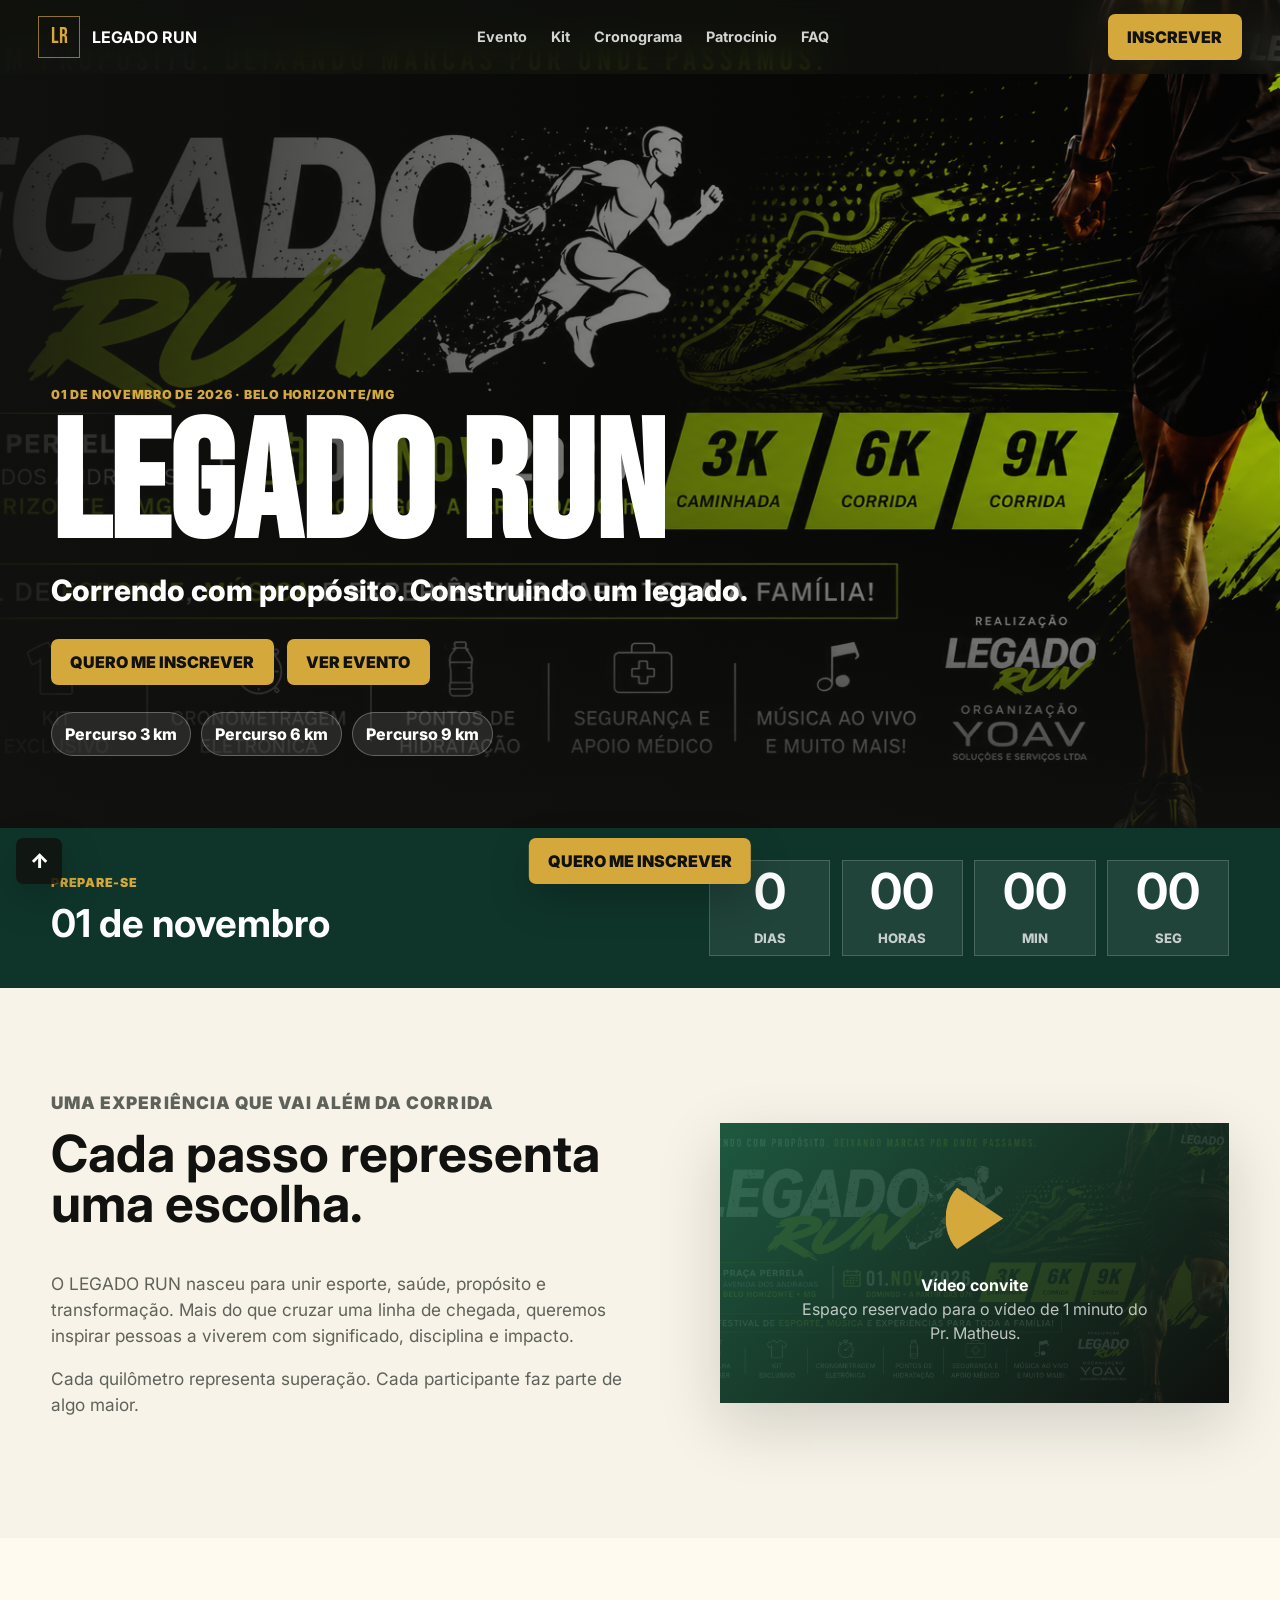
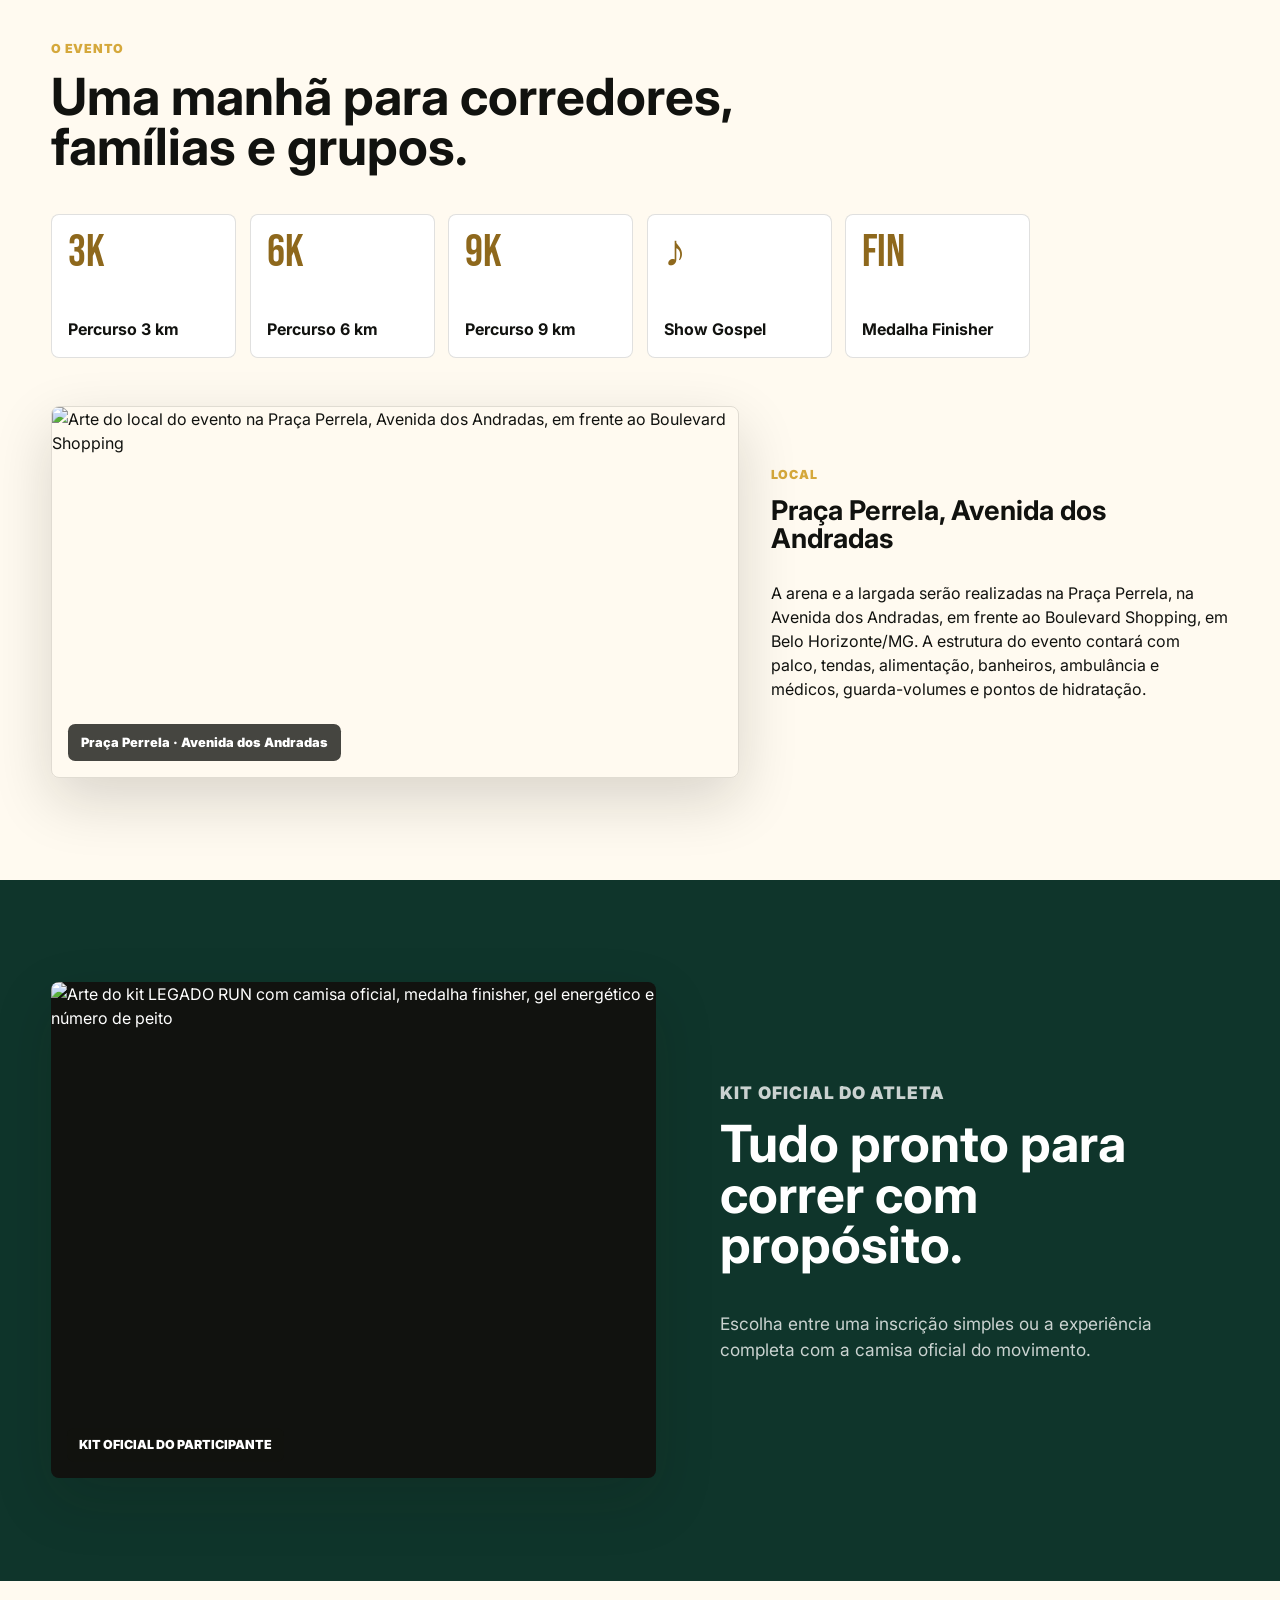
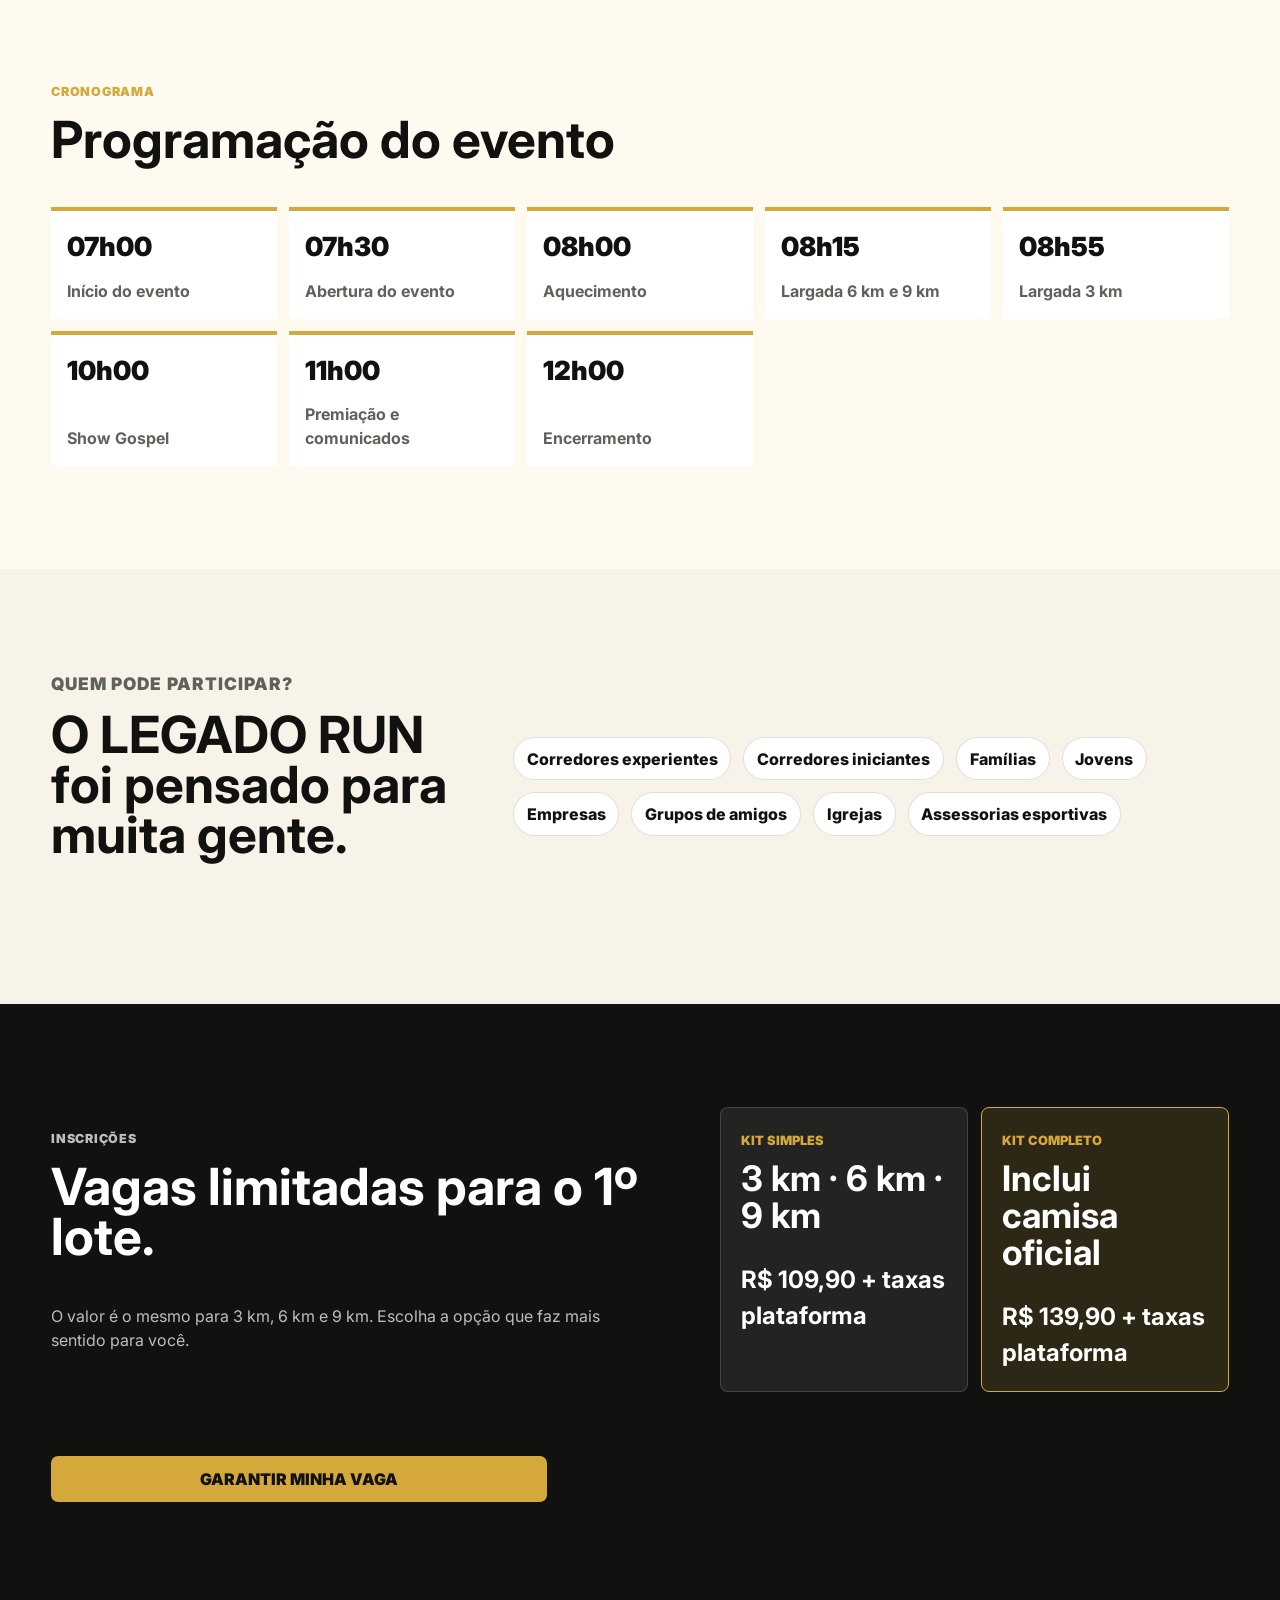
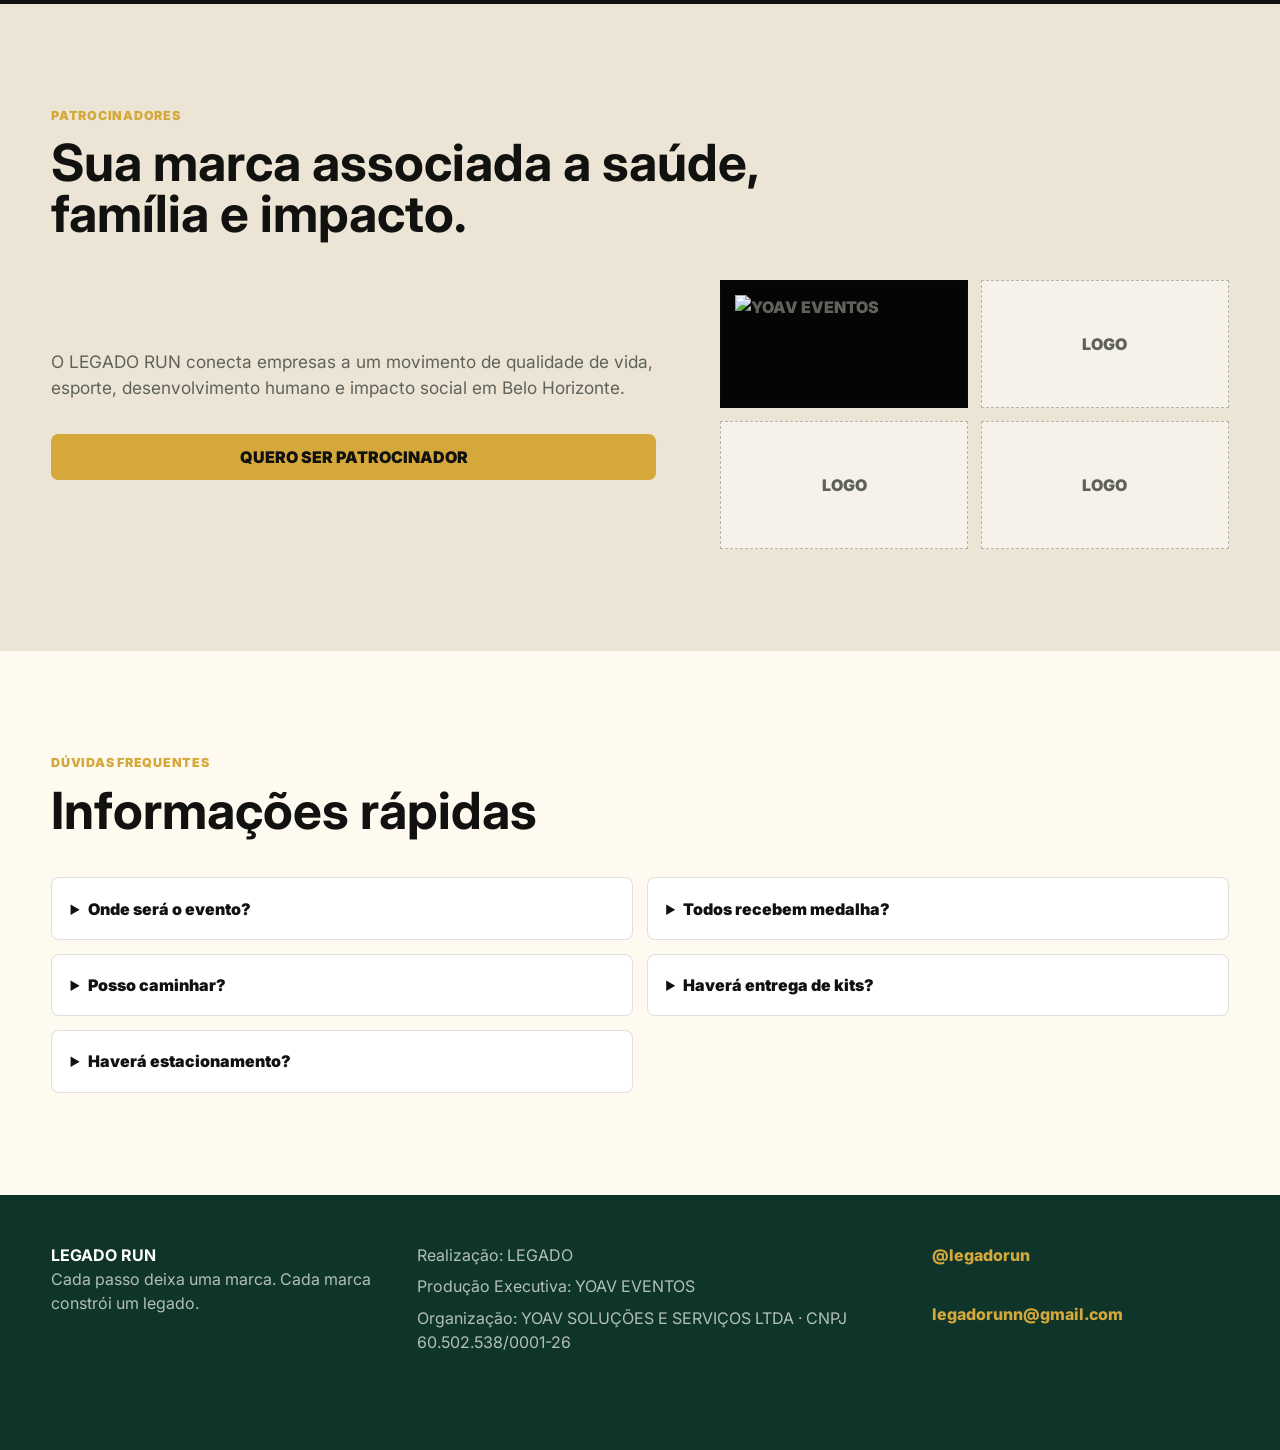
==== index.html @ e54d16b2 "Add files via upload" ====
<!doctype html>
<html lang="pt-BR">
  <head>
    <meta charset="utf-8" />
    <meta name="viewport" content="width=device-width, initial-scale=1" />
    <title>LEGADO RUN</title>
    <meta
      name="description"
      content="LEGADO RUN: percursos de 3 km, 6 km e 9 km, show gospel e uma manhã de propósito na Praça Perrela, Avenida dos Andradas, Belo Horizonte/MG."
    />
    <link rel="icon" href="favicon.svg" type="image/svg+xml" />
    <link rel="preconnect" href="https://fonts.googleapis.com" />
    <link rel="preconnect" href="https://fonts.gstatic.com" crossorigin />
    <link
      href="https://fonts.googleapis.com/css2?family=Bebas+Neue&family=Inter:wght@400;500;600;700;800;900&display=swap"
      rel="stylesheet"
    />
    <link rel="stylesheet" href="styles.css" />
  </head>
  <body>
    <a class="skip-link" href="#inscricoes">Ir para inscrições</a>

    <header class="site-header">
      <a class="brand" href="#topo" aria-label="LEGADO RUN">
        <span class="brand-mark">LR</span>
        <span>
          <strong>LEGADO RUN</strong>
        </span>
      </a>

      <nav class="main-nav" aria-label="Navegação principal">
        <a href="#evento">Evento</a>
        <a href="#kit">Kit</a>
        <a href="#cronograma">Cronograma</a>
        <a href="#patrocinadores">Patrocínio</a>
        <a href="#faq">FAQ</a>
      </nav>

      <a class="header-cta" href="https://site.ticketsports.com.br/Inscricao/Categoria.aspx?__idEvento=87806&lang=pt-BR" target="_blank" rel="noreferrer">Inscrever</a>
    </header>

    <main id="topo">
      <section class="hero" aria-labelledby="hero-title">
        <img class="hero-image hero-image-official" src="assets/legado-run-hero-oficial.png" alt="Arte LEGADO RUN com corredor usando a camisa oficial na Avenida dos Andradas" />
        <div class="hero-scrim"></div>
        <div class="hero-content">
          <p class="eyebrow">01 de novembro de 2026 · Belo Horizonte/MG</p>
          <h1 id="hero-title">LEGADO RUN</h1>
          <p class="hero-subtitle">Correndo com propósito. Construindo um legado.</p>

          <div class="hero-actions" aria-label="Ações principais">
            <a class="button button-primary" href="https://site.ticketsports.com.br/Inscricao/Categoria.aspx?__idEvento=87806&lang=pt-BR" target="_blank" rel="noreferrer">Quero me inscrever</a>
            <a class="button button-primary" href="https://www.ticketsports.com.br/e/LEGADO%20RUN-87806" target="_blank" rel="noreferrer">Ver evento</a>
          </div>

          <div class="hero-facts" aria-label="Modalidades e atrações">
            <span>Percurso 3 km</span>
            <span>Percurso 6 km</span>
            <span>Percurso 9 km</span>
          </div>
        </div>
      </section>

      <section class="countdown-band" aria-labelledby="countdown-title">
        <div>
          <p class="section-kicker">Prepare-se</p>
          <h2 id="countdown-title">01 de novembro</h2>
        </div>
        <div class="countdown" data-event-date="2026-11-01T06:00:00-03:00" aria-live="polite">
          <div><strong data-days>0</strong><span>dias</span></div>
          <div><strong data-hours>0</strong><span>horas</span></div>
          <div><strong data-minutes>0</strong><span>min</span></div>
          <div><strong data-seconds>0</strong><span>seg</span></div>
        </div>
      </section>

      <section class="section intro-section" aria-labelledby="experiencia-title">
        <div class="section-copy">
          <p class="section-kicker">Uma experiência que vai além da corrida</p>
          <h2 id="experiencia-title">Cada passo representa uma escolha.</h2>
          <p>
            O LEGADO RUN nasceu para unir esporte, saúde, propósito e transformação. Mais do que cruzar uma linha de chegada,
            queremos inspirar pessoas a viverem com significado, disciplina e impacto.
          </p>
          <p>
            Cada quilômetro representa superação. Cada participante faz parte de algo maior.
          </p>
        </div>

        <div class="video-card" aria-label="Vídeo convite">
          <div class="play-button" aria-hidden="true"></div>
          <div>
            <strong>Vídeo convite</strong>
            <span>Espaço reservado para o vídeo de 1 minuto do Pr. Matheus.</span>
          </div>
        </div>
      </section>

      <section class="section event-section" id="evento" aria-labelledby="evento-title">
        <div class="section-heading">
          <p class="section-kicker">O evento</p>
          <h2 id="evento-title">Uma manhã para corredores, famílias e grupos.</h2>
        </div>

        <div class="feature-grid">
          <article class="feature-card"><span>3K</span><strong>Percurso 3 km</strong></article>
          <article class="feature-card"><span>6K</span><strong>Percurso 6 km</strong></article>
          <article class="feature-card"><span>9K</span><strong>Percurso 9 km</strong></article>
          <article class="feature-card"><span>♪</span><strong>Show Gospel</strong></article>
          <article class="feature-card"><span>FIN</span><strong>Medalha Finisher</strong></article>
        </div>

        <div class="route-layout">
          <figure class="location-photo">
            <img
              src="assets/local-praca-perrela-andradas.jpeg"
              alt="Arte do local do evento na Praça Perrela, Avenida dos Andradas, em frente ao Boulevard Shopping"
            />
            <figcaption>Praça Perrela · Avenida dos Andradas</figcaption>
          </figure>
          <div>
            <p class="section-kicker">Local</p>
            <h3>Praça Perrela, Avenida dos Andradas</h3>
            <p>
              A arena e a largada serão realizadas na Praça Perrela, na Avenida dos Andradas, em frente ao
              Boulevard Shopping, em Belo Horizonte/MG. A estrutura do evento contará com palco, tendas,
              alimentação, banheiros, ambulância e médicos, guarda-volumes e pontos de hidratação.
            </p>
          </div>
        </div>
      </section>

      <section class="section kit-section" id="kit" aria-labelledby="kit-title">
        <figure class="kit-artwork">
          <img src="assets/kit-oficial-legado-run-completo.png" alt="Arte do kit LEGADO RUN com camisa oficial, medalha finisher, gel energético e número de peito" />
          <figcaption>Kit oficial do participante</figcaption>
        </figure>
        <div class="section-copy">
          <p class="section-kicker">Kit oficial do atleta</p>
          <h2 id="kit-title">Tudo pronto para correr com propósito.</h2>
          <p>
            Escolha entre uma inscrição simples ou a experiência completa com a camisa oficial do movimento.
          </p>
        </div>
      </section>

      <section class="section timeline-section" id="cronograma" aria-labelledby="cronograma-title">
        <div class="section-heading">
          <p class="section-kicker">Cronograma</p>
          <h2 id="cronograma-title">Programação do evento</h2>
        </div>
        <ol class="timeline">
          <li><time>07h00</time><span>Início do evento</span></li>
          <li><time>07h30</time><span>Abertura do evento</span></li>
          <li><time>08h00</time><span>Aquecimento</span></li>
          <li><time>08h15</time><span>Largada 6 km e 9 km</span></li>
          <li><time>08h55</time><span>Largada 3 km</span></li>
          <li><time>10h00</time><span>Show Gospel</span></li>
          <li><time>11h00</time><span>Premiação e comunicados</span></li>
          <li><time>12h00</time><span>Encerramento</span></li>
        </ol>
      </section>

      <section class="section audience-section" aria-labelledby="publico-title">
        <div class="section-copy">
          <p class="section-kicker">Quem pode participar?</p>
          <h2 id="publico-title">O LEGADO RUN foi pensado para muita gente.</h2>
        </div>
        <div class="pill-grid">
          <span>Corredores experientes</span>
          <span>Corredores iniciantes</span>
          <span>Famílias</span>
          <span>Jovens</span>
          <span>Empresas</span>
          <span>Grupos de amigos</span>
          <span>Igrejas</span>
          <span>Assessorias esportivas</span>
        </div>
      </section>

      <section class="section registration-section" id="inscricoes" aria-labelledby="inscricoes-title">
        <div>
          <p class="section-kicker">Inscrições</p>
          <h2 id="inscricoes-title">Vagas limitadas para o 1º lote.</h2>
          <p>O valor é o mesmo para 3 km, 6 km e 9 km. Escolha a opção que faz mais sentido para você.</p>
        </div>
        <div class="pricing-grid">
          <article class="price-card">
            <span>Kit simples</span>
            <h3>3 km · 6 km · 9 km</h3>
            <strong>R$ 109,90 + taxas plataforma</strong>
          </article>
          <article class="price-card featured">
            <span>Kit completo</span>
            <h3>Inclui camisa oficial</h3>
            <strong>R$ 139,90 + taxas plataforma</strong>
          </article>
        </div>
        <a class="button button-primary button-wide" href="https://site.ticketsports.com.br/Inscricao/Categoria.aspx?__idEvento=87806&lang=pt-BR" target="_blank" rel="noreferrer">
          Garantir minha vaga
        </a>
      </section>

      <section class="section sponsor-section" id="patrocinadores" aria-labelledby="patrocinadores-title">
        <div class="section-heading">
          <p class="section-kicker">Patrocinadores</p>
          <h2 id="patrocinadores-title">Sua marca associada a saúde, família e impacto.</h2>
        </div>
        <div class="sponsor-layout">
          <div class="sponsor-copy">
            <p>
              O LEGADO RUN conecta empresas a um movimento de qualidade de vida, esporte, desenvolvimento humano
              e impacto social em Belo Horizonte.
            </p>
            <a class="button button-primary" href="https://legadorun.github.io/patrocinadores/" target="_blank" rel="noreferrer">
              Quero ser patrocinador
            </a>
          </div>
          <div class="logo-wall" aria-label="Logos dos patrocinadores">
            <span class="sponsor-logo"><img src="assets/logo-yoav-eventos.jpeg" alt="YOAV Eventos" /></span>
            <span>Logo</span>
            <span>Logo</span>
            <span>Logo</span>
          </div>
        </div>
      </section>

      <section class="section faq-section" id="faq" aria-labelledby="faq-title">
        <div class="section-heading">
          <p class="section-kicker">Dúvidas frequentes</p>
          <h2 id="faq-title">Informações rápidas</h2>
        </div>
        <div class="faq-list">
          <details>
            <summary>Onde será o evento?</summary>
            <p>Praça Perrela, Avenida dos Andradas, em frente ao Boulevard Shopping – Belo Horizonte/MG.</p>
          </details>
          <details>
            <summary>Todos recebem medalha?</summary>
            <p>Sim. Todos os participantes recebem medalha finisher.</p>
          </details>
          <details>
            <summary>Posso caminhar?</summary>
            <p>Sim. O percurso de 3 km é ideal para quem deseja caminhar ou começar com uma distância menor.</p>
          </details>
          <details>
            <summary>Haverá entrega de kits?</summary>
            <p>Sim. As informações serão divulgadas próximo ao evento.</p>
          </details>
          <details>
            <summary>Haverá estacionamento?</summary>
            <p>As orientações serão divulgadas aos participantes.</p>
          </details>
        </div>
      </section>
    </main>

    <footer class="site-footer">
      <div>
        <strong>LEGADO RUN</strong>
        <p>Cada passo deixa uma marca. Cada marca constrói um legado.</p>
      </div>
      <div class="footer-meta">
        <span>Realização: LEGADO</span>
        <span>Produção Executiva: YOAV EVENTOS</span>
        <span>Organização: YOAV SOLUÇÕES E SERVIÇOS LTDA · CNPJ 60.502.538/0001-26</span>
      </div>
      <div class="footer-contact">
        <a href="https://instagram.com/legadorun" target="_blank" rel="noreferrer">@legadorun</a>
        <a href="mailto:legadorunn@gmail.com">legadorunn@gmail.com</a>
      </div>
    </footer>

    <a class="sticky-register" href="https://site.ticketsports.com.br/Inscricao/Categoria.aspx?__idEvento=87806&lang=pt-BR" target="_blank" rel="noreferrer">Quero me inscrever</a>
    <a class="back-to-top" href="#topo" aria-label="Voltar ao início">↑</a>

    <script src="script.js"></script>
  </body>
</html>
---- styles.css ----
:root {
  --ink: #11120f;
  --muted: #5f625a;
  --paper: #f7f3e9;
  --surface: #fffaf0;
  --gold: #d5a83b;
  --gold-dark: #8e681c;
  --green: #216045;
  --green-dark: #0f352b;
  --clay: #b64f37;
  --line: rgba(17, 18, 15, 0.13);
  --shadow: 0 22px 60px rgba(17, 18, 15, 0.16);
}

* {
  box-sizing: border-box;
}

html {
  scroll-behavior: smooth;
}

body {
  margin: 0;
  background: var(--paper);
  color: var(--ink);
  font-family: Inter, system-ui, -apple-system, BlinkMacSystemFont, "Segoe UI", sans-serif;
  line-height: 1.5;
}

img {
  display: block;
  max-width: 100%;
}

a {
  color: inherit;
  text-decoration: none;
}

.skip-link {
  position: fixed;
  left: 1rem;
  top: -6rem;
  z-index: 100;
  background: var(--ink);
  color: white;
  padding: 0.75rem 1rem;
}

.skip-link:focus {
  top: 1rem;
}

.site-header {
  position: fixed;
  left: 0;
  right: 0;
  top: 0;
  z-index: 20;
  display: flex;
  align-items: center;
  justify-content: space-between;
  gap: 1.5rem;
  padding: 0.85rem clamp(1rem, 3vw, 2.5rem);
  background: rgba(17, 18, 15, 0.72);
  color: white;
  backdrop-filter: blur(16px);
}

.brand {
  display: inline-flex;
  align-items: center;
  gap: 0.75rem;
  min-width: max-content;
}

.brand-mark {
  display: grid;
  place-items: center;
  width: 2.6rem;
  height: 2.6rem;
  border: 1px solid rgba(213, 168, 59, 0.65);
  color: var(--gold);
  font-family: "Bebas Neue", sans-serif;
  font-size: 1.35rem;
}

.brand strong,
.brand small {
  display: block;
  line-height: 1;
}

.brand small {
  margin-top: 0.25rem;
  color: rgba(255, 255, 255, 0.72);
}

.main-nav {
  display: flex;
  align-items: center;
  justify-content: center;
  gap: clamp(0.75rem, 2vw, 1.5rem);
  color: rgba(255, 255, 255, 0.82);
  font-size: 0.9rem;
  font-weight: 700;
}

.main-nav a:hover {
  color: white;
}

.header-cta,
.button,
.sticky-register,
.back-to-top {
  display: inline-flex;
  align-items: center;
  justify-content: center;
  min-height: 2.9rem;
  padding: 0 1.2rem;
  border-radius: 0.45rem;
  font-weight: 900;
  text-transform: uppercase;
  letter-spacing: 0;
}

.header-cta,
.button-primary,
.sticky-register {
  background: var(--gold);
  color: var(--ink);
}

.button-secondary {
  border: 1px solid rgba(255, 255, 255, 0.45);
  color: white;
  background: rgba(255, 255, 255, 0.08);
}

.hero {
  position: relative;
  min-height: 92vh;
  display: grid;
  align-items: end;
  overflow: hidden;
}

.hero-image,
.hero-scrim {
  position: absolute;
  inset: 0;
  width: 100%;
  height: 100%;
}

.hero-image {
  object-fit: cover;
}

.hero-image-official {
  object-position: center top;
}

.hero-scrim {
  background:
    linear-gradient(90deg, rgba(17, 18, 15, 0.92), rgba(17, 18, 15, 0.56) 45%, rgba(17, 18, 15, 0.18)),
    linear-gradient(0deg, rgba(17, 18, 15, 0.8), transparent 42%);
}

.hero-content {
  position: relative;
  z-index: 1;
  width: min(980px, 100%);
  padding: 9rem clamp(1.1rem, 4vw, 4rem) 4.5rem;
  color: white;
}

.eyebrow,
.section-kicker {
  margin: 0 0 0.75rem;
  color: var(--gold);
  font-weight: 900;
  text-transform: uppercase;
  letter-spacing: 0.06em;
  font-size: 0.78rem;
}

h1,
h2,
h3,
p {
  margin-top: 0;
}

h1 {
  max-width: 760px;
  margin-bottom: 0.5rem;
  font-family: "Bebas Neue", sans-serif;
  font-size: clamp(4.8rem, 13vw, 11rem);
  line-height: 0.86;
  letter-spacing: 0;
}

h2 {
  font-size: clamp(2rem, 4vw, 4.4rem);
  line-height: 0.98;
  letter-spacing: 0;
}

h3 {
  font-size: 1.7rem;
  line-height: 1.05;
}

.hero-subtitle {
  max-width: 720px;
  margin-bottom: 1.65rem;
  font-size: clamp(1.2rem, 2.3vw, 2rem);
  font-weight: 800;
}

.hero-actions {
  display: flex;
  flex-wrap: wrap;
  gap: 0.85rem;
  margin-bottom: 1.7rem;
}

.hero-facts {
  display: flex;
  flex-wrap: wrap;
  gap: 0.65rem;
}

.hero-facts span,
.pill-grid span {
  border: 1px solid rgba(255, 255, 255, 0.28);
  background: rgba(255, 255, 255, 0.1);
  padding: 0.55rem 0.8rem;
  border-radius: 999px;
  color: white;
  font-weight: 800;
}

.countdown-band {
  display: flex;
  align-items: center;
  justify-content: space-between;
  gap: 2rem;
  padding: 2rem clamp(1.1rem, 4vw, 4rem);
  background: var(--green-dark);
  color: white;
}

.countdown-band h2 {
  margin-bottom: 0;
  font-size: clamp(1.55rem, 3vw, 2.7rem);
}

.countdown {
  display: grid;
  grid-template-columns: repeat(4, minmax(5rem, 1fr));
  gap: 0.7rem;
  min-width: min(520px, 100%);
}

.countdown div {
  display: grid;
  place-items: center;
  min-height: 6rem;
  border: 1px solid rgba(255, 255, 255, 0.18);
  background: rgba(255, 255, 255, 0.07);
}

.countdown strong {
  font-size: clamp(1.9rem, 4vw, 3.1rem);
  line-height: 1;
}

.countdown span {
  color: rgba(255, 255, 255, 0.74);
  font-size: 0.82rem;
  font-weight: 800;
  text-transform: uppercase;
}

.section {
  padding: clamp(4.5rem, 8vw, 8rem) clamp(1.1rem, 4vw, 4rem);
}

.intro-section,
.kit-section,
.sponsor-layout,
.registration-section {
  display: grid;
  grid-template-columns: minmax(0, 1fr) minmax(280px, 0.84fr);
  gap: clamp(2rem, 5vw, 5rem);
  align-items: center;
}

.section-copy p {
  max-width: 760px;
  color: var(--muted);
  font-size: 1.08rem;
}

.video-card {
  min-height: 280px;
  display: grid;
  place-items: center;
  align-content: center;
  gap: 1rem;
  padding: 2rem;
  background:
    linear-gradient(135deg, rgba(33, 96, 69, 0.92), rgba(17, 18, 15, 0.88)),
    url("assets/legado-run-hero-oficial.png") center/cover;
  color: white;
  box-shadow: var(--shadow);
  text-align: center;
}

.video-card span {
  display: block;
  max-width: 22rem;
  color: rgba(255, 255, 255, 0.72);
}

.play-button {
  width: 4.8rem;
  height: 4.8rem;
  border-radius: 50%;
  background: var(--gold);
  clip-path: polygon(0 0, 100% 50%, 0 100%);
  transform: scaleX(0.75);
}

.event-section,
.timeline-section,
.faq-section {
  background: var(--surface);
}

.section-heading {
  max-width: 820px;
  margin-bottom: 2.2rem;
}

.feature-grid {
  display: grid;
  grid-template-columns: repeat(6, minmax(0, 1fr));
  gap: 0.85rem;
  margin-bottom: 3rem;
}

.feature-card,
.price-card,
.faq-list details {
  border: 1px solid var(--line);
  background: white;
  border-radius: 0.5rem;
}

.feature-card {
  min-height: 9rem;
  padding: 1rem;
  display: flex;
  flex-direction: column;
  justify-content: space-between;
}

.feature-card span {
  color: var(--gold-dark);
  font-family: "Bebas Neue", sans-serif;
  font-size: 2.8rem;
  line-height: 1;
}

.route-layout {
  display: grid;
  grid-template-columns: minmax(0, 1.2fr) minmax(280px, 0.8fr);
  gap: 2rem;
  align-items: center;
}

.location-photo {
  position: relative;
  min-height: 370px;
  margin: 0;
  overflow: hidden;
  border-radius: 0.5rem;
  border: 1px solid var(--line);
  box-shadow: var(--shadow);
}

.location-photo img {
  width: 100%;
  height: 100%;
  min-height: 370px;
  object-fit: cover;
}

.location-photo figcaption {
  position: absolute;
  left: 1rem;
  bottom: 1rem;
  padding: 0.55rem 0.8rem;
  border-radius: 0.45rem;
  background: rgba(17, 18, 15, 0.78);
  color: white;
  font-size: 0.8rem;
  font-weight: 900;
}

.kit-section {
  background: var(--green-dark);
  color: white;
}

.kit-section .section-copy p {
  color: rgba(255, 255, 255, 0.78);
}

.kit-artwork {
  position: relative;
  margin: 0;
  overflow: hidden;
  border-radius: 0.5rem;
  background: #11120f;
  box-shadow: var(--shadow);
}

.kit-artwork img {
  width: 100%;
  aspect-ratio: 1.22;
  object-fit: cover;
}

.kit-artwork figcaption {
  position: absolute;
  left: 1rem;
  bottom: 1rem;
  padding: 0.5rem 0.75rem;
  border-radius: 0.45rem;
  background: rgba(17, 18, 15, 0.78);
  color: white;
  font-size: 0.78rem;
  font-weight: 900;
  text-transform: uppercase;
}

.timeline {
  display: grid;
  grid-template-columns: repeat(5, minmax(0, 1fr));
  gap: 0.75rem;
  margin: 0;
  padding: 0;
  list-style: none;
}

.timeline li {
  min-height: 7rem;
  display: grid;
  align-content: space-between;
  gap: 0.75rem;
  padding: 1rem;
  border-top: 4px solid var(--gold);
  background: white;
}

.timeline time {
  font-size: 1.65rem;
  font-weight: 900;
}

.timeline span {
  color: var(--muted);
  font-weight: 700;
}

.audience-section {
  display: grid;
  grid-template-columns: minmax(280px, 0.75fr) minmax(0, 1.25fr);
  gap: 2rem;
  align-items: center;
}

.pill-grid {
  display: flex;
  flex-wrap: wrap;
  gap: 0.75rem;
}

.pill-grid span {
  border-color: var(--line);
  background: white;
  color: var(--ink);
}

.sponsor-section {
  background: #ece5d6;
}

.sponsor-layout {
  align-items: stretch;
}

.sponsor-copy {
  display: grid;
  align-content: center;
  gap: 1rem;
}

.sponsor-copy p {
  color: var(--muted);
  font-size: 1.08rem;
}

.logo-wall {
  display: grid;
  grid-template-columns: repeat(2, minmax(0, 1fr));
  gap: 0.8rem;
}

.logo-wall span {
  min-height: 8rem;
  display: grid;
  place-items: center;
  border: 1px dashed rgba(17, 18, 15, 0.28);
  background: rgba(255, 255, 255, 0.48);
  color: var(--muted);
  font-weight: 900;
  text-transform: uppercase;
}

.logo-wall .sponsor-logo {
  padding: 0.85rem;
  border-style: solid;
  background: #050505;
}

.sponsor-logo img {
  width: 100%;
  height: 100%;
  max-height: 7rem;
  object-fit: contain;
}

.registration-section {
  background: var(--ink);
  color: white;
}

.registration-section p {
  color: rgba(255, 255, 255, 0.72);
}

.pricing-grid {
  display: grid;
  grid-template-columns: repeat(2, minmax(0, 1fr));
  gap: 0.85rem;
}

.price-card {
  padding: 1.2rem;
  background: rgba(255, 255, 255, 0.08);
  border-color: rgba(255, 255, 255, 0.15);
  color: white;
}

.price-card.featured {
  border-color: var(--gold);
  background: rgba(213, 168, 59, 0.14);
}

.price-card span {
  color: var(--gold);
  font-weight: 900;
  text-transform: uppercase;
  font-size: 0.8rem;
}

.price-card h3 {
  margin: 0.55rem 0 1.8rem;
  font-size: 2.2rem;
}

.price-card strong {
  font-size: 1.5rem;
}

.button-wide {
  grid-column: 1 / -1;
  width: min(100%, 31rem);
}

.faq-list {
  display: grid;
  grid-template-columns: repeat(2, minmax(0, 1fr));
  gap: 0.85rem;
}

.faq-list details {
  padding: 1.15rem;
}

.faq-list summary {
  cursor: pointer;
  font-weight: 900;
}

.faq-list p {
  margin: 0.75rem 0 0;
  color: var(--muted);
}

.site-footer {
  display: grid;
  grid-template-columns: minmax(240px, 0.9fr) minmax(260px, 1.3fr) minmax(210px, 0.8fr);
  gap: 2rem;
  padding: 3rem clamp(1.1rem, 4vw, 4rem) 6rem;
  background: var(--green-dark);
  color: white;
}

.site-footer p,
.footer-meta {
  color: rgba(255, 255, 255, 0.68);
}

.footer-meta,
.footer-contact {
  display: grid;
  gap: 0.45rem;
}

.footer-contact a {
  color: var(--gold);
  font-weight: 800;
}

.sticky-register {
  position: fixed;
  left: 50%;
  bottom: 1rem;
  z-index: 30;
  transform: translateX(-50%);
  box-shadow: 0 14px 40px rgba(0, 0, 0, 0.24);
  white-space: nowrap;
}

.back-to-top {
  position: fixed;
  left: 1rem;
  bottom: 1rem;
  z-index: 31;
  width: 2.9rem;
  padding: 0;
  background: rgba(17, 18, 15, 0.86);
  color: white;
  font-size: 1.25rem;
  box-shadow: 0 14px 40px rgba(0, 0, 0, 0.24);
}

@media (max-width: 1000px) {
  .main-nav {
    display: none;
  }

  .feature-grid,
  .timeline {
    grid-template-columns: repeat(3, minmax(0, 1fr));
  }

  .intro-section,
  .kit-section,
  .route-layout,
  .audience-section,
  .sponsor-layout,
  .registration-section,
  .site-footer {
    grid-template-columns: 1fr;
  }

  .countdown-band {
    align-items: stretch;
    flex-direction: column;
  }

}

@media (max-width: 680px) {
  .site-header {
    padding: 0.7rem 0.85rem;
  }

  .brand-mark {
    width: 2.25rem;
    height: 2.25rem;
  }

  .header-cta {
    min-height: 2.5rem;
    padding: 0 0.8rem;
    font-size: 0.78rem;
  }

  .hero {
    min-height: 88vh;
  }

  .hero-content {
    padding: 7rem 1rem 3rem;
  }

  h1 {
    font-size: clamp(4rem, 22vw, 6rem);
  }

  .countdown {
    grid-template-columns: repeat(2, minmax(0, 1fr));
  }

  .feature-grid,
  .timeline,
  .pricing-grid,
  .faq-list,
  .logo-wall {
    grid-template-columns: 1fr;
  }

  .kit-artwork img {
    aspect-ratio: 0.92;
  }

  .button {
    width: 100%;
  }

  .back-to-top {
    left: 0.8rem;
    bottom: 4.55rem;
    width: 2.65rem;
    min-height: 2.65rem;
  }

  .sticky-register {
    width: calc(100% - 1.6rem);
  }
}
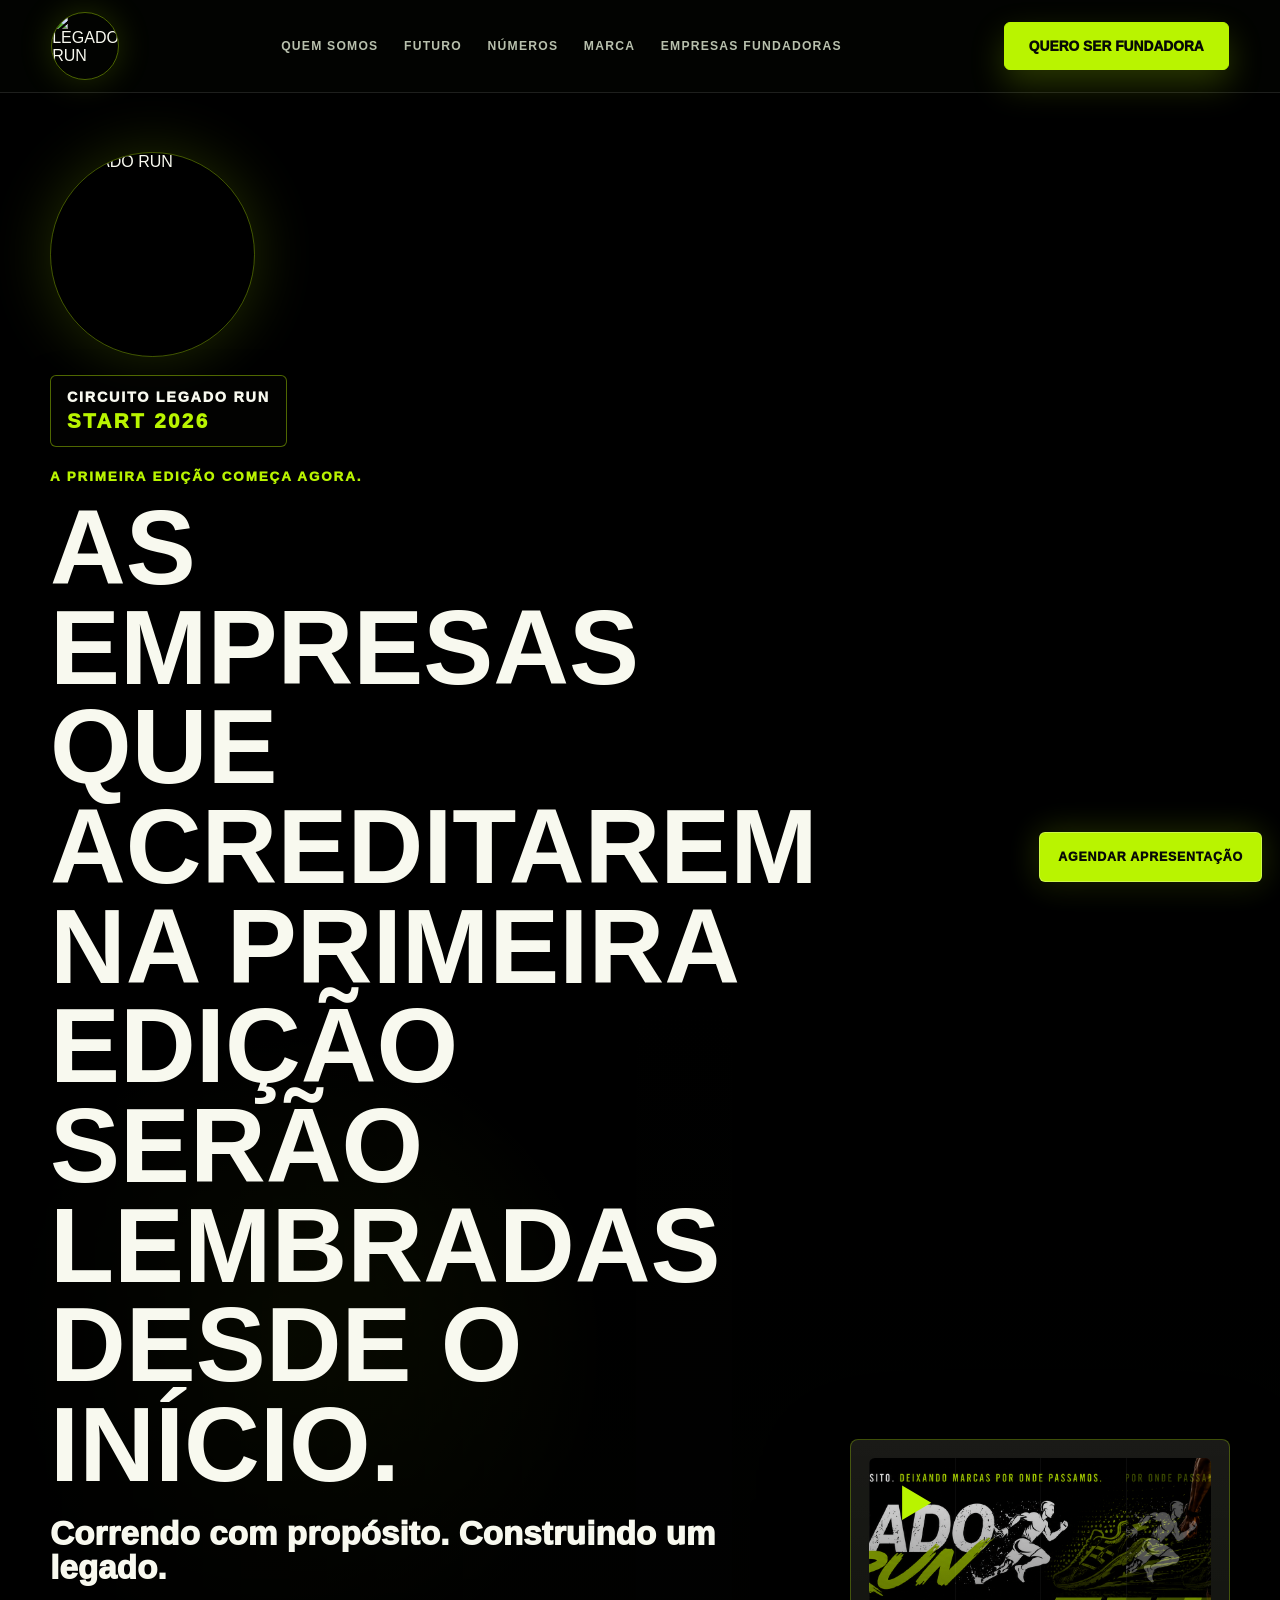
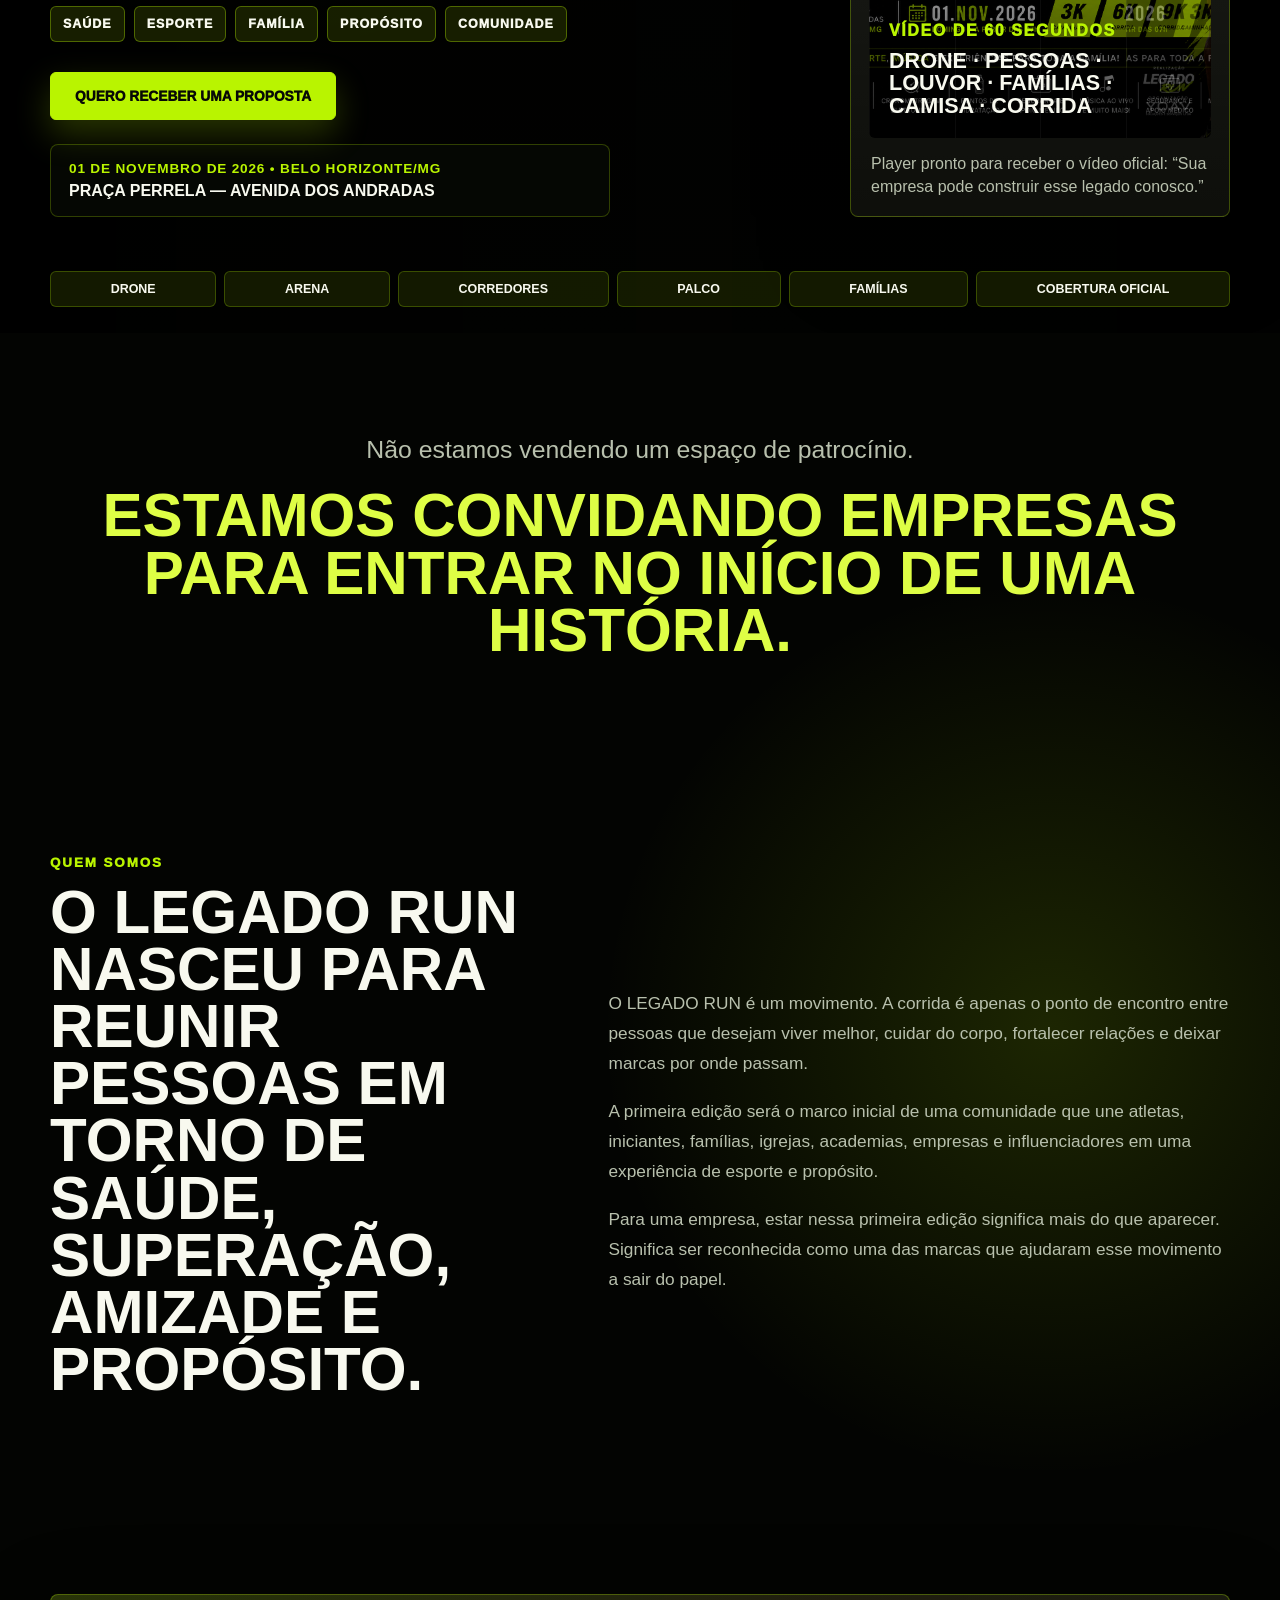
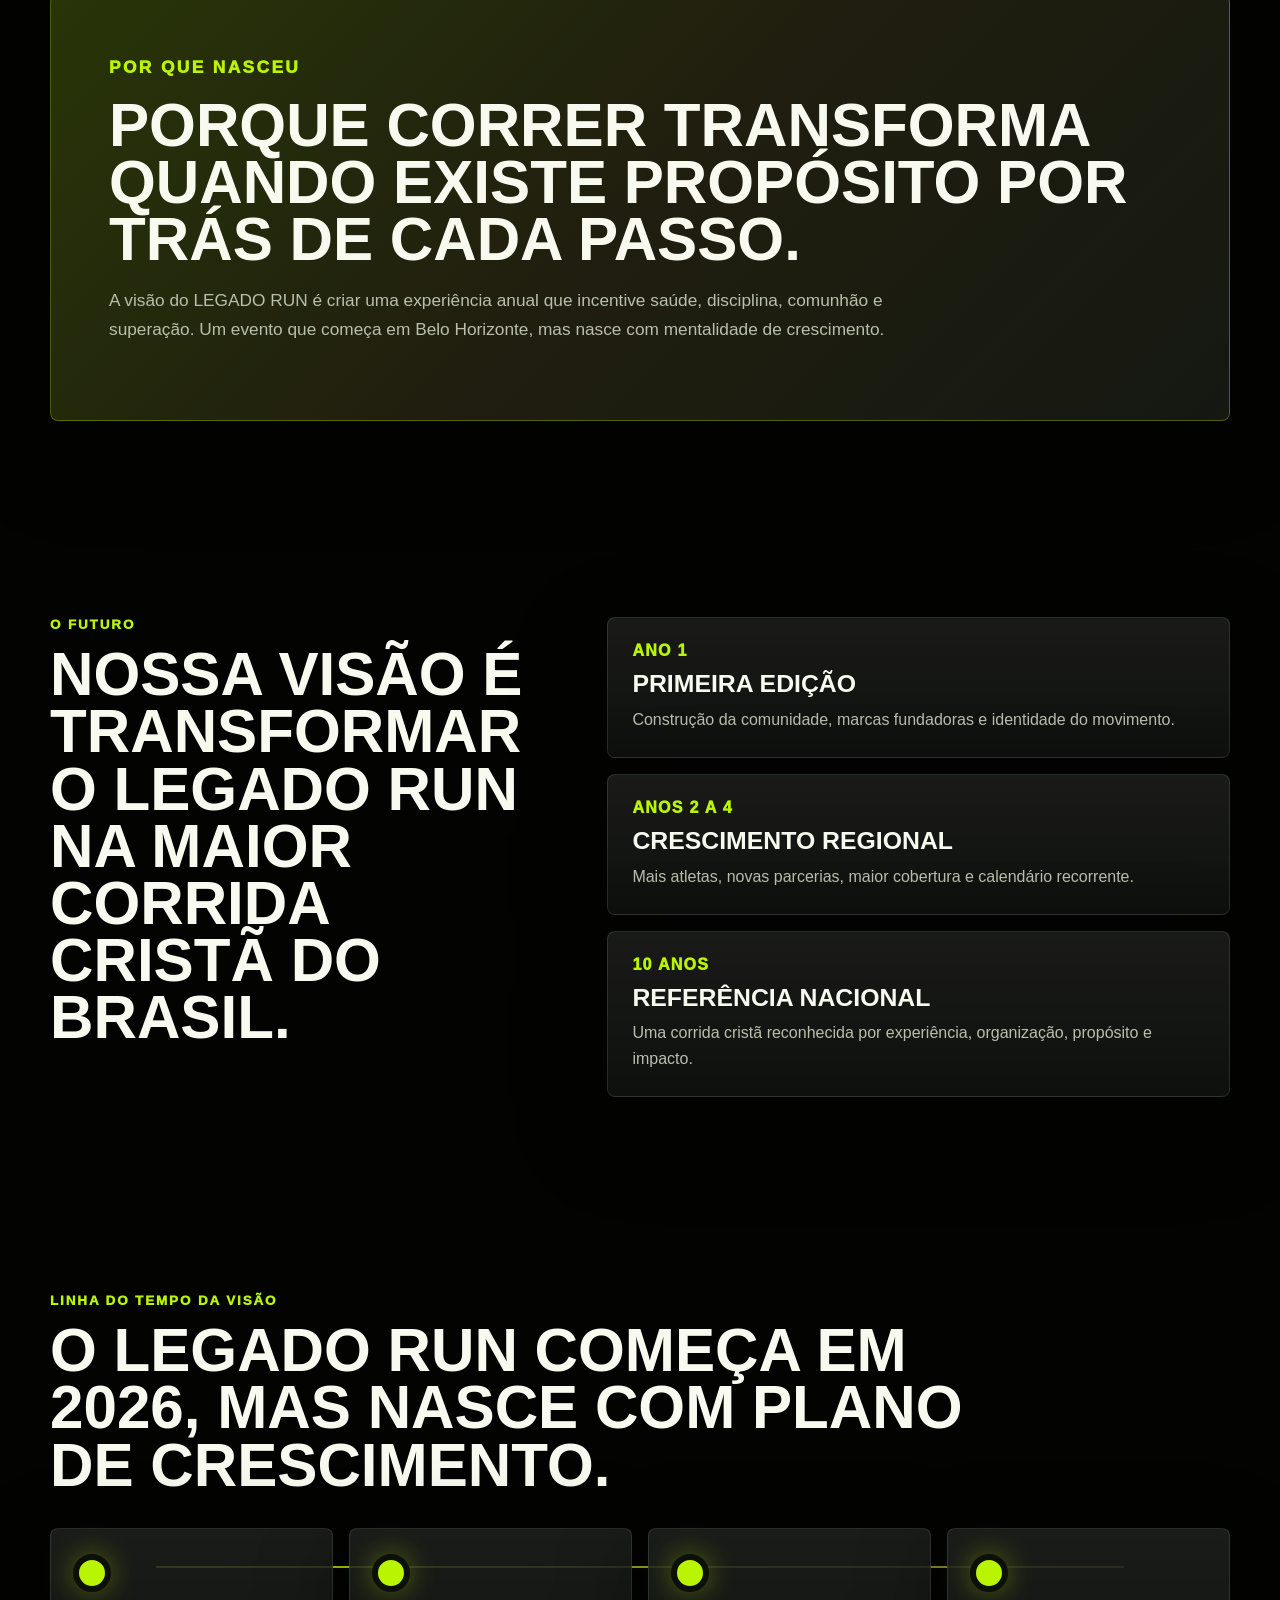
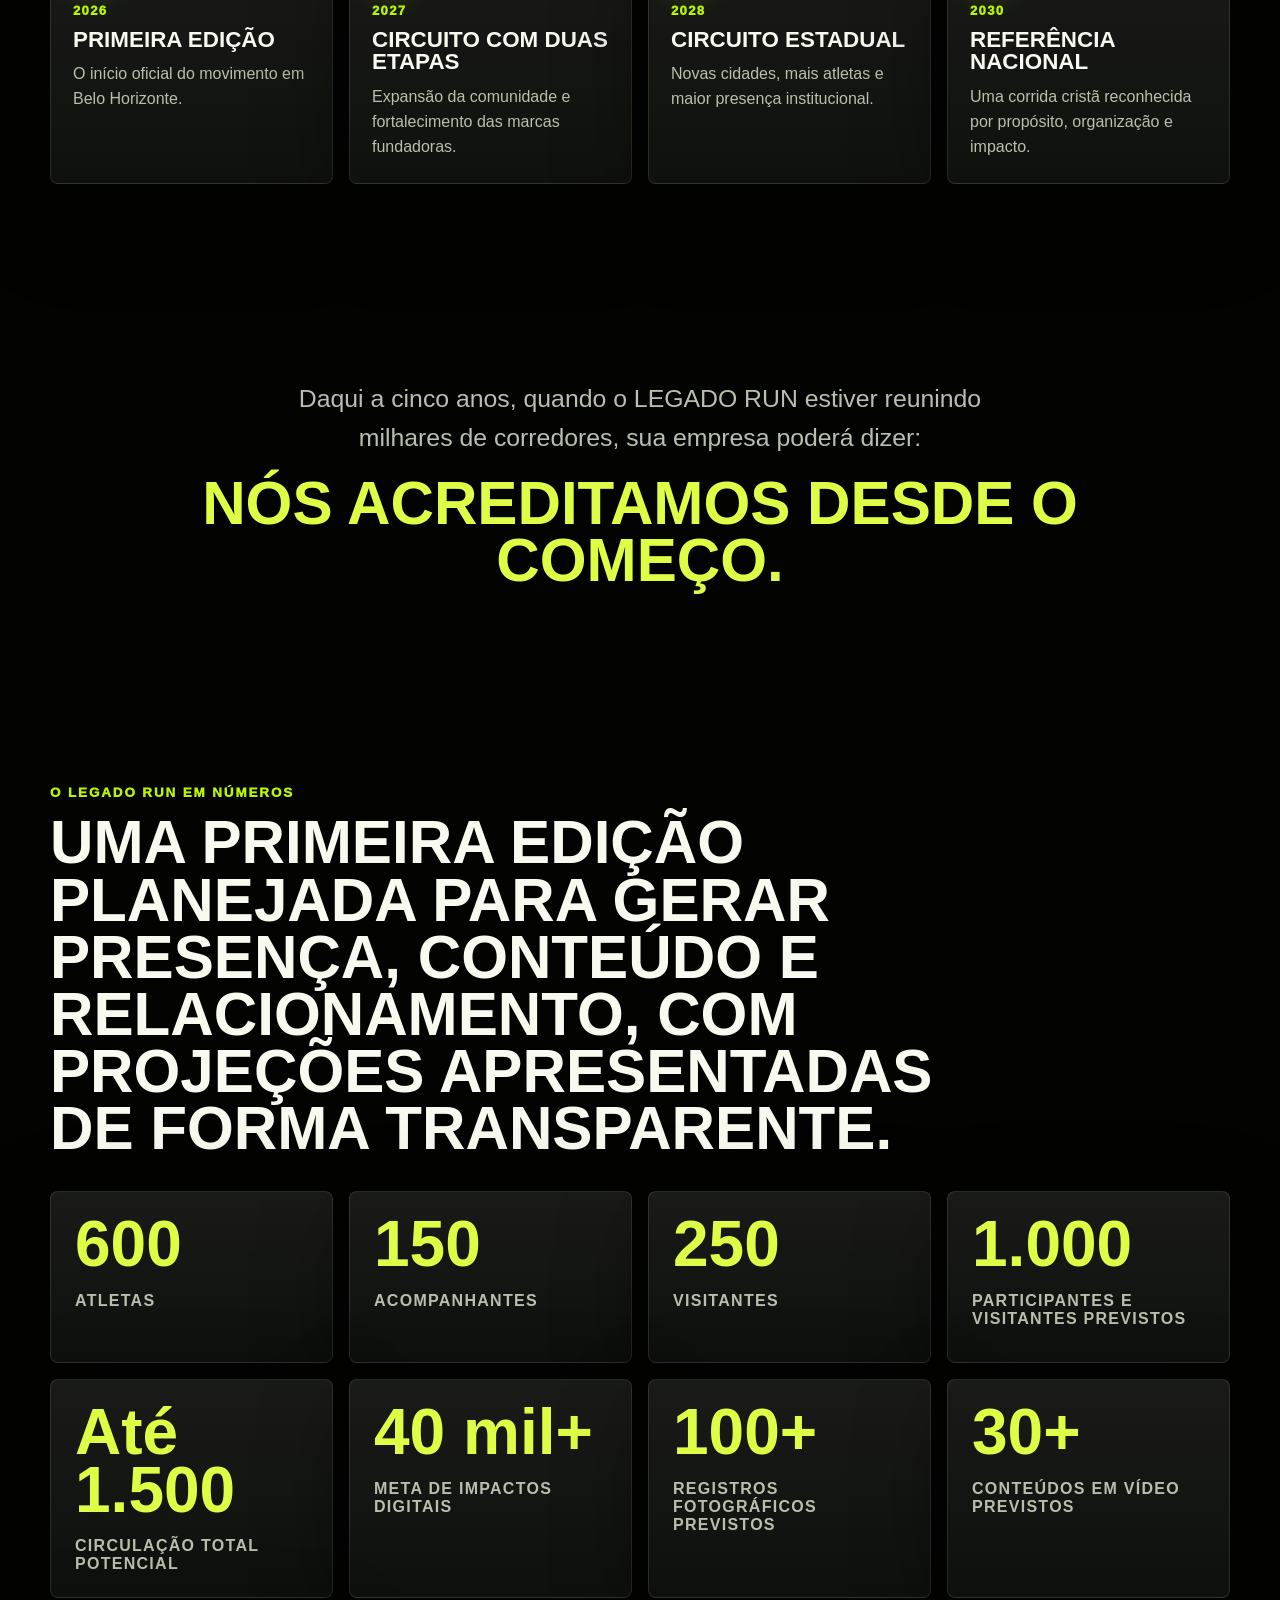
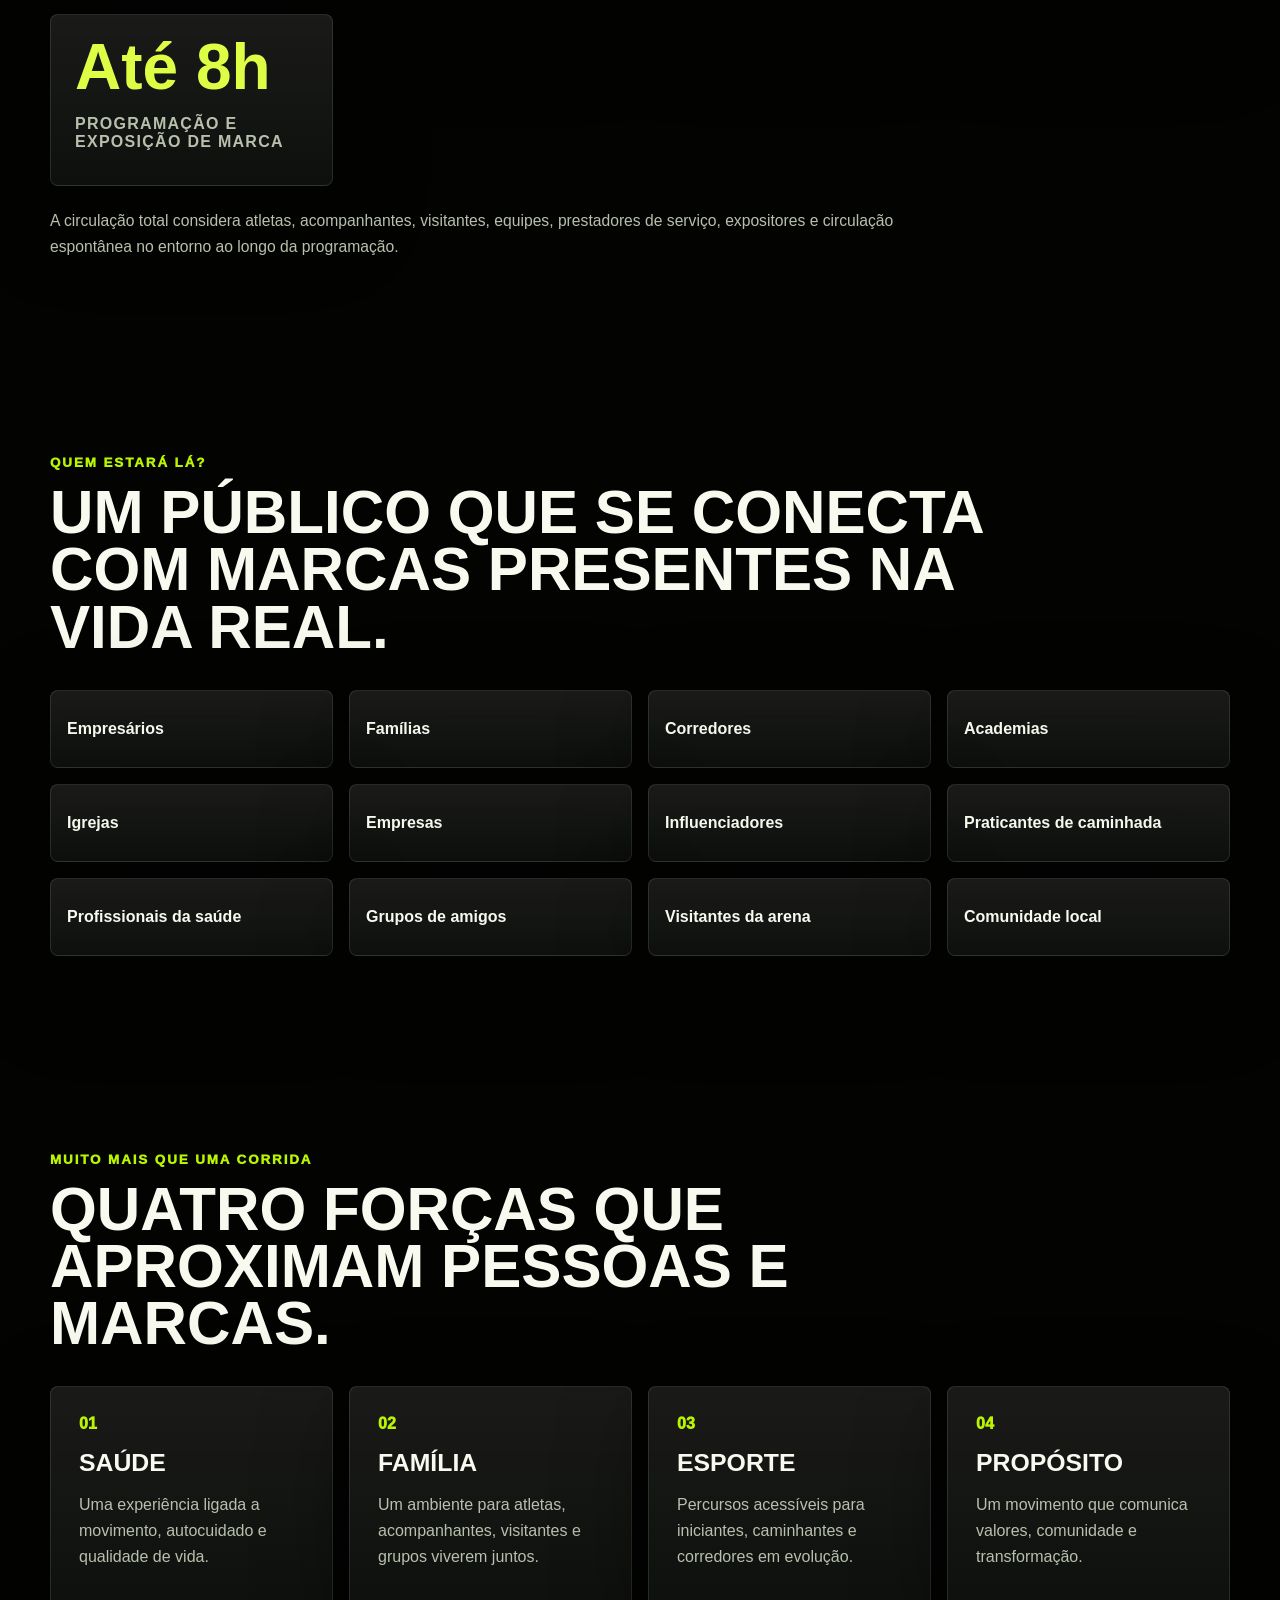
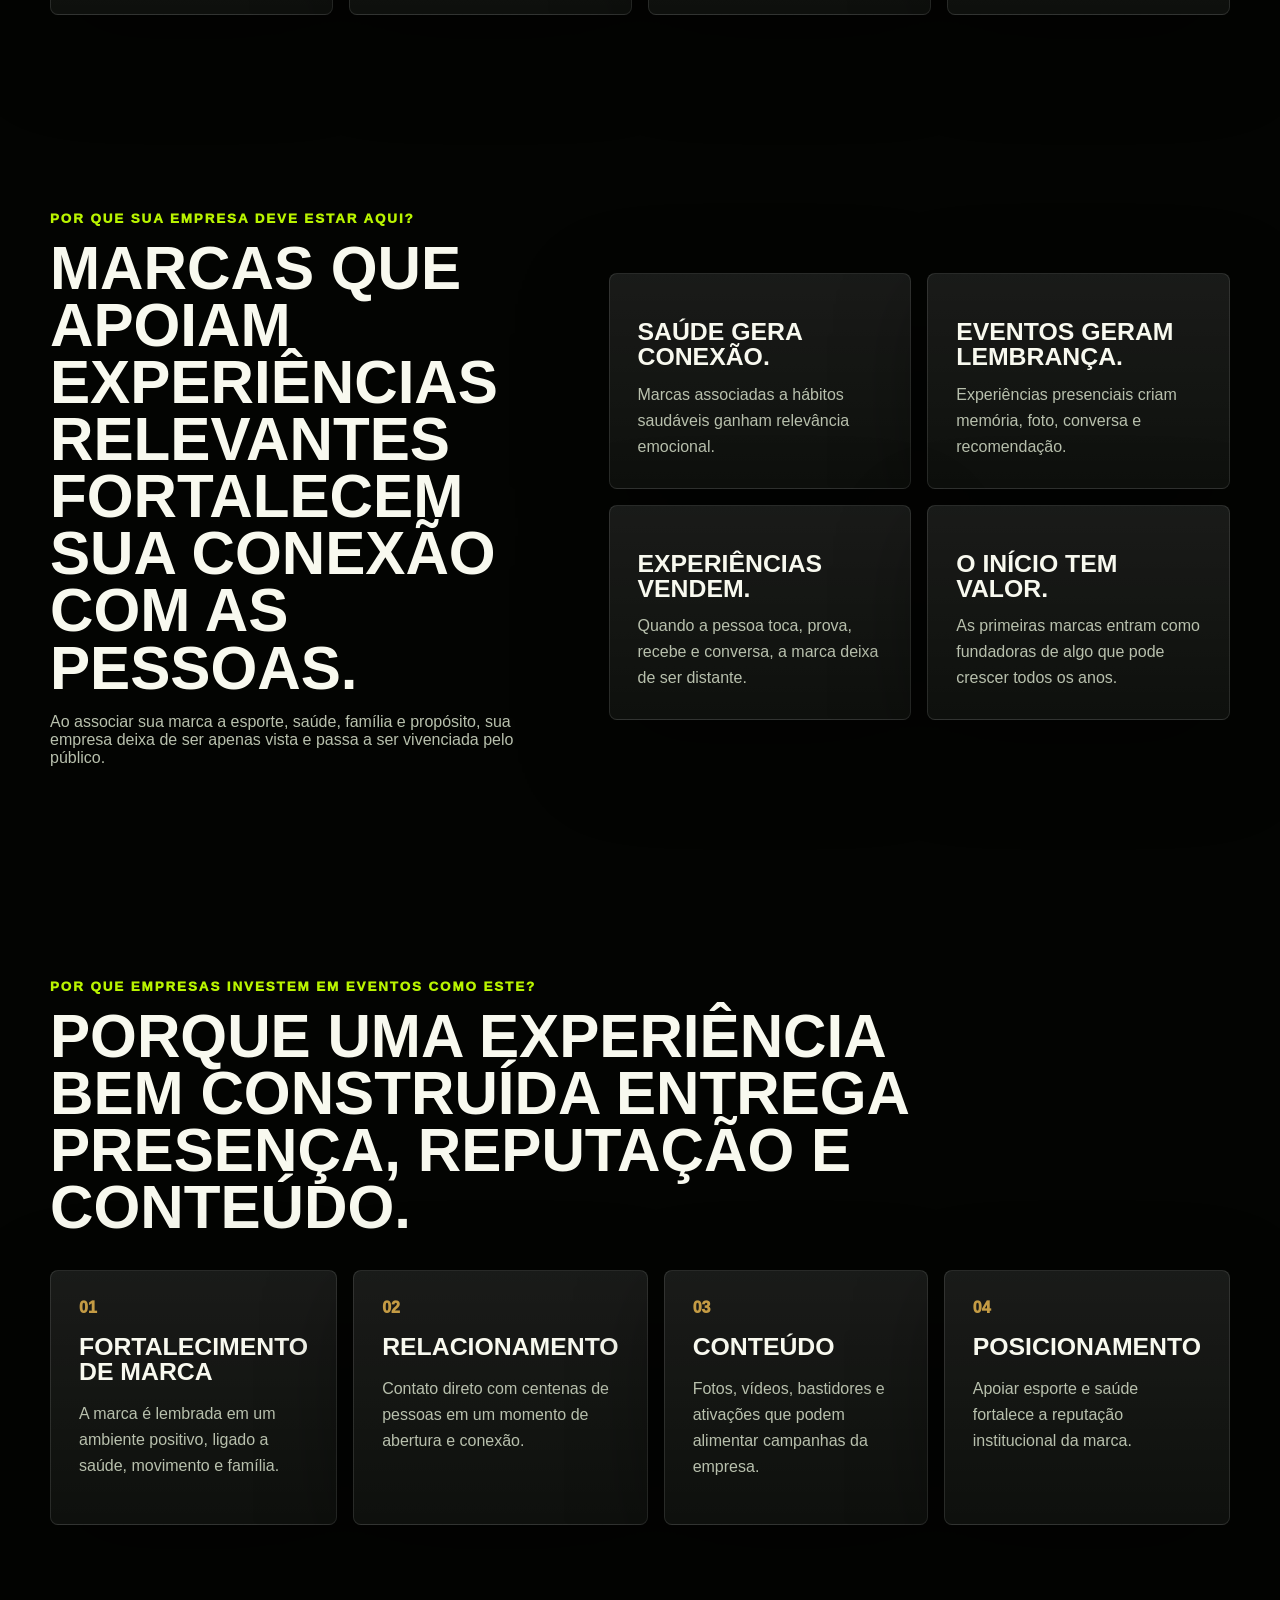
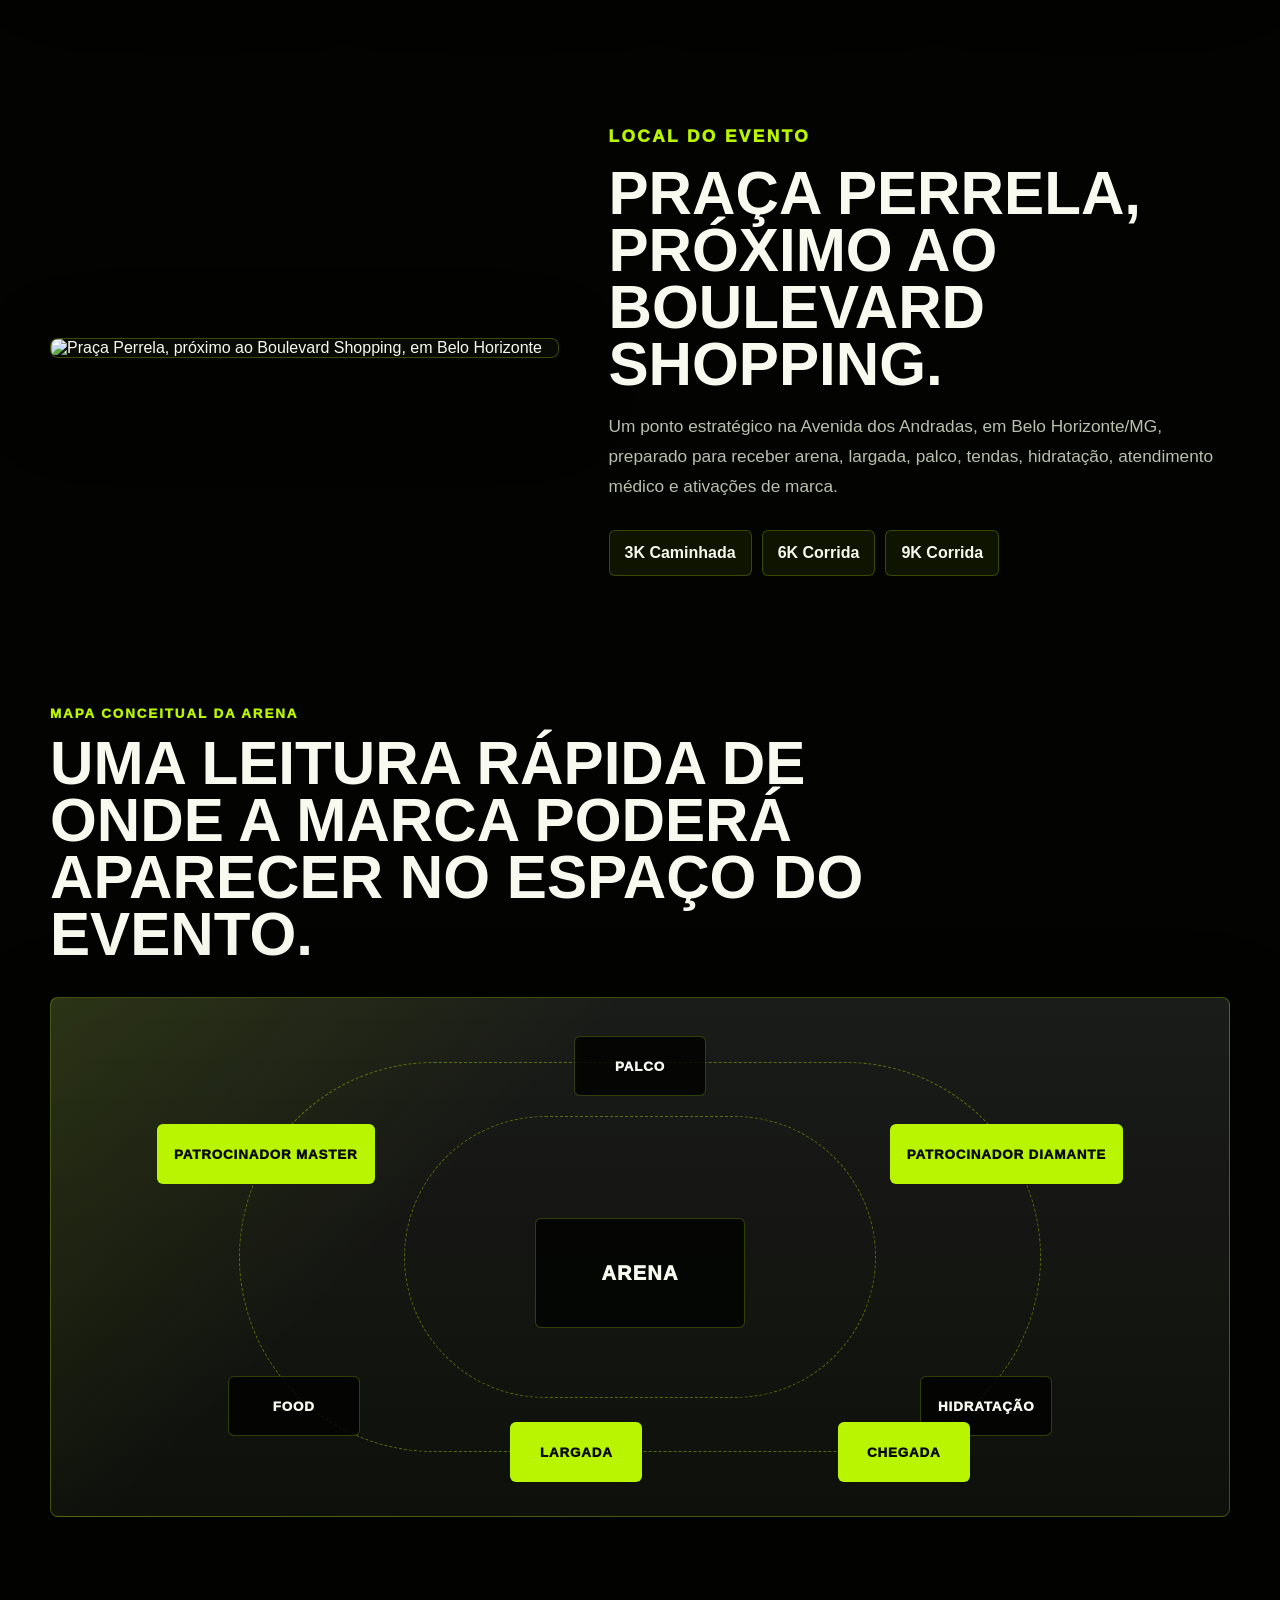
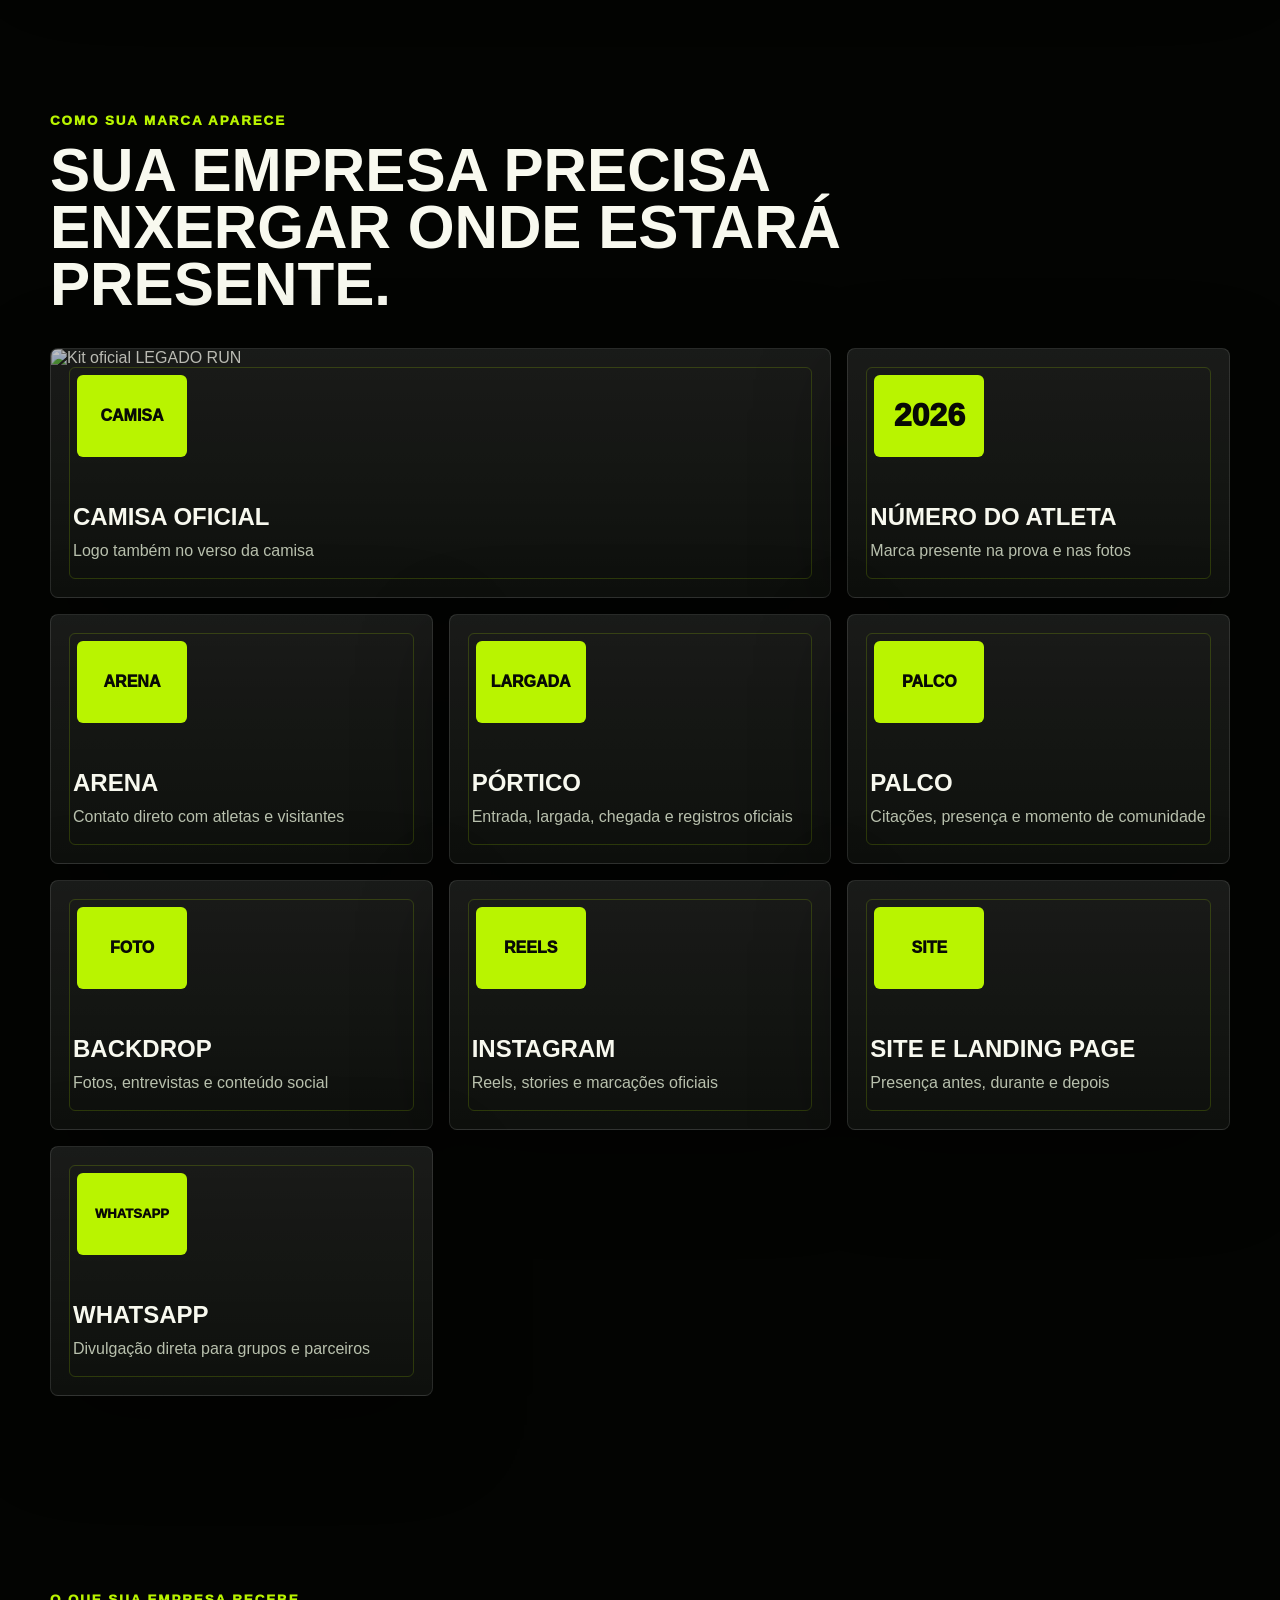
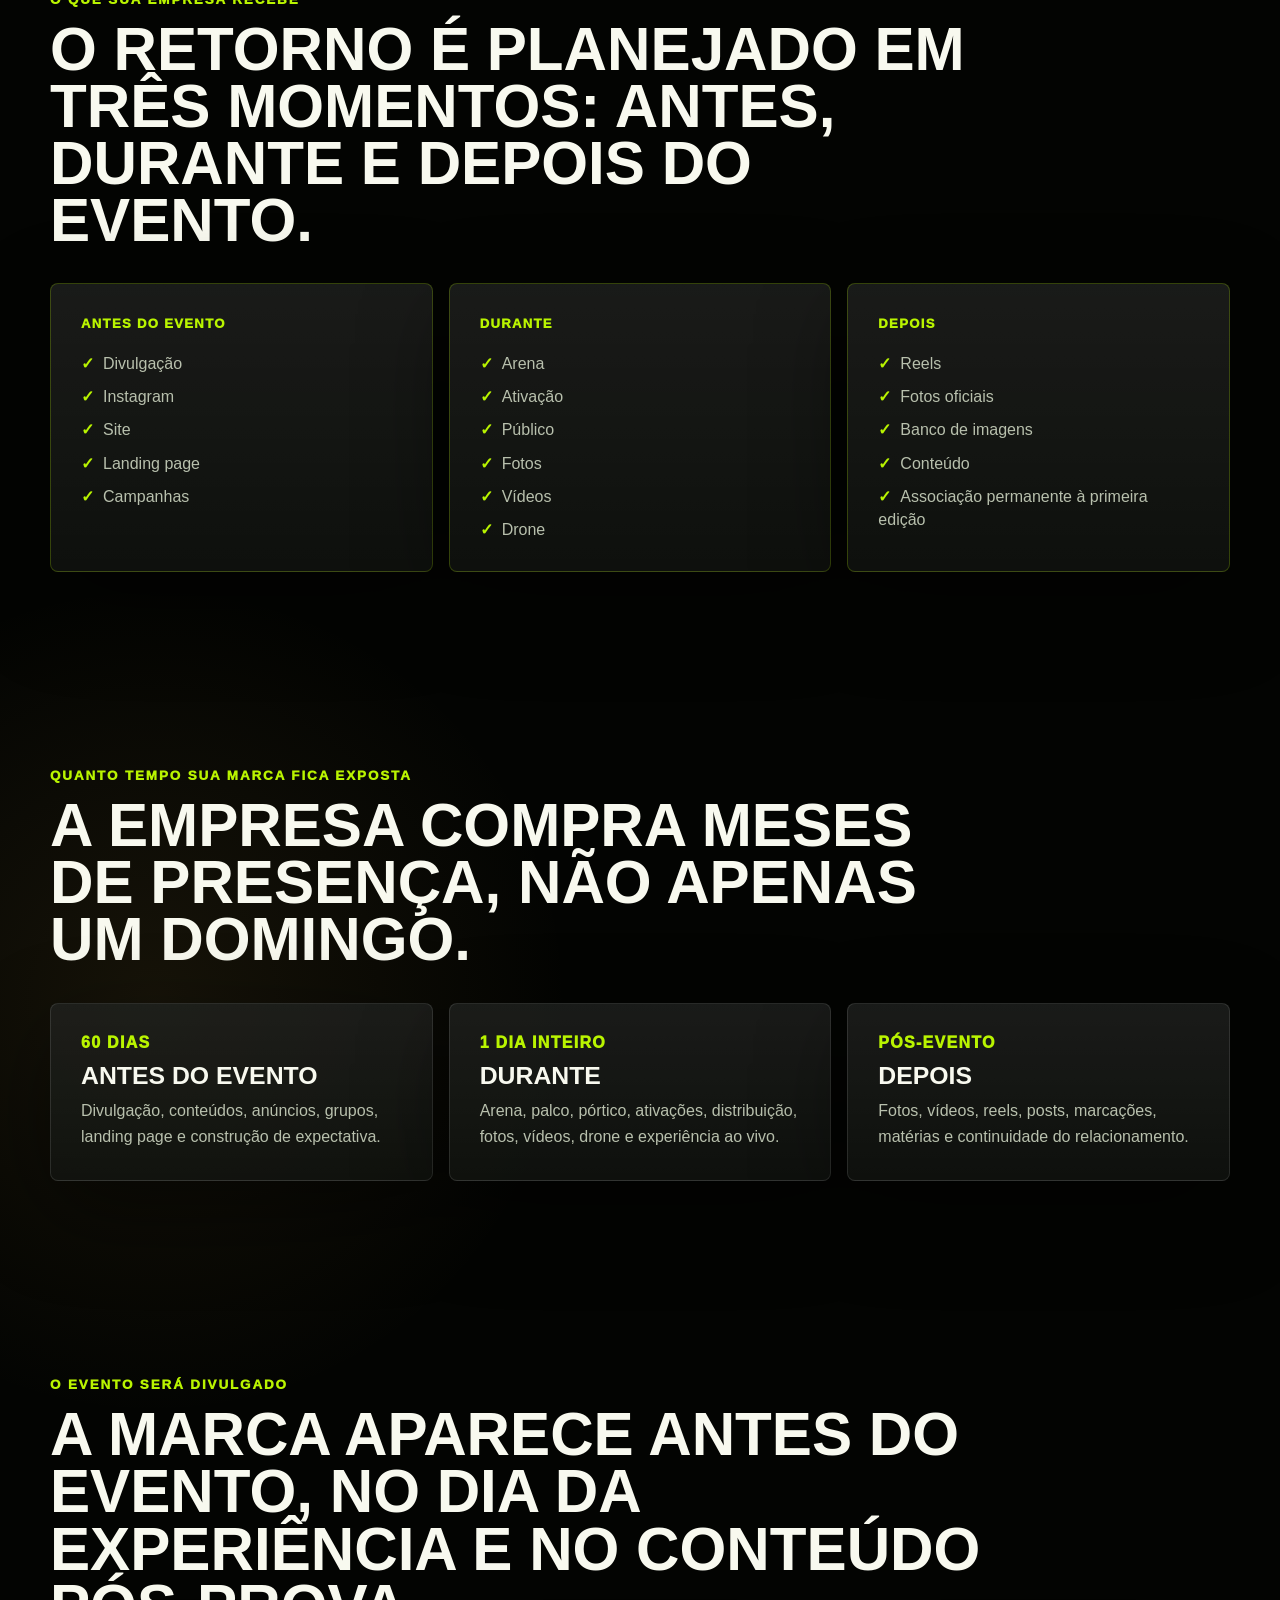
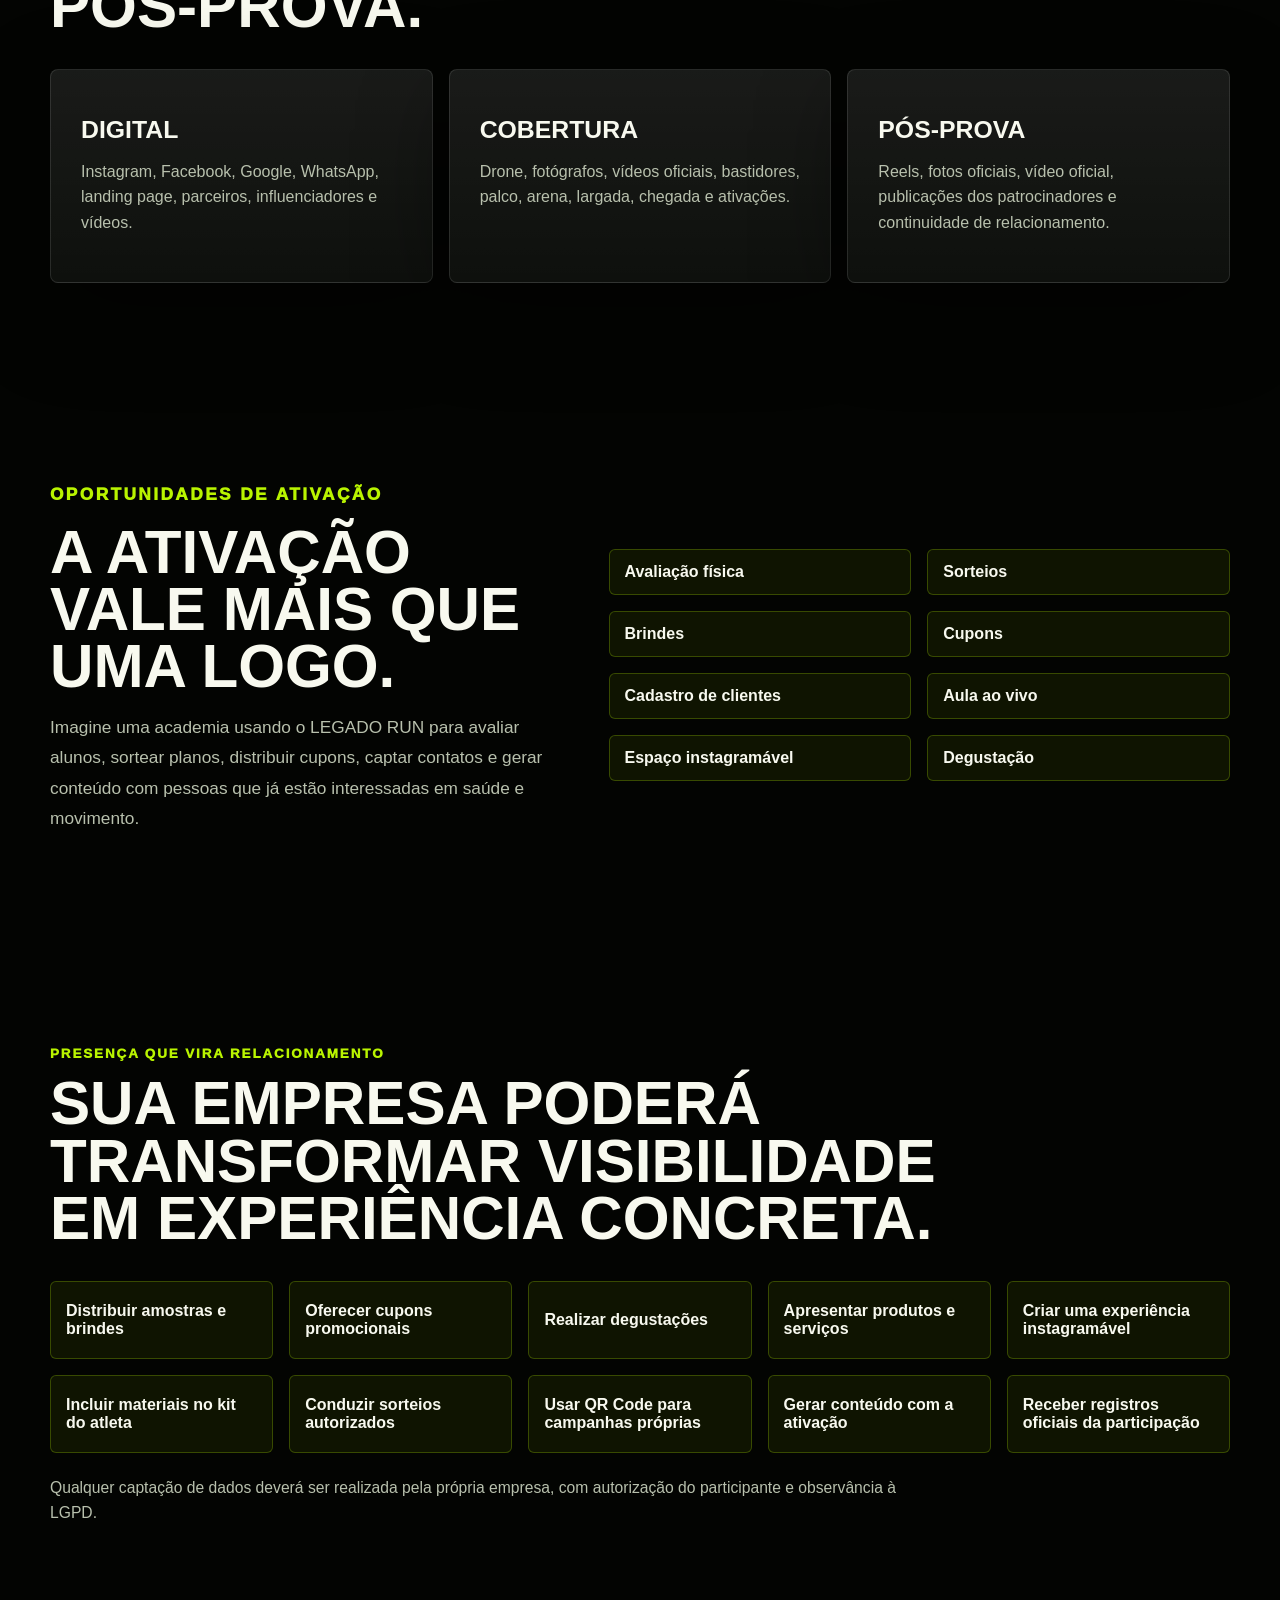
==== commit b89e6e68: "Add files via upload" ====
--- a/index.html
+++ b/index.html
@@ -3,277 +3,836 @@
   <head>
     <meta charset="utf-8" />
     <meta name="viewport" content="width=device-width, initial-scale=1" />
-    <title>LEGADO RUN</title>
+    <title>LEGADO RUN | Empresas Fundadoras</title>
     <meta
       name="description"
-      content="LEGADO RUN: percursos de 3 km, 6 km e 9 km, show gospel e uma manhã de propósito na Praça Perrela, Avenida dos Andradas, Belo Horizonte/MG."
-    />
-    <link rel="icon" href="favicon.svg" type="image/svg+xml" />
-    <link rel="preconnect" href="https://fonts.googleapis.com" />
-    <link rel="preconnect" href="https://fonts.gstatic.com" crossorigin />
-    <link
-      href="https://fonts.googleapis.com/css2?family=Bebas+Neue&family=Inter:wght@400;500;600;700;800;900&display=swap"
-      rel="stylesheet"
+      content="LEGADO RUN: a primeira edição de um movimento de esporte, saúde, família e propósito para empresas fundadoras."
     />
     <link rel="stylesheet" href="styles.css" />
   </head>
   <body>
-    <a class="skip-link" href="#inscricoes">Ir para inscrições</a>
-
-    <header class="site-header">
-      <a class="brand" href="#topo" aria-label="LEGADO RUN">
-        <span class="brand-mark">LR</span>
-        <span>
-          <strong>LEGADO RUN</strong>
-        </span>
+    <header class="topbar">
+      <a class="brand" href="#inicio" aria-label="LEGADO RUN">
+        <img src="assets/logo-legado-run.jpeg" alt="LEGADO RUN" />
       </a>
-
-      <nav class="main-nav" aria-label="Navegação principal">
-        <a href="#evento">Evento</a>
-        <a href="#kit">Kit</a>
-        <a href="#cronograma">Cronograma</a>
-        <a href="#patrocinadores">Patrocínio</a>
-        <a href="#faq">FAQ</a>
+      <nav aria-label="Navegação principal">
+        <a href="#quem-somos">Quem somos</a>
+        <a href="#futuro">Futuro</a>
+        <a href="#numeros">Números</a>
+        <a href="#marca">Marca</a>
+        <a href="#cotas">Empresas fundadoras</a>
       </nav>
-
-      <a class="header-cta" href="https://site.ticketsports.com.br/Inscricao/Categoria.aspx?__idEvento=87806&lang=pt-BR" target="_blank" rel="noreferrer">Inscrever</a>
+      <a class="nav-cta" href="#contato">Quero ser fundadora</a>
     </header>
 
-    <main id="topo">
-      <section class="hero" aria-labelledby="hero-title">
-        <img class="hero-image hero-image-official" src="assets/legado-run-hero-oficial.png" alt="Arte LEGADO RUN com corredor usando a camisa oficial na Avenida dos Andradas" />
-        <div class="hero-scrim"></div>
-        <div class="hero-content">
-          <p class="eyebrow">01 de novembro de 2026 · Belo Horizonte/MG</p>
-          <h1 id="hero-title">LEGADO RUN</h1>
-          <p class="hero-subtitle">Correndo com propósito. Construindo um legado.</p>
-
-          <div class="hero-actions" aria-label="Ações principais">
-            <a class="button button-primary" href="https://site.ticketsports.com.br/Inscricao/Categoria.aspx?__idEvento=87806&lang=pt-BR" target="_blank" rel="noreferrer">Quero me inscrever</a>
-            <a class="button button-primary" href="https://www.ticketsports.com.br/e/LEGADO%20RUN-87806" target="_blank" rel="noreferrer">Ver evento</a>
+    <main id="inicio">
+      <section class="hero hero-investor">
+        <img class="hero-media" src="assets/local-praca-perrela-andradas.jpeg" alt="Vista aérea da Praça Perrela, local do LEGADO RUN" />
+        <div class="hero-overlay"></div>
+        <div class="hero-content investor-hero-content">
+          <div>
+            <img class="hero-logo" src="assets/logo-legado-run.jpeg" alt="LEGADO RUN" />
+            <div class="circuit-badge">
+              <span>Circuito LEGADO RUN</span>
+              <strong>START 2026</strong>
+            </div>
+            <p class="eyebrow">A primeira edição começa agora.</p>
+            <h1>As empresas que acreditarem na primeira edição serão lembradas desde o início.</h1>
+            <p class="hero-subtitle">Correndo com propósito. Construindo um legado.</p>
+            <div class="hero-tags" aria-label="Pilares do LEGADO RUN">
+              <span>Saúde</span>
+              <span>Esporte</span>
+              <span>Família</span>
+              <span>Propósito</span>
+              <span>Comunidade</span>
+            </div>
+            <div class="hero-actions">
+              <a class="button primary" href="#contato">Quero receber uma proposta</a>
+            </div>
+            <div class="hero-meta">
+              <span>01 de novembro de 2026 • Belo Horizonte/MG</span>
+              <strong>Praça Perrela — Avenida dos Andradas</strong>
+            </div>
           </div>
-
-          <div class="hero-facts" aria-label="Modalidades e atrações">
-            <span>Percurso 3 km</span>
-            <span>Percurso 6 km</span>
-            <span>Percurso 9 km</span>
+          <aside class="video-card" aria-label="Prévia audiovisual do evento">
+            <div class="video-screen video-reel">
+              <span>Vídeo de 60 segundos</span>
+              <strong>Drone · pessoas · louvor · famílias · camisa · corrida</strong>
+              <div class="reel-scenes" aria-hidden="true">
+                <i></i><i></i><i></i><i></i>
+              </div>
+            </div>
+            <p>Player pronto para receber o vídeo oficial: “Sua empresa pode construir esse legado conosco.”</p>
+          </aside>
+        </div>
+        <div class="hero-strip" aria-label="Experiência prevista">
+          <span>Drone</span>
+          <span>Arena</span>
+          <span>Corredores</span>
+          <span>Palco</span>
+          <span>Famílias</span>
+          <span>Cobertura oficial</span>
+        </div>
+      </section>
+
+      <section class="manifest section">
+        <p>Não estamos vendendo um espaço de patrocínio.</p>
+        <h2>Estamos convidando empresas para entrar no início de uma história.</h2>
+      </section>
+
+      <section class="story section" id="quem-somos">
+        <div class="section-label">Quem somos</div>
+        <div class="belief-grid">
+          <h2>O LEGADO RUN nasceu para reunir pessoas em torno de saúde, superação, amizade e propósito.</h2>
+          <div class="prose">
+            <p>
+              O LEGADO RUN é um movimento. A corrida é apenas o ponto de encontro entre pessoas que desejam viver melhor,
+              cuidar do corpo, fortalecer relações e deixar marcas por onde passam.
+            </p>
+            <p>
+              A primeira edição será o marco inicial de uma comunidade que une atletas, iniciantes, famílias, igrejas,
+              academias, empresas e influenciadores em uma experiência de esporte e propósito.
+            </p>
+            <p>
+              Para uma empresa, estar nessa primeira edição significa mais do que aparecer. Significa ser reconhecida como
+              uma das marcas que ajudaram esse movimento a sair do papel.
+            </p>
           </div>
         </div>
       </section>
 
-      <section class="countdown-band" aria-labelledby="countdown-title">
+      <section class="origin section">
+        <div class="origin-card">
+          <p class="kicker">Por que nasceu</p>
+          <h2>Porque correr transforma quando existe propósito por trás de cada passo.</h2>
+          <p>
+            A visão do LEGADO RUN é criar uma experiência anual que incentive saúde, disciplina, comunhão e superação.
+            Um evento que começa em Belo Horizonte, mas nasce com mentalidade de crescimento.
+          </p>
+        </div>
+      </section>
+
+      <section class="future section" id="futuro">
         <div>
-          <p class="section-kicker">Prepare-se</p>
-          <h2 id="countdown-title">01 de novembro</h2>
-        </div>
-        <div class="countdown" data-event-date="2026-11-01T06:00:00-03:00" aria-live="polite">
-          <div><strong data-days>0</strong><span>dias</span></div>
-          <div><strong data-hours>0</strong><span>horas</span></div>
-          <div><strong data-minutes>0</strong><span>min</span></div>
-          <div><strong data-seconds>0</strong><span>seg</span></div>
-        </div>
-      </section>
-
-      <section class="section intro-section" aria-labelledby="experiencia-title">
-        <div class="section-copy">
-          <p class="section-kicker">Uma experiência que vai além da corrida</p>
-          <h2 id="experiencia-title">Cada passo representa uma escolha.</h2>
+          <p class="kicker">O futuro</p>
+          <h2>Nossa visão é transformar o LEGADO RUN na maior corrida cristã do Brasil.</h2>
+        </div>
+        <div class="future-grid">
+          <article><span>Ano 1</span><strong>Primeira edição</strong><p>Construção da comunidade, marcas fundadoras e identidade do movimento.</p></article>
+          <article><span>Anos 2 a 4</span><strong>Crescimento regional</strong><p>Mais atletas, novas parcerias, maior cobertura e calendário recorrente.</p></article>
+          <article><span>10 anos</span><strong>Referência nacional</strong><p>Uma corrida cristã reconhecida por experiência, organização, propósito e impacto.</p></article>
+        </div>
+      </section>
+
+      <section class="roadmap section">
+        <div class="section-heading">
+          <p class="kicker">Linha do tempo da visão</p>
+          <h2>O LEGADO RUN começa em 2026, mas nasce com plano de crescimento.</h2>
+        </div>
+        <div class="roadmap-track">
+          <article><span>2026</span><strong>Primeira edição</strong><p>O início oficial do movimento em Belo Horizonte.</p></article>
+          <article><span>2027</span><strong>Circuito com duas etapas</strong><p>Expansão da comunidade e fortalecimento das marcas fundadoras.</p></article>
+          <article><span>2028</span><strong>Circuito estadual</strong><p>Novas cidades, mais atletas e maior presença institucional.</p></article>
+          <article><span>2030</span><strong>Referência nacional</strong><p>Uma corrida cristã reconhecida por propósito, organização e impacto.</p></article>
+        </div>
+      </section>
+
+      <section class="statement section">
+        <p>Daqui a cinco anos, quando o LEGADO RUN estiver reunindo milhares de corredores, sua empresa poderá dizer:</p>
+        <h2>Nós acreditamos desde o começo.</h2>
+      </section>
+
+      <section class="numbers section" id="numeros">
+        <div class="section-heading">
+          <p class="kicker">O LEGADO RUN em números</p>
+          <h2>Uma primeira edição planejada para gerar presença, conteúdo e relacionamento, com projeções apresentadas de forma transparente.</h2>
+        </div>
+        <div class="number-grid">
+          <article><strong>600</strong><span>Atletas</span></article>
+          <article><strong>150</strong><span>Acompanhantes</span></article>
+          <article><strong>250</strong><span>Visitantes</span></article>
+          <article><strong>1.000</strong><span>Participantes e visitantes previstos</span></article>
+          <article><strong>Até 1.500</strong><span>Circulação total potencial</span></article>
+          <article><strong>40 mil+</strong><span>Meta de impactos digitais</span></article>
+          <article><strong>100+</strong><span>Registros fotográficos previstos</span></article>
+          <article><strong>30+</strong><span>Conteúdos em vídeo previstos</span></article>
+          <article><strong>Até 8h</strong><span>Programação e exposição de marca</span></article>
+        </div>
+        <p class="numbers-note">
+          A circulação total considera atletas, acompanhantes, visitantes, equipes, prestadores de serviço,
+          expositores e circulação espontânea no entorno ao longo da programação.
+        </p>
+      </section>
+
+      <section class="audience section">
+        <div class="section-heading">
+          <p class="kicker">Quem estará lá?</p>
+          <h2>Um público que se conecta com marcas presentes na vida real.</h2>
+        </div>
+        <div class="audience-grid">
+          <span>Empresários</span>
+          <span>Famílias</span>
+          <span>Corredores</span>
+          <span>Academias</span>
+          <span>Igrejas</span>
+          <span>Empresas</span>
+          <span>Influenciadores</span>
+          <span>Praticantes de caminhada</span>
+          <span>Profissionais da saúde</span>
+          <span>Grupos de amigos</span>
+          <span>Visitantes da arena</span>
+          <span>Comunidade local</span>
+        </div>
+      </section>
+
+      <section class="pillars section">
+        <div class="section-heading">
+          <p class="kicker">Muito mais que uma corrida</p>
+          <h2>Quatro forças que aproximam pessoas e marcas.</h2>
+        </div>
+        <div class="pillar-grid">
+          <article><span>01</span><h3>Saúde</h3><p>Uma experiência ligada a movimento, autocuidado e qualidade de vida.</p></article>
+          <article><span>02</span><h3>Família</h3><p>Um ambiente para atletas, acompanhantes, visitantes e grupos viverem juntos.</p></article>
+          <article><span>03</span><h3>Esporte</h3><p>Percursos acessíveis para iniciantes, caminhantes e corredores em evolução.</p></article>
+          <article><span>04</span><h3>Propósito</h3><p>Um movimento que comunica valores, comunidade e transformação.</p></article>
+        </div>
+      </section>
+
+      <section class="why section">
+        <div>
+          <p class="kicker">Por que sua empresa deve estar aqui?</p>
+          <h2>Marcas que apoiam experiências relevantes fortalecem sua conexão com as pessoas.</h2>
           <p>
-            O LEGADO RUN nasceu para unir esporte, saúde, propósito e transformação. Mais do que cruzar uma linha de chegada,
-            queremos inspirar pessoas a viverem com significado, disciplina e impacto.
+            Ao associar sua marca a esporte, saúde, família e propósito, sua empresa deixa de ser apenas vista
+            e passa a ser vivenciada pelo público.
+          </p>
+        </div>
+        <div class="reason-list">
+          <article><strong>Saúde gera conexão.</strong><span>Marcas associadas a hábitos saudáveis ganham relevância emocional.</span></article>
+          <article><strong>Eventos geram lembrança.</strong><span>Experiências presenciais criam memória, foto, conversa e recomendação.</span></article>
+          <article><strong>Experiências vendem.</strong><span>Quando a pessoa toca, prova, recebe e conversa, a marca deixa de ser distante.</span></article>
+          <article><strong>O início tem valor.</strong><span>As primeiras marcas entram como fundadoras de algo que pode crescer todos os anos.</span></article>
+        </div>
+      </section>
+
+      <section class="event-investment section">
+        <div class="section-heading">
+          <p class="kicker">Por que empresas investem em eventos como este?</p>
+          <h2>Porque uma experiência bem construída entrega presença, reputação e conteúdo.</h2>
+        </div>
+        <div class="investment-grid">
+          <article><span>01</span><h3>Fortalecimento de marca</h3><p>A marca é lembrada em um ambiente positivo, ligado a saúde, movimento e família.</p></article>
+          <article><span>02</span><h3>Relacionamento</h3><p>Contato direto com centenas de pessoas em um momento de abertura e conexão.</p></article>
+          <article><span>03</span><h3>Conteúdo</h3><p>Fotos, vídeos, bastidores e ativações que podem alimentar campanhas da empresa.</p></article>
+          <article><span>04</span><h3>Posicionamento</h3><p>Apoiar esporte e saúde fortalece a reputação institucional da marca.</p></article>
+        </div>
+      </section>
+
+      <section class="location section">
+        <figure>
+          <img src="assets/local-praca-perrela-andradas.jpeg" alt="Praça Perrela, próximo ao Boulevard Shopping, em Belo Horizonte" />
+        </figure>
+        <div>
+          <p class="kicker">Local do evento</p>
+          <h2>Praça Perrela, próximo ao Boulevard Shopping.</h2>
+          <p>
+            Um ponto estratégico na Avenida dos Andradas, em Belo Horizonte/MG, preparado para receber arena,
+            largada, palco, tendas, hidratação, atendimento médico e ativações de marca.
+          </p>
+          <div class="route-pills">
+            <span>3K Caminhada</span>
+            <span>6K Corrida</span>
+            <span>9K Corrida</span>
+          </div>
+        </div>
+      </section>
+
+      <section class="arena-map section">
+        <div class="section-heading">
+          <p class="kicker">Mapa conceitual da arena</p>
+          <h2>Uma leitura rápida de onde a marca poderá aparecer no espaço do evento.</h2>
+        </div>
+        <div class="map-board" aria-label="Mapa conceitual da arena LEGADO RUN">
+          <div class="map-item map-stage">Palco</div>
+          <div class="map-item map-master">Patrocinador Master</div>
+          <div class="map-item map-arena">Arena</div>
+          <div class="map-item map-diamond">Patrocinador Diamante</div>
+          <div class="map-item map-food">Food</div>
+          <div class="map-item map-water">Hidratação</div>
+          <div class="map-item map-start">Largada</div>
+          <div class="map-item map-finish">Chegada</div>
+        </div>
+      </section>
+
+      <section class="visibility section" id="marca">
+        <div class="section-heading">
+          <p class="kicker">Como sua marca aparece</p>
+          <h2>Sua empresa precisa enxergar onde estará presente.</h2>
+        </div>
+        <div class="mockup-grid">
+          <article class="mockup shirt">
+            <img src="assets/kit-oficial-legado-run-completo.png" alt="Kit oficial LEGADO RUN" />
+            <strong>Camisa oficial</strong>
+            <span>Logo também no verso da camisa</span>
+          </article>
+          <article class="mockup bib"><strong>Número do atleta</strong><span>Marca presente na prova e nas fotos</span></article>
+          <article class="mockup arena"><strong>Arena</strong><span>Contato direto com atletas e visitantes</span></article>
+          <article class="mockup arch"><strong>Pórtico</strong><span>Entrada, largada, chegada e registros oficiais</span></article>
+          <article class="mockup stage"><strong>Palco</strong><span>Citações, presença e momento de comunidade</span></article>
+          <article class="mockup backdrop"><strong>Backdrop</strong><span>Fotos, entrevistas e conteúdo social</span></article>
+          <article class="mockup phone"><strong>Instagram</strong><span>Reels, stories e marcações oficiais</span></article>
+          <article class="mockup site"><strong>Site e landing page</strong><span>Presença antes, durante e depois</span></article>
+          <article class="mockup whatsapp"><strong>WhatsApp</strong><span>Divulgação direta para grupos e parceiros</span></article>
+        </div>
+      </section>
+
+      <section class="receives section">
+        <div class="section-heading">
+          <p class="kicker">O que sua empresa recebe</p>
+          <h2>O retorno é planejado em três momentos: antes, durante e depois do evento.</h2>
+        </div>
+        <div class="receives-grid">
+          <article>
+            <span>Antes do evento</span>
+            <ul>
+              <li>Divulgação</li>
+              <li>Instagram</li>
+              <li>Site</li>
+              <li>Landing page</li>
+              <li>Campanhas</li>
+            </ul>
+          </article>
+          <article>
+            <span>Durante</span>
+            <ul>
+              <li>Arena</li>
+              <li>Ativação</li>
+              <li>Público</li>
+              <li>Fotos</li>
+              <li>Vídeos</li>
+              <li>Drone</li>
+            </ul>
+          </article>
+          <article>
+            <span>Depois</span>
+            <ul>
+              <li>Reels</li>
+              <li>Fotos oficiais</li>
+              <li>Banco de imagens</li>
+              <li>Conteúdo</li>
+              <li>Associação permanente à primeira edição</li>
+            </ul>
+          </article>
+        </div>
+      </section>
+
+      <section class="exposure section">
+        <div class="section-heading">
+          <p class="kicker">Quanto tempo sua marca fica exposta</p>
+          <h2>A empresa compra meses de presença, não apenas um domingo.</h2>
+        </div>
+        <div class="exposure-grid">
+          <article><span>60 dias</span><strong>Antes do evento</strong><p>Divulgação, conteúdos, anúncios, grupos, landing page e construção de expectativa.</p></article>
+          <article><span>1 dia inteiro</span><strong>Durante</strong><p>Arena, palco, pórtico, ativações, distribuição, fotos, vídeos, drone e experiência ao vivo.</p></article>
+          <article><span>Pós-evento</span><strong>Depois</strong><p>Fotos, vídeos, reels, posts, marcações, matérias e continuidade do relacionamento.</p></article>
+        </div>
+      </section>
+
+      <section class="media-plan section">
+        <div class="section-heading">
+          <p class="kicker">O evento será divulgado</p>
+          <h2>A marca aparece antes do evento, no dia da experiência e no conteúdo pós-prova.</h2>
+        </div>
+        <div class="media-columns">
+          <article><h3>Digital</h3><p>Instagram, Facebook, Google, WhatsApp, landing page, parceiros, influenciadores e vídeos.</p></article>
+          <article><h3>Cobertura</h3><p>Drone, fotógrafos, vídeos oficiais, bastidores, palco, arena, largada, chegada e ativações.</p></article>
+          <article><h3>Pós-prova</h3><p>Reels, fotos oficiais, vídeo oficial, publicações dos patrocinadores e continuidade de relacionamento.</p></article>
+        </div>
+      </section>
+
+      <section class="experience section" id="experiencia">
+        <div>
+          <p class="kicker">Oportunidades de ativação</p>
+          <h2>A ativação vale mais que uma logo.</h2>
+          <p>
+            Imagine uma academia usando o LEGADO RUN para avaliar alunos, sortear planos, distribuir cupons,
+            captar contatos e gerar conteúdo com pessoas que já estão interessadas em saúde e movimento.
+          </p>
+        </div>
+        <div class="activation-list">
+          <span>Avaliação física</span>
+          <span>Sorteios</span>
+          <span>Brindes</span>
+          <span>Cupons</span>
+          <span>Cadastro de clientes</span>
+          <span>Aula ao vivo</span>
+          <span>Espaço instagramável</span>
+          <span>Degustação</span>
+        </div>
+      </section>
+
+      <section class="relationship section">
+        <div class="section-heading">
+          <p class="kicker">Presença que vira relacionamento</p>
+          <h2>Sua empresa poderá transformar visibilidade em experiência concreta.</h2>
+        </div>
+        <div class="relationship-grid">
+          <span>Distribuir amostras e brindes</span>
+          <span>Oferecer cupons promocionais</span>
+          <span>Realizar degustações</span>
+          <span>Apresentar produtos e serviços</span>
+          <span>Criar uma experiência instagramável</span>
+          <span>Incluir materiais no kit do atleta</span>
+          <span>Conduzir sorteios autorizados</span>
+          <span>Usar QR Code para campanhas próprias</span>
+          <span>Gerar conteúdo com a ativação</span>
+          <span>Receber registros oficiais da participação</span>
+        </div>
+        <p class="legal-note">
+          Qualquer captação de dados deverá ser realizada pela própria empresa, com autorização do participante
+          e observância à LGPD.
+        </p>
+      </section>
+
+      <section class="segments section">
+        <div class="section-heading">
+          <p class="kicker">Empresas que queremos ao nosso lado</p>
+          <h2>Há espaço para marcas que fazem sentido na rotina das pessoas.</h2>
+        </div>
+        <div class="segment-grid">
+          <span>Academias</span>
+          <span>Farmácias</span>
+          <span>Laboratórios</span>
+          <span>Construtoras</span>
+          <span>Cooperativas</span>
+          <span>Concessionárias</span>
+          <span>Bancos</span>
+          <span>Planos de saúde</span>
+          <span>Padarias</span>
+          <span>Cafeterias</span>
+          <span>Lojas esportivas</span>
+          <span>Tecnologia</span>
+        </div>
+      </section>
+
+      <section class="credibility section">
+        <div class="section-heading">
+          <p class="kicker">Credibilidade</p>
+          <h2>Mesmo na primeira edição, o projeto precisa transmitir segurança para quem investe.</h2>
+        </div>
+        <div class="credibility-grid">
+          <article><strong>Equipe organizadora</strong><p>Direção, produção, operação e relacionamento com parceiros em uma estrutura clara de execução.</p></article>
+          <article><strong>Identidade consistente</strong><p>Marca, kit, comunicação, local e proposta comercial com linguagem visual profissional.</p></article>
+          <article><strong>Cronograma do projeto</strong><p>Construção de divulgação antes, entrega no dia do evento e conteúdo posterior para patrocinadores.</p></article>
+          <article><strong>Experiência planejada</strong><p>Arena, palco, hidratação, apoio médico, guarda-volumes, fotos, vídeos e ativações de marca.</p></article>
+        </div>
+      </section>
+
+      <section class="proof section">
+        <div class="section-heading">
+          <p class="kicker">Pessoas reais, movimento real</p>
+          <h2>Antes da primeira largada oficial, pessoas já estão se reunindo para correr, caminhar, vestir a camisa e construir essa comunidade.</h2>
+        </div>
+        <div class="real-gallery" aria-label="Registros visuais do LEGADO RUN">
+          <figure><img src="assets/grupo-corrida-legado-run.png" alt="Pessoas reunidas no movimento LEGADO RUN" /><figcaption>Treinos e encontros</figcaption></figure>
+          <figure><img src="assets/kit-oficial-legado-run-completo.png" alt="Kit oficial do LEGADO RUN" /><figcaption>Camisa e kit oficial</figcaption></figure>
+          <figure><img src="assets/local-praca-perrela-andradas.jpeg" alt="Local previsto para a arena LEGADO RUN" /><figcaption>Local e estrutura</figcaption></figure>
+        </div>
+        <div class="proof-layout">
+          <figure>
+            <img src="assets/grupo-corrida-legado-run.png" alt="Grupo do LEGADO RUN reunido para corrida e caminhada" />
+          </figure>
+          <div class="proof-quotes">
+            <blockquote>“Um movimento que conecta pessoas antes mesmo da primeira edição oficial.”</blockquote>
+            <blockquote>“Corrida, caminhada, amizade e propósito no mesmo ambiente.”</blockquote>
+            <blockquote>“A comunidade já começou. Agora as marcas fundadoras entram na história.”</blockquote>
+          </div>
+        </div>
+      </section>
+
+      <section class="behind section">
+        <div class="section-heading">
+          <p class="kicker">Quem está construindo este projeto</p>
+          <h2>Um projeto com identidade, responsáveis definidos, organização e visão de crescimento.</h2>
+        </div>
+        <div class="behind-grid">
+          <article>
+            <img src="assets/logo-legado-run.jpeg" alt="LEGADO RUN" />
+            <h3>LEGADO RUN</h3>
+            <p>Movimento esportivo que conecta corrida, saúde, comunidade e propósito.</p>
+          </article>
+          <article>
+            <img class="identity-image event-art" src="assets/arte-evento-01-11.png" alt="Arte oficial do evento LEGADO RUN em 01 de novembro de 2026" />
+            <h3>LEGADO RUN START</h3>
+            <p>Primeira edição oficial do circuito, com caminhada de 3 km e corridas de 6 km e 9 km.</p>
+          </article>
+          <article>
+            <img class="identity-image yoav-logo" src="assets/logo-yoav-eventos.jpeg" alt="YOAV Eventos - Planejamento, Produção e Estrutura" />
+            <h3>YOAV EVENTOS</h3>
+            <p>Empresa responsável pelo planejamento, produção, relacionamento comercial e operação do evento.</p>
+          </article>
+        </div>
+        <div class="org-details">
+          <span>Idealizador: Matheus Oliveira</span>
+          <span>Razão social: YOAV Soluções e Serviços LTDA</span>
+          <span>CNPJ: 60.502.538/0001-26</span>
+          <span>Contato comercial: LEGADO RUN - START</span>
+          <span>Cidade: Belo Horizonte/MG</span>
+          <span>Canal principal: WhatsApp oficial</span>
+          <span>Experiência: planejamento, produção e estrutura de eventos</span>
+        </div>
+      </section>
+
+      <section class="next-steps section">
+        <div class="section-heading">
+          <p class="kicker">Próximos passos do projeto</p>
+          <h2>Uma operação organizada reduz risco e aumenta confiança para a empresa parceira.</h2>
+        </div>
+        <div class="next-steps-grid">
+          <article><span>01</span><strong>Alinhamento comercial</strong><p>Entendimento do segmento, objetivos da marca e melhor formato de parceria.</p></article>
+          <article><span>02</span><strong>Formalização</strong><p>Proposta, contrato, entregas, prazos, materiais necessários e responsáveis.</p></article>
+          <article><span>03</span><strong>Pré-evento</strong><p>Inserção da marca na comunicação, campanhas digitais e preparação da ativação.</p></article>
+          <article><span>04</span><strong>Entrega e relatório</strong><p>Execução no evento, registros oficiais e organização de conteúdos pós-prova.</p></article>
+        </div>
+      </section>
+
+      <section class="timeline section">
+        <div class="section-heading">
+          <p class="kicker">Cronograma de exposição</p>
+          <h2>A marca acompanha toda a construção do projeto.</h2>
+        </div>
+        <div class="timeline-grid">
+          <article><span>Antes</span><p>Conteúdos, anúncios, vídeos, parceiros, conversas comerciais e preparação da arena.</p></article>
+          <article><span>Durante</span><p>Evento ao vivo, ativações, palco, fotos, vídeos, arena, largada, chegada e interação com o público.</p></article>
+          <article><span>Depois</span><p>Conteúdo pós-prova, reels, banco de imagens, vídeos oficiais e relacionamento com patrocinadores.</p></article>
+        </div>
+      </section>
+
+      <section class="kit section">
+        <div>
+          <p class="kicker">Produto visível durante e depois da prova</p>
+          <h2>O kit oficial continua divulgando a marca depois que o evento termina.</h2>
+          <p>
+            Camisa, número, medalha, fotos e vídeos tornam a participação memorável. No verso da camisa também será
+            colocada a logo da empresa patrocinadora, ampliando a visibilidade durante a prova e nas fotos oficiais.
+          </p>
+        </div>
+        <figure>
+          <img src="assets/kit-oficial-legado-run-completo.png" alt="Kit oficial LEGADO RUN com camisa, medalha, gel energético e número de peito" />
+        </figure>
+      </section>
+
+      <section class="founder-seal section">
+        <div class="seal-card">
+          <div class="seal-mark">
+            <span>Empresa</span>
+            <strong>Fundadora</strong>
+            <em>LEGADO RUN 2026</em>
+          </div>
+          <div>
+            <p class="kicker">Selo de posicionamento</p>
+            <h2>Master, Diamante e Ouro poderão usar o selo Empresa Fundadora LEGADO RUN 2026.</h2>
+            <p>
+              Um ativo simples e forte para site, Instagram, assinatura de e-mail e materiais institucionais,
+              mostrando que a empresa acreditou no movimento desde a primeira edição.
+            </p>
+          </div>
+        </div>
+      </section>
+
+      <section class="scarcity section">
+        <p>Algumas empresas estarão presentes no LEGADO RUN. Poucas poderão dizer que acreditaram antes de todos.</p>
+        <h2>Você não está patrocinando apenas uma corrida. Está ajudando a construir um movimento que pode transformar vidas através do esporte, da saúde e da comunidade.</h2>
+      </section>
+
+      <section class="vision-promise section">
+        <div class="vision-card">
+          <p class="kicker">A visão</p>
+          <h2>O LEGADO RUN não nasceu para ser apenas mais uma corrida.</h2>
+          <p>
+            Nossa visão é construir um dos maiores movimentos de corrida com propósito do Brasil. Queremos reunir
+            milhares de pessoas todos os anos para incentivar saúde, família, comunidade e transformação.
           </p>
           <p>
-            Cada quilômetro representa superação. Cada participante faz parte de algo maior.
+            As empresas que acreditarem na primeira edição serão lembradas como as marcas que fizeram parte do início
+            dessa história.
           </p>
         </div>
-
-        <div class="video-card" aria-label="Vídeo convite">
-          <div class="play-button" aria-hidden="true"></div>
-          <div>
-            <strong>Vídeo convite</strong>
-            <span>Espaço reservado para o vídeo de 1 minuto do Pr. Matheus.</span>
-          </div>
-        </div>
-      </section>
-
-      <section class="section event-section" id="evento" aria-labelledby="evento-title">
-        <div class="section-heading">
-          <p class="section-kicker">O evento</p>
-          <h2 id="evento-title">Uma manhã para corredores, famílias e grupos.</h2>
-        </div>
-
-        <div class="feature-grid">
-          <article class="feature-card"><span>3K</span><strong>Percurso 3 km</strong></article>
-          <article class="feature-card"><span>6K</span><strong>Percurso 6 km</strong></article>
-          <article class="feature-card"><span>9K</span><strong>Percurso 9 km</strong></article>
-          <article class="feature-card"><span>♪</span><strong>Show Gospel</strong></article>
-          <article class="feature-card"><span>FIN</span><strong>Medalha Finisher</strong></article>
-        </div>
-
-        <div class="route-layout">
-          <figure class="location-photo">
-            <img
-              src="assets/local-praca-perrela-andradas.jpeg"
-              alt="Arte do local do evento na Praça Perrela, Avenida dos Andradas, em frente ao Boulevard Shopping"
-            />
-            <figcaption>Praça Perrela · Avenida dos Andradas</figcaption>
-          </figure>
-          <div>
-            <p class="section-kicker">Local</p>
-            <h3>Praça Perrela, Avenida dos Andradas</h3>
-            <p>
-              A arena e a largada serão realizadas na Praça Perrela, na Avenida dos Andradas, em frente ao
-              Boulevard Shopping, em Belo Horizonte/MG. A estrutura do evento contará com palco, tendas,
-              alimentação, banheiros, ambulância e médicos, guarda-volumes e pontos de hidratação.
-            </p>
-          </div>
-        </div>
-      </section>
-
-      <section class="section kit-section" id="kit" aria-labelledby="kit-title">
-        <figure class="kit-artwork">
-          <img src="assets/kit-oficial-legado-run-completo.png" alt="Arte do kit LEGADO RUN com camisa oficial, medalha finisher, gel energético e número de peito" />
-          <figcaption>Kit oficial do participante</figcaption>
-        </figure>
-        <div class="section-copy">
-          <p class="section-kicker">Kit oficial do atleta</p>
-          <h2 id="kit-title">Tudo pronto para correr com propósito.</h2>
-          <p>
-            Escolha entre uma inscrição simples ou a experiência completa com a camisa oficial do movimento.
-          </p>
-        </div>
-      </section>
-
-      <section class="section timeline-section" id="cronograma" aria-labelledby="cronograma-title">
-        <div class="section-heading">
-          <p class="section-kicker">Cronograma</p>
-          <h2 id="cronograma-title">Programação do evento</h2>
-        </div>
-        <ol class="timeline">
-          <li><time>07h00</time><span>Início do evento</span></li>
-          <li><time>07h30</time><span>Abertura do evento</span></li>
-          <li><time>08h00</time><span>Aquecimento</span></li>
-          <li><time>08h15</time><span>Largada 6 km e 9 km</span></li>
-          <li><time>08h55</time><span>Largada 3 km</span></li>
-          <li><time>10h00</time><span>Show Gospel</span></li>
-          <li><time>11h00</time><span>Premiação e comunicados</span></li>
-          <li><time>12h00</time><span>Encerramento</span></li>
-        </ol>
-      </section>
-
-      <section class="section audience-section" aria-labelledby="publico-title">
-        <div class="section-copy">
-          <p class="section-kicker">Quem pode participar?</p>
-          <h2 id="publico-title">O LEGADO RUN foi pensado para muita gente.</h2>
-        </div>
-        <div class="pill-grid">
-          <span>Corredores experientes</span>
-          <span>Corredores iniciantes</span>
-          <span>Famílias</span>
-          <span>Jovens</span>
-          <span>Empresas</span>
-          <span>Grupos de amigos</span>
-          <span>Igrejas</span>
-          <span>Assessorias esportivas</span>
-        </div>
-      </section>
-
-      <section class="section registration-section" id="inscricoes" aria-labelledby="inscricoes-title">
+      </section>
+
+      <section class="custom-partnership section">
+        <h2>Não encontrou uma cota ideal?</h2>
+        <p>Vamos construir uma parceria personalizada para sua empresa.</p>
+        <a class="button primary" href="https://wa.me/message/5JKQOATHVNQGC1?text=Ol%C3%A1%2C%20conheci%20o%20LEGADO%20RUN%20e%20gostaria%20de%20construir%20uma%20parceria%20personalizada%20para%20minha%20empresa." target="_blank" rel="noreferrer">Montar parceria personalizada</a>
+      </section>
+
+      <section class="founder-counter section">
+        <div class="section-heading">
+          <p class="kicker">Empresas fundadoras</p>
+          <h2>As vagas mais estratégicas são limitadas por categoria.</h2>
+        </div>
+        <div class="availability-grid">
+          <article><strong>Master</strong><div class="slots"><span></span></div><small>1 vaga</small><em class="slot-status">Disponível</em></article>
+          <article><strong>Diamante</strong><div class="slots"><span></span><span></span></div><small>2 vagas</small><em class="slot-status">Disponível</em></article>
+          <article><strong>Ouro</strong><div class="slots"><span></span><span></span><span></span><span></span></div><small>4 vagas</small><em class="slot-status">Disponível</em></article>
+          <article><strong>Prata</strong><div class="slots"><span></span><span></span><span></span><span></span><span></span><span></span></div><small>6 vagas</small><em class="slot-status">Disponível</em></article>
+          <article><strong>Bronze</strong><div class="slots bronze-slots"><span></span><span></span><span></span><span></span><span></span><span></span><span></span><span></span></div><small>8 vagas</small><em class="slot-status">Disponível</em></article>
+        </div>
+      </section>
+
+      <section class="believers section">
+        <div class="section-heading">
+          <p class="kicker">Empresas que já acreditam neste movimento</p>
+          <h2>As primeiras marcas confirmadas serão apresentadas aqui.</h2>
+        </div>
+        <div class="believers-board">
+          <strong>Em breve</strong>
+          <p>Quando o primeiro patrocinador for confirmado, sua marca entrará nesta área de destaque.</p>
+        </div>
+      </section>
+
+      <section class="tiers section" id="cotas">
+        <div class="section-heading">
+          <p class="kicker">Possibilidades de parceria</p>
+          <h2>Cotas para empresas fundadoras que querem estar presentes desde a primeira edição.</h2>
+        </div>
+
+        <div class="tier-grid">
+          <article class="tier-card master">
+            <div class="tier-top">
+              <span>Empresa Fundadora Master</span>
+              <strong>R$ 15.000</strong>
+              <small>1 vaga</small>
+            </div>
+            <ul>
+              <li>Apresentada como Empresa Fundadora Master LEGADO RUN</li>
+              <li>Destaque máximo em toda comunicação</li>
+              <li>Logo na camisa, número do atleta e pórtico</li>
+              <li>Banner principal, backdrop oficial, site e landing page</li>
+              <li>Espaço premium na arena e direito de ativação</li>
+              <li>Exposição de produtos, brindes, vídeos oficiais e locução</li>
+              <li>Participação no palco, banco de fotos e vídeos oficiais</li>
+            </ul>
+            <a class="tier-cta" href="https://wa.me/message/5JKQOATHVNQGC1?text=Ol%C3%A1%2C%20conheci%20as%20oportunidades%20de%20parceria%20do%20LEGADO%20RUN%20e%20gostaria%20de%20consultar%20a%20disponibilidade%20da%20cota%20Master%20para%20minha%20empresa." target="_blank" rel="noreferrer">Consultar disponibilidade da cota Master</a>
+          </article>
+
+          <article class="tier-card">
+            <div class="tier-top">
+              <span>Empresa Fundadora Diamante</span>
+              <strong>R$ 10.000</strong>
+              <small>2 vagas</small>
+            </div>
+            <ul>
+              <li>Logo grande em camisa, número e banner</li>
+              <li>Instagram, site e landing page</li>
+              <li>Stand 3x3, ativação e distribuição de brindes</li>
+              <li>Vídeo oficial, fotos oficiais e citações pelo locutor</li>
+            </ul>
+            <a class="tier-cta" href="https://wa.me/message/5JKQOATHVNQGC1?text=Ol%C3%A1%2C%20conheci%20as%20oportunidades%20de%20parceria%20do%20LEGADO%20RUN%20e%20gostaria%20de%20consultar%20a%20disponibilidade%20da%20cota%20Diamante%20para%20minha%20empresa." target="_blank" rel="noreferrer">Consultar disponibilidade da cota Diamante</a>
+          </article>
+
+          <article class="tier-card">
+            <div class="tier-top">
+              <span>Empresa Fundadora Ouro</span>
+              <strong>R$ 6.000</strong>
+              <small>4 vagas</small>
+            </div>
+            <ul>
+              <li>Logo média na camisa</li>
+              <li>Banner, Instagram e landing page</li>
+              <li>Stand e distribuição de brindes</li>
+              <li>Fotos oficiais</li>
+            </ul>
+            <a class="tier-cta" href="https://wa.me/message/5JKQOATHVNQGC1?text=Ol%C3%A1%2C%20conheci%20as%20oportunidades%20de%20parceria%20do%20LEGADO%20RUN%20e%20gostaria%20de%20consultar%20a%20disponibilidade%20da%20cota%20Ouro%20para%20minha%20empresa." target="_blank" rel="noreferrer">Consultar disponibilidade da cota Ouro</a>
+          </article>
+
+          <article class="tier-card">
+            <div class="tier-top">
+              <span>Empresa Fundadora Prata</span>
+              <strong>R$ 3.500</strong>
+              <small>6 vagas</small>
+            </div>
+            <ul>
+              <li>Logo em materiais selecionados</li>
+              <li>Banner, Instagram e landing page</li>
+              <li>Stand compartilhado</li>
+            </ul>
+            <a class="tier-cta" href="https://wa.me/message/5JKQOATHVNQGC1?text=Ol%C3%A1%2C%20conheci%20as%20oportunidades%20de%20parceria%20do%20LEGADO%20RUN%20e%20gostaria%20de%20consultar%20a%20disponibilidade%20da%20cota%20Prata%20para%20minha%20empresa." target="_blank" rel="noreferrer">Consultar disponibilidade da cota Prata</a>
+          </article>
+
+          <article class="tier-card">
+            <div class="tier-top">
+              <span>Empresa Fundadora Bronze</span>
+              <strong>R$ 2.000</strong>
+              <small>8 vagas</small>
+            </div>
+            <ul>
+              <li>Logo institucional</li>
+              <li>Instagram e landing page</li>
+              <li>Banner coletivo</li>
+            </ul>
+            <a class="tier-cta" href="https://wa.me/message/5JKQOATHVNQGC1?text=Ol%C3%A1%2C%20conheci%20as%20oportunidades%20de%20parceria%20do%20LEGADO%20RUN%20e%20gostaria%20de%20consultar%20a%20disponibilidade%20da%20cota%20Bronze%20para%20minha%20empresa." target="_blank" rel="noreferrer">Consultar disponibilidade da cota Bronze</a>
+          </article>
+        </div>
+      </section>
+
+      <section class="comparison section">
+        <div class="section-heading">
+          <p class="kicker">Comparativo das cotas</p>
+          <h2>Veja rapidamente o que muda em cada nível de parceria.</h2>
+        </div>
+        <div class="comparison-wrap">
+          <table>
+            <thead>
+              <tr><th>Contrapartida</th><th>Master</th><th>Diamante</th><th>Ouro</th><th>Prata</th><th>Bronze</th></tr>
+            </thead>
+            <tbody>
+              <tr><td>Camisa oficial</td><td>Destaque máximo</td><td>Grande</td><td>Média</td><td>—</td><td>—</td></tr>
+              <tr><td>Número do atleta</td><td>Destaque</td><td>Sim</td><td>—</td><td>—</td><td>—</td></tr>
+              <tr><td>Pórtico</td><td>Destaque</td><td>Sim</td><td>—</td><td>—</td><td>—</td></tr>
+              <tr><td>Backdrop</td><td>Destaque</td><td>Grande</td><td>Média</td><td>Coletiva</td><td>Coletiva</td></tr>
+              <tr><td>Espaço na arena</td><td>Premium</td><td>3x3 m</td><td>3x3 m</td><td>Compartilhado</td><td>—</td></tr>
+              <tr><td>Ativação de marca</td><td>Exclusiva</td><td>Sim</td><td>Sim</td><td>Limitada</td><td>—</td></tr>
+              <tr><td>Redes sociais</td><td>Conteúdo exclusivo</td><td>Destaque</td><td>Inserções</td><td>Inserções</td><td>Institucional</td></tr>
+              <tr><td>Locução</td><td>Alta frequência</td><td>Frequência média</td><td>Menções</td><td>—</td><td>—</td></tr>
+              <tr><td>Fotos e vídeos</td><td>Banco completo</td><td>Seleção</td><td>Seleção</td><td>—</td><td>—</td></tr>
+              <tr><td>Exclusividade de segmento</td><td>Sim</td><td>Conforme negociação</td><td>—</td><td>—</td><td>—</td></tr>
+            </tbody>
+          </table>
+        </div>
+      </section>
+
+      <section class="exclusive section">
+        <div class="section-heading">
+          <p class="kicker">Propriedades especiais de marca</p>
+          <h2>Experiências especiais poderão receber uma marca parceira com exclusividade e ativação personalizada.</h2>
+        </div>
+        <div class="exclusive-grid">
+          <article><span>Arena Oficial</span><strong>Sob consulta</strong></article>
+          <article><span>Hidratação Oficial</span><strong>Sob consulta</strong></article>
+          <article><span>Kit do Atleta</span><strong>Sob consulta</strong></article>
+          <article><span>Largada</span><strong>Sob consulta</strong></article>
+          <article><span>Chegada</span><strong>Sob consulta</strong></article>
+          <article><span>Espaço Saúde</span><strong>Sob consulta</strong></article>
+          <article><span>Recuperação Pós-Prova</span><strong>Sob consulta</strong></article>
+          <article><span>Fotografia</span><strong>Sob consulta</strong></article>
+          <article><span>Cronometragem</span><strong>Sob consulta</strong></article>
+        </div>
+        <p class="exclusive-note">
+          As propriedades especiais serão negociadas individualmente, de acordo com a categoria da empresa,
+          a estratégia de ativação e a disponibilidade.
+        </p>
+      </section>
+
+      <section class="support section">
         <div>
-          <p class="section-kicker">Inscrições</p>
-          <h2 id="inscricoes-title">Vagas limitadas para o 1º lote.</h2>
-          <p>O valor é o mesmo para 3 km, 6 km e 9 km. Escolha a opção que faz mais sentido para você.</p>
-        </div>
-        <div class="pricing-grid">
-          <article class="price-card">
-            <span>Kit simples</span>
-            <h3>3 km · 6 km · 9 km</h3>
-            <strong>R$ 109,90 + taxas plataforma</strong>
-          </article>
-          <article class="price-card featured">
-            <span>Kit completo</span>
-            <h3>Inclui camisa oficial</h3>
-            <strong>R$ 139,90 + taxas plataforma</strong>
-          </article>
-        </div>
-        <a class="button button-primary button-wide" href="https://site.ticketsports.com.br/Inscricao/Categoria.aspx?__idEvento=87806&lang=pt-BR" target="_blank" rel="noreferrer">
-          Garantir minha vaga
-        </a>
-      </section>
-
-      <section class="section sponsor-section" id="patrocinadores" aria-labelledby="patrocinadores-title">
-        <div class="section-heading">
-          <p class="section-kicker">Patrocinadores</p>
-          <h2 id="patrocinadores-title">Sua marca associada a saúde, família e impacto.</h2>
-        </div>
-        <div class="sponsor-layout">
-          <div class="sponsor-copy">
-            <p>
-              O LEGADO RUN conecta empresas a um movimento de qualidade de vida, esporte, desenvolvimento humano
-              e impacto social em Belo Horizonte.
-            </p>
-            <a class="button button-primary" href="https://legadorun.github.io/patrocinadores/" target="_blank" rel="noreferrer">
-              Quero ser patrocinador
-            </a>
-          </div>
-          <div class="logo-wall" aria-label="Logos dos patrocinadores">
-            <span class="sponsor-logo"><img src="assets/logo-yoav-eventos.jpeg" alt="YOAV Eventos" /></span>
-            <span>Logo</span>
-            <span>Logo</span>
-            <span>Logo</span>
-          </div>
-        </div>
-      </section>
-
-      <section class="section faq-section" id="faq" aria-labelledby="faq-title">
-        <div class="section-heading">
-          <p class="section-kicker">Dúvidas frequentes</p>
-          <h2 id="faq-title">Informações rápidas</h2>
-        </div>
-        <div class="faq-list">
-          <details>
-            <summary>Onde será o evento?</summary>
-            <p>Praça Perrela, Avenida dos Andradas, em frente ao Boulevard Shopping – Belo Horizonte/MG.</p>
-          </details>
-          <details>
-            <summary>Todos recebem medalha?</summary>
-            <p>Sim. Todos os participantes recebem medalha finisher.</p>
-          </details>
-          <details>
-            <summary>Posso caminhar?</summary>
-            <p>Sim. O percurso de 3 km é ideal para quem deseja caminhar ou começar com uma distância menor.</p>
-          </details>
-          <details>
-            <summary>Haverá entrega de kits?</summary>
-            <p>Sim. As informações serão divulgadas próximo ao evento.</p>
-          </details>
-          <details>
-            <summary>Haverá estacionamento?</summary>
-            <p>As orientações serão divulgadas aos participantes.</p>
-          </details>
+          <p class="kicker">Apoiador oficial</p>
+          <h2>Para empresas que desejam contribuir com produtos, serviços ou estrutura.</h2>
+        </div>
+        <div class="support-grid">
+          <span>Água</span>
+          <span>Isotônico</span>
+          <span>Gel</span>
+          <span>Frutas</span>
+          <span>Suplementos</span>
+          <span>Brindes</span>
+          <span>Pão de queijo</span>
+          <span>Massagem</span>
+          <span>Fisioterapia</span>
+          <span>Som</span>
+          <span>Equipamentos</span>
+          <span>Ambulância</span>
+          <span>Segurança</span>
+        </div>
+      </section>
+
+      <section class="final-belief section">
+        <h2>Algumas marcas estarão presentes. Poucas poderão dizer que acreditaram desde o começo.</h2>
+        <p>
+          O LEGADO RUN está construindo sua primeira edição e selecionando empresas que compartilhem dos mesmos valores:
+          saúde, movimento, família, comunidade e propósito.
+        </p>
+        <p>
+          Sua empresa não precisa apenas aparecer neste evento. Ela pode fazer parte da história que ele começará a escrever.
+        </p>
+        <div class="final-actions">
+          <a class="button primary" href="#lead-form">Quero receber uma proposta</a>
+          <a class="button ghost" href="https://wa.me/message/5JKQOATHVNQGC1?text=Ol%C3%A1%2C%20conheci%20as%20oportunidades%20de%20parceria%20do%20LEGADO%20RUN%20e%20gostaria%20de%20receber%20mais%20informa%C3%A7%C3%B5es%20sobre%20as%20cotas%20dispon%C3%ADveis%20para%20minha%20empresa." target="_blank" rel="noreferrer">Falar pelo WhatsApp</a>
+        </div>
+      </section>
+
+      <section class="lead-form section" id="lead-form">
+        <div class="section-heading">
+          <p class="kicker">Formulário comercial</p>
+          <h2>Conte para nós qual parceria faz sentido para sua empresa.</h2>
+        </div>
+        <form class="commercial-form" id="commercial-form">
+          <label>Nome <input name="nome" type="text" required /></label>
+          <label>Empresa <input name="empresa" type="text" required /></label>
+          <label>Cargo <input name="cargo" type="text" /></label>
+          <label>Telefone <input name="telefone" type="tel" required /></label>
+          <label>E-mail <input name="email" type="email" /></label>
+          <label>Segmento da empresa <input name="segmento" type="text" /></label>
+          <label>Cota de interesse
+            <select name="cota">
+              <option>Empresa Fundadora Master</option>
+              <option>Empresa Fundadora Diamante</option>
+              <option>Empresa Fundadora Ouro</option>
+              <option>Empresa Fundadora Prata</option>
+              <option>Empresa Fundadora Bronze</option>
+              <option>Propriedade especial</option>
+              <option>Parceria personalizada</option>
+            </select>
+          </label>
+          <label>Faixa de investimento
+            <select name="investimento">
+              <option>A definir</option>
+              <option>Até R$ 3.500</option>
+              <option>R$ 3.500 a R$ 6.000</option>
+              <option>R$ 6.000 a R$ 10.000</option>
+              <option>Acima de R$ 10.000</option>
+            </select>
+          </label>
+          <label class="full">Mensagem <textarea name="mensagem" rows="5"></textarea></label>
+          <button class="button primary" type="submit">Quero construir esta parceria</button>
+          <p class="form-success" id="form-success">Recebemos seu interesse. Nossa equipe comercial entrará em contato para entender os objetivos da sua marca e apresentar a melhor possibilidade de parceria.</p>
+        </form>
+      </section>
+
+      <section class="faq section">
+        <div class="section-heading">
+          <p class="kicker">Perguntas frequentes</p>
+          <h2>Dúvidas comuns antes de construir uma parceria.</h2>
+        </div>
+        <div class="faq-grid">
+          <article><h3>É possível personalizar uma proposta?</h3><p>Sim. As contrapartidas podem ser ajustadas conforme o segmento, os objetivos e o investimento da empresa.</p></article>
+          <article><h3>Podemos contribuir com produtos ou serviços?</h3><p>Sim. Avaliamos apoios em produtos, serviços e estruturas que façam sentido para a experiência do evento.</p></article>
+          <article><h3>Existe exclusividade por segmento?</h3><p>A exclusividade pode ser negociada nas cotas superiores e nas propriedades especiais.</p></article>
+          <article><h3>Como será formalizada a parceria?</h3><p>A parceria será formalizada por proposta comercial e contrato, com definição de investimento, entregas, prazos e responsabilidades.</p></article>
+          <article><h3>A empresa poderá realizar ativação na arena?</h3><p>Sim, conforme a cota escolhida, o espaço disponível e a aprovação prévia da organização.</p></article>
+          <article><h3>Os valores podem ser parcelados?</h3><p>As condições comerciais podem ser avaliadas pela organização conforme a cota, prazo e disponibilidade.</p></article>
+        </div>
+      </section>
+
+      <section class="contact section" id="contato">
+        <div>
+          <p class="kicker">Convite final</p>
+          <h2>Como sua empresa pode garantir presença nessa primeira edição?</h2>
+          <p>LEGADO RUN - START</p>
+        </div>
+        <div class="contact-card">
+          <a class="button primary" href="https://wa.me/message/5JKQOATHVNQGC1?text=Ol%C3%A1%2C%20conheci%20as%20oportunidades%20de%20parceria%20do%20LEGADO%20RUN%20e%20gostaria%20de%20receber%20mais%20informa%C3%A7%C3%B5es%20sobre%20as%20cotas%20dispon%C3%ADveis%20para%20minha%20empresa." target="_blank" rel="noreferrer">Quero receber uma proposta</a>
+          <a class="button ghost" href="https://wa.me/message/5JKQOATHVNQGC1?text=Ol%C3%A1%2C%20conheci%20as%20oportunidades%20de%20parceria%20do%20LEGADO%20RUN%20e%20gostaria%20de%20montar%20uma%20parceria%20personalizada." target="_blank" rel="noreferrer">Montar parceria personalizada</a>
+          <span>Instagram: @LEGADORUN</span>
+          <span>Site: legadorun.github.io/start</span>
+          <span>Escaneie o QR Code para falar direto pelo WhatsApp</span>
+          <a class="qr-link" href="https://wa.me/message/5JKQOATHVNQGC1" target="_blank" rel="noreferrer" aria-label="Abrir WhatsApp do LEGADO RUN">
+            <img src="assets/qr-whatsapp-legado-run.jpeg" alt="QR Code para falar com o LEGADO RUN pelo WhatsApp" />
+          </a>
         </div>
       </section>
     </main>
-
-    <footer class="site-footer">
-      <div>
-        <strong>LEGADO RUN</strong>
-        <p>Cada passo deixa uma marca. Cada marca constrói um legado.</p>
-      </div>
-      <div class="footer-meta">
-        <span>Realização: LEGADO</span>
-        <span>Produção Executiva: YOAV EVENTOS</span>
-        <span>Organização: YOAV SOLUÇÕES E SERVIÇOS LTDA · CNPJ 60.502.538/0001-26</span>
-      </div>
-      <div class="footer-contact">
-        <a href="https://instagram.com/legadorun" target="_blank" rel="noreferrer">@legadorun</a>
-        <a href="mailto:legadorunn@gmail.com">legadorunn@gmail.com</a>
-      </div>
-    </footer>
-
-    <a class="sticky-register" href="https://site.ticketsports.com.br/Inscricao/Categoria.aspx?__idEvento=87806&lang=pt-BR" target="_blank" rel="noreferrer">Quero me inscrever</a>
-    <a class="back-to-top" href="#topo" aria-label="Voltar ao início">↑</a>
-
+    <a class="floating-meeting" href="https://wa.me/message/5JKQOATHVNQGC1?text=Ol%C3%A1%2C%20gostaria%20de%20agendar%20uma%20apresenta%C3%A7%C3%A3o%20de%2020%20minutos%20sobre%20as%20oportunidades%20do%20LEGADO%20RUN%20para%20minha%20empresa." target="_blank" rel="noreferrer">Agendar apresentação</a>
     <script src="script.js"></script>
   </body>
 </html>
--- a/styles.css
+++ b/styles.css
@@ -1,15 +1,17 @@
 :root {
-  --ink: #11120f;
-  --muted: #5f625a;
-  --paper: #f7f3e9;
-  --surface: #fffaf0;
-  --gold: #d5a83b;
-  --gold-dark: #8e681c;
-  --green: #216045;
-  --green-dark: #0f352b;
-  --clay: #b64f37;
-  --line: rgba(17, 18, 15, 0.13);
-  --shadow: 0 22px 60px rgba(17, 18, 15, 0.16);
+  --bg: #030402;
+  --ink: #080a05;
+  --panel: #0d1009;
+  --panel-2: #13180d;
+  --text: #f8f9ef;
+  --muted: #b8c0ad;
+  --soft: #7e8876;
+  --acid: #b9f400;
+  --acid-2: #defe45;
+  --gold: #c49b44;
+  --line: rgba(185, 244, 0, 0.24);
+  --white-line: rgba(255, 255, 255, 0.11);
+  --shadow: 0 30px 90px rgba(0, 0, 0, 0.46);
 }
 
 * {
@@ -22,10 +24,30 @@
 
 body {
   margin: 0;
-  background: var(--paper);
-  color: var(--ink);
-  font-family: Inter, system-ui, -apple-system, BlinkMacSystemFont, "Segoe UI", sans-serif;
-  line-height: 1.5;
+  background:
+    radial-gradient(circle at 82% 8%, rgba(185, 244, 0, 0.14), transparent 28rem),
+    radial-gradient(circle at 12% 42%, rgba(196, 155, 68, 0.1), transparent 26rem),
+    linear-gradient(180deg, #050704, var(--bg) 38rem);
+  color: var(--text);
+  font-family: Inter, Arial, Helvetica, sans-serif;
+}
+
+body::before {
+  content: "";
+  position: fixed;
+  inset: 0;
+  z-index: -1;
+  pointer-events: none;
+  background:
+    linear-gradient(90deg, rgba(185, 244, 0, 0.035) 1px, transparent 1px),
+    linear-gradient(180deg, rgba(185, 244, 0, 0.028) 1px, transparent 1px);
+  background-size: 84px 84px;
+  mask-image: linear-gradient(to bottom, black, transparent 82%);
+}
+
+a {
+  color: inherit;
+  text-decoration: none;
 }
 
 img {
@@ -33,719 +55,1895 @@
   max-width: 100%;
 }
 
-a {
-  color: inherit;
-  text-decoration: none;
-}
-
-.skip-link {
+.topbar {
   position: fixed;
-  left: 1rem;
-  top: -6rem;
-  z-index: 100;
-  background: var(--ink);
-  color: white;
-  padding: 0.75rem 1rem;
-}
-
-.skip-link:focus {
-  top: 1rem;
-}
-
-.site-header {
-  position: fixed;
+  z-index: 20;
+  top: 0;
   left: 0;
   right: 0;
-  top: 0;
-  z-index: 20;
   display: flex;
   align-items: center;
   justify-content: space-between;
-  gap: 1.5rem;
-  padding: 0.85rem clamp(1rem, 3vw, 2.5rem);
-  background: rgba(17, 18, 15, 0.72);
-  color: white;
-  backdrop-filter: blur(16px);
-}
-
-.brand {
-  display: inline-flex;
-  align-items: center;
-  gap: 0.75rem;
-  min-width: max-content;
-}
-
-.brand-mark {
-  display: grid;
-  place-items: center;
-  width: 2.6rem;
-  height: 2.6rem;
-  border: 1px solid rgba(213, 168, 59, 0.65);
-  color: var(--gold);
-  font-family: "Bebas Neue", sans-serif;
-  font-size: 1.35rem;
-}
-
-.brand strong,
-.brand small {
-  display: block;
-  line-height: 1;
-}
-
-.brand small {
-  margin-top: 0.25rem;
-  color: rgba(255, 255, 255, 0.72);
-}
-
-.main-nav {
+  gap: 24px;
+  min-height: 82px;
+  padding: 12px clamp(18px, 4vw, 64px);
+  background: rgba(3, 4, 2, 0.78);
+  border-bottom: 1px solid var(--white-line);
+  backdrop-filter: blur(20px);
+}
+
+.brand img {
+  width: 68px;
+  height: 68px;
+  object-fit: cover;
+  border: 1px solid rgba(185, 244, 0, 0.4);
+  border-radius: 50%;
+  box-shadow: 0 0 34px rgba(185, 244, 0, 0.18);
+}
+
+.topbar nav {
   display: flex;
   align-items: center;
-  justify-content: center;
-  gap: clamp(0.75rem, 2vw, 1.5rem);
-  color: rgba(255, 255, 255, 0.82);
-  font-size: 0.9rem;
-  font-weight: 700;
-}
-
-.main-nav a:hover {
-  color: white;
-}
-
-.header-cta,
+  gap: clamp(12px, 2vw, 26px);
+  color: var(--muted);
+  font-size: 0.76rem;
+  font-weight: 900;
+  letter-spacing: 0.1em;
+  text-transform: uppercase;
+}
+
+.topbar nav a:hover {
+  color: var(--acid);
+}
+
 .button,
-.sticky-register,
-.back-to-top {
+.nav-cta {
   display: inline-flex;
   align-items: center;
   justify-content: center;
-  min-height: 2.9rem;
-  padding: 0 1.2rem;
-  border-radius: 0.45rem;
-  font-weight: 900;
-  text-transform: uppercase;
-  letter-spacing: 0;
-}
-
-.header-cta,
-.button-primary,
-.sticky-register {
-  background: var(--gold);
+  min-height: 48px;
+  padding: 0 24px;
+  border: 1px solid var(--acid);
+  border-radius: 6px;
+  font-size: 0.86rem;
+  font-weight: 950;
+  text-align: center;
+  text-transform: uppercase;
+  transition: transform 160ms ease, box-shadow 160ms ease;
+}
+
+.button:hover,
+.nav-cta:hover {
+  transform: translateY(-2px);
+}
+
+.primary,
+.nav-cta {
+  background: var(--acid);
   color: var(--ink);
-}
-
-.button-secondary {
-  border: 1px solid rgba(255, 255, 255, 0.45);
-  color: white;
-  background: rgba(255, 255, 255, 0.08);
+  box-shadow: 0 14px 34px rgba(185, 244, 0, 0.22);
+}
+
+.section {
+  width: min(1180px, calc(100% - 36px));
+  margin: 0 auto;
+  padding: 98px 0;
 }
 
 .hero {
   position: relative;
-  min-height: 92vh;
+  min-height: 100svh;
   display: grid;
   align-items: end;
   overflow: hidden;
-}
-
-.hero-image,
-.hero-scrim {
+  background: #000;
+}
+
+.hero-media {
   position: absolute;
   inset: 0;
   width: 100%;
   height: 100%;
-}
-
-.hero-image {
   object-fit: cover;
-}
-
-.hero-image-official {
-  object-position: center top;
-}
-
-.hero-scrim {
+  object-position: center;
+  opacity: 0.46;
+  transform: scale(1.04);
+}
+
+.hero-overlay {
+  position: absolute;
+  inset: 0;
   background:
-    linear-gradient(90deg, rgba(17, 18, 15, 0.92), rgba(17, 18, 15, 0.56) 45%, rgba(17, 18, 15, 0.18)),
-    linear-gradient(0deg, rgba(17, 18, 15, 0.8), transparent 42%);
+    linear-gradient(90deg, rgba(0, 0, 0, 0.96), rgba(0, 0, 0, 0.48) 52%, rgba(0, 0, 0, 0.68)),
+    linear-gradient(0deg, var(--bg), rgba(0, 0, 0, 0.02) 48%),
+    radial-gradient(circle at 22% 70%, rgba(185, 244, 0, 0.22), transparent 20rem);
 }
 
 .hero-content {
   position: relative;
   z-index: 1;
-  width: min(980px, 100%);
-  padding: 9rem clamp(1.1rem, 4vw, 4rem) 4.5rem;
-  color: white;
+  width: min(1180px, calc(100% - 36px));
+  margin: 0 auto;
+  padding: 152px 0 116px;
+}
+
+.investor-hero-content {
+  display: grid;
+  grid-template-columns: minmax(0, 1fr) 380px;
+  gap: 42px;
+  align-items: end;
+}
+
+.hero-logo {
+  width: clamp(132px, 16vw, 220px);
+  height: clamp(132px, 16vw, 220px);
+  object-fit: cover;
+  margin-bottom: 18px;
+  border: 1px solid rgba(185, 244, 0, 0.36);
+  border-radius: 50%;
+  box-shadow: 0 0 60px rgba(185, 244, 0, 0.18);
+}
+
+.circuit-badge {
+  display: inline-grid;
+  gap: 4px;
+  margin-bottom: 22px;
+  padding: 13px 16px;
+  background: rgba(3, 4, 2, 0.74);
+  border: 1px solid rgba(185, 244, 0, 0.42);
+  border-radius: 6px;
+  box-shadow: 0 12px 34px rgba(0, 0, 0, 0.36);
+}
+
+.circuit-badge span,
+.circuit-badge strong {
+  font-weight: 950;
+  letter-spacing: 0.12em;
+  text-transform: uppercase;
+}
+
+.circuit-badge span {
+  color: var(--text);
+  font-size: 0.9rem;
+}
+
+.circuit-badge strong {
+  color: var(--acid);
+  font-size: 1.28rem;
 }
 
 .eyebrow,
-.section-kicker {
-  margin: 0 0 0.75rem;
-  color: var(--gold);
-  font-weight: 900;
-  text-transform: uppercase;
-  letter-spacing: 0.06em;
-  font-size: 0.78rem;
+.kicker,
+.section-label {
+  margin: 0 0 14px;
+  color: var(--acid);
+  font-size: 0.84rem;
+  font-weight: 950;
+  letter-spacing: 0.14em;
+  text-transform: uppercase;
 }
 
 h1,
 h2,
-h3,
-p {
-  margin-top: 0;
-}
-
-h1 {
-  max-width: 760px;
-  margin-bottom: 0.5rem;
-  font-family: "Bebas Neue", sans-serif;
-  font-size: clamp(4.8rem, 13vw, 11rem);
-  line-height: 0.86;
+h3 {
+  margin: 0;
+  line-height: 0.95;
   letter-spacing: 0;
-}
-
-h2 {
-  font-size: clamp(2rem, 4vw, 4.4rem);
-  line-height: 0.98;
-  letter-spacing: 0;
-}
-
-h3 {
-  font-size: 1.7rem;
-  line-height: 1.05;
+  text-transform: uppercase;
+}
+
+.hero h1 {
+  max-width: 930px;
+  font-size: clamp(4.1rem, 9.6vw, 10.6rem);
+}
+
+.hero-investor h1 {
+  max-width: 920px;
+  font-size: clamp(3.5rem, 8.2vw, 9rem);
 }
 
 .hero-subtitle {
   max-width: 720px;
-  margin-bottom: 1.65rem;
-  font-size: clamp(1.2rem, 2.3vw, 2rem);
-  font-weight: 800;
-}
-
-.hero-actions {
+  margin: 22px 0 34px;
+  color: var(--text);
+  font-size: clamp(1.35rem, 2.6vw, 2.7rem);
+  font-weight: 950;
+  line-height: 1.04;
+}
+
+.hero-tags {
   display: flex;
   flex-wrap: wrap;
-  gap: 0.85rem;
-  margin-bottom: 1.7rem;
-}
-
-.hero-facts {
+  gap: 9px;
+  margin: -14px 0 30px;
+}
+
+.hero-tags span {
+  padding: 10px 12px;
+  background: rgba(185, 244, 0, 0.12);
+  border: 1px solid rgba(185, 244, 0, 0.34);
+  border-radius: 6px;
+  color: var(--text);
+  font-size: 0.78rem;
+  font-weight: 950;
+  letter-spacing: 0.08em;
+  text-transform: uppercase;
+}
+
+.hero-strip {
+  position: absolute;
+  z-index: 2;
+  left: 50%;
+  bottom: 26px;
+  display: grid;
+  grid-template-columns: repeat(6, auto);
+  gap: 8px;
+  width: min(1180px, calc(100% - 36px));
+  transform: translateX(-50%);
+}
+
+.hero-strip span {
+  padding: 10px 12px;
+  background: rgba(185, 244, 0, 0.1);
+  border: 1px solid var(--line);
+  border-radius: 6px;
+  color: var(--text);
+  font-size: 0.78rem;
+  font-weight: 850;
+  text-align: center;
+  text-transform: uppercase;
+}
+
+.video-card {
+  padding: 18px;
+  background:
+    linear-gradient(180deg, rgba(255, 255, 255, 0.08), rgba(255, 255, 255, 0.03)),
+    rgba(8, 10, 5, 0.78);
+  border: 1px solid rgba(185, 244, 0, 0.28);
+  border-radius: 8px;
+  box-shadow: var(--shadow);
+  backdrop-filter: blur(16px);
+}
+
+.video-screen {
+  position: relative;
+  min-height: 220px;
+  display: grid;
+  align-content: end;
+  gap: 10px;
+  padding: 20px;
+  overflow: hidden;
+  background:
+    linear-gradient(180deg, rgba(0, 0, 0, 0.08), rgba(0, 0, 0, 0.76)),
+    url("assets/arte-evento-01-11.png") center / cover;
+  border-radius: 6px;
+}
+
+.video-reel {
+  min-height: 280px;
+}
+
+.reel-scenes {
+  position: absolute;
+  inset: 0;
+  display: grid;
+  grid-template-columns: repeat(4, 1fr);
+  opacity: 0.32;
+}
+
+.reel-scenes i {
+  background-size: cover;
+  background-position: center;
+  border-left: 1px solid rgba(255, 255, 255, 0.14);
+  animation: reelPulse 8s ease-in-out infinite;
+}
+
+.reel-scenes i:nth-child(1) { background-image: url("assets/grupo-corrida-legado-run.png"); animation-delay: 0s; }
+.reel-scenes i:nth-child(2) { background-image: url("assets/local-praca-perrela-andradas.jpeg"); animation-delay: 1s; }
+.reel-scenes i:nth-child(3) { background-image: url("assets/kit-oficial-legado-run-completo.png"); animation-delay: 2s; }
+.reel-scenes i:nth-child(4) { background-image: url("assets/arte-evento-01-11.png"); animation-delay: 3s; }
+
+@keyframes reelPulse {
+  0%, 100% { transform: scale(1); opacity: 0.42; }
+  50% { transform: scale(1.08); opacity: 0.78; }
+}
+
+.video-screen::before {
+  content: "";
+  position: absolute;
+  top: 18px;
+  left: 18px;
+  width: 54px;
+  height: 54px;
+  background: var(--acid);
+  clip-path: polygon(28% 18%, 28% 82%, 82% 50%);
+}
+
+.video-screen span,
+.video-screen strong {
+  position: relative;
+  z-index: 1;
+}
+
+.video-screen span {
+  color: var(--acid);
+  font-weight: 950;
+  letter-spacing: 0.1em;
+  text-transform: uppercase;
+}
+
+.video-screen strong {
+  color: var(--text);
+  font-size: 1.35rem;
+  line-height: 1.05;
+  text-transform: uppercase;
+}
+
+.video-card p {
+  margin: 14px 2px 0;
+  color: var(--muted);
+  line-height: 1.45;
+}
+
+h2 {
+  font-size: clamp(2.25rem, 4.7vw, 5rem);
+}
+
+p {
+  color: var(--muted);
+}
+
+.belief-grid,
+.why,
+.experience,
+.location,
+.kit,
+.support,
+.contact {
+  display: grid;
+  grid-template-columns: minmax(0, 0.9fr) minmax(360px, 1.1fr);
+  gap: 50px;
+  align-items: center;
+}
+
+.prose p,
+.location p,
+.experience p,
+.kit p,
+.contact p {
+  font-size: 1.08rem;
+  line-height: 1.75;
+}
+
+.statement,
+.scarcity,
+.manifest,
+.final-belief {
+  width: min(1080px, calc(100% - 36px));
+  text-align: center;
+}
+
+.statement p,
+.scarcity p,
+.manifest p,
+.final-belief p {
+  max-width: 760px;
+  margin: 0 auto 18px;
+  font-size: clamp(1.1rem, 2vw, 1.55rem);
+  line-height: 1.55;
+}
+
+.statement h2,
+.scarcity h2,
+.manifest h2,
+.final-belief h2 {
+  color: var(--acid-2);
+}
+
+.origin-card {
+  padding: clamp(30px, 5vw, 58px);
+  background:
+    linear-gradient(135deg, rgba(185, 244, 0, 0.16), rgba(196, 155, 68, 0.1), rgba(255, 255, 255, 0.035)),
+    var(--panel);
+  border: 1px solid rgba(185, 244, 0, 0.3);
+  border-radius: 8px;
+  box-shadow: var(--shadow);
+}
+
+.origin-card p {
+  max-width: 820px;
+  font-size: 1.08rem;
+  line-height: 1.72;
+}
+
+.future {
+  display: grid;
+  grid-template-columns: 0.9fr 1.1fr;
+  gap: 48px;
+  align-items: start;
+}
+
+.future-grid,
+.audience-grid,
+.exposure-grid,
+.credibility-grid,
+.availability-grid {
+  display: grid;
+  gap: 16px;
+}
+
+.future-grid {
+  grid-template-columns: 1fr;
+}
+
+.future-grid article,
+.audience-grid span,
+.exposure-grid article,
+.credibility-grid article,
+.availability-grid article {
+  background:
+    linear-gradient(180deg, rgba(255, 255, 255, 0.075), rgba(255, 255, 255, 0.028)),
+    rgba(10, 12, 8, 0.76);
+  border: 1px solid var(--white-line);
+  border-radius: 8px;
+  box-shadow: var(--shadow);
+}
+
+.future-grid article {
+  padding: 24px;
+}
+
+.future-grid article span,
+.exposure-grid article span {
+  color: var(--acid);
+  font-weight: 950;
+  letter-spacing: 0.08em;
+  text-transform: uppercase;
+}
+
+.future-grid article strong,
+.exposure-grid article strong,
+.credibility-grid article strong,
+.availability-grid article strong {
+  display: block;
+  margin: 12px 0 10px;
+  color: var(--text);
+  font-size: 1.55rem;
+  line-height: 1;
+  text-transform: uppercase;
+}
+
+.future-grid article p,
+.exposure-grid article p,
+.credibility-grid article p {
+  margin: 0;
+  line-height: 1.62;
+}
+
+.roadmap-track {
+  position: relative;
+  display: grid;
+  grid-template-columns: repeat(4, 1fr);
+  gap: 16px;
+}
+
+.roadmap-track::before {
+  content: "";
+  position: absolute;
+  top: 38px;
+  left: 9%;
+  right: 9%;
+  height: 2px;
+  background: linear-gradient(90deg, var(--acid), rgba(196, 155, 68, 0.8));
+}
+
+.roadmap-track article {
+  position: relative;
+  z-index: 1;
+  min-height: 220px;
+  padding: 72px 22px 24px;
+  background:
+    linear-gradient(180deg, rgba(255, 255, 255, 0.075), rgba(255, 255, 255, 0.028)),
+    rgba(10, 12, 8, 0.86);
+  border: 1px solid var(--white-line);
+  border-radius: 8px;
+  box-shadow: var(--shadow);
+}
+
+.roadmap-track article::before {
+  content: "";
+  position: absolute;
+  top: 25px;
+  left: 22px;
+  width: 26px;
+  height: 26px;
+  background: var(--acid);
+  border: 6px solid var(--panel);
+  border-radius: 50%;
+  box-shadow: 0 0 28px rgba(185, 244, 0, 0.36);
+}
+
+.roadmap-track span,
+.receives-grid article > span,
+.next-steps-grid span {
+  color: var(--acid);
+  font-size: 0.82rem;
+  font-weight: 950;
+  letter-spacing: 0.1em;
+  text-transform: uppercase;
+}
+
+.roadmap-track strong,
+.next-steps-grid strong {
+  display: block;
+  margin: 10px 0;
+  color: var(--text);
+  font-size: 1.4rem;
+  line-height: 1;
+  text-transform: uppercase;
+}
+
+.roadmap-track p,
+.next-steps-grid p {
+  margin: 0;
+  line-height: 1.58;
+}
+
+.section-heading {
+  max-width: 940px;
+  margin-bottom: 34px;
+}
+
+.number-grid,
+.pillar-grid,
+.reason-list,
+.investment-grid,
+.mockup-grid,
+.media-columns,
+.segment-grid,
+.audience-grid,
+.receives-grid,
+.exposure-grid,
+.credibility-grid,
+.availability-grid,
+.behind-grid,
+.next-steps-grid,
+.timeline-grid,
+.tier-grid,
+.exclusive-grid,
+.support-grid,
+.activation-list {
+  display: grid;
+  gap: 16px;
+}
+
+.number-grid {
+  grid-template-columns: repeat(4, 1fr);
+}
+
+.number-grid article,
+.pillar-grid article,
+.reason-list article,
+.investment-grid article,
+.mockup,
+.media-columns article,
+.behind-grid article,
+.receives-grid article,
+.next-steps-grid article,
+.timeline-grid article,
+.tier-card,
+.exclusive-grid article,
+.contact-card {
+  background:
+    linear-gradient(180deg, rgba(255, 255, 255, 0.075), rgba(255, 255, 255, 0.028)),
+    rgba(10, 12, 8, 0.76);
+  border: 1px solid var(--white-line);
+  border-radius: 8px;
+  box-shadow: var(--shadow);
+}
+
+.number-grid article {
+  min-height: 172px;
+  padding: 24px;
+}
+
+.number-grid strong {
+  display: block;
+  color: var(--acid-2);
+  font-size: clamp(2.6rem, 5vw, 5.2rem);
+  line-height: 0.9;
+}
+
+.number-grid span {
+  display: block;
+  margin-top: 18px;
+  color: var(--muted);
+  font-weight: 900;
+  letter-spacing: 0.08em;
+  text-transform: uppercase;
+}
+
+.pillar-grid {
+  grid-template-columns: repeat(4, 1fr);
+}
+
+.pillar-grid article,
+.reason-list article,
+.investment-grid article {
+  padding: 28px;
+}
+
+.pillar-grid article span {
+  color: var(--acid);
+  font-weight: 950;
+}
+
+.pillar-grid h3,
+.investment-grid h3,
+.reason-list strong,
+.media-columns h3,
+.behind-grid h3,
+.timeline-grid span {
+  display: block;
+  margin: 18px 0 12px;
+  color: var(--text);
+  font-size: 1.55rem;
+  line-height: 1;
+  text-transform: uppercase;
+}
+
+.pillar-grid p,
+.investment-grid p,
+.reason-list span,
+.media-columns p,
+.behind-grid p,
+.timeline-grid p {
+  color: var(--muted);
+  line-height: 1.62;
+}
+
+.reason-list {
+  grid-template-columns: repeat(2, 1fr);
+}
+
+.investment-grid {
+  grid-template-columns: repeat(4, 1fr);
+}
+
+.investment-grid article span {
+  color: var(--gold);
+  font-weight: 950;
+}
+
+.audience-grid {
+  grid-template-columns: repeat(4, 1fr);
+}
+
+.audience-grid span {
+  min-height: 78px;
+  display: flex;
+  align-items: center;
+  padding: 16px;
+  color: var(--text);
+  font-weight: 850;
+}
+
+.location figure,
+.kit figure {
+  position: relative;
+  margin: 0;
+  overflow: hidden;
+  background: #080a05;
+  border: 1px solid rgba(185, 244, 0, 0.28);
+  border-radius: 8px;
+  box-shadow: var(--shadow);
+}
+
+.location figure::after {
+  content: "Próximo ao Boulevard Shopping";
+  position: absolute;
+  top: 20px;
+  right: 20px;
+  max-width: 290px;
+  padding: 16px 18px;
+  background: rgba(3, 4, 2, 0.93);
+  border: 1px solid rgba(185, 244, 0, 0.55);
+  border-radius: 8px;
+  color: var(--acid);
+  font-size: 0.92rem;
+  font-weight: 950;
+  letter-spacing: 0.05em;
+  line-height: 1.2;
+  text-transform: uppercase;
+}
+
+.location img,
+.kit img {
+  width: 100%;
+  height: 100%;
+  max-height: 590px;
+  object-fit: cover;
+}
+
+.route-pills {
   display: flex;
   flex-wrap: wrap;
-  gap: 0.65rem;
-}
-
-.hero-facts span,
-.pill-grid span {
-  border: 1px solid rgba(255, 255, 255, 0.28);
-  background: rgba(255, 255, 255, 0.1);
-  padding: 0.55rem 0.8rem;
+  gap: 10px;
+  margin-top: 28px;
+}
+
+.route-pills span,
+.activation-list span,
+.support-grid span,
+.segment-grid span {
+  border: 1px solid var(--line);
+  border-radius: 6px;
+  padding: 13px 15px;
+  background: rgba(185, 244, 0, 0.065);
+  color: var(--text);
+  font-weight: 850;
+}
+
+.arena-map {
+  padding-top: 32px;
+}
+
+.map-board {
+  position: relative;
+  min-height: 520px;
+  overflow: hidden;
+  background:
+    linear-gradient(135deg, rgba(185, 244, 0, 0.11), transparent 34%),
+    linear-gradient(180deg, rgba(255, 255, 255, 0.075), rgba(255, 255, 255, 0.025)),
+    rgba(10, 12, 8, 0.84);
+  border: 1px solid rgba(185, 244, 0, 0.28);
+  border-radius: 8px;
+  box-shadow: var(--shadow);
+}
+
+.map-board::before,
+.map-board::after {
+  content: "";
+  position: absolute;
+  border: 1px dashed rgba(185, 244, 0, 0.4);
   border-radius: 999px;
-  color: white;
-  font-weight: 800;
-}
-
-.countdown-band {
+}
+
+.map-board::before {
+  inset: 64px 16%;
+}
+
+.map-board::after {
+  inset: 118px 30%;
+}
+
+.map-item {
+  position: absolute;
+  z-index: 1;
+  display: grid;
+  place-items: center;
+  min-width: 132px;
+  min-height: 60px;
+  padding: 12px 16px;
+  background: rgba(3, 4, 2, 0.86);
+  border: 1px solid var(--line);
+  border-radius: 6px;
+  color: var(--text);
+  font-size: 0.84rem;
+  font-weight: 950;
+  letter-spacing: 0.06em;
+  text-align: center;
+  text-transform: uppercase;
+}
+
+.map-master,
+.map-diamond,
+.map-start,
+.map-finish {
+  background: var(--acid);
+  color: var(--ink);
+}
+
+.map-stage { top: 38px; left: 50%; transform: translateX(-50%); }
+.map-master { top: 126px; left: 9%; }
+.map-diamond { top: 126px; right: 9%; }
+.map-arena { top: 220px; left: 50%; min-width: 210px; min-height: 110px; transform: translateX(-50%); font-size: 1.25rem; }
+.map-food { bottom: 80px; left: 15%; }
+.map-water { bottom: 80px; right: 15%; }
+.map-start { bottom: 34px; left: 39%; }
+.map-finish { bottom: 34px; right: 22%; }
+
+.mockup-grid {
+  grid-template-columns: repeat(3, 1fr);
+}
+
+.mockup {
+  position: relative;
+  min-height: 250px;
+  padding: 22px;
+  overflow: hidden;
+}
+
+.mockup::before {
+  content: "";
+  position: absolute;
+  inset: 18px;
+  border: 1px solid rgba(185, 244, 0, 0.18);
+  border-radius: 6px;
+  pointer-events: none;
+}
+
+.mockup strong,
+.mockup span {
+  position: relative;
+  z-index: 1;
+  display: block;
+}
+
+.mockup strong {
+  margin-top: 132px;
+  color: var(--text);
+  font-size: 1.5rem;
+  text-transform: uppercase;
+}
+
+.mockup span {
+  margin-top: 8px;
+  color: var(--muted);
+  line-height: 1.45;
+}
+
+.mockup.shirt {
+  grid-column: span 2;
+}
+
+.mockup.shirt img {
+  position: absolute;
+  inset: 0;
+  width: 100%;
+  height: 100%;
+  object-fit: cover;
+  opacity: 0.72;
+}
+
+.mockup.shirt::after,
+.mockup.bib::after,
+.mockup.arena::after,
+.mockup.arch::after,
+.mockup.stage::after,
+.mockup.backdrop::after,
+.mockup.phone::after,
+.mockup.site::after,
+.mockup.whatsapp::after {
+  position: absolute;
+  top: 26px;
+  left: 26px;
+  display: grid;
+  place-items: center;
+  width: 110px;
+  height: 82px;
+  background: var(--acid);
+  border-radius: 6px;
+  color: var(--ink);
+  font-weight: 950;
+  text-align: center;
+  text-transform: uppercase;
+}
+
+.mockup.shirt::after { content: "Camisa"; }
+.mockup.bib::after { content: "2026"; font-size: 2rem; }
+.mockup.arena::after { content: "Arena"; }
+.mockup.arch::after { content: "Largada"; }
+.mockup.stage::after { content: "Palco"; }
+.mockup.backdrop::after { content: "Foto"; }
+.mockup.phone::after { content: "Reels"; }
+.mockup.site::after { content: "Site"; }
+.mockup.whatsapp::after { content: "WhatsApp"; font-size: 0.82rem; }
+
+.media-columns,
+.timeline-grid,
+.exposure-grid,
+.receives-grid {
+  grid-template-columns: repeat(3, 1fr);
+}
+
+.media-columns article,
+.timeline-grid article,
+.exposure-grid article,
+.receives-grid article {
+  padding: 30px;
+}
+
+.receives-grid article {
+  border-color: rgba(185, 244, 0, 0.22);
+}
+
+.receives-grid ul {
+  margin-top: 20px;
+}
+
+.credibility-grid {
+  grid-template-columns: repeat(4, 1fr);
+}
+
+.credibility-grid article {
+  padding: 26px;
+}
+
+.activation-list {
+  grid-template-columns: repeat(2, 1fr);
+}
+
+.segment-grid {
+  grid-template-columns: repeat(4, 1fr);
+}
+
+.segment-grid span {
+  min-height: 68px;
   display: flex;
   align-items: center;
+}
+
+.behind-grid {
+  grid-template-columns: repeat(3, 1fr);
+}
+
+.behind-grid article {
+  min-height: 360px;
+  padding: 30px;
+  display: flex;
+  flex-direction: column;
+  align-items: flex-start;
   justify-content: space-between;
-  gap: 2rem;
-  padding: 2rem clamp(1.1rem, 4vw, 4rem);
-  background: var(--green-dark);
-  color: white;
-}
-
-.countdown-band h2 {
-  margin-bottom: 0;
-  font-size: clamp(1.55rem, 3vw, 2.7rem);
-}
-
-.countdown {
-  display: grid;
-  grid-template-columns: repeat(4, minmax(5rem, 1fr));
-  gap: 0.7rem;
-  min-width: min(520px, 100%);
-}
-
-.countdown div {
+}
+
+.behind-grid img,
+.identity-mark {
+  width: 138px;
+  height: 138px;
+  object-fit: cover;
+  border: 1px solid var(--line);
+  border-radius: 50%;
+  box-shadow: 0 18px 50px rgba(0, 0, 0, 0.36);
+}
+
+.identity-mark {
   display: grid;
   place-items: center;
-  min-height: 6rem;
-  border: 1px solid rgba(255, 255, 255, 0.18);
-  background: rgba(255, 255, 255, 0.07);
-}
-
-.countdown strong {
-  font-size: clamp(1.9rem, 4vw, 3.1rem);
-  line-height: 1;
-}
-
-.countdown span {
-  color: rgba(255, 255, 255, 0.74);
-  font-size: 0.82rem;
-  font-weight: 800;
-  text-transform: uppercase;
-}
-
-.section {
-  padding: clamp(4.5rem, 8vw, 8rem) clamp(1.1rem, 4vw, 4rem);
-}
-
-.intro-section,
-.kit-section,
-.sponsor-layout,
-.registration-section {
-  display: grid;
-  grid-template-columns: minmax(0, 1fr) minmax(280px, 0.84fr);
-  gap: clamp(2rem, 5vw, 5rem);
+  color: var(--acid);
+  font-weight: 950;
+}
+
+.behind-grid .identity-image {
+  background: #080a05;
+}
+
+.behind-grid .event-art {
+  object-fit: cover;
+  object-position: center;
+}
+
+.behind-grid .yoav-logo {
+  object-fit: contain;
+  padding: 12px;
+  background:
+    radial-gradient(circle at 34% 18%, rgba(255, 255, 255, 0.14), transparent 34%),
+    #000;
+}
+
+.behind-grid article h3 {
+  margin-top: 30px;
+}
+
+.kit {
+  grid-template-columns: 0.8fr 1.2fr;
+}
+
+.kit figure {
+  aspect-ratio: 1.4 / 1;
+}
+
+.scarcity {
+  padding-top: 40px;
+  padding-bottom: 40px;
+}
+
+.availability-grid {
+  grid-template-columns: repeat(5, 1fr);
+}
+
+.availability-grid article {
+  padding: 22px;
+}
+
+.slots {
+  display: flex;
+  flex-wrap: wrap;
+  gap: 6px;
+  margin: 16px 0;
+}
+
+.slots span {
+  width: 22px;
+  height: 22px;
+  border: 1px solid rgba(185, 244, 0, 0.65);
+  border-radius: 4px;
+  background: rgba(185, 244, 0, 0.08);
+}
+
+.bronze-slots span {
+  width: 18px;
+  height: 18px;
+}
+
+.availability-grid small {
+  color: var(--muted);
+  font-weight: 850;
+}
+
+.slot-status {
+  display: inline-flex;
   align-items: center;
-}
-
-.section-copy p {
-  max-width: 760px;
-  color: var(--muted);
-  font-size: 1.08rem;
-}
-
-.video-card {
-  min-height: 280px;
+  gap: 8px;
+  margin-top: 14px;
+  padding: 8px 10px;
+  background: rgba(185, 244, 0, 0.12);
+  border: 1px solid rgba(185, 244, 0, 0.42);
+  border-radius: 6px;
+  color: var(--acid);
+  font-size: 0.76rem;
+  font-style: normal;
+  font-weight: 950;
+  letter-spacing: 0.08em;
+  text-transform: uppercase;
+}
+
+.slot-status::before {
+  content: "";
+  width: 10px;
+  height: 10px;
+  background: var(--acid);
+  border-radius: 2px;
+  box-shadow: 0 0 18px rgba(185, 244, 0, 0.6);
+}
+
+.believers-board {
+  min-height: 220px;
   display: grid;
   place-items: center;
   align-content: center;
-  gap: 1rem;
-  padding: 2rem;
+  gap: 12px;
+  padding: clamp(28px, 5vw, 54px);
   background:
-    linear-gradient(135deg, rgba(33, 96, 69, 0.92), rgba(17, 18, 15, 0.88)),
-    url("assets/legado-run-hero-oficial.png") center/cover;
-  color: white;
+    linear-gradient(135deg, rgba(185, 244, 0, 0.15), rgba(255, 255, 255, 0.035)),
+    rgba(10, 12, 8, 0.78);
+  border: 1px dashed rgba(185, 244, 0, 0.42);
+  border-radius: 8px;
+  text-align: center;
   box-shadow: var(--shadow);
-  text-align: center;
-}
-
-.video-card span {
+}
+
+.believers-board strong {
+  color: var(--acid-2);
+  font-size: clamp(2.5rem, 6vw, 5.4rem);
+  line-height: 0.95;
+  text-transform: uppercase;
+}
+
+.believers-board p {
+  max-width: 620px;
+  margin: 0;
+  font-size: 1.08rem;
+  line-height: 1.55;
+}
+
+.tier-grid {
+  grid-template-columns: repeat(4, 1fr);
+}
+
+.tier-card {
+  position: relative;
+  overflow: hidden;
+  padding: 24px;
+}
+
+.tier-card::before {
+  content: "";
+  position: absolute;
+  inset: 0 0 auto;
+  height: 4px;
+  background: linear-gradient(90deg, var(--acid), var(--gold));
+}
+
+.tier-card.master {
+  grid-column: span 2;
+  border-color: rgba(185, 244, 0, 0.62);
+  background:
+    linear-gradient(135deg, rgba(185, 244, 0, 0.22), rgba(196, 155, 68, 0.1), rgba(255, 255, 255, 0.035)),
+    var(--panel);
+}
+
+.tier-top {
+  padding-bottom: 18px;
+  margin-bottom: 18px;
+  border-bottom: 1px solid var(--white-line);
+}
+
+.tier-top span,
+.exclusive-grid span {
+  color: var(--muted);
+  font-size: 0.76rem;
+  font-weight: 950;
+  letter-spacing: 0.1em;
+  text-transform: uppercase;
+}
+
+.tier-top strong {
   display: block;
-  max-width: 22rem;
-  color: rgba(255, 255, 255, 0.72);
-}
-
-.play-button {
-  width: 4.8rem;
-  height: 4.8rem;
-  border-radius: 50%;
-  background: var(--gold);
-  clip-path: polygon(0 0, 100% 50%, 0 100%);
-  transform: scaleX(0.75);
-}
-
-.event-section,
-.timeline-section,
-.faq-section {
-  background: var(--surface);
-}
-
-.section-heading {
-  max-width: 820px;
-  margin-bottom: 2.2rem;
-}
-
-.feature-grid {
-  display: grid;
-  grid-template-columns: repeat(6, minmax(0, 1fr));
-  gap: 0.85rem;
-  margin-bottom: 3rem;
-}
-
-.feature-card,
-.price-card,
-.faq-list details {
-  border: 1px solid var(--line);
-  background: white;
-  border-radius: 0.5rem;
-}
-
-.feature-card {
-  min-height: 9rem;
-  padding: 1rem;
+  margin: 10px 0 8px;
+  color: var(--acid-2);
+  font-size: clamp(2rem, 3.8vw, 4rem);
+  line-height: 0.98;
+}
+
+.tier-top small {
+  color: var(--muted);
+}
+
+ul {
+  display: grid;
+  gap: 10px;
+  padding: 0;
+  margin: 0;
+  list-style: none;
+  color: var(--muted);
+  line-height: 1.45;
+}
+
+li::before {
+  content: "✓";
+  margin-right: 9px;
+  color: var(--acid);
+  font-weight: 950;
+}
+
+.exclusive-grid {
+  grid-template-columns: repeat(5, 1fr);
+}
+
+.exclusive-grid article {
+  min-height: 154px;
+  padding: 20px;
   display: flex;
   flex-direction: column;
   justify-content: space-between;
 }
 
-.feature-card span {
-  color: var(--gold-dark);
-  font-family: "Bebas Neue", sans-serif;
-  font-size: 2.8rem;
+.exclusive-grid strong {
+  color: var(--acid-2);
+  font-size: 1.72rem;
   line-height: 1;
 }
 
-.route-layout {
-  display: grid;
-  grid-template-columns: minmax(0, 1.2fr) minmax(280px, 0.8fr);
-  gap: 2rem;
+.support {
+  grid-template-columns: 0.8fr 1.2fr;
+}
+
+.support-grid {
+  grid-template-columns: repeat(4, 1fr);
+}
+
+.final-belief {
+  padding-top: 60px;
+}
+
+.contact {
+  align-items: stretch;
+  padding-top: 100px;
+  padding-bottom: 100px;
+  border-top: 1px solid var(--white-line);
+}
+
+.contact-card {
+  display: grid;
+  gap: 16px;
+  padding: 30px;
+  align-content: center;
+  border-color: rgba(185, 244, 0, 0.32);
+}
+
+.contact-card span {
+  color: var(--muted);
+  font-weight: 850;
+}
+
+.qr-link {
+  display: block;
+  width: min(190px, 100%);
+}
+
+.qr-link img {
+  width: 100%;
+  background: #fff;
+  border: 8px solid #fff;
+  border-radius: 8px;
+}
+
+.ghost {
+  background: rgba(255, 255, 255, 0.04);
+  color: var(--text);
+  box-shadow: none;
+}
+
+.floating-meeting {
+  position: fixed;
+  z-index: 30;
+  right: 18px;
+  bottom: 18px;
+  display: inline-flex;
   align-items: center;
-}
-
-.location-photo {
+  justify-content: center;
+  min-height: 50px;
+  padding: 0 18px;
+  background: var(--acid);
+  border: 1px solid rgba(255, 255, 255, 0.28);
+  border-radius: 6px;
+  color: var(--ink);
+  font-size: 0.78rem;
+  font-weight: 950;
+  letter-spacing: 0.06em;
+  text-transform: uppercase;
+  box-shadow: 0 18px 48px rgba(0, 0, 0, 0.42), 0 0 34px rgba(185, 244, 0, 0.22);
+}
+
+.hero-meta {
+  display: grid;
+  gap: 6px;
+  max-width: 560px;
+  margin-top: 24px;
+  padding: 16px 18px;
+  background: rgba(8, 10, 5, 0.72);
+  border: 1px solid var(--line);
+  border-radius: 8px;
+}
+
+.hero-meta span,
+.hero-meta strong {
+  color: var(--text);
+  font-weight: 900;
+  text-transform: uppercase;
+}
+
+.hero-meta span {
+  color: var(--acid);
+  font-size: 0.85rem;
+  letter-spacing: 0.06em;
+}
+
+.numbers-note,
+.legal-note,
+.exclusive-note {
+  max-width: 860px;
+  margin: 22px 0 0;
+  color: var(--muted);
+  font-size: 0.98rem;
+  line-height: 1.62;
+}
+
+.relationship-grid,
+.faq-grid {
+  display: grid;
+  gap: 16px;
+}
+
+.relationship-grid {
+  grid-template-columns: repeat(5, 1fr);
+}
+
+.relationship-grid span {
+  min-height: 78px;
+  display: flex;
+  align-items: center;
+  border: 1px solid var(--line);
+  border-radius: 6px;
+  padding: 13px 15px;
+  background: rgba(185, 244, 0, 0.065);
+  color: var(--text);
+  font-weight: 850;
+}
+
+.proof-layout {
+  display: grid;
+  grid-template-columns: 1.1fr 0.9fr;
+  gap: 28px;
+  align-items: stretch;
+}
+
+.real-gallery {
+  display: grid;
+  grid-template-columns: 1.2fr 0.9fr 0.9fr;
+  gap: 16px;
+  margin-bottom: 20px;
+}
+
+.real-gallery figure {
   position: relative;
-  min-height: 370px;
+  min-height: 260px;
   margin: 0;
   overflow: hidden;
-  border-radius: 0.5rem;
   border: 1px solid var(--line);
+  border-radius: 8px;
   box-shadow: var(--shadow);
 }
 
-.location-photo img {
+.real-gallery img {
   width: 100%;
   height: 100%;
-  min-height: 370px;
   object-fit: cover;
 }
 
-.location-photo figcaption {
+.real-gallery figcaption {
   position: absolute;
-  left: 1rem;
-  bottom: 1rem;
-  padding: 0.55rem 0.8rem;
-  border-radius: 0.45rem;
-  background: rgba(17, 18, 15, 0.78);
-  color: white;
-  font-size: 0.8rem;
-  font-weight: 900;
-}
-
-.kit-section {
-  background: var(--green-dark);
-  color: white;
-}
-
-.kit-section .section-copy p {
-  color: rgba(255, 255, 255, 0.78);
-}
-
-.kit-artwork {
-  position: relative;
+  left: 14px;
+  bottom: 14px;
+  padding: 9px 11px;
+  background: rgba(3, 4, 2, 0.82);
+  border: 1px solid var(--line);
+  border-radius: 6px;
+  color: var(--text);
+  font-size: 0.76rem;
+  font-weight: 950;
+  letter-spacing: 0.08em;
+  text-transform: uppercase;
+}
+
+.proof-layout figure {
   margin: 0;
   overflow: hidden;
-  border-radius: 0.5rem;
-  background: #11120f;
+  border: 1px solid var(--line);
+  border-radius: 8px;
   box-shadow: var(--shadow);
 }
 
-.kit-artwork img {
+.proof-layout img {
   width: 100%;
-  aspect-ratio: 1.22;
+  height: 100%;
+  min-height: 440px;
   object-fit: cover;
 }
 
-.kit-artwork figcaption {
-  position: absolute;
-  left: 1rem;
-  bottom: 1rem;
-  padding: 0.5rem 0.75rem;
-  border-radius: 0.45rem;
-  background: rgba(17, 18, 15, 0.78);
-  color: white;
+.proof-quotes {
+  display: grid;
+  gap: 16px;
+}
+
+.proof-quotes blockquote,
+.commercial-form,
+.faq-grid article {
+  background:
+    linear-gradient(180deg, rgba(255, 255, 255, 0.075), rgba(255, 255, 255, 0.028)),
+    rgba(10, 12, 8, 0.76);
+  border: 1px solid var(--white-line);
+  border-radius: 8px;
+  box-shadow: var(--shadow);
+}
+
+.proof-quotes blockquote {
+  margin: 0;
+  padding: 26px;
+  color: var(--text);
+  font-size: 1.14rem;
+  font-weight: 850;
+  line-height: 1.45;
+}
+
+.org-details {
+  display: grid;
+  grid-template-columns: repeat(3, 1fr);
+  gap: 10px;
+  margin-top: 18px;
+}
+
+.org-details span {
+  padding: 13px 15px;
+  background: rgba(185, 244, 0, 0.055);
+  border: 1px solid var(--line);
+  border-radius: 6px;
+  color: var(--muted);
+  font-weight: 800;
+}
+
+.next-steps-grid {
+  grid-template-columns: repeat(4, 1fr);
+}
+
+.next-steps-grid article {
+  padding: 24px;
+}
+
+.founder-seal {
+  padding-top: 70px;
+}
+
+.seal-card {
+  display: grid;
+  grid-template-columns: 330px minmax(0, 1fr);
+  gap: 42px;
+  align-items: center;
+  padding: clamp(28px, 5vw, 58px);
+  background:
+    radial-gradient(circle at 20% 35%, rgba(185, 244, 0, 0.22), transparent 22rem),
+    linear-gradient(135deg, rgba(196, 155, 68, 0.16), rgba(255, 255, 255, 0.035)),
+    var(--panel);
+  border: 1px solid rgba(185, 244, 0, 0.34);
+  border-radius: 8px;
+  box-shadow: var(--shadow);
+}
+
+.seal-mark {
+  aspect-ratio: 1;
+  display: grid;
+  place-items: center;
+  align-content: center;
+  gap: 10px;
+  padding: 32px;
+  border: 2px solid var(--acid);
+  border-radius: 50%;
+  color: var(--text);
+  text-align: center;
+  text-transform: uppercase;
+  box-shadow: inset 0 0 55px rgba(185, 244, 0, 0.12), 0 0 42px rgba(185, 244, 0, 0.2);
+}
+
+.seal-mark span,
+.seal-mark em {
+  color: var(--acid);
+  font-size: 0.9rem;
+  font-style: normal;
+  font-weight: 950;
+  letter-spacing: 0.14em;
+}
+
+.seal-mark strong {
+  color: var(--text);
+  font-size: clamp(2.2rem, 4vw, 3.5rem);
+  line-height: 0.92;
+}
+
+.seal-card p:not(.kicker),
+.vision-card p,
+.custom-partnership p {
+  font-size: 1.08rem;
+  line-height: 1.7;
+}
+
+.vision-card {
+  padding: clamp(32px, 6vw, 68px);
+  background:
+    linear-gradient(90deg, rgba(3, 4, 2, 0.42), rgba(3, 4, 2, 0.9)),
+    url("assets/arte-evento-01-11.png") center / cover;
+  border: 1px solid rgba(185, 244, 0, 0.34);
+  border-radius: 8px;
+  box-shadow: var(--shadow);
+}
+
+.vision-card h2,
+.vision-card p {
+  max-width: 850px;
+}
+
+.vision-card h2 {
+  color: var(--acid-2);
+}
+
+.custom-partnership {
+  display: grid;
+  justify-items: center;
+  gap: 18px;
+  width: min(960px, calc(100% - 36px));
+  padding-top: 40px;
+  padding-bottom: 40px;
+  text-align: center;
+}
+
+.custom-partnership h2 {
+  color: var(--text);
+}
+
+.tier-cta {
+  display: inline-flex;
+  align-items: center;
+  justify-content: center;
+  width: 100%;
+  min-height: 44px;
+  margin-top: 22px;
+  padding: 0 14px;
+  border: 1px solid var(--line);
+  border-radius: 6px;
+  color: var(--acid);
   font-size: 0.78rem;
+  font-weight: 950;
+  text-align: center;
+  text-transform: uppercase;
+}
+
+.comparison-wrap {
+  overflow-x: auto;
+  border: 1px solid var(--white-line);
+  border-radius: 8px;
+  box-shadow: var(--shadow);
+}
+
+table {
+  width: 100%;
+  min-width: 920px;
+  border-collapse: collapse;
+  background: rgba(10, 12, 8, 0.78);
+}
+
+th,
+td {
+  padding: 15px 16px;
+  border-bottom: 1px solid var(--white-line);
+  color: var(--muted);
+  text-align: left;
+  vertical-align: top;
+}
+
+th {
+  color: var(--acid);
+  font-size: 0.78rem;
+  letter-spacing: 0.08em;
+  text-transform: uppercase;
+}
+
+td:first-child {
+  color: var(--text);
   font-weight: 900;
-  text-transform: uppercase;
-}
-
-.timeline {
-  display: grid;
-  grid-template-columns: repeat(5, minmax(0, 1fr));
-  gap: 0.75rem;
-  margin: 0;
-  padding: 0;
-  list-style: none;
-}
-
-.timeline li {
-  min-height: 7rem;
-  display: grid;
-  align-content: space-between;
-  gap: 0.75rem;
-  padding: 1rem;
-  border-top: 4px solid var(--gold);
-  background: white;
-}
-
-.timeline time {
-  font-size: 1.65rem;
-  font-weight: 900;
-}
-
-.timeline span {
-  color: var(--muted);
-  font-weight: 700;
-}
-
-.audience-section {
-  display: grid;
-  grid-template-columns: minmax(280px, 0.75fr) minmax(0, 1.25fr);
-  gap: 2rem;
-  align-items: center;
-}
-
-.pill-grid {
+}
+
+.final-actions {
   display: flex;
   flex-wrap: wrap;
-  gap: 0.75rem;
-}
-
-.pill-grid span {
-  border-color: var(--line);
-  background: white;
-  color: var(--ink);
-}
-
-.sponsor-section {
-  background: #ece5d6;
-}
-
-.sponsor-layout {
-  align-items: stretch;
-}
-
-.sponsor-copy {
-  display: grid;
-  align-content: center;
-  gap: 1rem;
-}
-
-.sponsor-copy p {
-  color: var(--muted);
-  font-size: 1.08rem;
-}
-
-.logo-wall {
-  display: grid;
-  grid-template-columns: repeat(2, minmax(0, 1fr));
-  gap: 0.8rem;
-}
-
-.logo-wall span {
-  min-height: 8rem;
-  display: grid;
-  place-items: center;
-  border: 1px dashed rgba(17, 18, 15, 0.28);
-  background: rgba(255, 255, 255, 0.48);
-  color: var(--muted);
-  font-weight: 900;
-  text-transform: uppercase;
-}
-
-.logo-wall .sponsor-logo {
-  padding: 0.85rem;
-  border-style: solid;
-  background: #050505;
-}
-
-.sponsor-logo img {
+  justify-content: center;
+  gap: 12px;
+  margin-top: 28px;
+}
+
+.commercial-form {
+  display: grid;
+  grid-template-columns: repeat(2, 1fr);
+  gap: 16px;
+  padding: clamp(22px, 4vw, 34px);
+}
+
+.commercial-form label {
+  display: grid;
+  gap: 8px;
+  color: var(--text);
+  font-weight: 850;
+}
+
+.commercial-form .full,
+.commercial-form button,
+.form-success {
+  grid-column: 1 / -1;
+}
+
+input,
+select,
+textarea {
   width: 100%;
-  height: 100%;
-  max-height: 7rem;
-  object-fit: contain;
-}
-
-.registration-section {
-  background: var(--ink);
-  color: white;
-}
-
-.registration-section p {
-  color: rgba(255, 255, 255, 0.72);
-}
-
-.pricing-grid {
-  display: grid;
-  grid-template-columns: repeat(2, minmax(0, 1fr));
-  gap: 0.85rem;
-}
-
-.price-card {
-  padding: 1.2rem;
-  background: rgba(255, 255, 255, 0.08);
-  border-color: rgba(255, 255, 255, 0.15);
-  color: white;
-}
-
-.price-card.featured {
-  border-color: var(--gold);
-  background: rgba(213, 168, 59, 0.14);
-}
-
-.price-card span {
-  color: var(--gold);
-  font-weight: 900;
-  text-transform: uppercase;
-  font-size: 0.8rem;
-}
-
-.price-card h3 {
-  margin: 0.55rem 0 1.8rem;
-  font-size: 2.2rem;
-}
-
-.price-card strong {
-  font-size: 1.5rem;
-}
-
-.button-wide {
-  grid-column: 1 / -1;
-  width: min(100%, 31rem);
-}
-
-.faq-list {
-  display: grid;
-  grid-template-columns: repeat(2, minmax(0, 1fr));
-  gap: 0.85rem;
-}
-
-.faq-list details {
-  padding: 1.15rem;
-}
-
-.faq-list summary {
-  cursor: pointer;
-  font-weight: 900;
-}
-
-.faq-list p {
-  margin: 0.75rem 0 0;
-  color: var(--muted);
-}
-
-.site-footer {
-  display: grid;
-  grid-template-columns: minmax(240px, 0.9fr) minmax(260px, 1.3fr) minmax(210px, 0.8fr);
-  gap: 2rem;
-  padding: 3rem clamp(1.1rem, 4vw, 4rem) 6rem;
-  background: var(--green-dark);
-  color: white;
-}
-
-.site-footer p,
-.footer-meta {
-  color: rgba(255, 255, 255, 0.68);
-}
-
-.footer-meta,
-.footer-contact {
-  display: grid;
-  gap: 0.45rem;
-}
-
-.footer-contact a {
-  color: var(--gold);
-  font-weight: 800;
-}
-
-.sticky-register {
-  position: fixed;
-  left: 50%;
-  bottom: 1rem;
-  z-index: 30;
-  transform: translateX(-50%);
-  box-shadow: 0 14px 40px rgba(0, 0, 0, 0.24);
-  white-space: nowrap;
-}
-
-.back-to-top {
-  position: fixed;
-  left: 1rem;
-  bottom: 1rem;
-  z-index: 31;
-  width: 2.9rem;
-  padding: 0;
-  background: rgba(17, 18, 15, 0.86);
-  color: white;
+  min-height: 46px;
+  padding: 12px 14px;
+  background: rgba(0, 0, 0, 0.36);
+  border: 1px solid var(--white-line);
+  border-radius: 6px;
+  color: var(--text);
+  font: inherit;
+}
+
+textarea {
+  resize: vertical;
+}
+
+.form-success {
+  display: none;
+  margin: 0;
+  color: var(--acid);
+  font-weight: 850;
+  line-height: 1.45;
+}
+
+.form-success.is-visible {
+  display: block;
+}
+
+.faq-grid {
+  grid-template-columns: repeat(2, 1fr);
+}
+
+.faq-grid article {
+  padding: 26px;
+}
+
+.faq-grid h3 {
+  margin-bottom: 12px;
+  color: var(--text);
   font-size: 1.25rem;
-  box-shadow: 0 14px 40px rgba(0, 0, 0, 0.24);
-}
-
-@media (max-width: 1000px) {
-  .main-nav {
+}
+
+.faq-grid p {
+  margin: 0;
+  line-height: 1.62;
+}
+
+@media (max-width: 1050px) {
+  .topbar nav {
     display: none;
   }
 
-  .feature-grid,
-  .timeline {
-    grid-template-columns: repeat(3, minmax(0, 1fr));
-  }
-
-  .intro-section,
-  .kit-section,
-  .route-layout,
-  .audience-section,
-  .sponsor-layout,
-  .registration-section,
-  .site-footer {
+  .belief-grid,
+  .why,
+  .experience,
+  .location,
+  .kit,
+  .future,
+  .support,
+  .contact {
     grid-template-columns: 1fr;
   }
 
-  .countdown-band {
+  .investor-hero-content {
+    grid-template-columns: 1fr;
+  }
+
+  .number-grid,
+  .pillar-grid,
+  .reason-list,
+  .investment-grid,
+  .mockup-grid,
+  .media-columns,
+  .segment-grid,
+  .audience-grid,
+  .receives-grid,
+  .exposure-grid,
+  .credibility-grid,
+  .availability-grid,
+  .behind-grid,
+  .next-steps-grid,
+  .timeline-grid,
+  .tier-grid,
+  .exclusive-grid,
+  .support-grid,
+  .activation-list {
+    grid-template-columns: repeat(2, 1fr);
+  }
+
+  .tier-card.master,
+  .mockup.shirt {
+    grid-column: span 2;
+  }
+
+  .behind-grid article {
+    min-height: 320px;
+  }
+
+  .roadmap-track {
+    grid-template-columns: repeat(2, 1fr);
+  }
+
+  .roadmap-track::before {
+    display: none;
+  }
+
+  .seal-card {
+    grid-template-columns: 1fr;
+  }
+
+  .seal-mark {
+    width: min(330px, 100%);
+    justify-self: center;
+  }
+
+  .real-gallery {
+    grid-template-columns: 1fr;
+  }
+
+  .map-board {
+    display: grid;
+    grid-template-columns: repeat(2, 1fr);
+    gap: 12px;
+    min-height: auto;
+    padding: 18px;
+  }
+
+  .map-board::before,
+  .map-board::after {
+    display: none;
+  }
+
+  .map-item {
+    position: static;
+    min-width: 0;
+    min-height: 76px;
+    transform: none;
+  }
+}
+
+@media (max-width: 640px) {
+  .topbar {
+    min-height: 64px;
+    padding: 10px 14px;
+  }
+
+  .brand img {
+    width: 52px;
+    height: 52px;
+  }
+
+  .nav-cta {
+    min-height: 40px;
+    padding: 0 12px;
+    font-size: 0.72rem;
+  }
+
+  .section {
+    width: min(100% - 28px, 1180px);
+    padding: 66px 0;
+  }
+
+  .hero {
+    min-height: 96svh;
+  }
+
+  .hero-media {
+    opacity: 0.34;
+  }
+
+  .hero-content {
+    width: min(100% - 28px, 1180px);
+    padding: 112px 0 132px;
+  }
+
+  .hero-logo {
+    width: 124px;
+    height: 124px;
+  }
+
+  .hero h1 {
+    font-size: clamp(3.05rem, 16vw, 5.4rem);
+  }
+
+  .hero-investor h1 {
+    font-size: clamp(2.8rem, 14vw, 4.8rem);
+  }
+
+  .hero-subtitle {
+    font-size: 1.32rem;
+  }
+
+  .circuit-badge span {
+    font-size: 0.75rem;
+  }
+
+  .circuit-badge strong {
+    font-size: 1.02rem;
+  }
+
+  .hero-strip {
+    grid-template-columns: repeat(2, 1fr);
+    bottom: 16px;
+  }
+
+  h2 {
+    font-size: clamp(2rem, 11vw, 3.35rem);
+  }
+
+  .number-grid,
+  .pillar-grid,
+  .reason-list,
+  .investment-grid,
+  .mockup-grid,
+  .media-columns,
+  .segment-grid,
+  .audience-grid,
+  .receives-grid,
+  .exposure-grid,
+  .credibility-grid,
+  .availability-grid,
+  .behind-grid,
+  .next-steps-grid,
+  .timeline-grid,
+  .tier-grid,
+  .exclusive-grid,
+  .support-grid,
+  .activation-list {
+    grid-template-columns: 1fr;
+  }
+
+  .mockup.shirt,
+  .tier-card.master {
+    grid-column: span 1;
+  }
+
+  .behind-grid article {
+    min-height: auto;
+    align-items: center;
+    text-align: center;
+  }
+
+  .behind-grid img,
+  .identity-mark {
+    width: 132px;
+    height: 132px;
+  }
+
+  .location figure::after {
+    top: 12px;
+    right: 12px;
+    max-width: 210px;
+    padding: 12px;
+    font-size: 0.72rem;
+  }
+}
+
+@media (max-width: 1050px) {
+  .relationship-grid,
+  .faq-grid {
+    grid-template-columns: repeat(2, 1fr);
+  }
+
+  .proof-layout {
+    grid-template-columns: 1fr;
+  }
+
+  .org-details {
+    grid-template-columns: repeat(2, 1fr);
+  }
+}
+
+@media (max-width: 640px) {
+  .relationship-grid,
+  .faq-grid,
+  .commercial-form {
+    grid-template-columns: 1fr;
+  }
+
+  .org-details {
+    grid-template-columns: 1fr;
+  }
+
+  .proof-layout img {
+    min-height: 280px;
+  }
+
+  .final-actions {
     align-items: stretch;
     flex-direction: column;
   }
 
-}
-
-@media (max-width: 680px) {
-  .site-header {
-    padding: 0.7rem 0.85rem;
-  }
-
-  .brand-mark {
-    width: 2.25rem;
-    height: 2.25rem;
-  }
-
-  .header-cta {
-    min-height: 2.5rem;
-    padding: 0 0.8rem;
-    font-size: 0.78rem;
-  }
-
-  .hero {
-    min-height: 88vh;
-  }
-
-  .hero-content {
-    padding: 7rem 1rem 3rem;
-  }
-
-  h1 {
-    font-size: clamp(4rem, 22vw, 6rem);
-  }
-
-  .countdown {
-    grid-template-columns: repeat(2, minmax(0, 1fr));
-  }
-
-  .feature-grid,
-  .timeline,
-  .pricing-grid,
-  .faq-list,
-  .logo-wall {
+  .floating-meeting {
+    left: 14px;
+    right: 14px;
+    bottom: 12px;
+  }
+
+  .roadmap-track,
+  .map-board {
     grid-template-columns: 1fr;
   }
 
-  .kit-artwork img {
-    aspect-ratio: 0.92;
-  }
-
-  .button {
-    width: 100%;
-  }
-
-  .back-to-top {
-    left: 0.8rem;
-    bottom: 4.55rem;
-    width: 2.65rem;
-    min-height: 2.65rem;
-  }
-
-  .sticky-register {
-    width: calc(100% - 1.6rem);
-  }
-}
+  .roadmap-track article {
+    min-height: auto;
+  }
+
+  .seal-card,
+  .vision-card {
+    padding: 24px;
+  }
+
+  .seal-mark {
+    width: min(280px, 100%);
+  }
+}
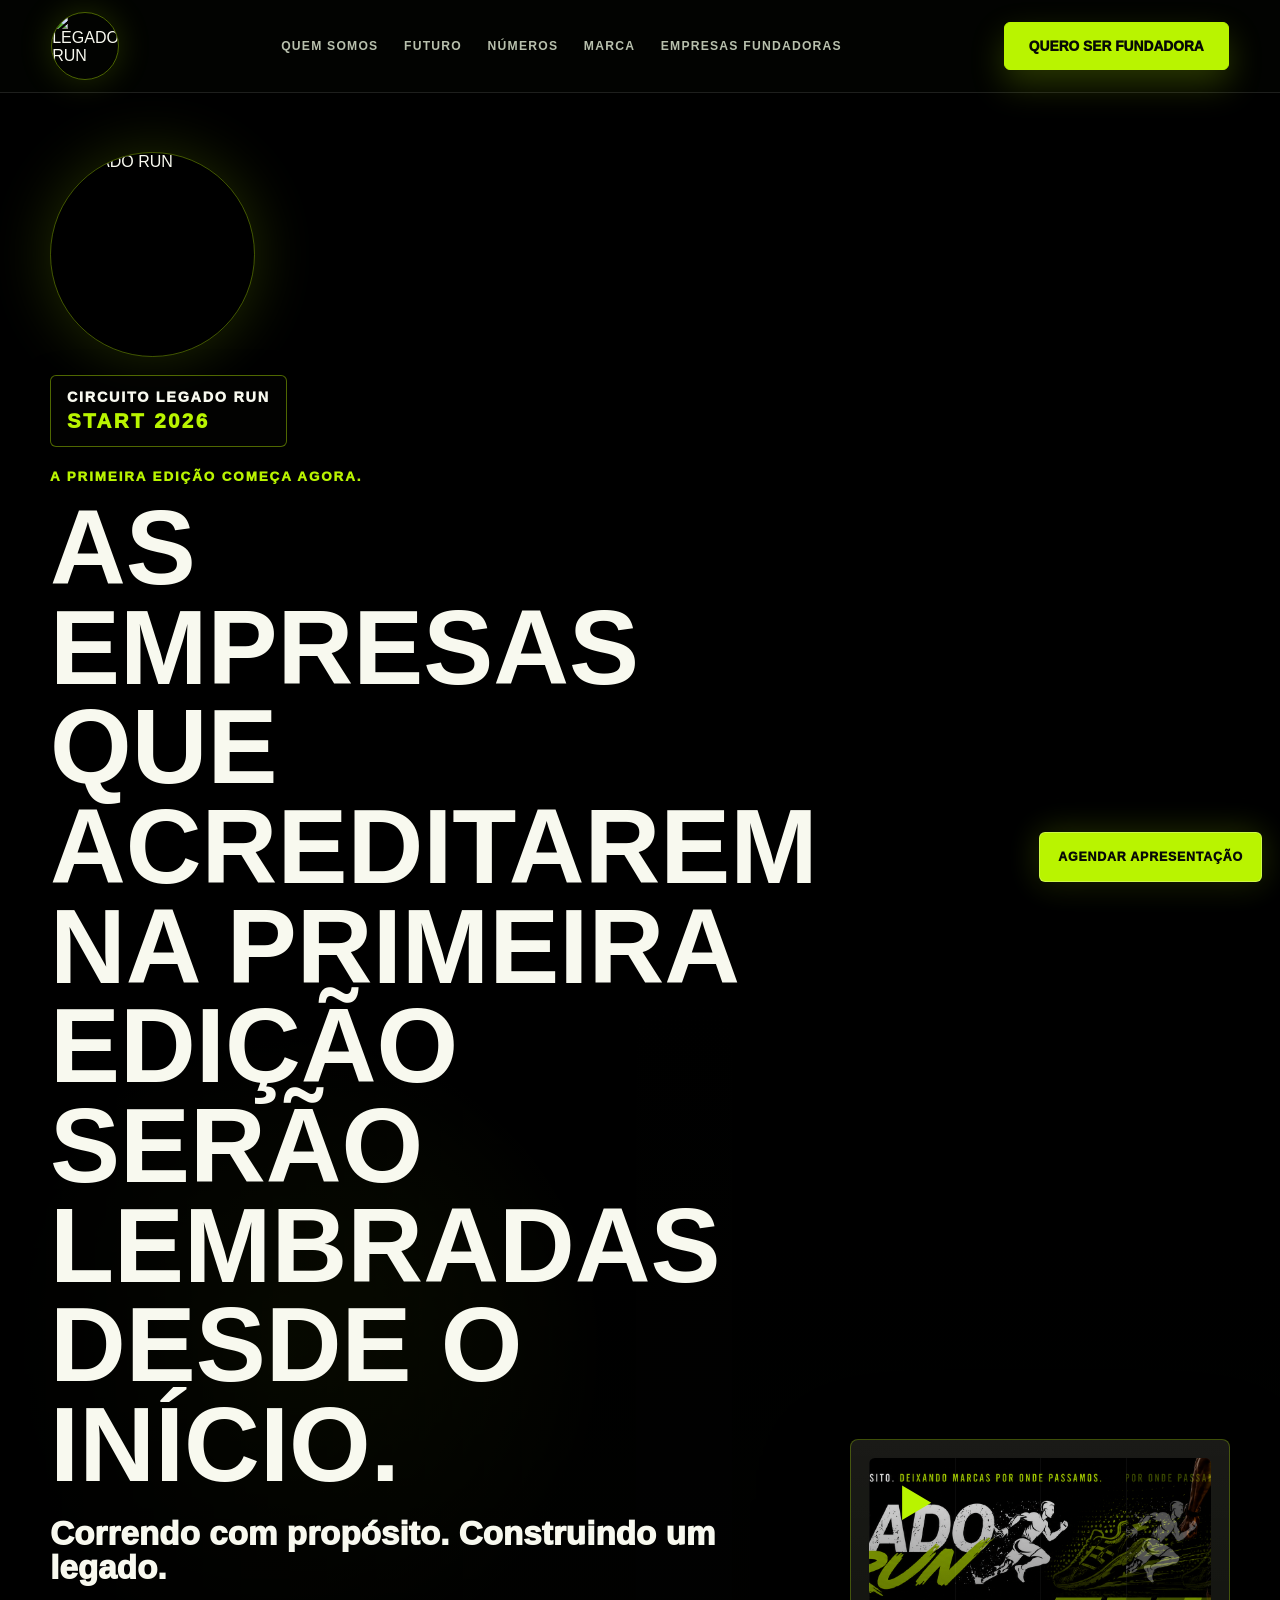
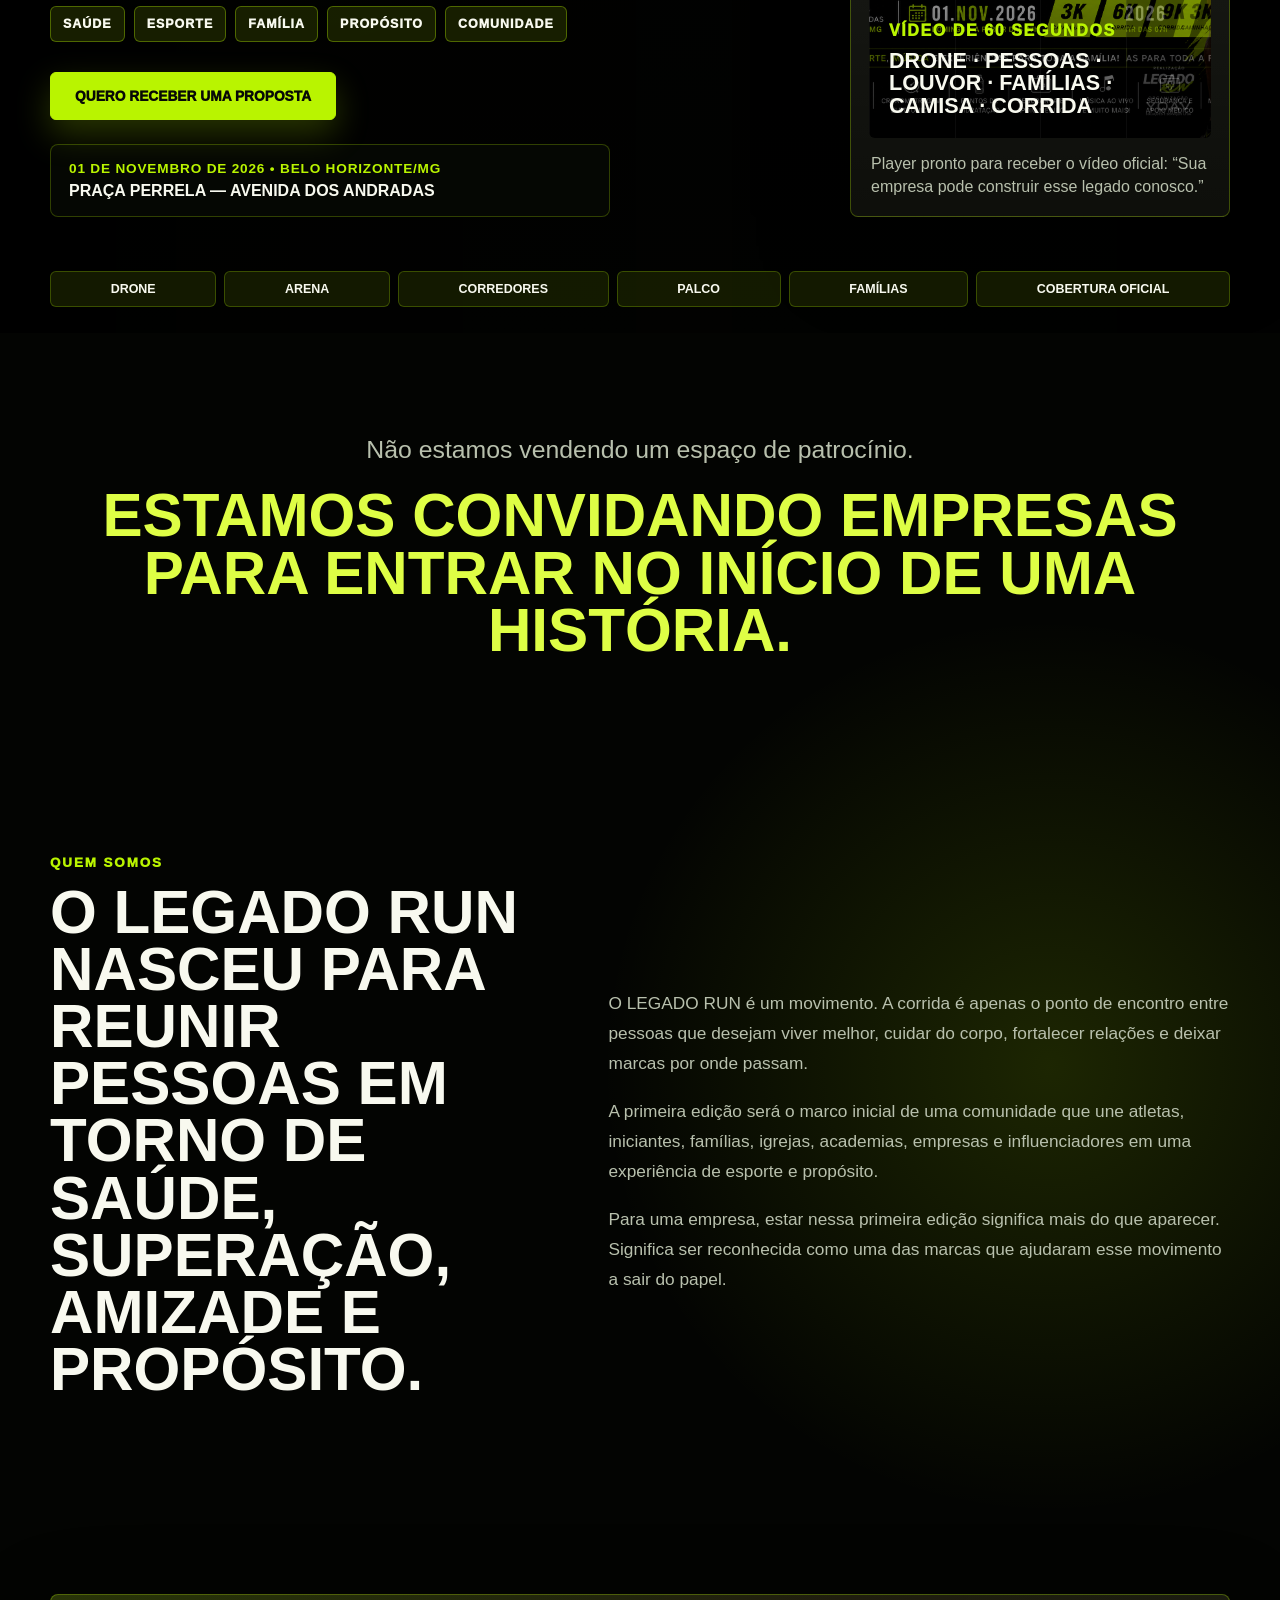
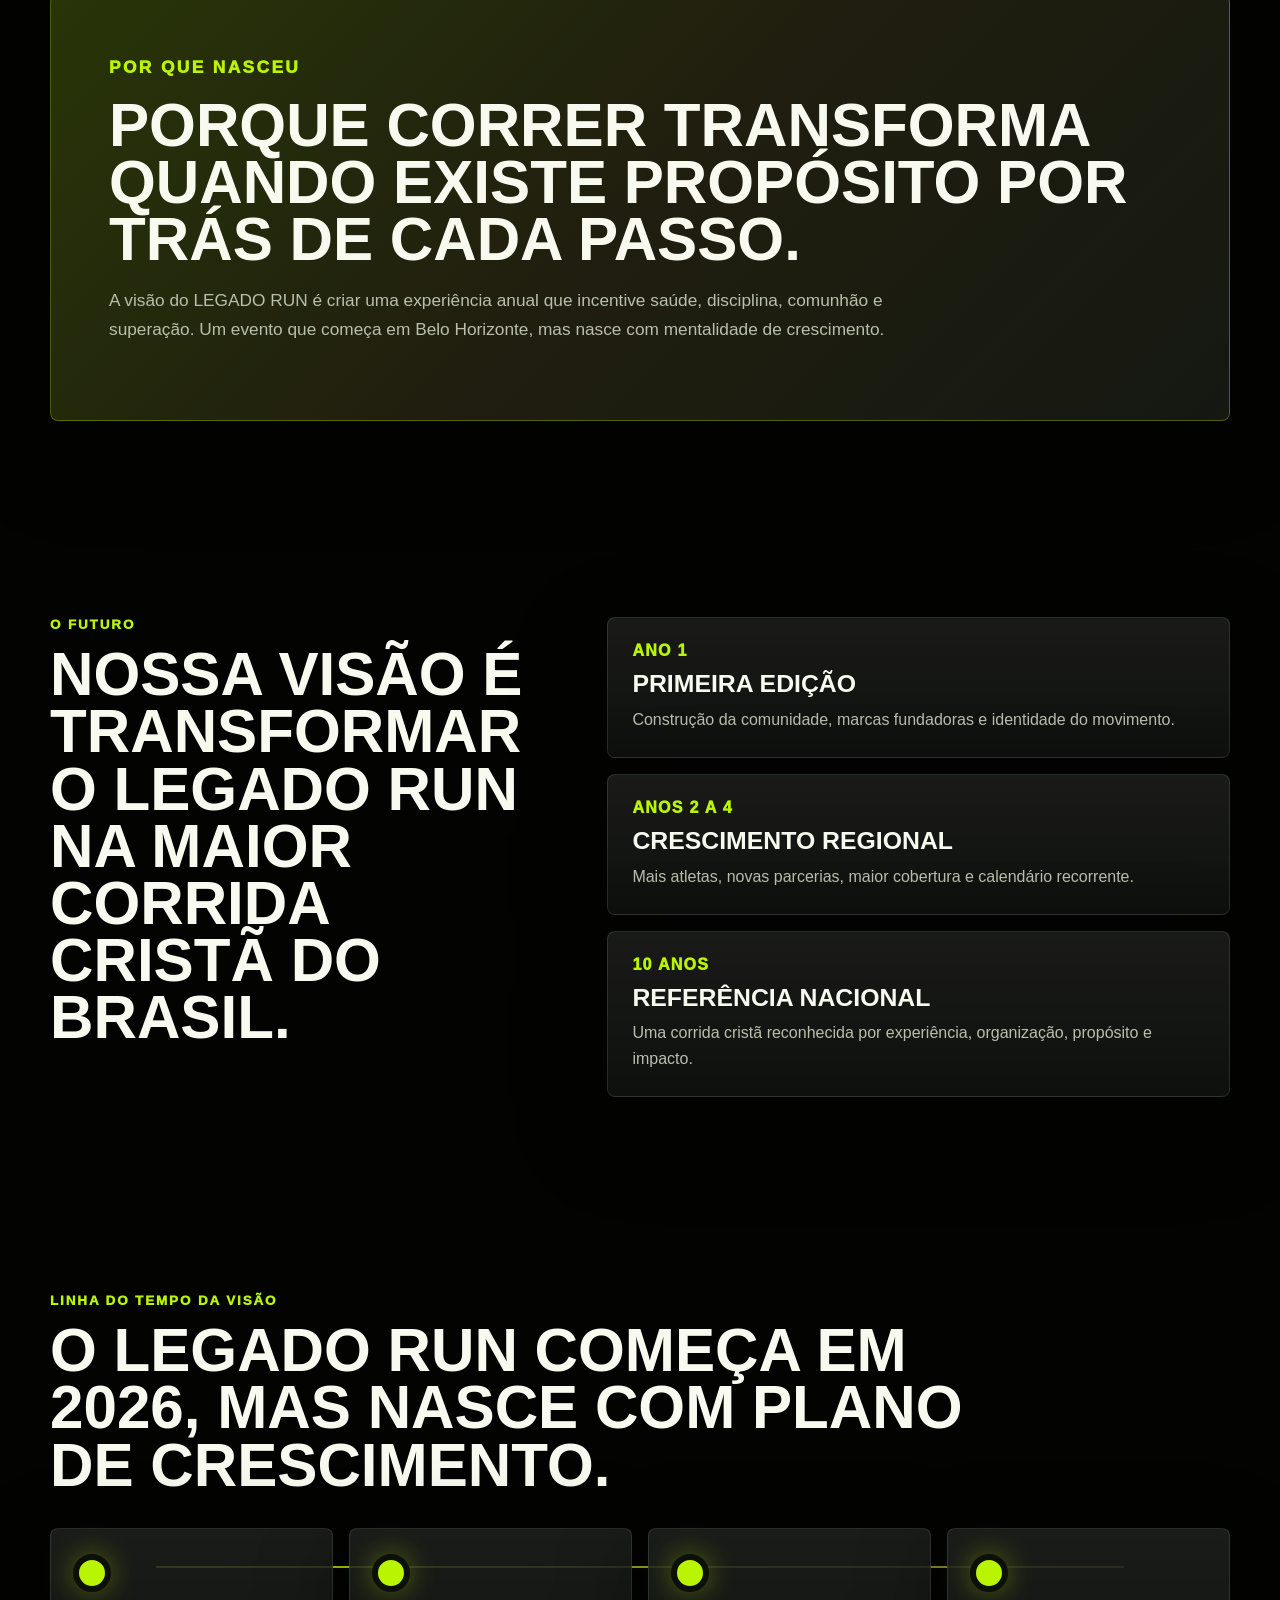
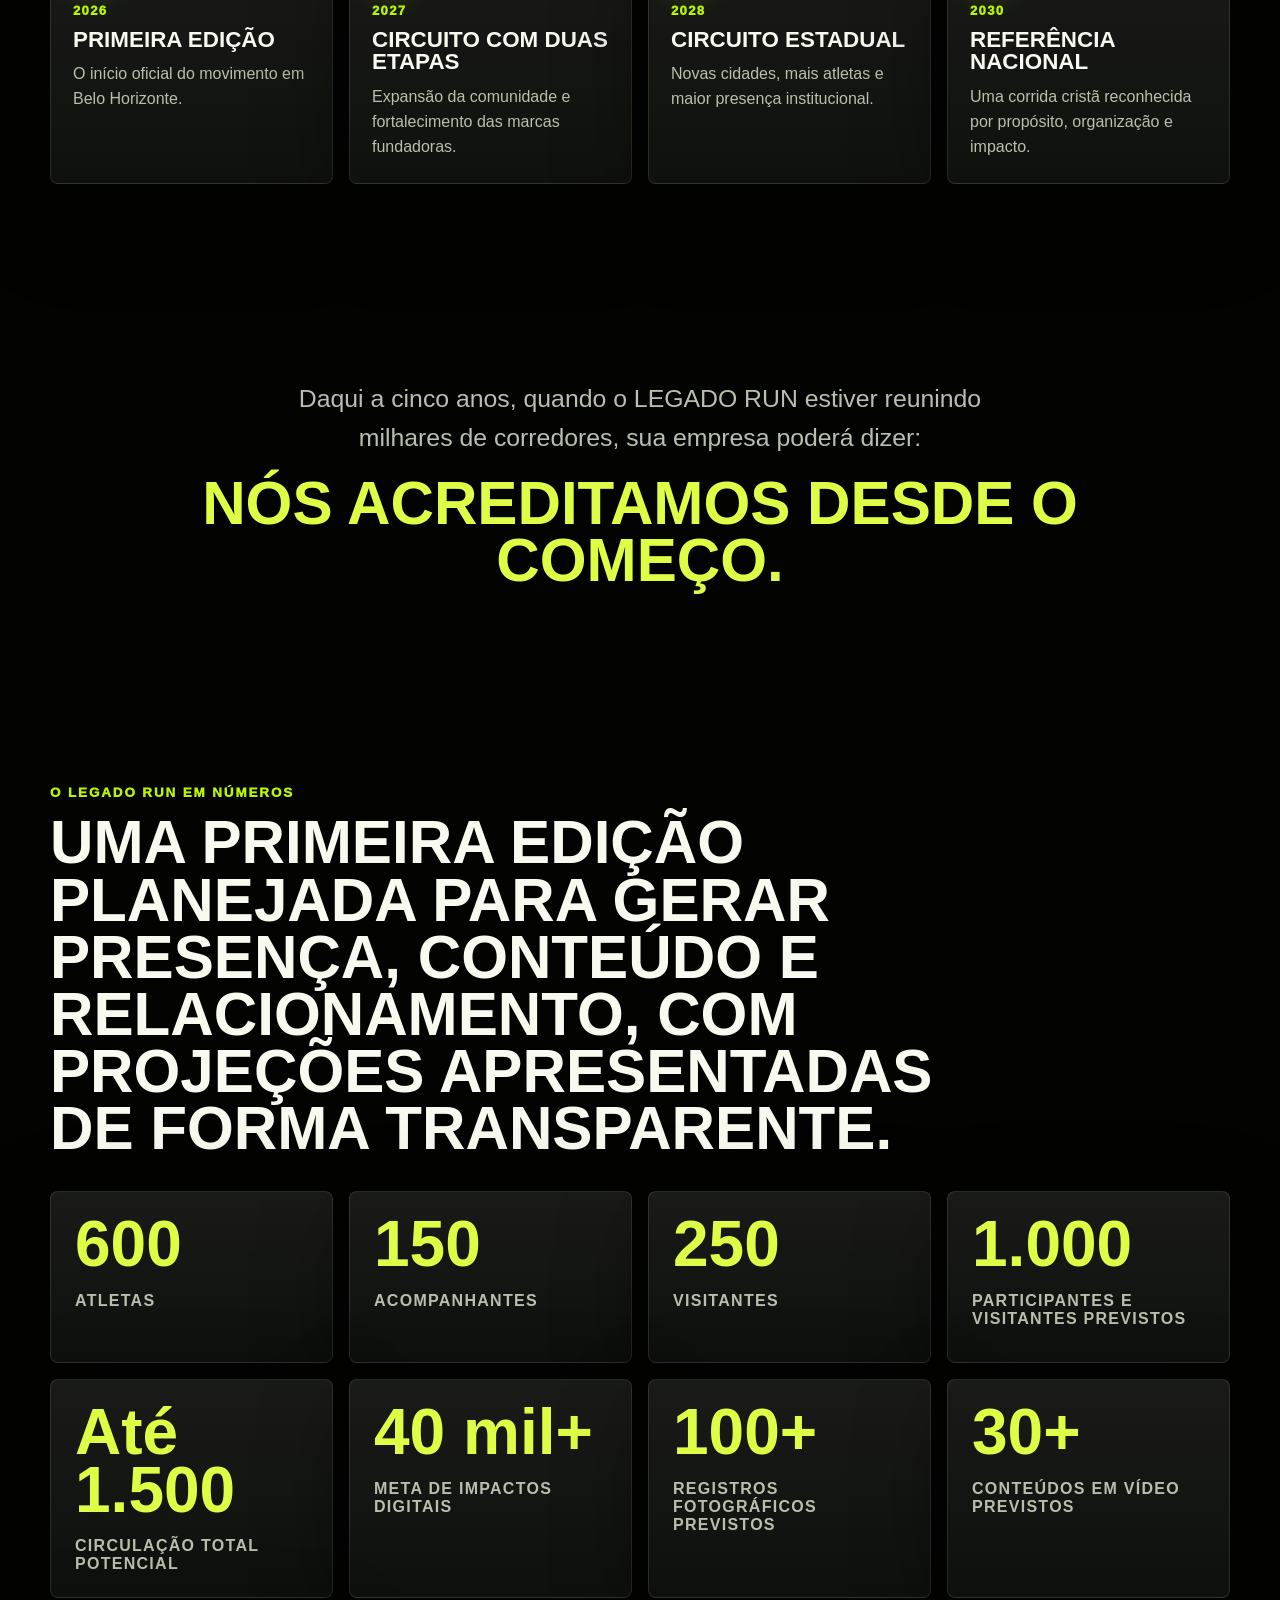
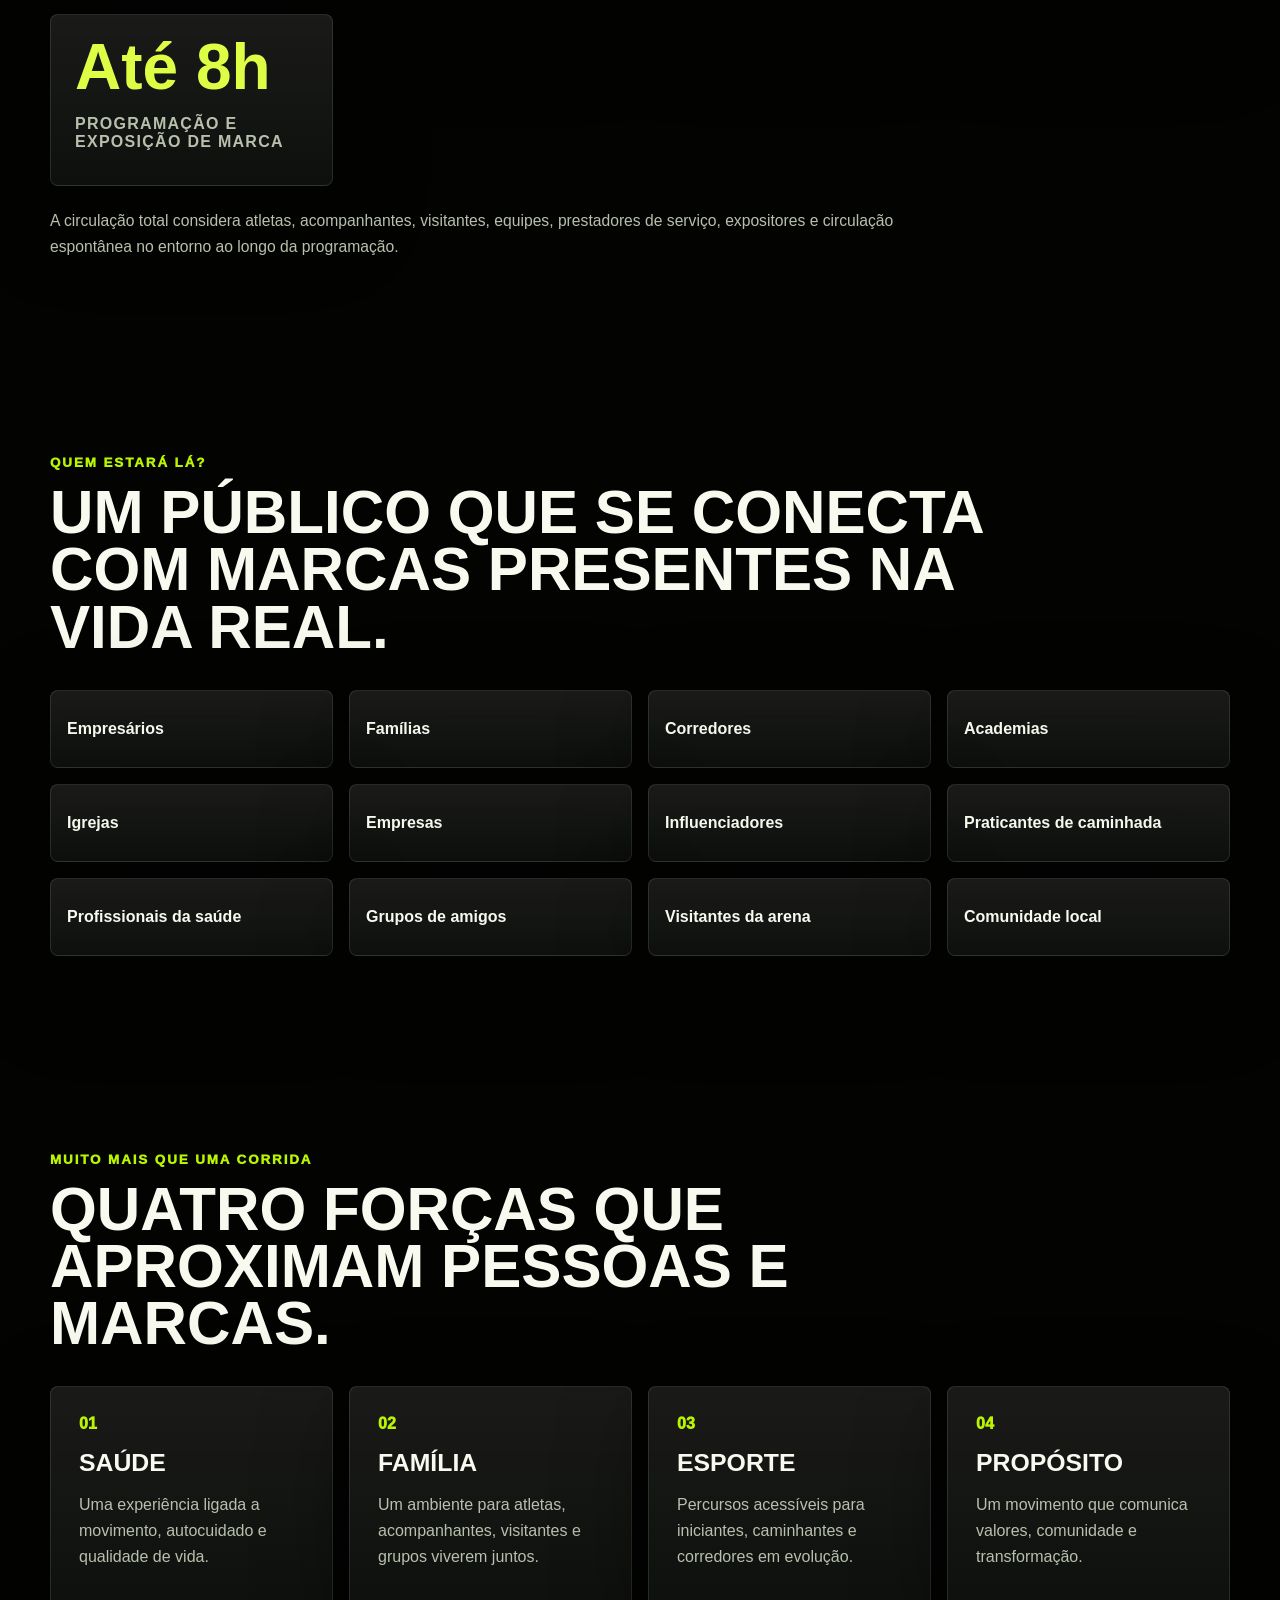
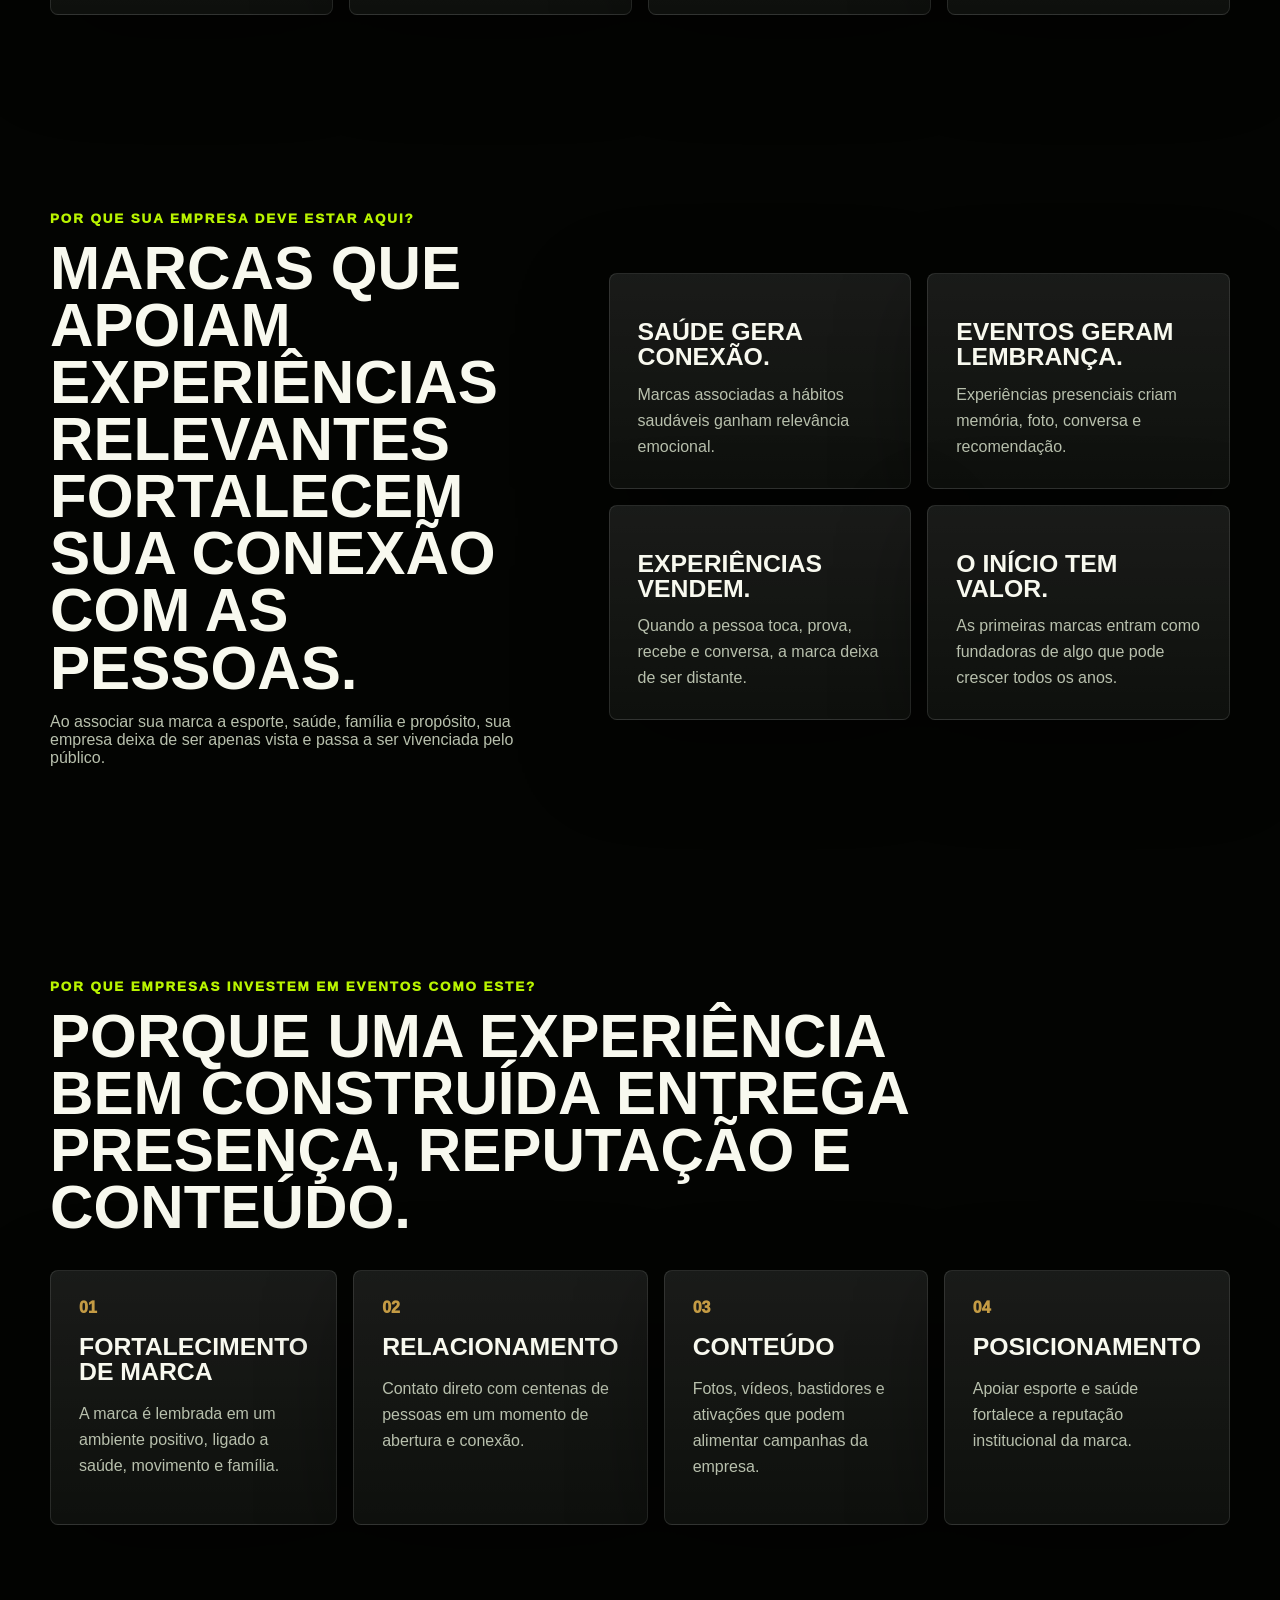
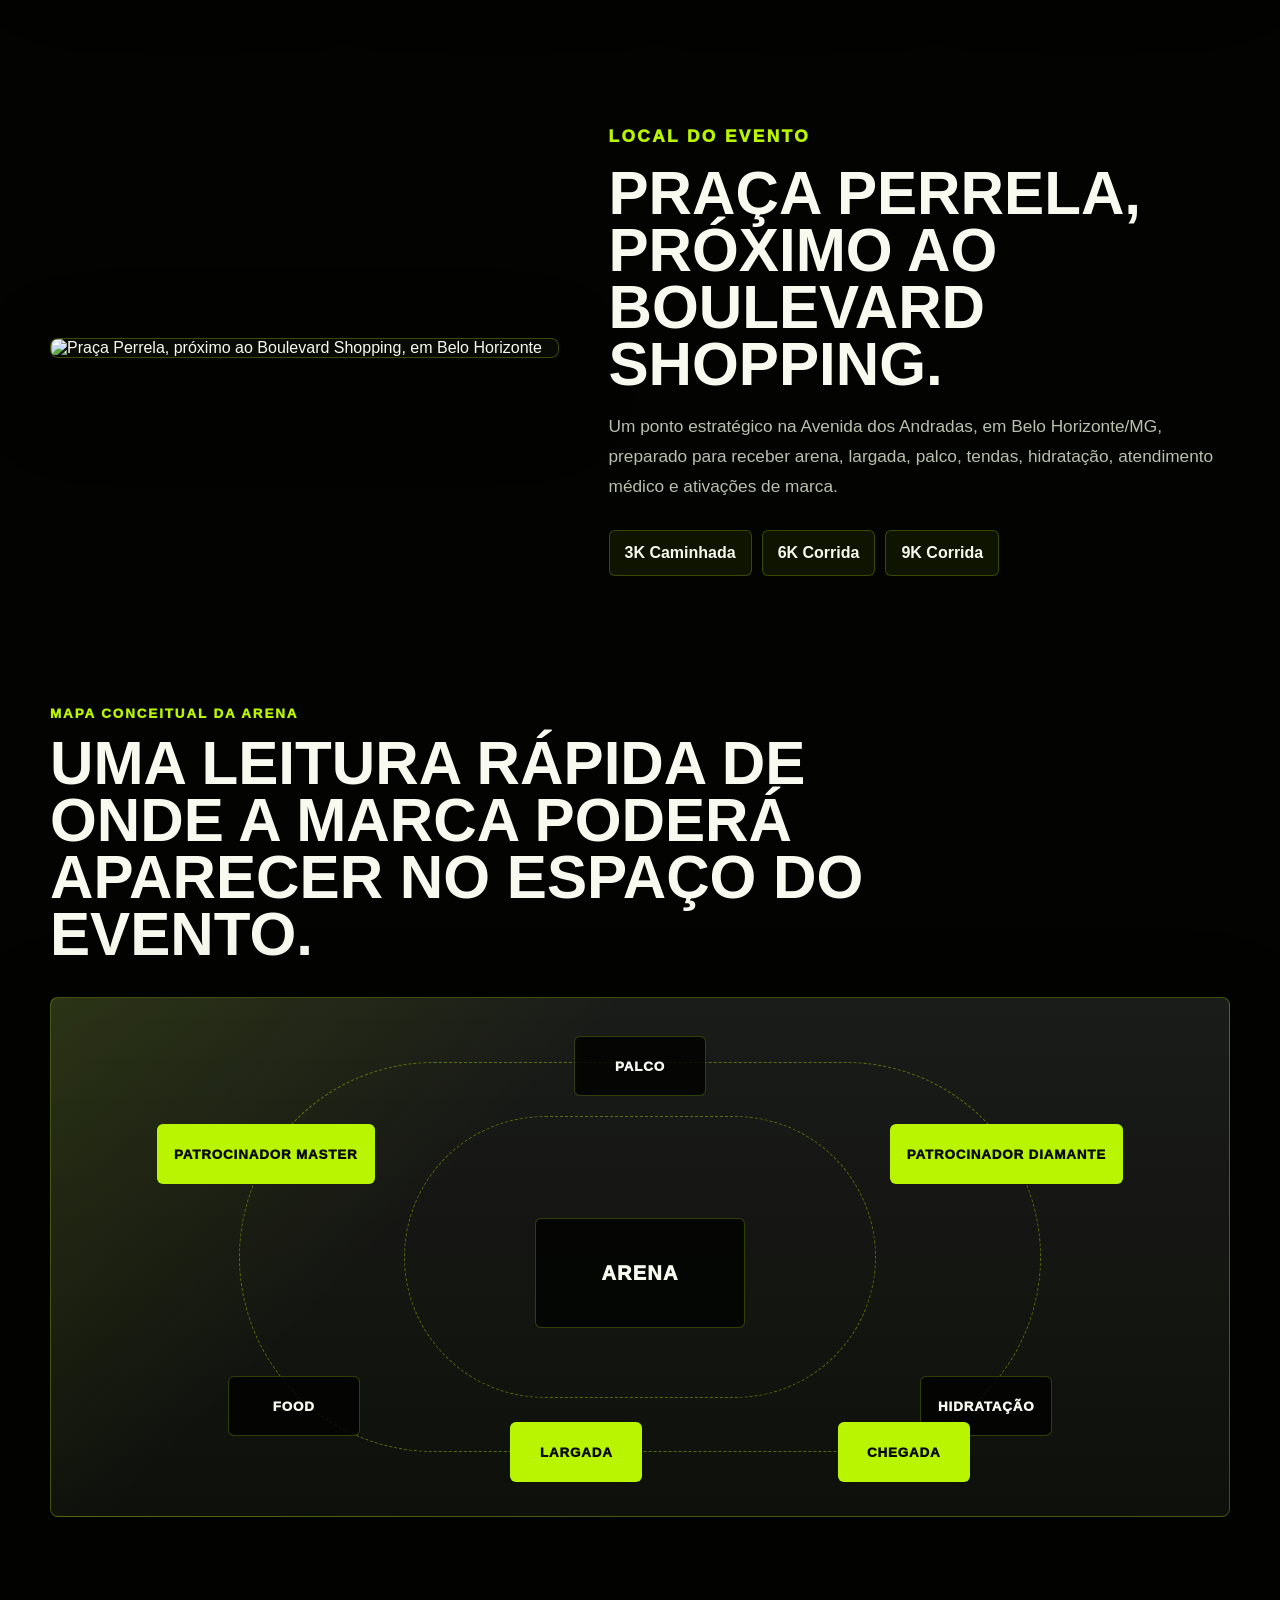
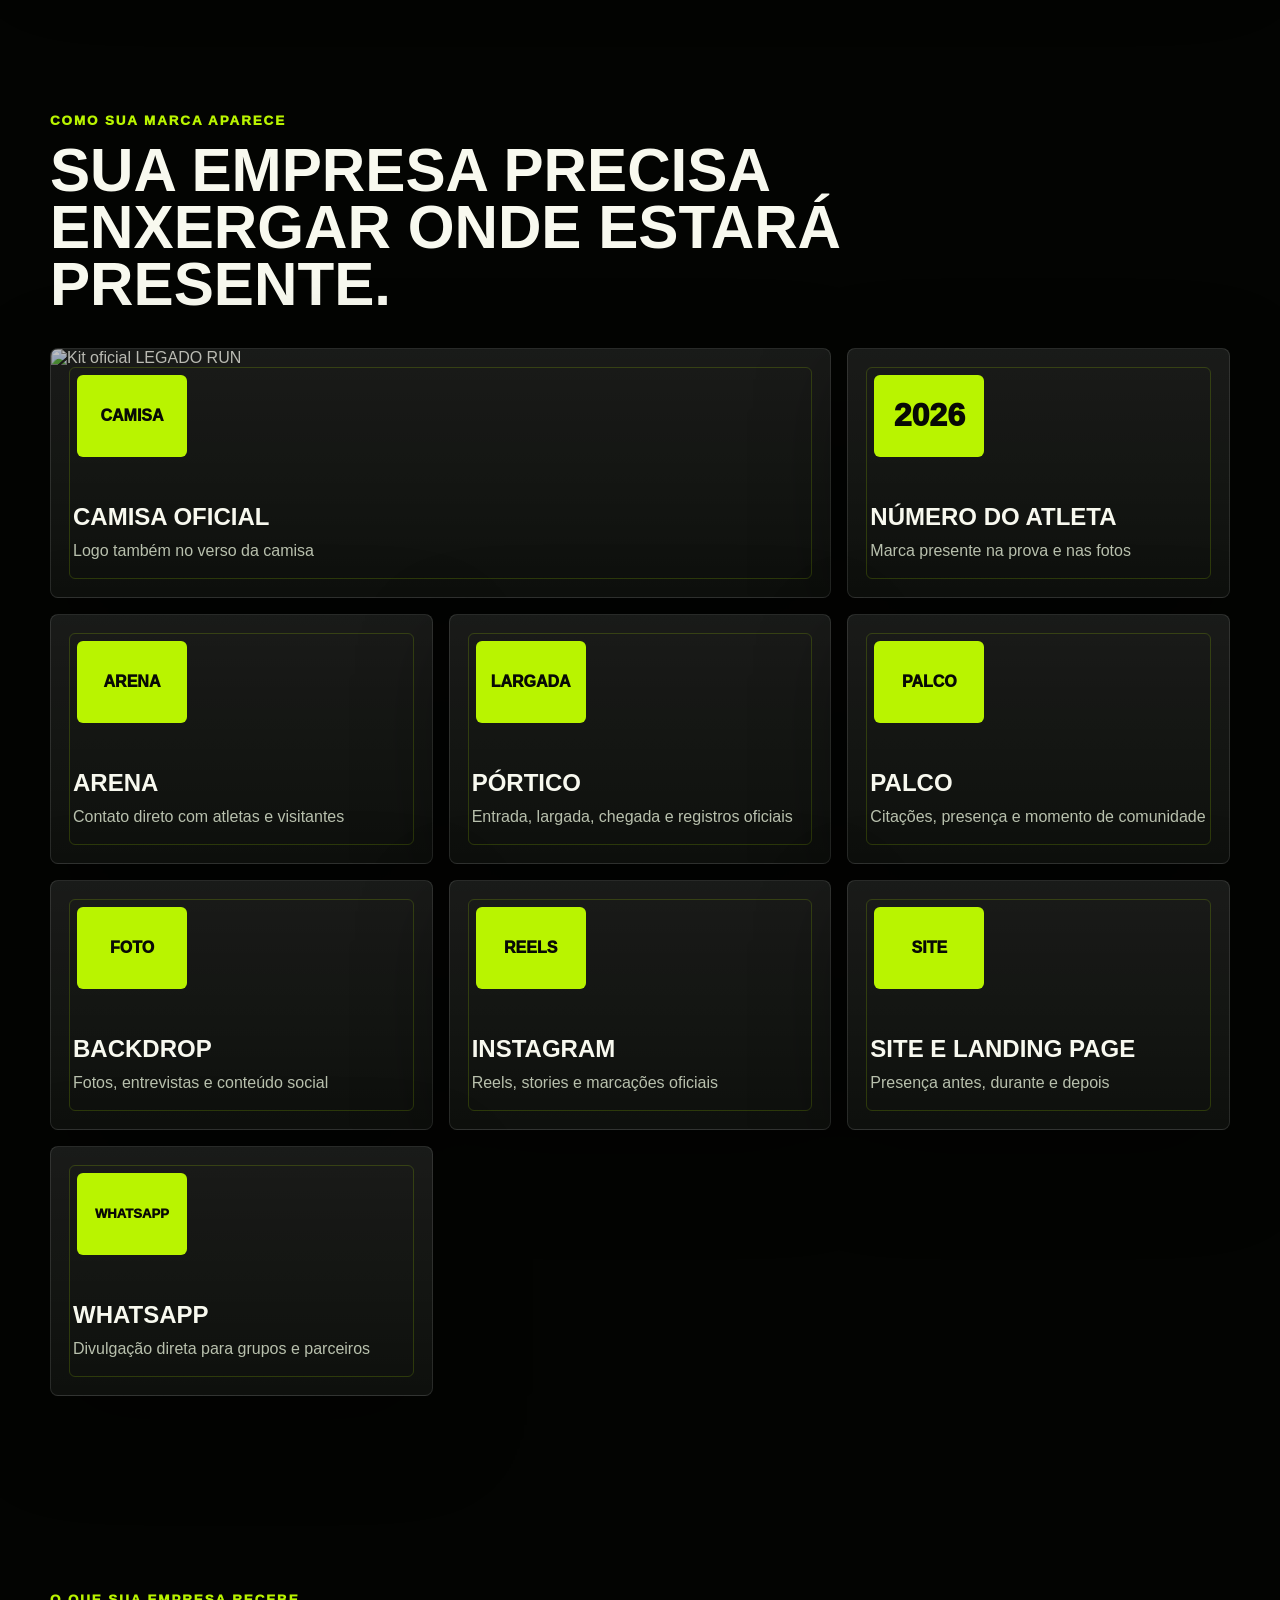
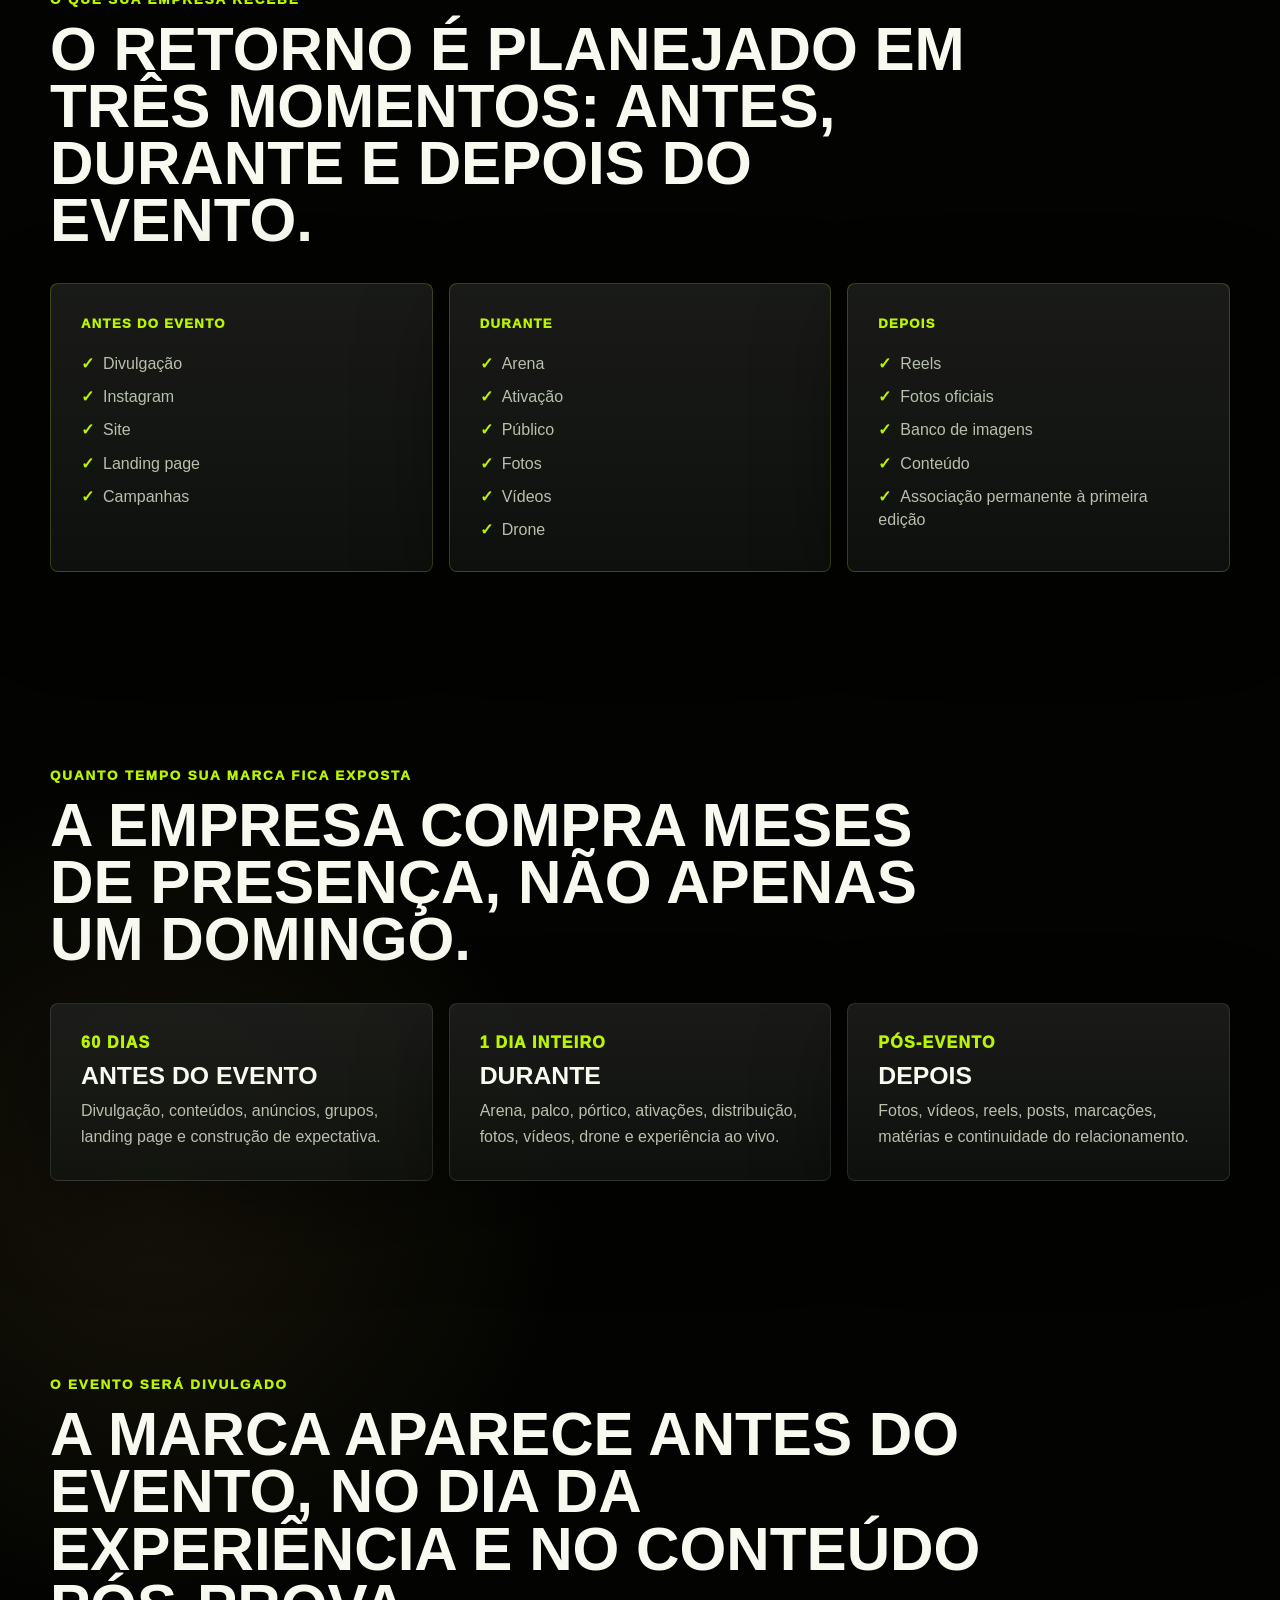
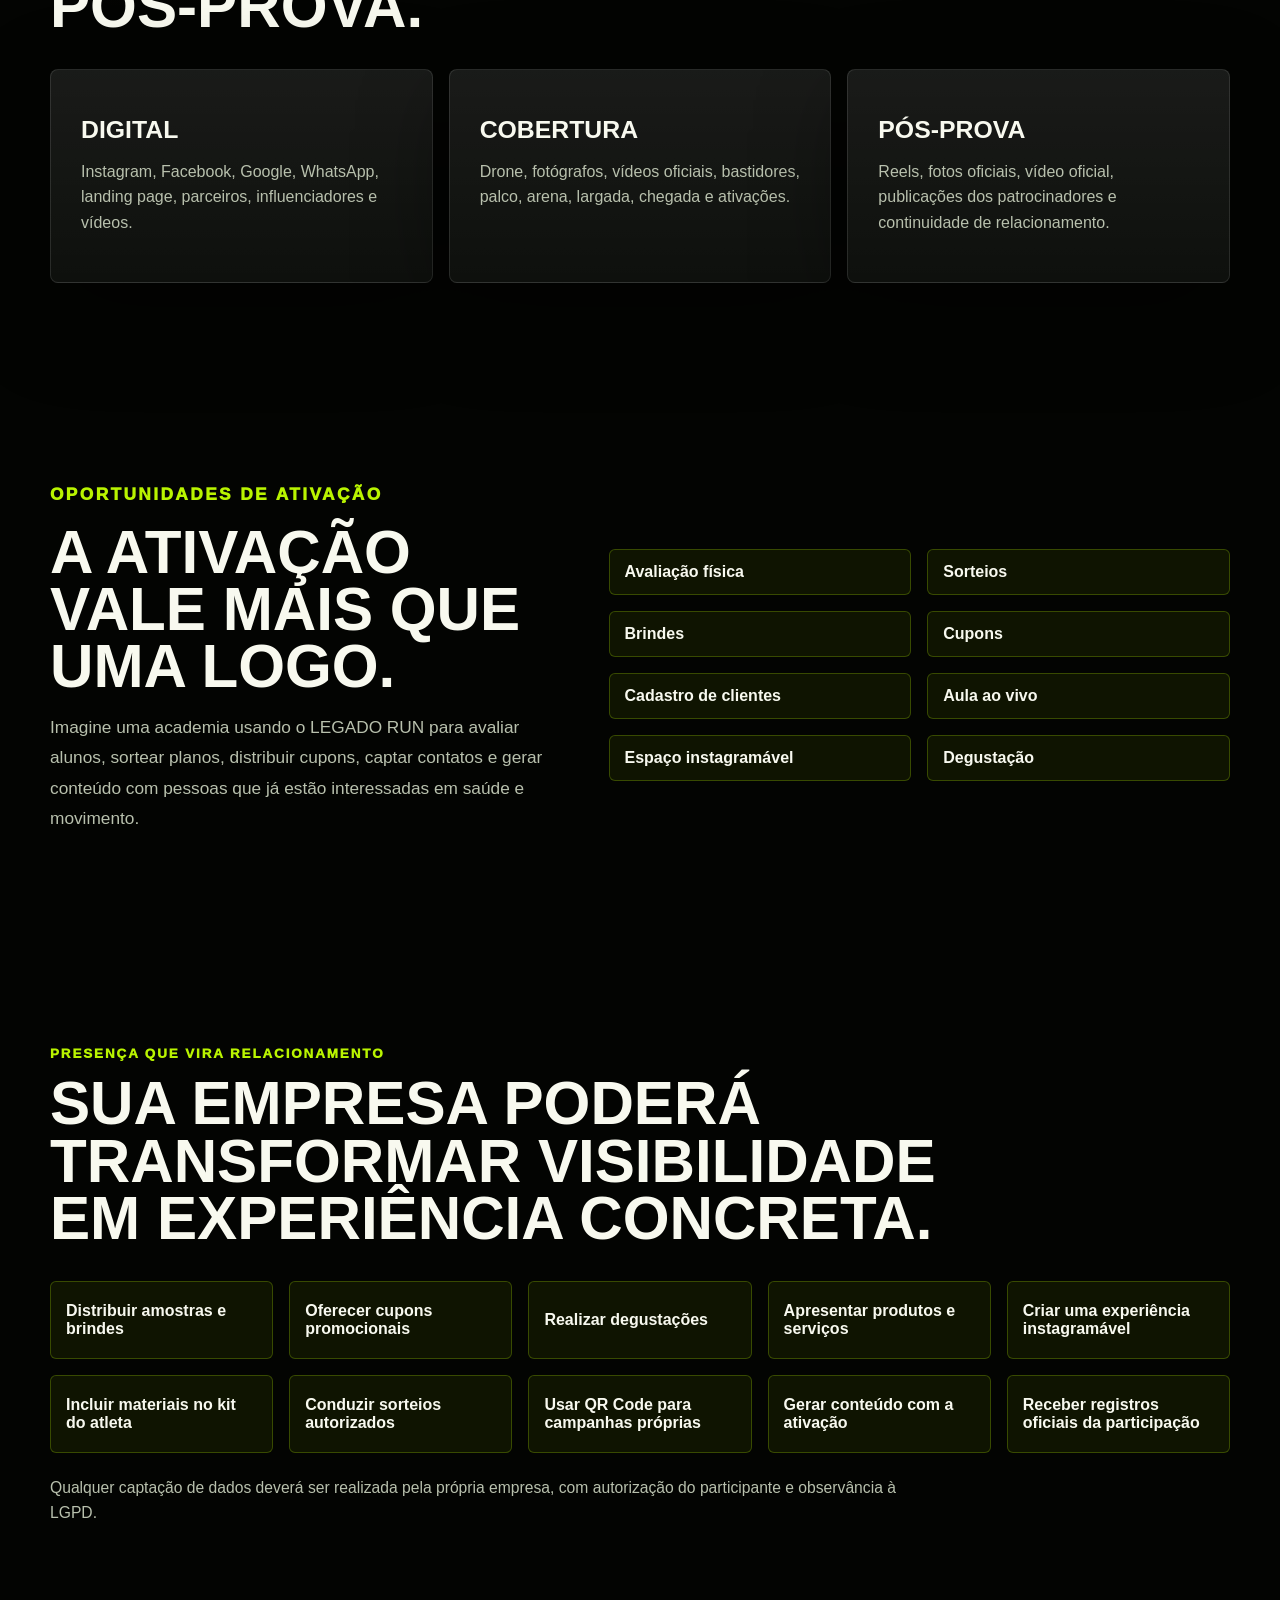
==== commit 14a15e6f: "Add files via upload" ====
--- a/index.html
+++ b/index.html
@@ -572,7 +572,7 @@
           <h2>As vagas mais estratégicas são limitadas por categoria.</h2>
         </div>
         <div class="availability-grid">
-          <article><strong>Master</strong><div class="slots"><span></span></div><small>1 vaga</small><em class="slot-status">Disponível</em></article>
+          <article class="is-confirmed"><strong>Master</strong><div class="slots"><span></span></div><small>1 vaga</small><em class="slot-status confirmed">Confirmada</em></article>
           <article><strong>Diamante</strong><div class="slots"><span></span><span></span></div><small>2 vagas</small><em class="slot-status">Disponível</em></article>
           <article><strong>Ouro</strong><div class="slots"><span></span><span></span><span></span><span></span></div><small>4 vagas</small><em class="slot-status">Disponível</em></article>
           <article><strong>Prata</strong><div class="slots"><span></span><span></span><span></span><span></span><span></span><span></span></div><small>6 vagas</small><em class="slot-status">Disponível</em></article>
@@ -583,11 +583,15 @@
       <section class="believers section">
         <div class="section-heading">
           <p class="kicker">Empresas que já acreditam neste movimento</p>
-          <h2>As primeiras marcas confirmadas serão apresentadas aqui.</h2>
+          <h2>A primeira marca fundadora já decidiu caminhar com o LEGADO RUN.</h2>
         </div>
         <div class="believers-board">
-          <strong>Em breve</strong>
-          <p>Quando o primeiro patrocinador for confirmado, sua marca entrará nesta área de destaque.</p>
+          <article class="believer-card">
+            <span>Empresa Fundadora Master</span>
+            <img src="assets/master-clean-lavanderia.jpeg" alt="Master Clean Lavanderia" />
+            <strong>Master Clean Lavanderia</strong>
+            <p>Marca confirmada entre as empresas que acreditaram no movimento desde a primeira edição.</p>
+          </article>
         </div>
       </section>
 
--- a/styles.css
+++ b/styles.css
@@ -1107,6 +1107,25 @@
   box-shadow: 0 0 18px rgba(185, 244, 0, 0.6);
 }
 
+.slot-status.confirmed {
+  background: rgba(196, 155, 68, 0.16);
+  border-color: rgba(196, 155, 68, 0.58);
+  color: var(--gold);
+}
+
+.slot-status.confirmed::before {
+  background: var(--gold);
+  border-radius: 50%;
+  box-shadow: 0 0 18px rgba(196, 155, 68, 0.48);
+}
+
+.availability-grid article.is-confirmed {
+  border-color: rgba(196, 155, 68, 0.58);
+  background:
+    linear-gradient(135deg, rgba(196, 155, 68, 0.18), rgba(255, 255, 255, 0.035)),
+    rgba(10, 12, 8, 0.82);
+}
+
 .believers-board {
   min-height: 220px;
   display: grid;
@@ -1123,14 +1142,42 @@
   box-shadow: var(--shadow);
 }
 
-.believers-board strong {
+.believer-card {
+  width: min(680px, 100%);
+  display: grid;
+  justify-items: center;
+  gap: 18px;
+}
+
+.believer-card span {
+  padding: 9px 12px;
+  background: rgba(196, 155, 68, 0.16);
+  border: 1px solid rgba(196, 155, 68, 0.52);
+  border-radius: 6px;
+  color: var(--gold);
+  font-size: 0.78rem;
+  font-weight: 950;
+  letter-spacing: 0.1em;
+  text-transform: uppercase;
+}
+
+.believer-card img {
+  width: min(520px, 100%);
+  padding: 22px;
+  background: #fff;
+  border: 1px solid rgba(255, 255, 255, 0.32);
+  border-radius: 8px;
+  box-shadow: 0 24px 64px rgba(0, 0, 0, 0.34);
+}
+
+.believer-card strong {
   color: var(--acid-2);
-  font-size: clamp(2.5rem, 6vw, 5.4rem);
-  line-height: 0.95;
-  text-transform: uppercase;
-}
-
-.believers-board p {
+  font-size: clamp(1.8rem, 4vw, 3.8rem);
+  line-height: 0.98;
+  text-transform: uppercase;
+}
+
+.believer-card p {
   max-width: 620px;
   margin: 0;
   font-size: 1.08rem;
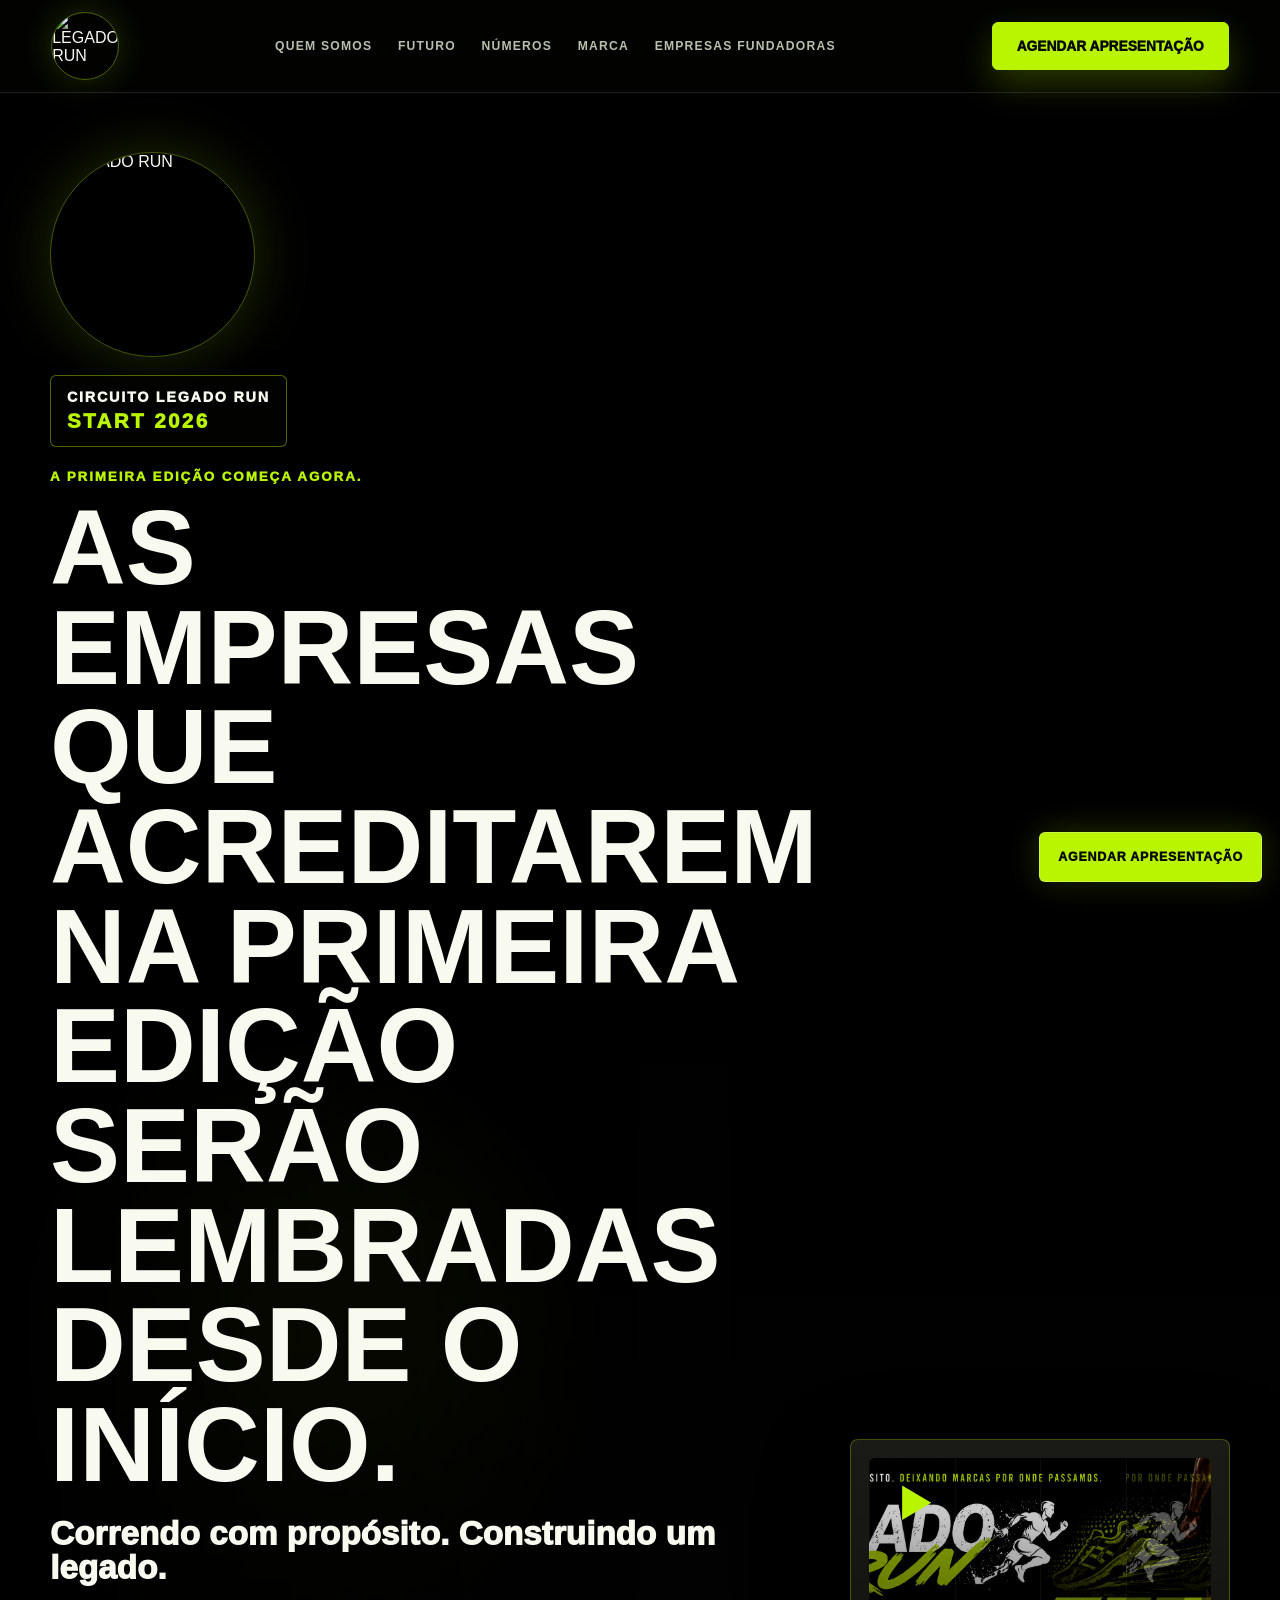
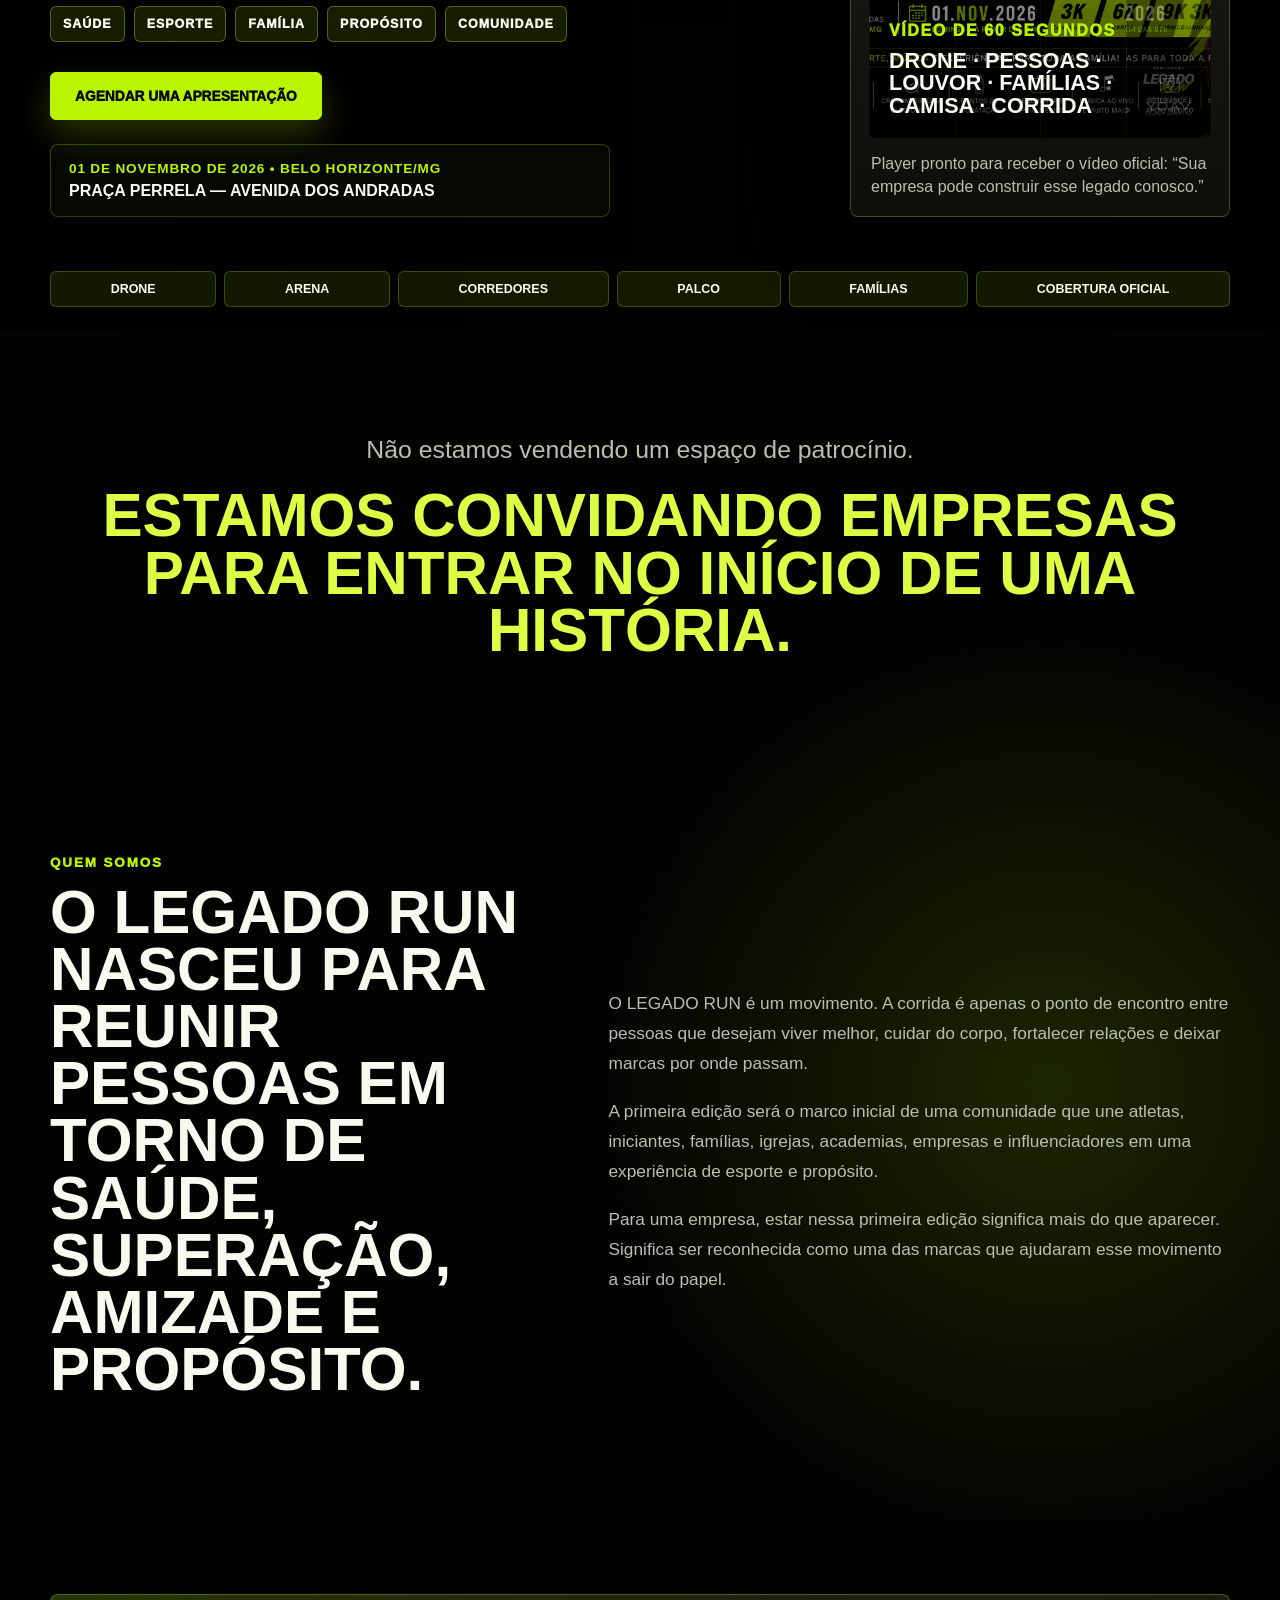
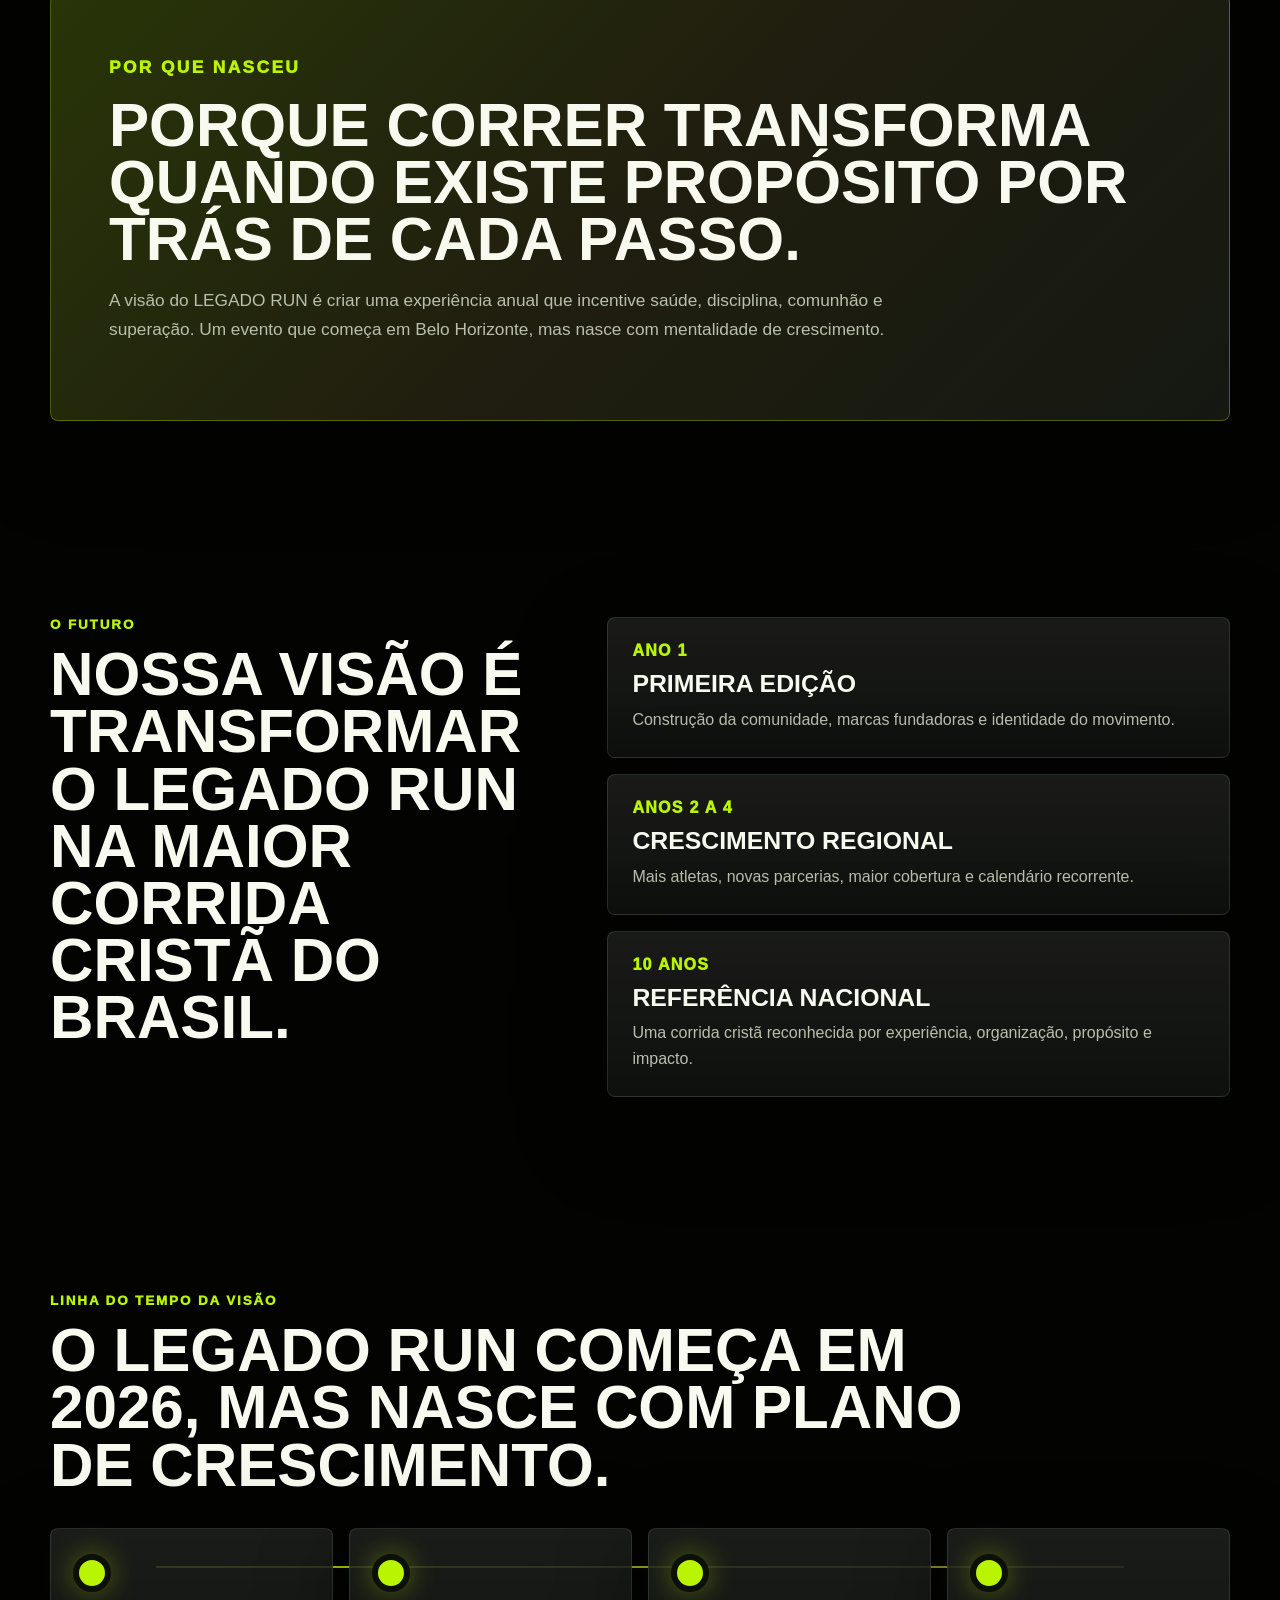
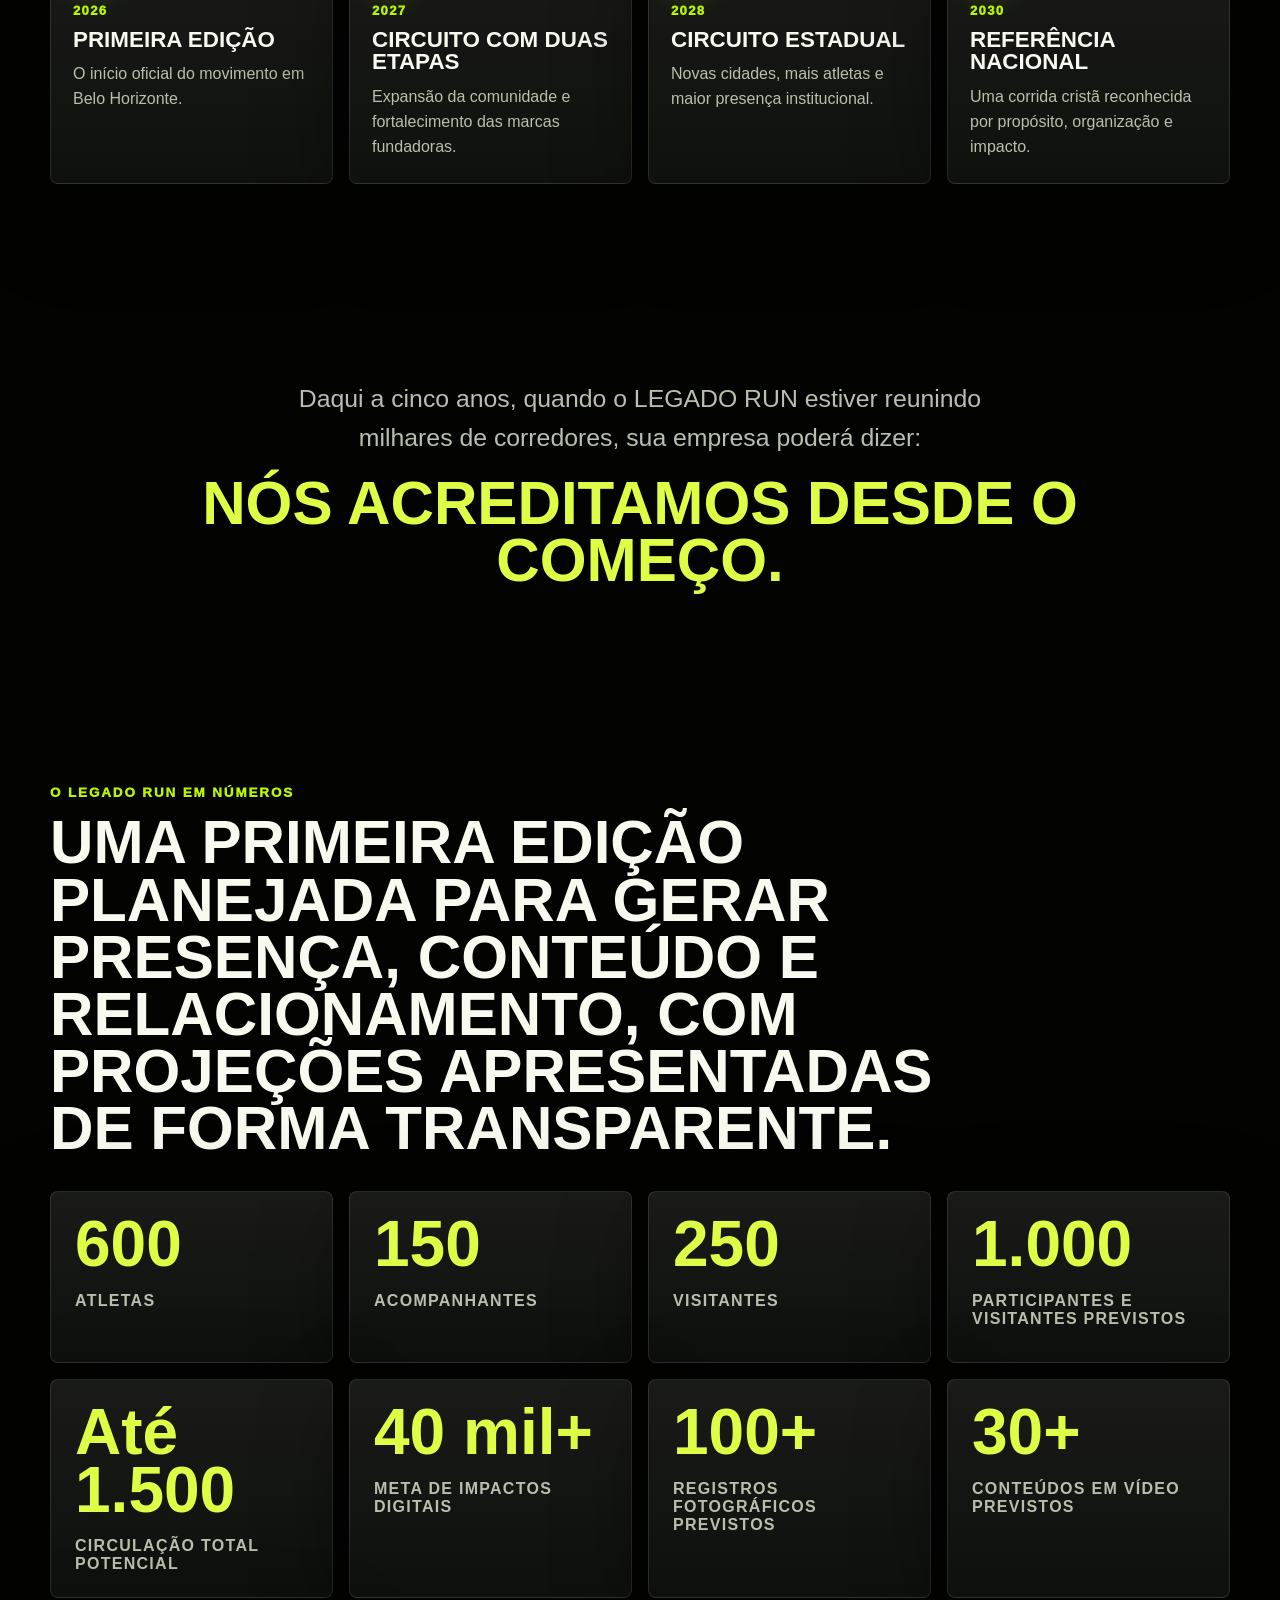
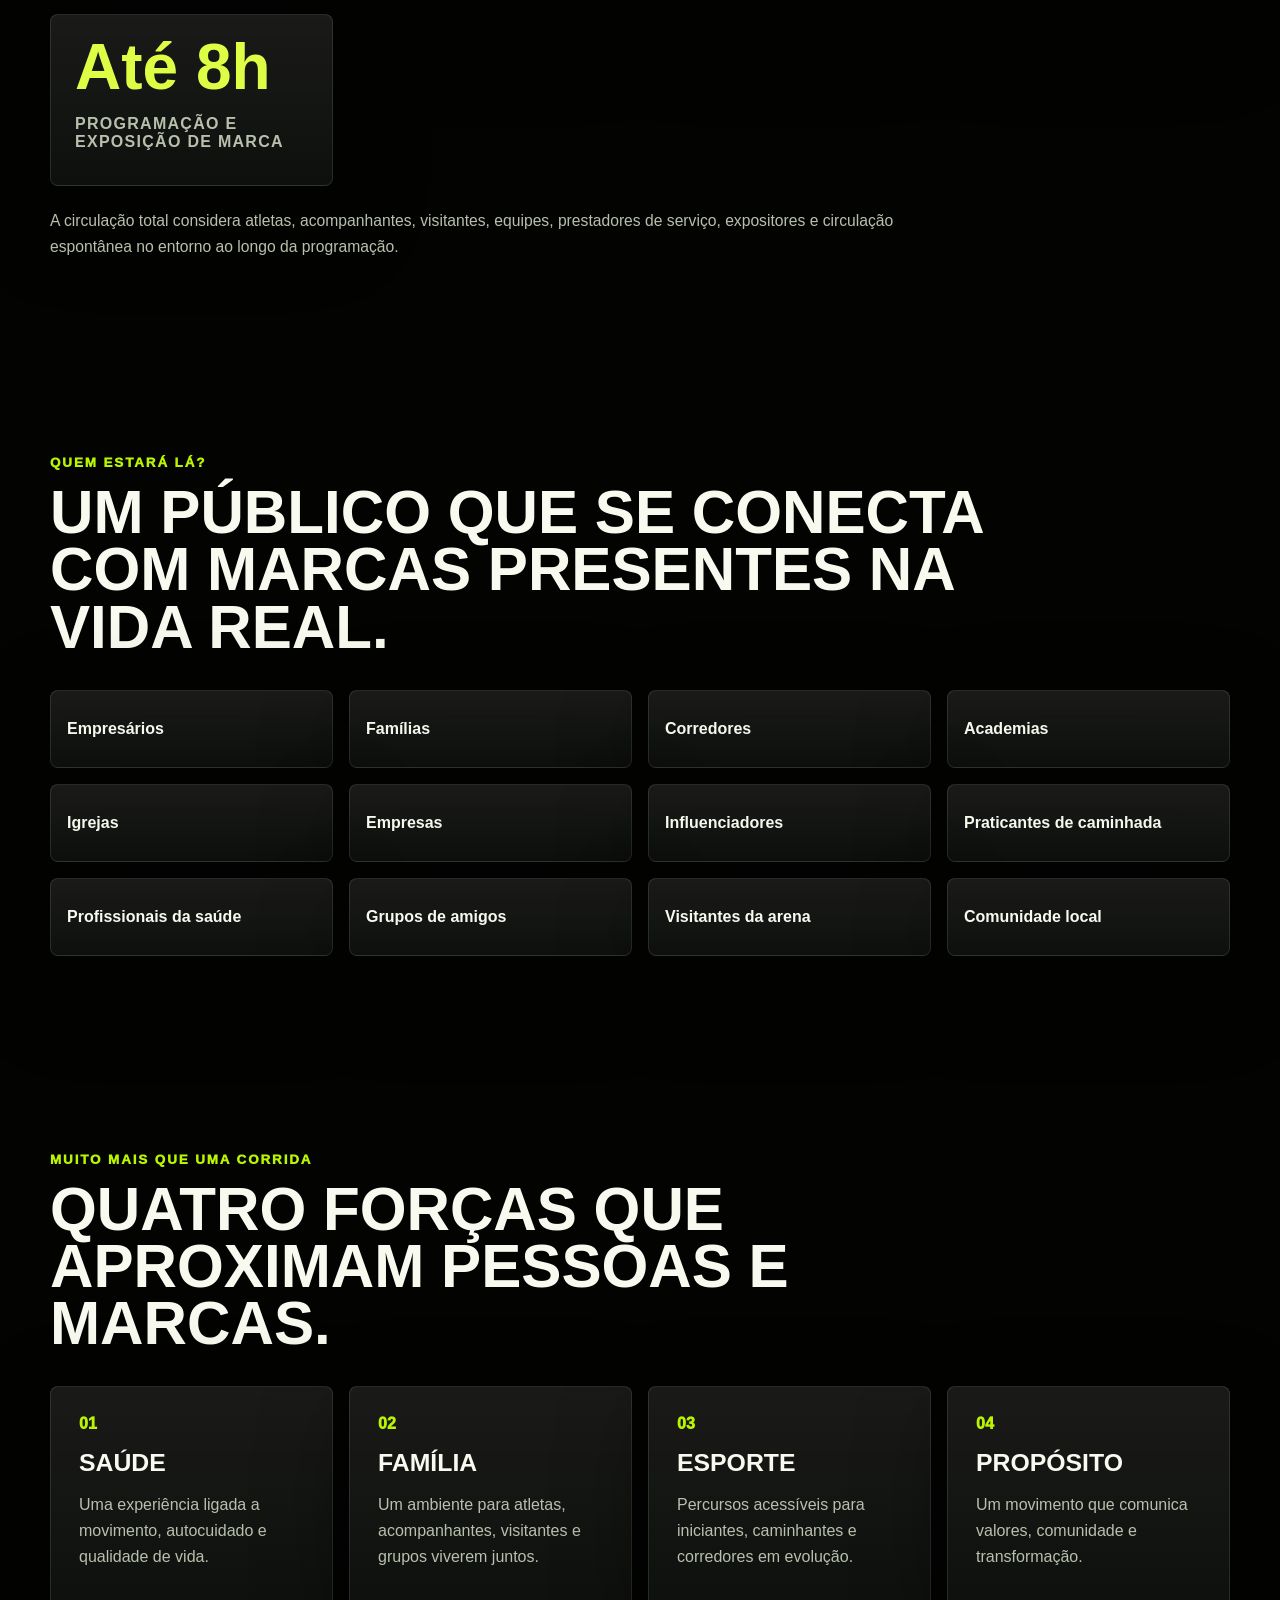
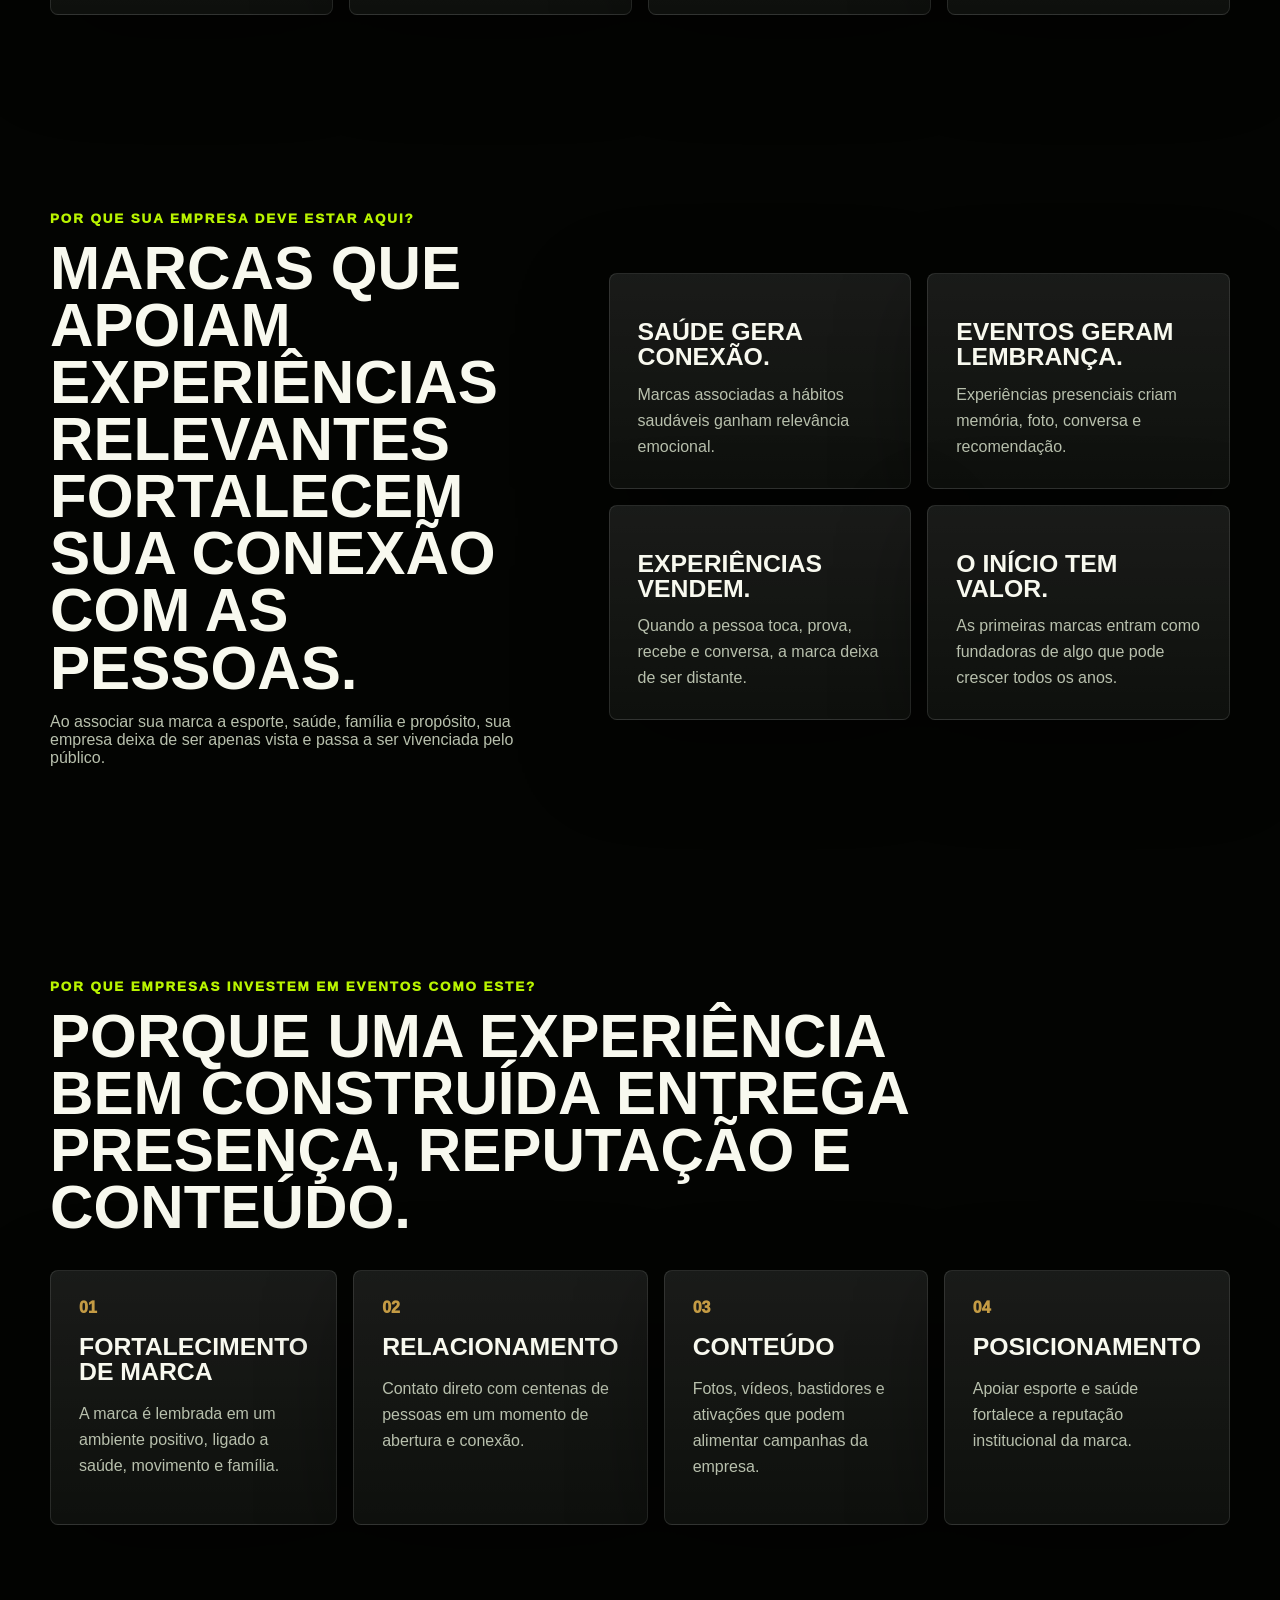
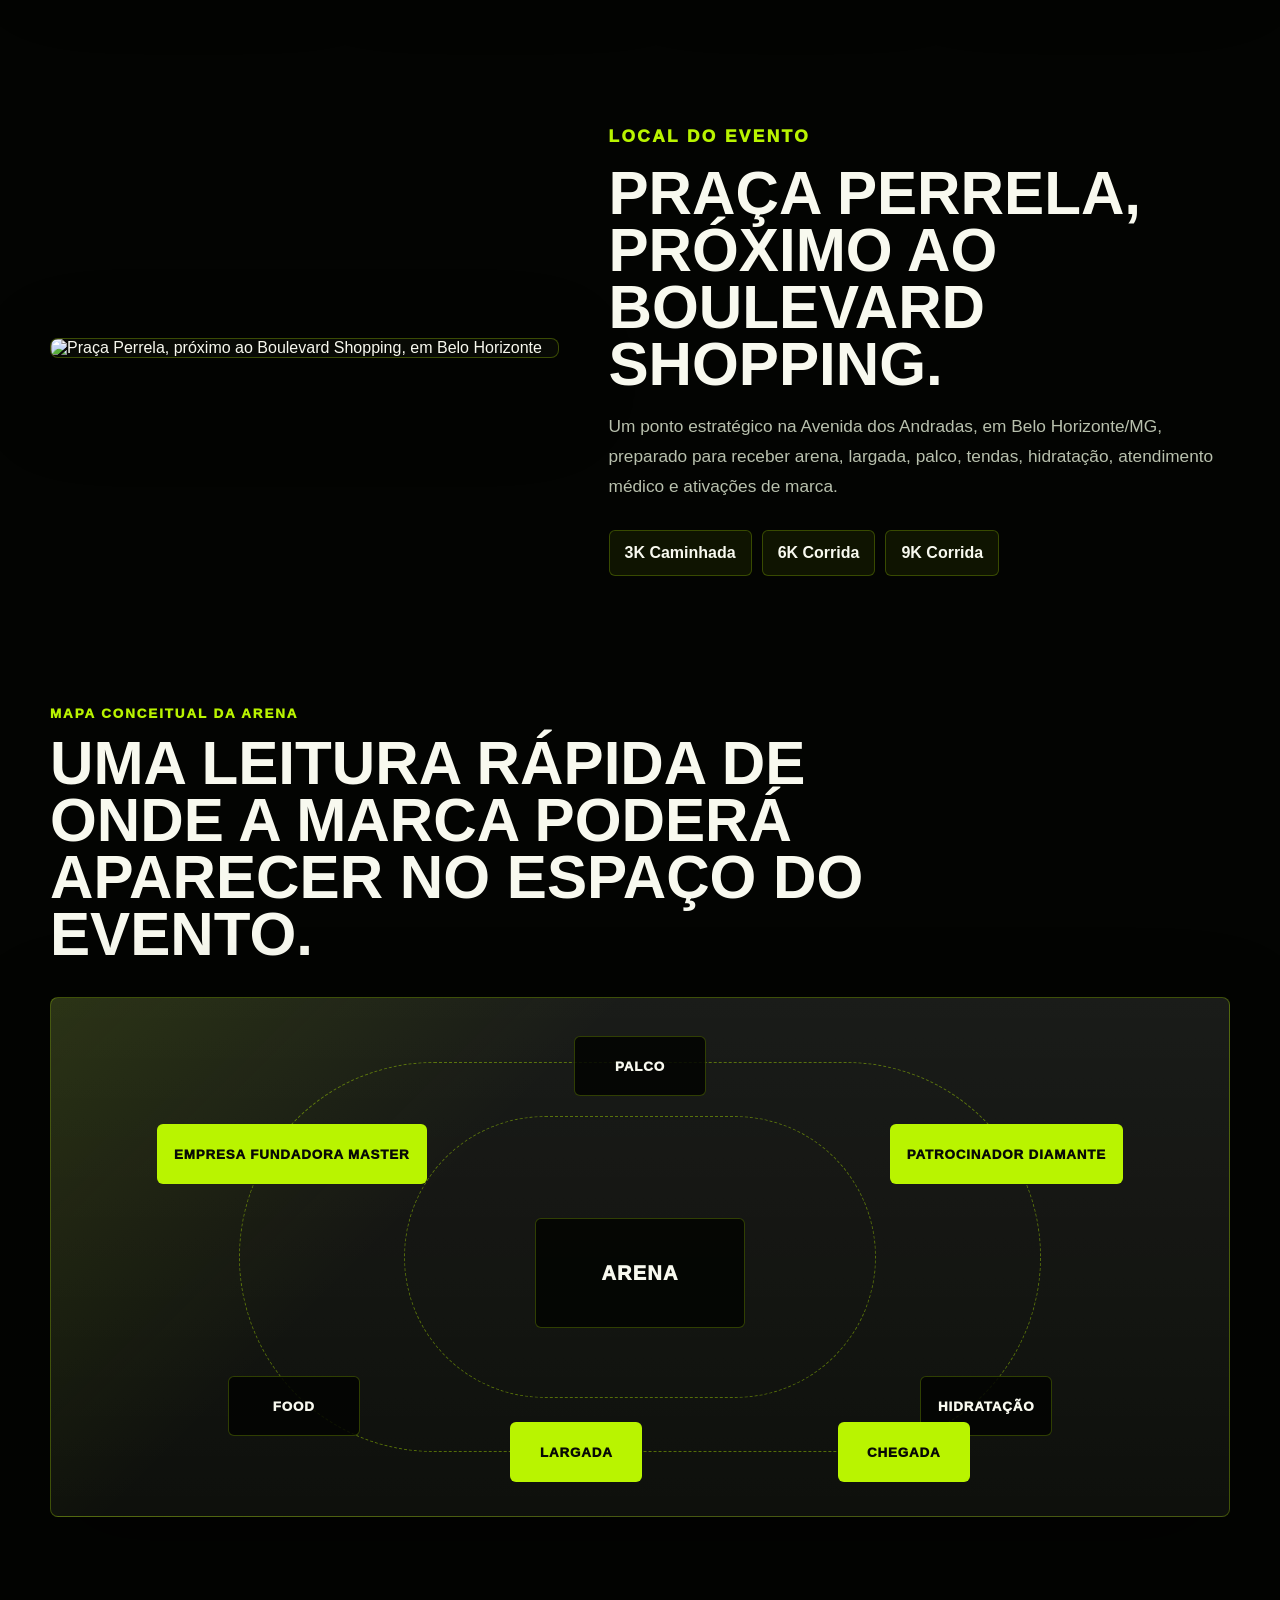
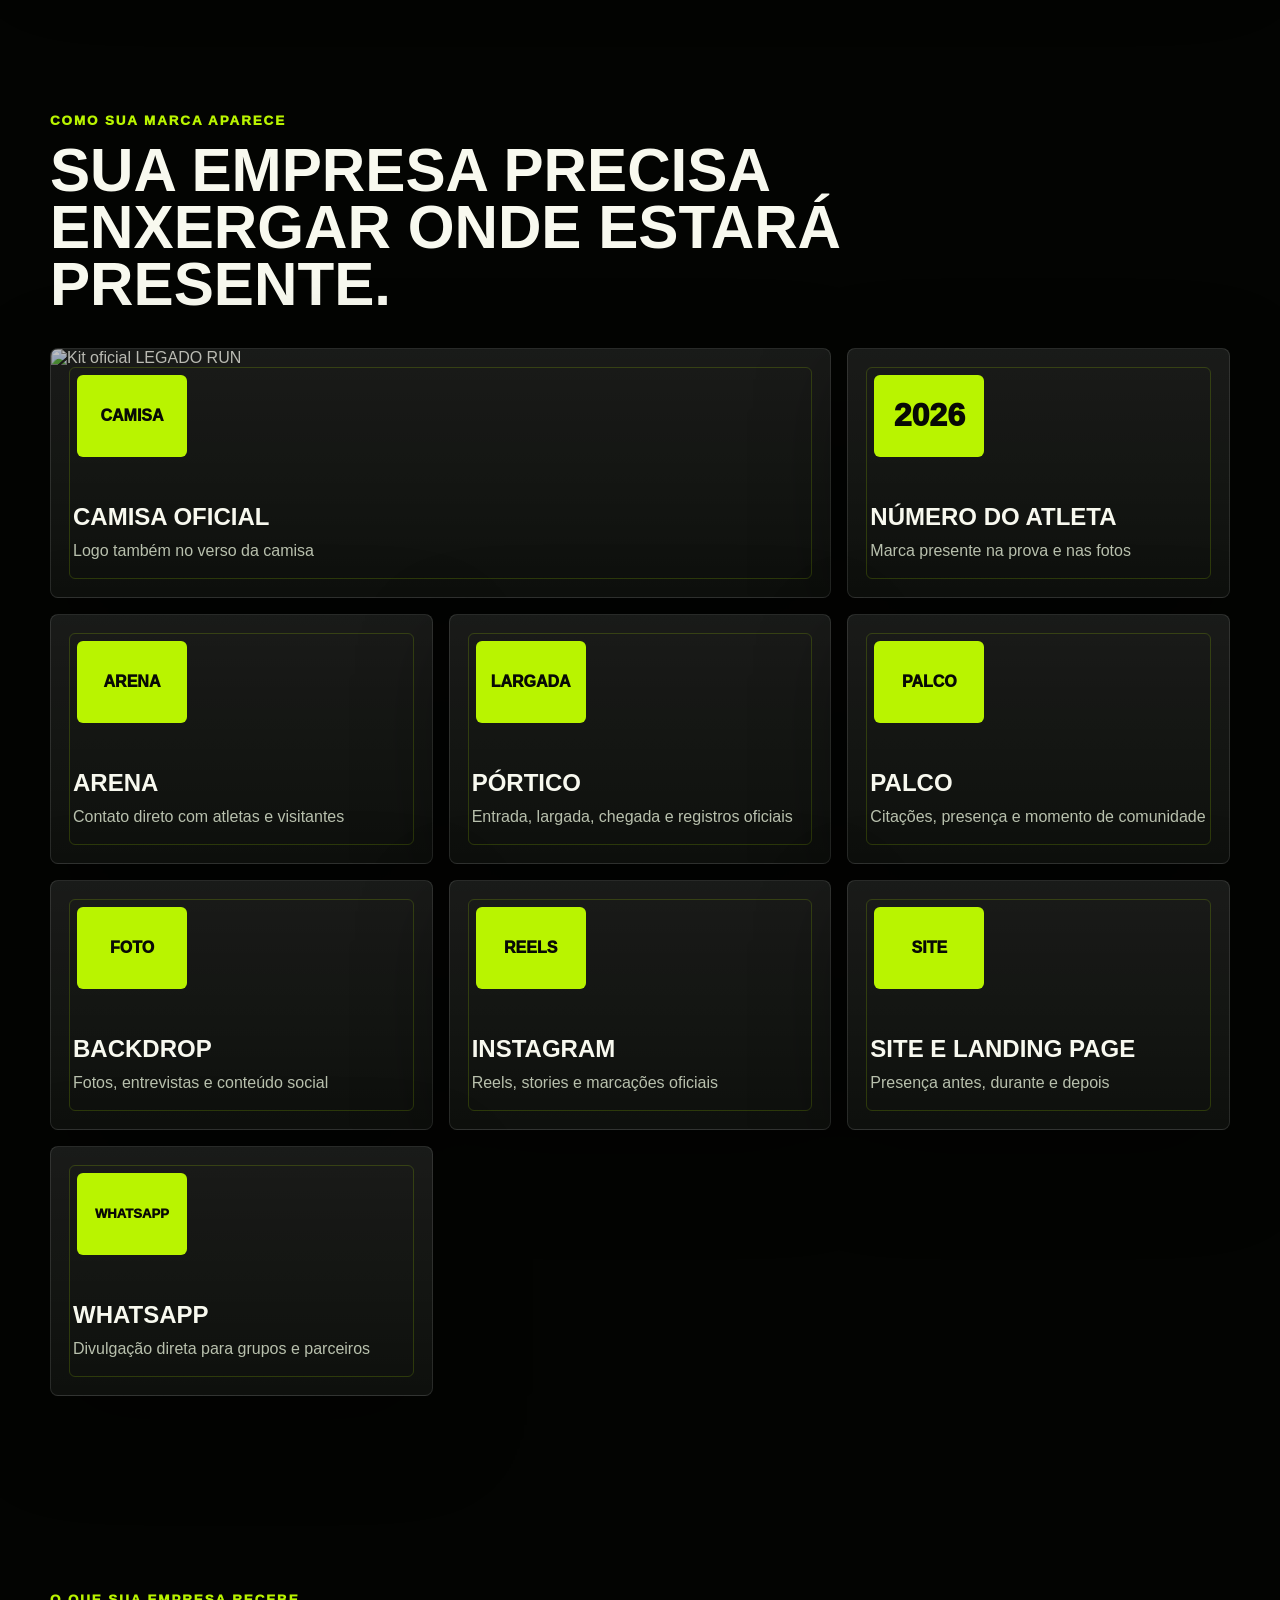
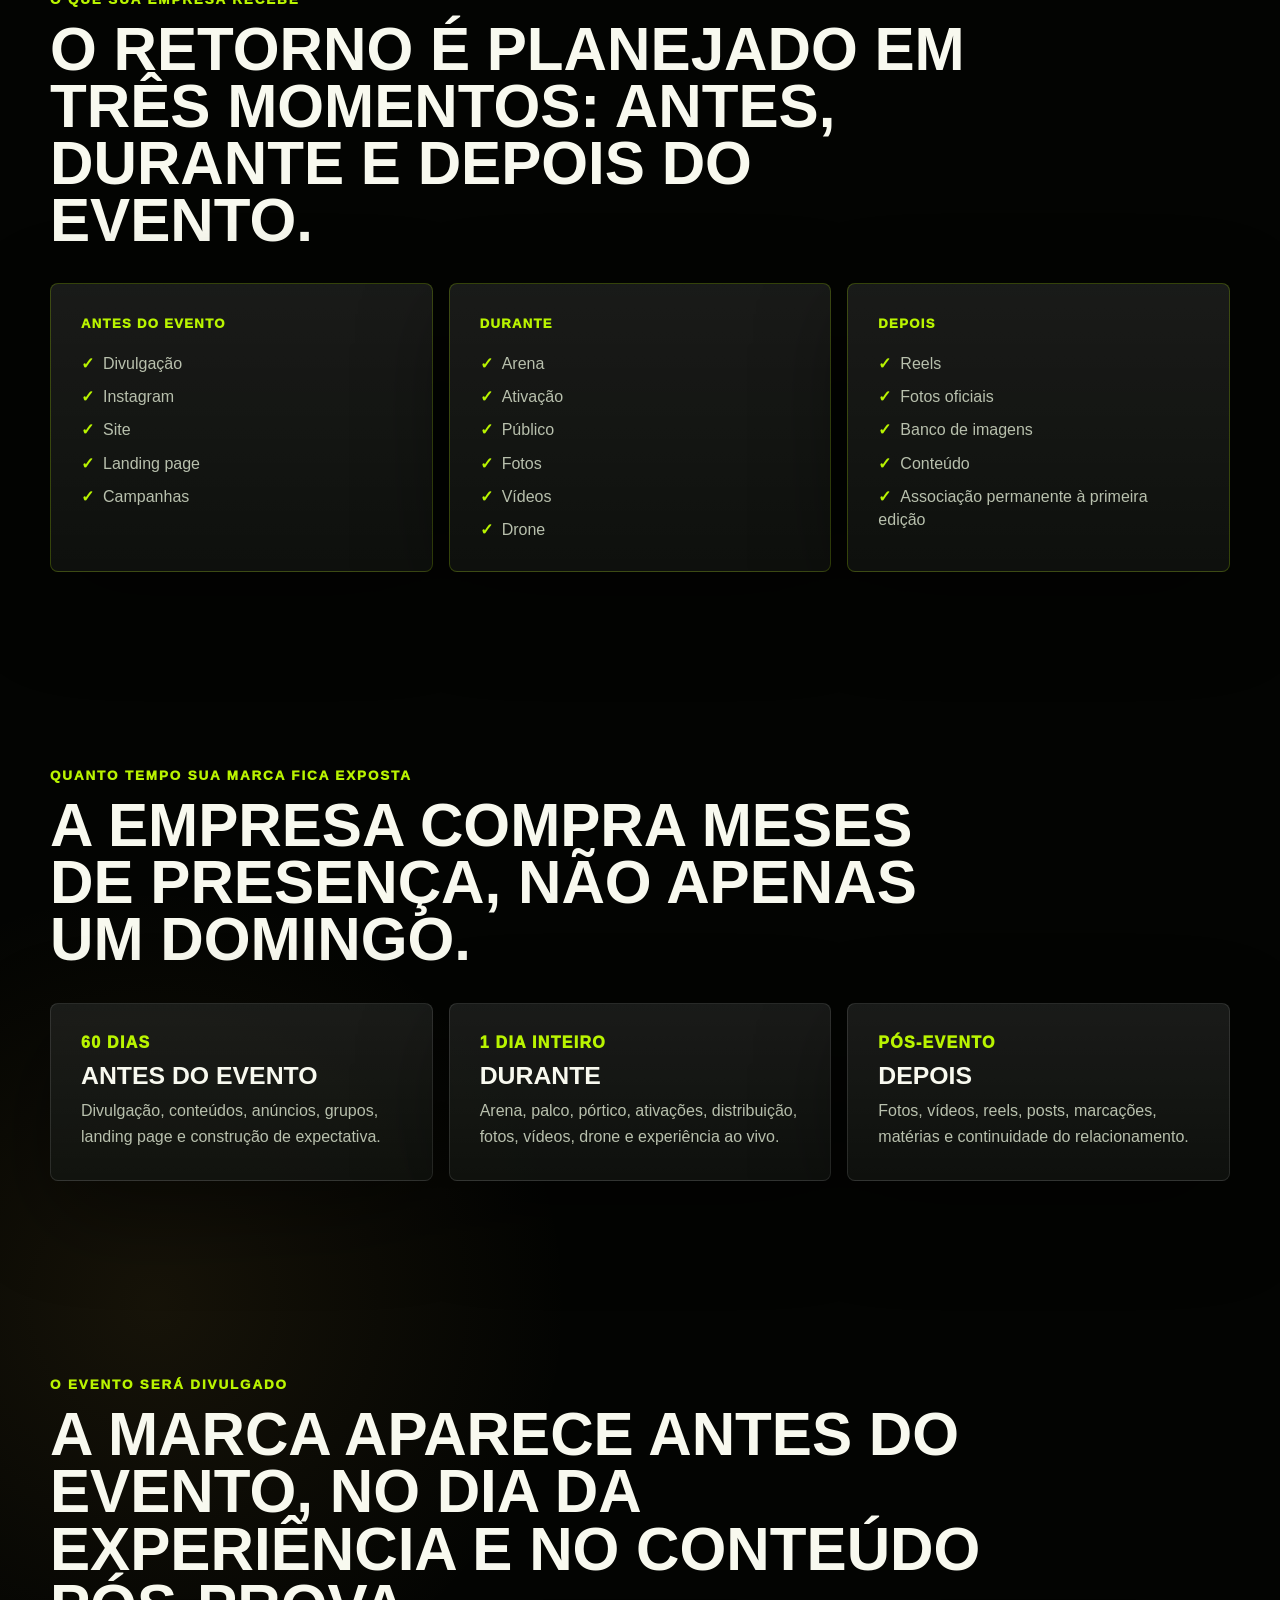
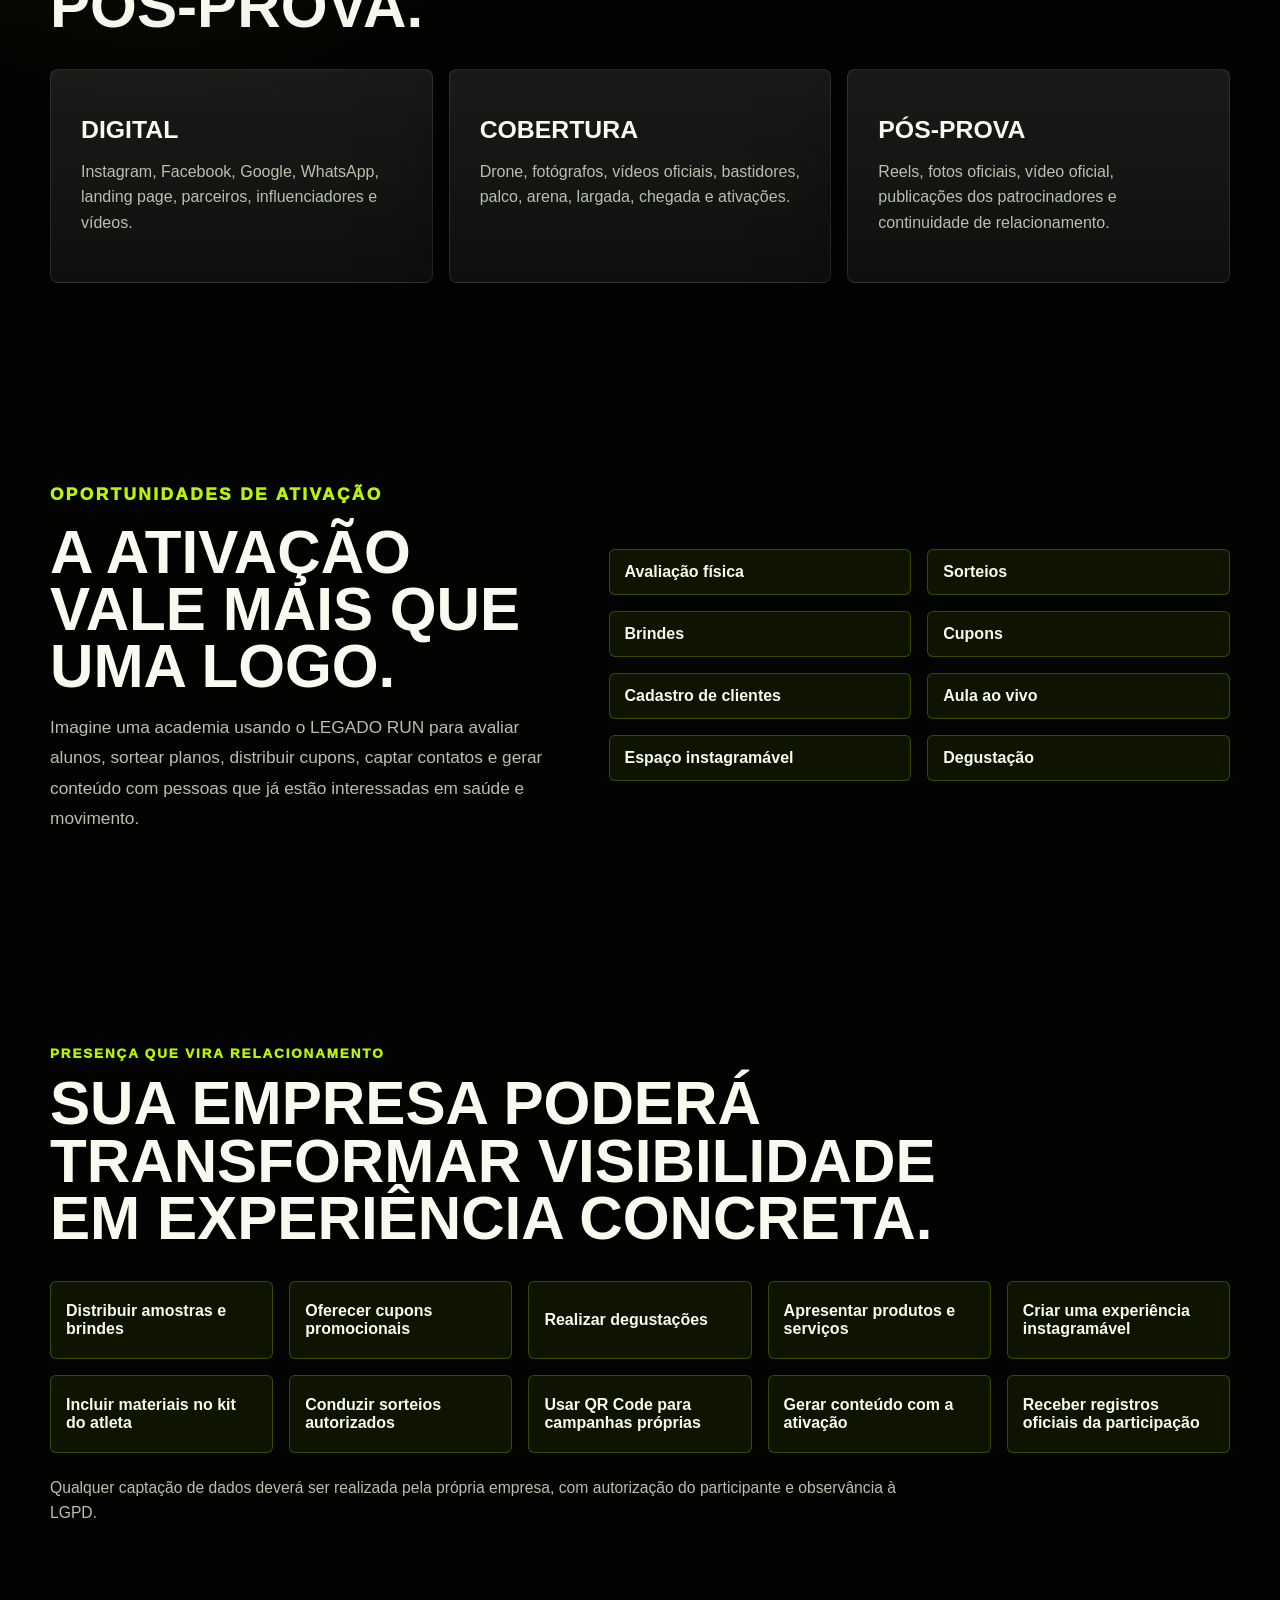
==== commit 1032abce: "Add files via upload" ====
--- a/index.html
+++ b/index.html
@@ -22,7 +22,7 @@
         <a href="#marca">Marca</a>
         <a href="#cotas">Empresas fundadoras</a>
       </nav>
-      <a class="nav-cta" href="#contato">Quero ser fundadora</a>
+      <a class="nav-cta" href="#contato">Agendar apresentação</a>
     </header>
 
     <main id="inicio">
@@ -47,7 +47,7 @@
               <span>Comunidade</span>
             </div>
             <div class="hero-actions">
-              <a class="button primary" href="#contato">Quero receber uma proposta</a>
+              <a class="button primary" href="#contato">Agendar uma apresentação</a>
             </div>
             <div class="hero-meta">
               <span>01 de novembro de 2026 • Belo Horizonte/MG</span>
@@ -254,7 +254,7 @@
         </div>
         <div class="map-board" aria-label="Mapa conceitual da arena LEGADO RUN">
           <div class="map-item map-stage">Palco</div>
-          <div class="map-item map-master">Patrocinador Master</div>
+          <div class="map-item map-master">Empresa Fundadora Master</div>
           <div class="map-item map-arena">Arena</div>
           <div class="map-item map-diamond">Patrocinador Diamante</div>
           <div class="map-item map-food">Food</div>
@@ -542,7 +542,7 @@
 
       <section class="scarcity section">
         <p>Algumas empresas estarão presentes no LEGADO RUN. Poucas poderão dizer que acreditaram antes de todos.</p>
-        <h2>Você não está patrocinando apenas uma corrida. Está ajudando a construir um movimento que pode transformar vidas através do esporte, da saúde e da comunidade.</h2>
+          <h2>A primeira marca já acreditou. As próximas empresas não estarão apenas patrocinando uma corrida: estarão ajudando a construir um movimento que pode transformar vidas através do esporte, da saúde e da comunidade.</h2>
       </section>
 
       <section class="vision-promise section">
@@ -569,36 +569,42 @@
       <section class="founder-counter section">
         <div class="section-heading">
           <p class="kicker">Empresas fundadoras</p>
-          <h2>As vagas mais estratégicas são limitadas por categoria.</h2>
+          <h2>As vagas mais estratégicas são limitadas por categoria, e a primeira já foi confirmada.</h2>
         </div>
         <div class="availability-grid">
-          <article class="is-confirmed"><strong>Master</strong><div class="slots"><span></span></div><small>1 vaga</small><em class="slot-status confirmed">Confirmada</em></article>
-          <article><strong>Diamante</strong><div class="slots"><span></span><span></span></div><small>2 vagas</small><em class="slot-status">Disponível</em></article>
-          <article><strong>Ouro</strong><div class="slots"><span></span><span></span><span></span><span></span></div><small>4 vagas</small><em class="slot-status">Disponível</em></article>
-          <article><strong>Prata</strong><div class="slots"><span></span><span></span><span></span><span></span><span></span><span></span></div><small>6 vagas</small><em class="slot-status">Disponível</em></article>
-          <article><strong>Bronze</strong><div class="slots bronze-slots"><span></span><span></span><span></span><span></span><span></span><span></span><span></span><span></span></div><small>8 vagas</small><em class="slot-status">Disponível</em></article>
+          <article><strong>Master</strong><div class="availability-meter meter-empty"><span></span></div><small>1 vaga disponível</small><em class="slot-status">Disponível</em></article>
+          <article><strong>Diamante</strong><div class="availability-meter meter-empty"><span></span></div><small>2 vagas disponíveis</small><em class="slot-status">Disponível</em></article>
+          <article><strong>Ouro</strong><div class="availability-meter meter-empty"><span></span></div><small>4 vagas disponíveis</small><em class="slot-status">Disponível</em></article>
+          <article class="is-confirmed"><strong>Prata</strong><div class="availability-meter meter-prata"><span></span></div><small>1 confirmada · 5 disponíveis</small><em class="slot-status confirmed">Master Clean confirmada</em></article>
+          <article><strong>Bronze</strong><div class="availability-meter meter-empty"><span></span></div><small>8 vagas disponíveis</small><em class="slot-status">Disponível</em></article>
         </div>
       </section>
 
       <section class="believers section">
         <div class="section-heading">
           <p class="kicker">Empresas que já acreditam neste movimento</p>
-          <h2>A primeira marca fundadora já decidiu caminhar com o LEGADO RUN.</h2>
+          <h2>Marcas confirmadas já decidiram caminhar com o LEGADO RUN.</h2>
         </div>
         <div class="believers-board">
           <article class="believer-card">
-            <span>Empresa Fundadora Master</span>
+            <span>Empresa Fundadora Prata</span>
             <img src="assets/master-clean-lavanderia.jpeg" alt="Master Clean Lavanderia" />
             <strong>Master Clean Lavanderia</strong>
             <p>Marca confirmada entre as empresas que acreditaram no movimento desde a primeira edição.</p>
           </article>
+          <article class="believer-card">
+            <span>Patrocinador confirmado</span>
+            <img src="assets/jets-cartuchos-copiadora-grafica.jpeg" alt="JETS Cartuchos e Copiadora Gráfica" />
+            <strong>JETS Cartuchos e Copiadora Gráfica</strong>
+            <p>Empresa confirmada como patrocinadora do evento LEGADO RUN.</p>
+          </article>
         </div>
       </section>
 
       <section class="tiers section" id="cotas">
         <div class="section-heading">
           <p class="kicker">Possibilidades de parceria</p>
-          <h2>Cotas para empresas fundadoras que querem estar presentes desde a primeira edição.</h2>
+          <h2>Cotas confirmadas e disponíveis para empresas que querem estar presentes desde a primeira edição.</h2>
         </div>
 
         <div class="tier-grid">
@@ -654,9 +660,10 @@
             <div class="tier-top">
               <span>Empresa Fundadora Prata</span>
               <strong>R$ 3.500</strong>
-              <small>6 vagas</small>
+              <small>1 confirmada · 5 disponíveis</small>
             </div>
             <ul>
+              <li>Master Clean Lavanderia confirmada como Empresa Fundadora Prata</li>
               <li>Logo em materiais selecionados</li>
               <li>Banner, Instagram e landing page</li>
               <li>Stand compartilhado</li>
@@ -751,7 +758,7 @@
       </section>
 
       <section class="final-belief section">
-        <h2>Algumas marcas estarão presentes. Poucas poderão dizer que acreditaram desde o começo.</h2>
+        <h2>A primeira marca já está presente. Poucas poderão dizer que acreditaram desde o começo.</h2>
         <p>
           O LEGADO RUN está construindo sua primeira edição e selecionando empresas que compartilhem dos mesmos valores:
           saúde, movimento, família, comunidade e propósito.
--- a/styles.css
+++ b/styles.css
@@ -1056,24 +1056,27 @@
   padding: 22px;
 }
 
-.slots {
-  display: flex;
-  flex-wrap: wrap;
-  gap: 6px;
-  margin: 16px 0;
-}
-
-.slots span {
-  width: 22px;
-  height: 22px;
-  border: 1px solid rgba(185, 244, 0, 0.65);
-  border-radius: 4px;
-  background: rgba(185, 244, 0, 0.08);
-}
-
-.bronze-slots span {
-  width: 18px;
-  height: 18px;
+.availability-meter {
+  position: relative;
+  height: 10px;
+  margin: 18px 0 14px;
+  overflow: hidden;
+  background: rgba(255, 255, 255, 0.08);
+  border: 1px solid rgba(185, 244, 0, 0.24);
+  border-radius: 999px;
+}
+
+.availability-meter span {
+  position: absolute;
+  inset: 0 auto 0 0;
+  width: 0;
+  background: linear-gradient(90deg, var(--gold), var(--acid));
+  border-radius: inherit;
+  box-shadow: 0 0 18px rgba(185, 244, 0, 0.28);
+}
+
+.meter-prata span {
+  width: 16.666%;
 }
 
 .availability-grid small {
@@ -1126,12 +1129,22 @@
     rgba(10, 12, 8, 0.82);
 }
 
+.availability-grid article.is-confirmed .availability-meter {
+  border-color: rgba(196, 155, 68, 0.62);
+}
+
+.availability-grid article.is-confirmed .availability-meter span {
+  background: linear-gradient(90deg, var(--gold), #f1d27a);
+  box-shadow: 0 0 18px rgba(196, 155, 68, 0.36);
+}
+
 .believers-board {
   min-height: 220px;
   display: grid;
+  grid-template-columns: repeat(2, minmax(0, 1fr));
   place-items: center;
   align-content: center;
-  gap: 12px;
+  gap: 20px;
   padding: clamp(28px, 5vw, 54px);
   background:
     linear-gradient(135deg, rgba(185, 244, 0, 0.15), rgba(255, 255, 255, 0.035)),
@@ -1143,10 +1156,16 @@
 }
 
 .believer-card {
-  width: min(680px, 100%);
+  width: 100%;
+  height: 100%;
   display: grid;
   justify-items: center;
+  align-content: start;
   gap: 18px;
+  padding: 24px;
+  background: rgba(3, 4, 2, 0.36);
+  border: 1px solid var(--white-line);
+  border-radius: 8px;
 }
 
 .believer-card span {
@@ -1162,17 +1181,19 @@
 }
 
 .believer-card img {
-  width: min(520px, 100%);
+  width: min(420px, 100%);
+  height: 220px;
   padding: 22px;
   background: #fff;
   border: 1px solid rgba(255, 255, 255, 0.32);
   border-radius: 8px;
+  object-fit: contain;
   box-shadow: 0 24px 64px rgba(0, 0, 0, 0.34);
 }
 
 .believer-card strong {
   color: var(--acid-2);
-  font-size: clamp(1.8rem, 4vw, 3.8rem);
+  font-size: clamp(1.45rem, 2.6vw, 2.6rem);
   line-height: 0.98;
   text-transform: uppercase;
 }
@@ -1529,10 +1550,11 @@
 
 .seal-mark {
   aspect-ratio: 1;
-  display: grid;
-  place-items: center;
-  align-content: center;
-  gap: 10px;
+  display: flex;
+  flex-direction: column;
+  align-items: center;
+  justify-content: center;
+  gap: 12px;
   padding: 32px;
   border: 2px solid var(--acid);
   border-radius: 50%;
@@ -1544,17 +1566,25 @@
 
 .seal-mark span,
 .seal-mark em {
+  display: block;
+  width: 100%;
   color: var(--acid);
-  font-size: 0.9rem;
+  font-size: clamp(0.72rem, 1.2vw, 0.9rem);
   font-style: normal;
   font-weight: 950;
-  letter-spacing: 0.14em;
+  letter-spacing: 0.12em;
+  line-height: 1.18;
+  text-align: center;
 }
 
 .seal-mark strong {
-  color: var(--text);
-  font-size: clamp(2.2rem, 4vw, 3.5rem);
-  line-height: 0.92;
+  display: block;
+  width: 100%;
+  color: var(--text);
+  font-size: clamp(1.95rem, 3.4vw, 2.9rem);
+  line-height: 0.98;
+  text-align: center;
+  text-wrap: balance;
 }
 
 .seal-card p:not(.kicker),
@@ -1941,6 +1971,10 @@
     grid-template-columns: repeat(2, 1fr);
   }
 
+  .believers-board {
+    grid-template-columns: 1fr;
+  }
+
   .proof-layout {
     grid-template-columns: 1fr;
   }
@@ -1993,4 +2027,12 @@
   .seal-mark {
     width: min(280px, 100%);
   }
-}
+
+  .believer-card {
+    padding: 18px;
+  }
+
+  .believer-card img {
+    height: 180px;
+  }
+}
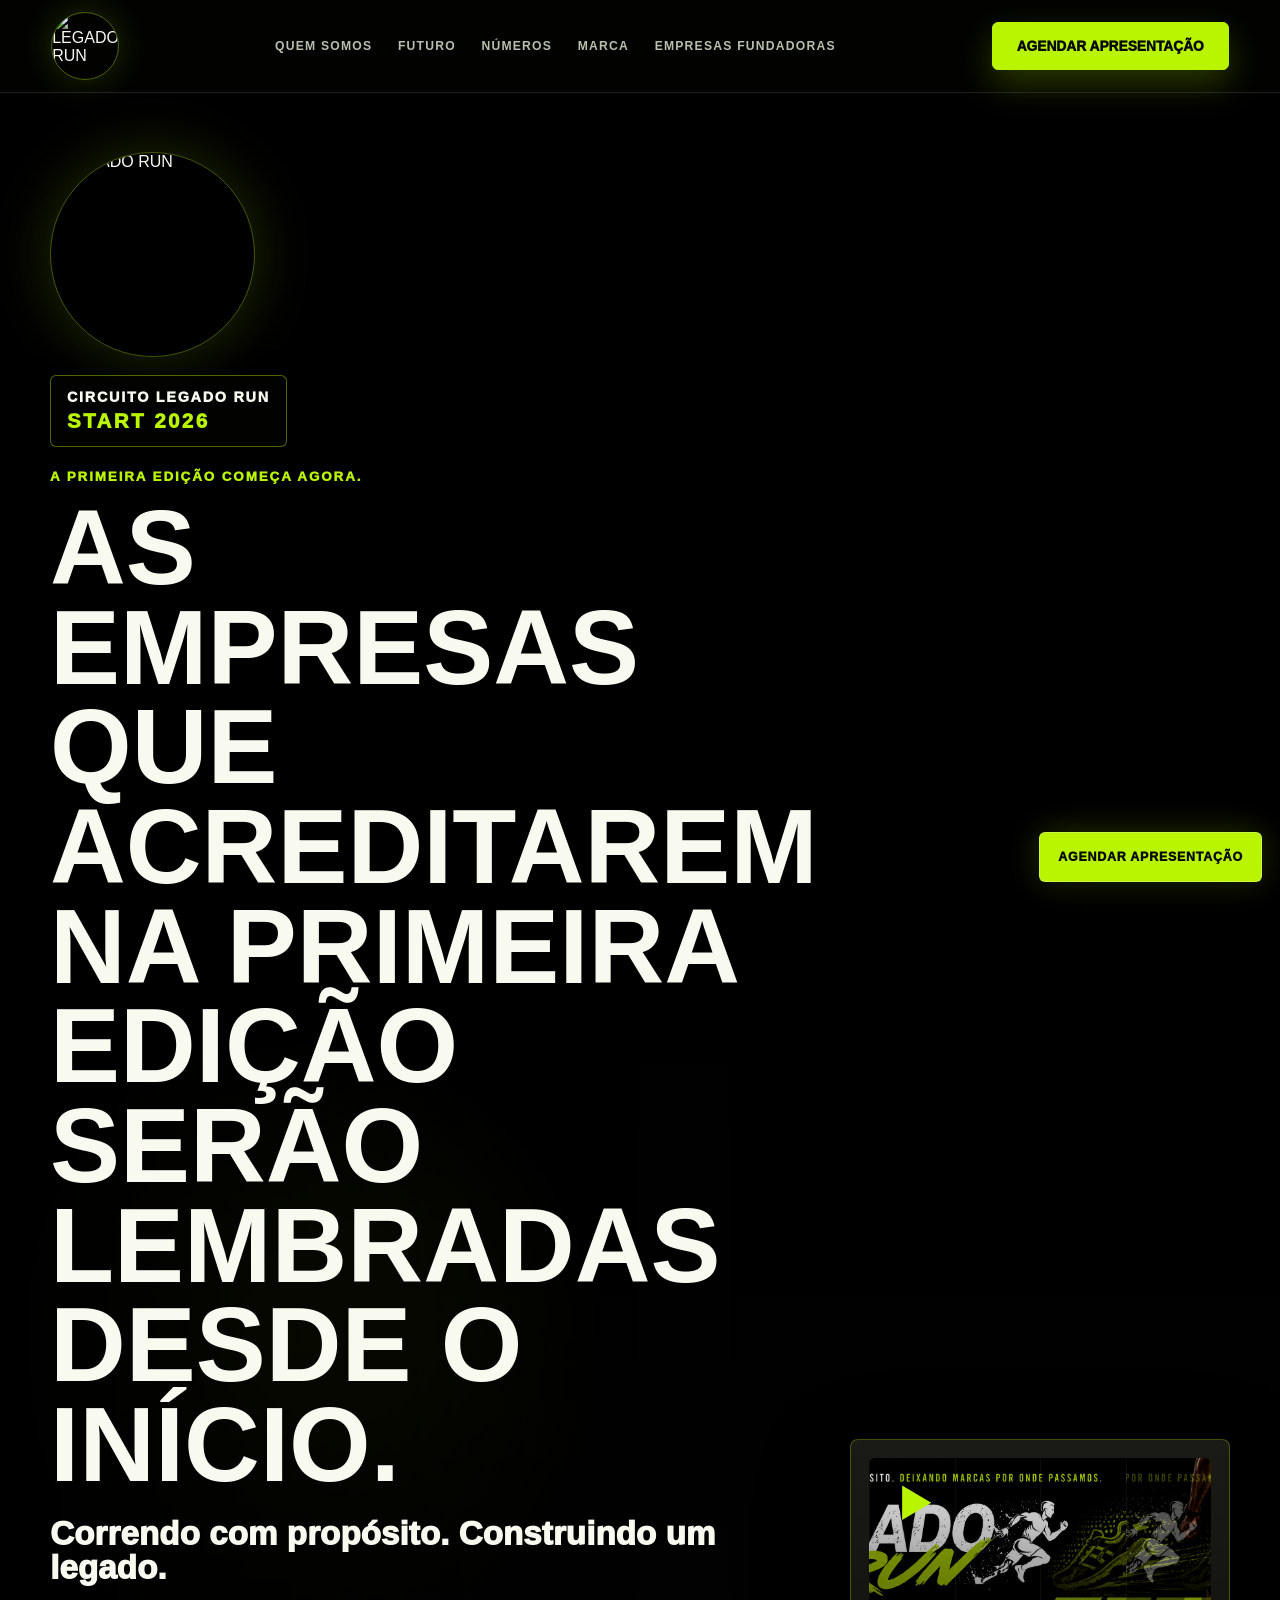
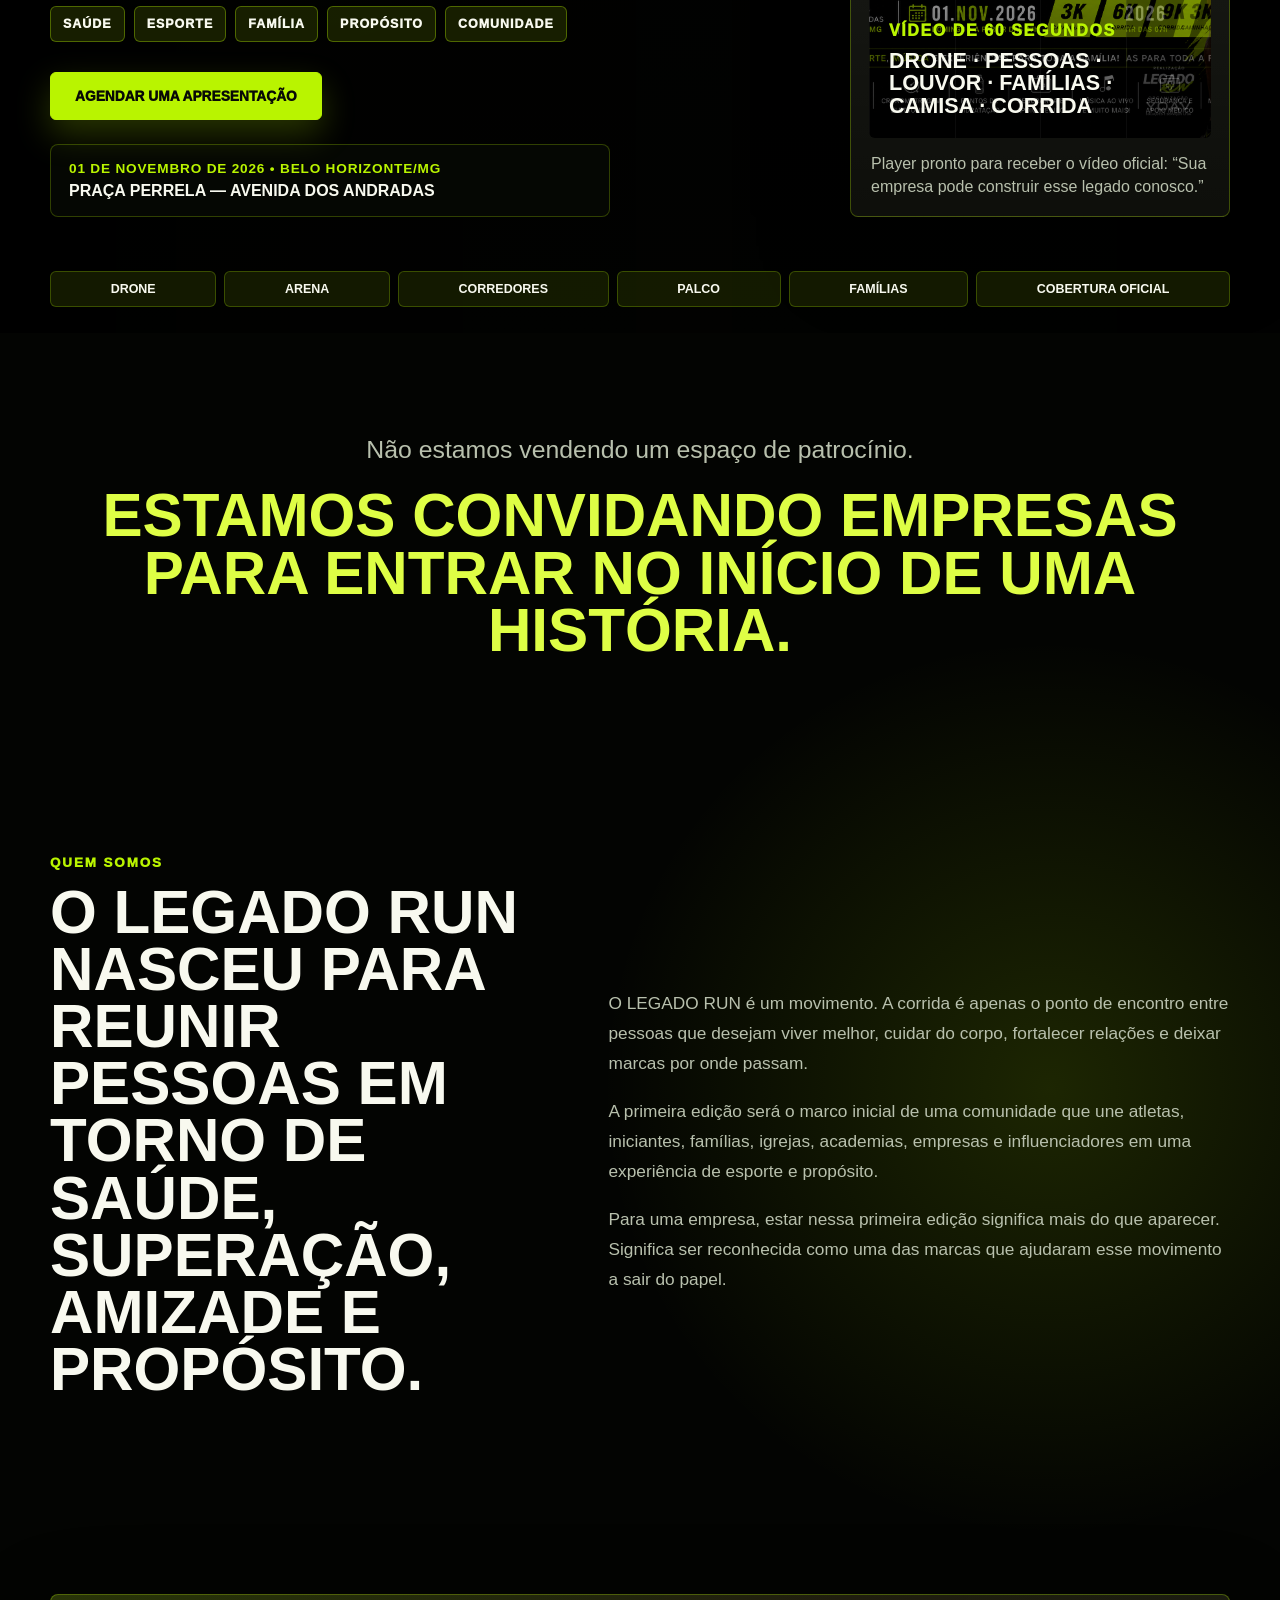
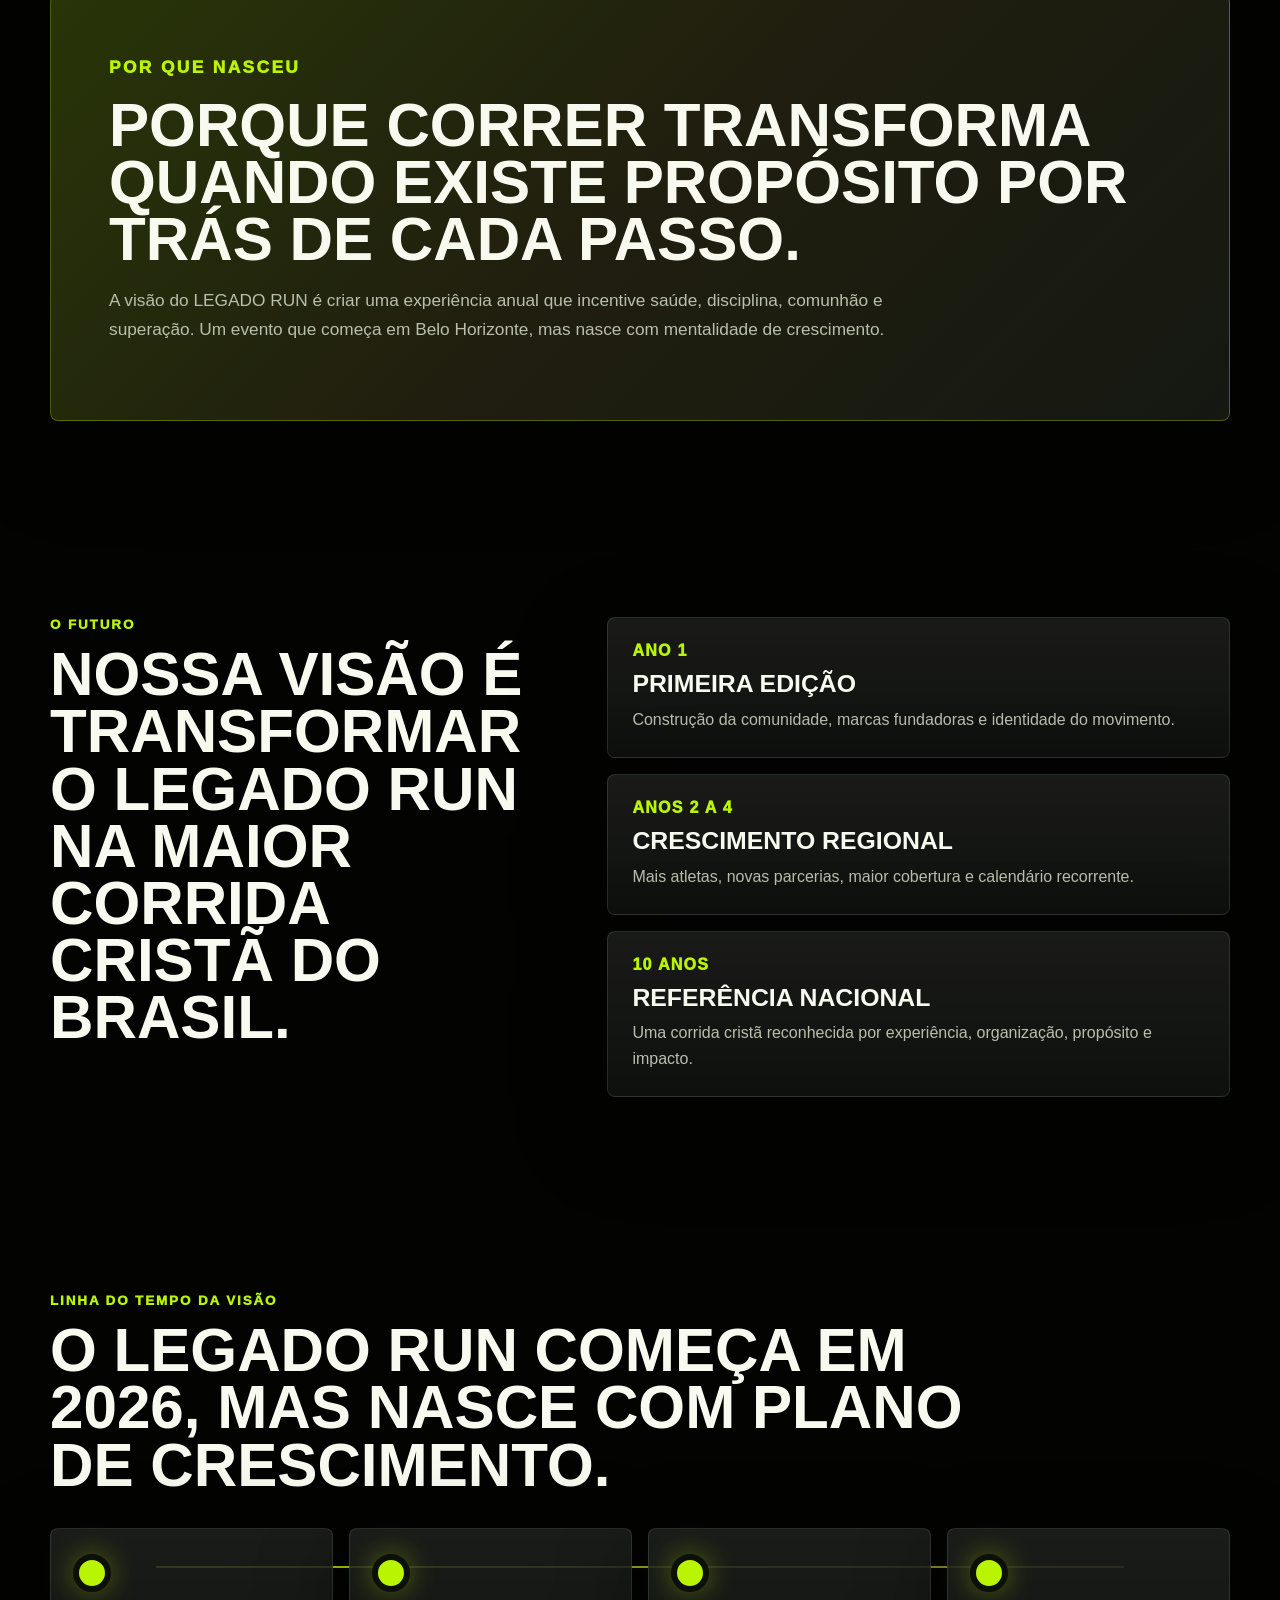
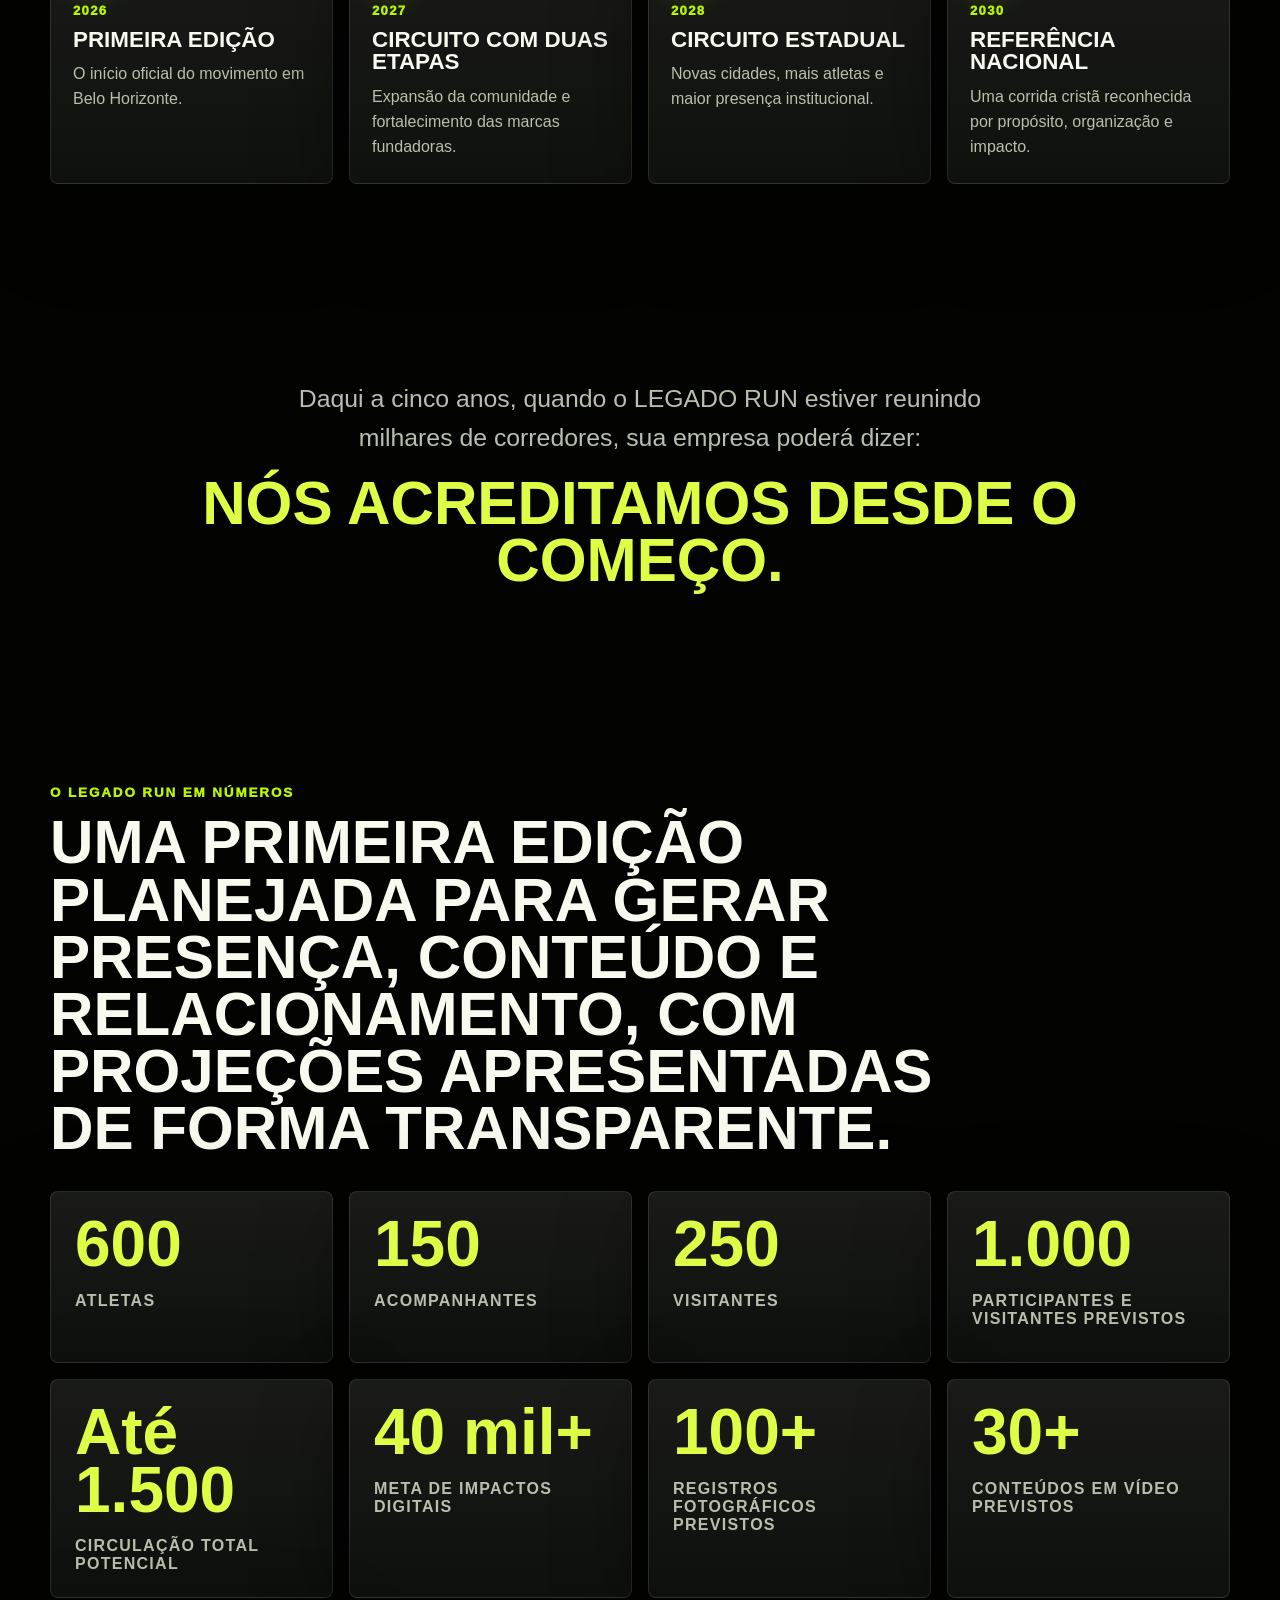
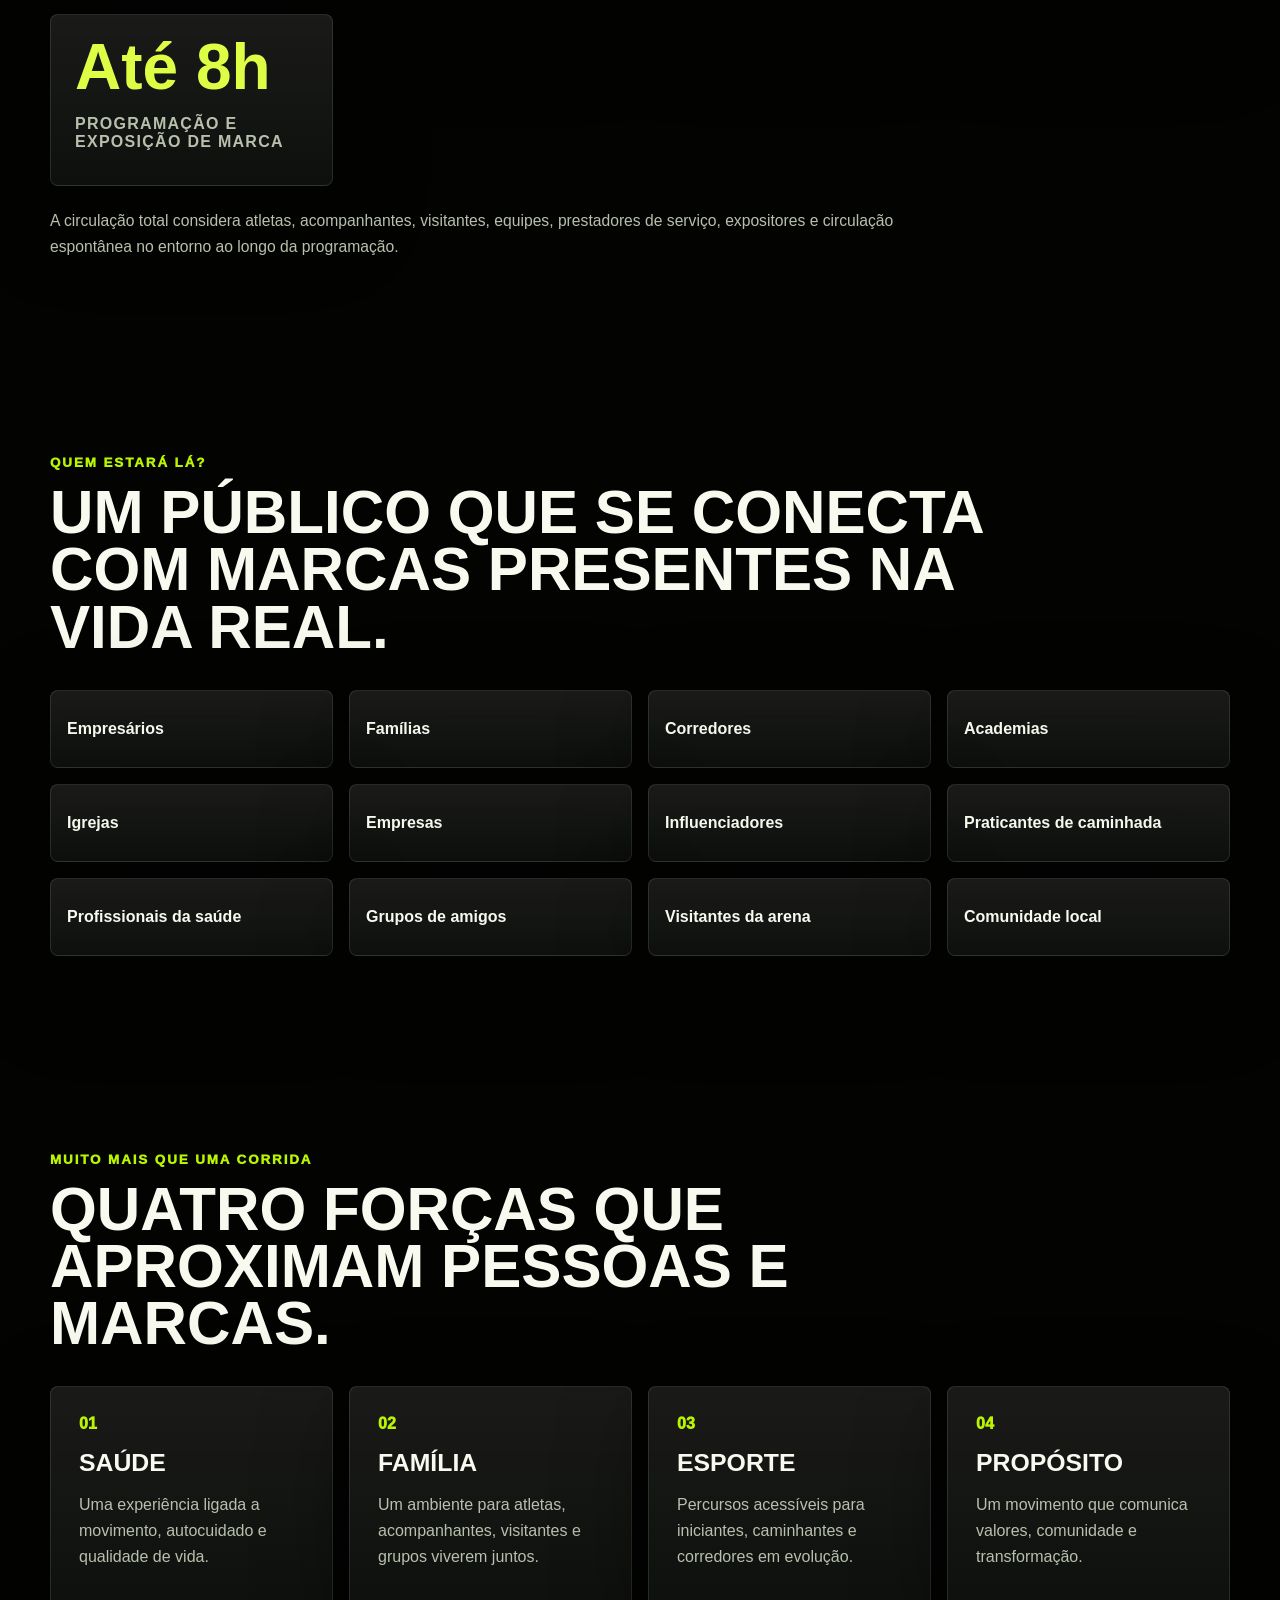
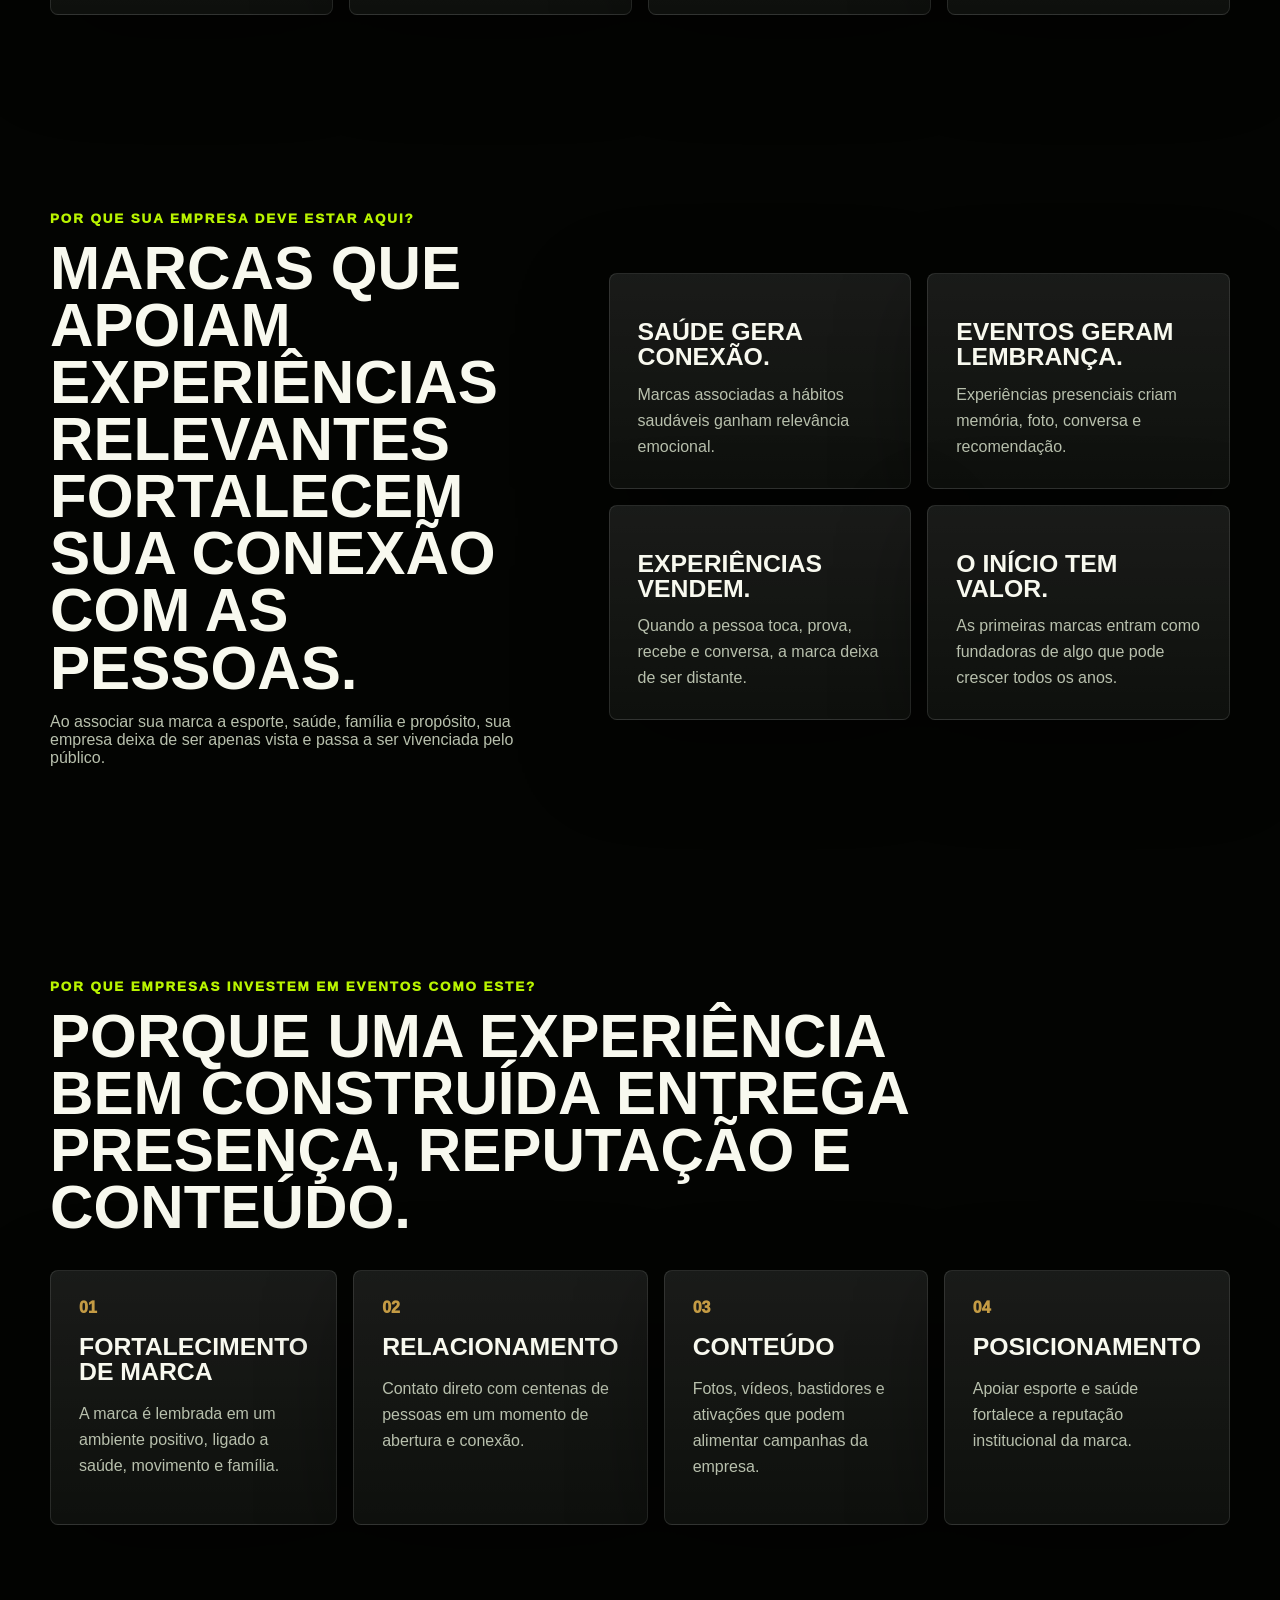
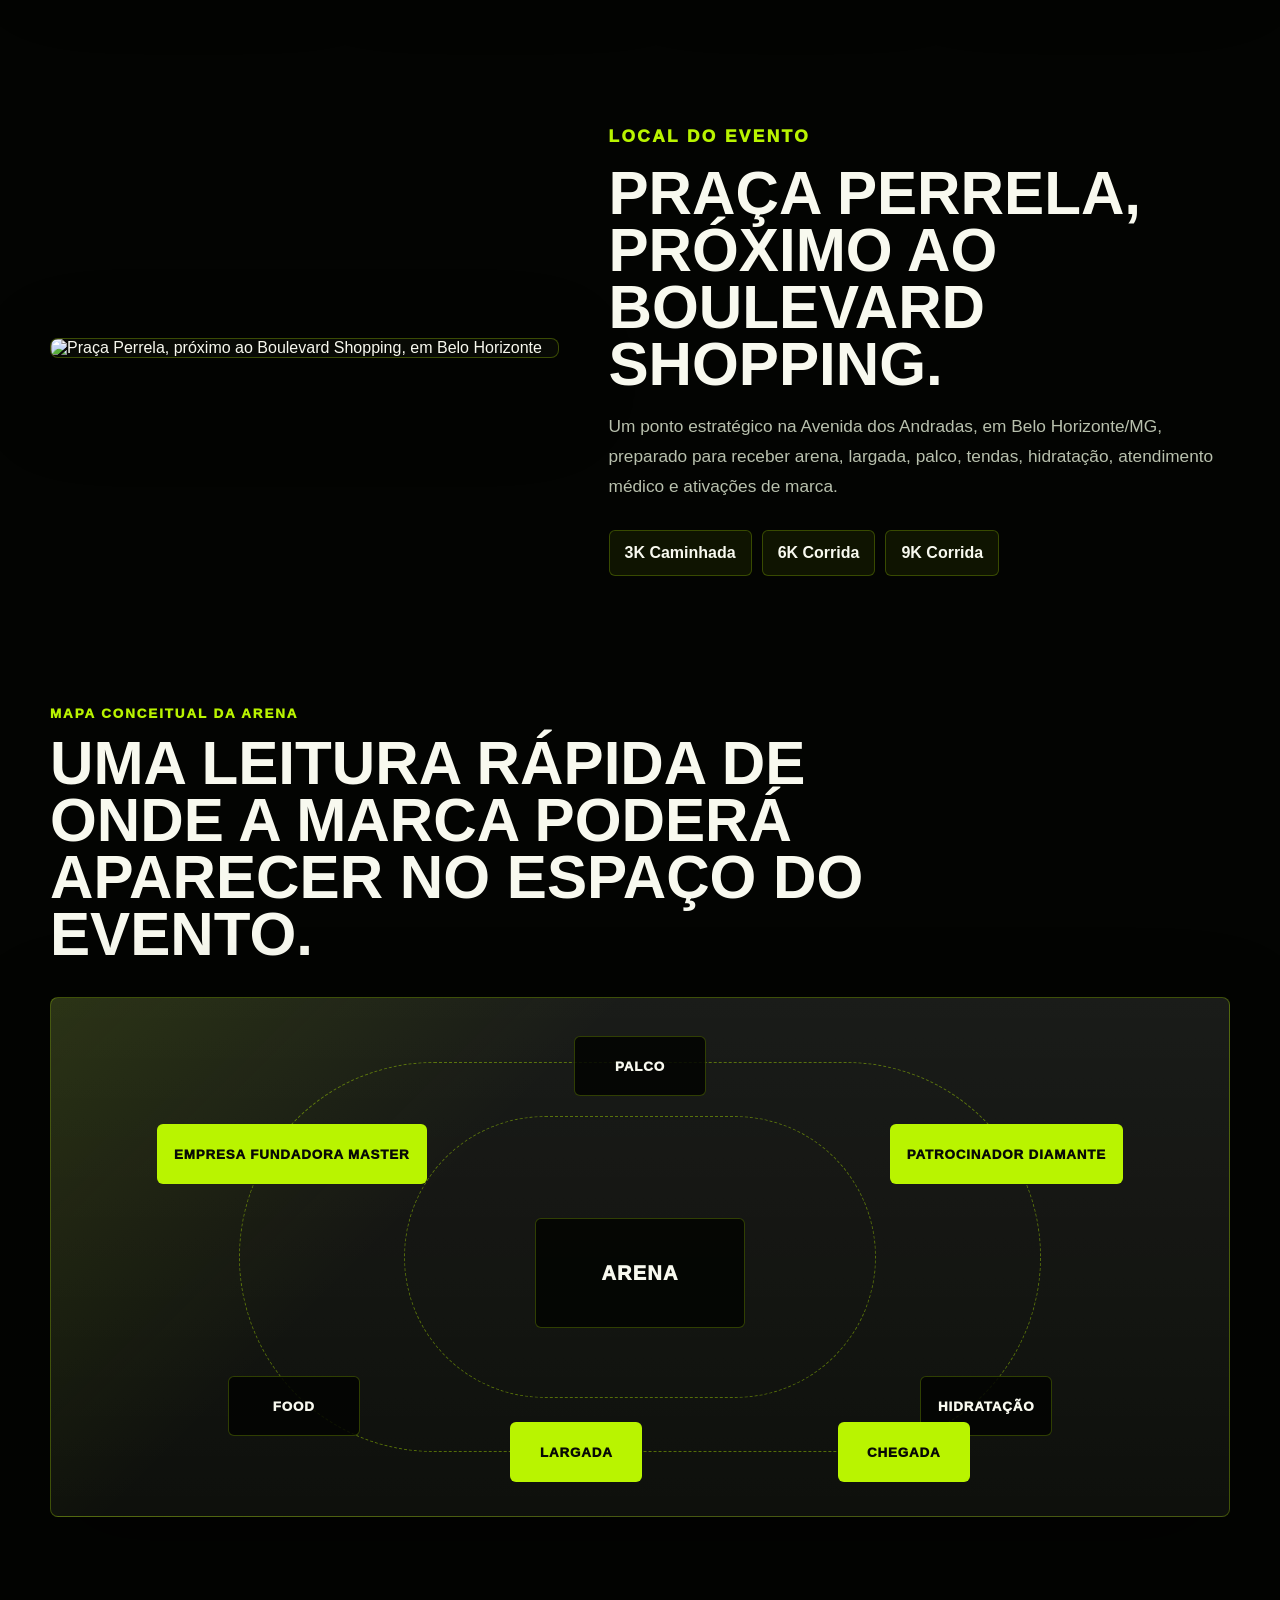
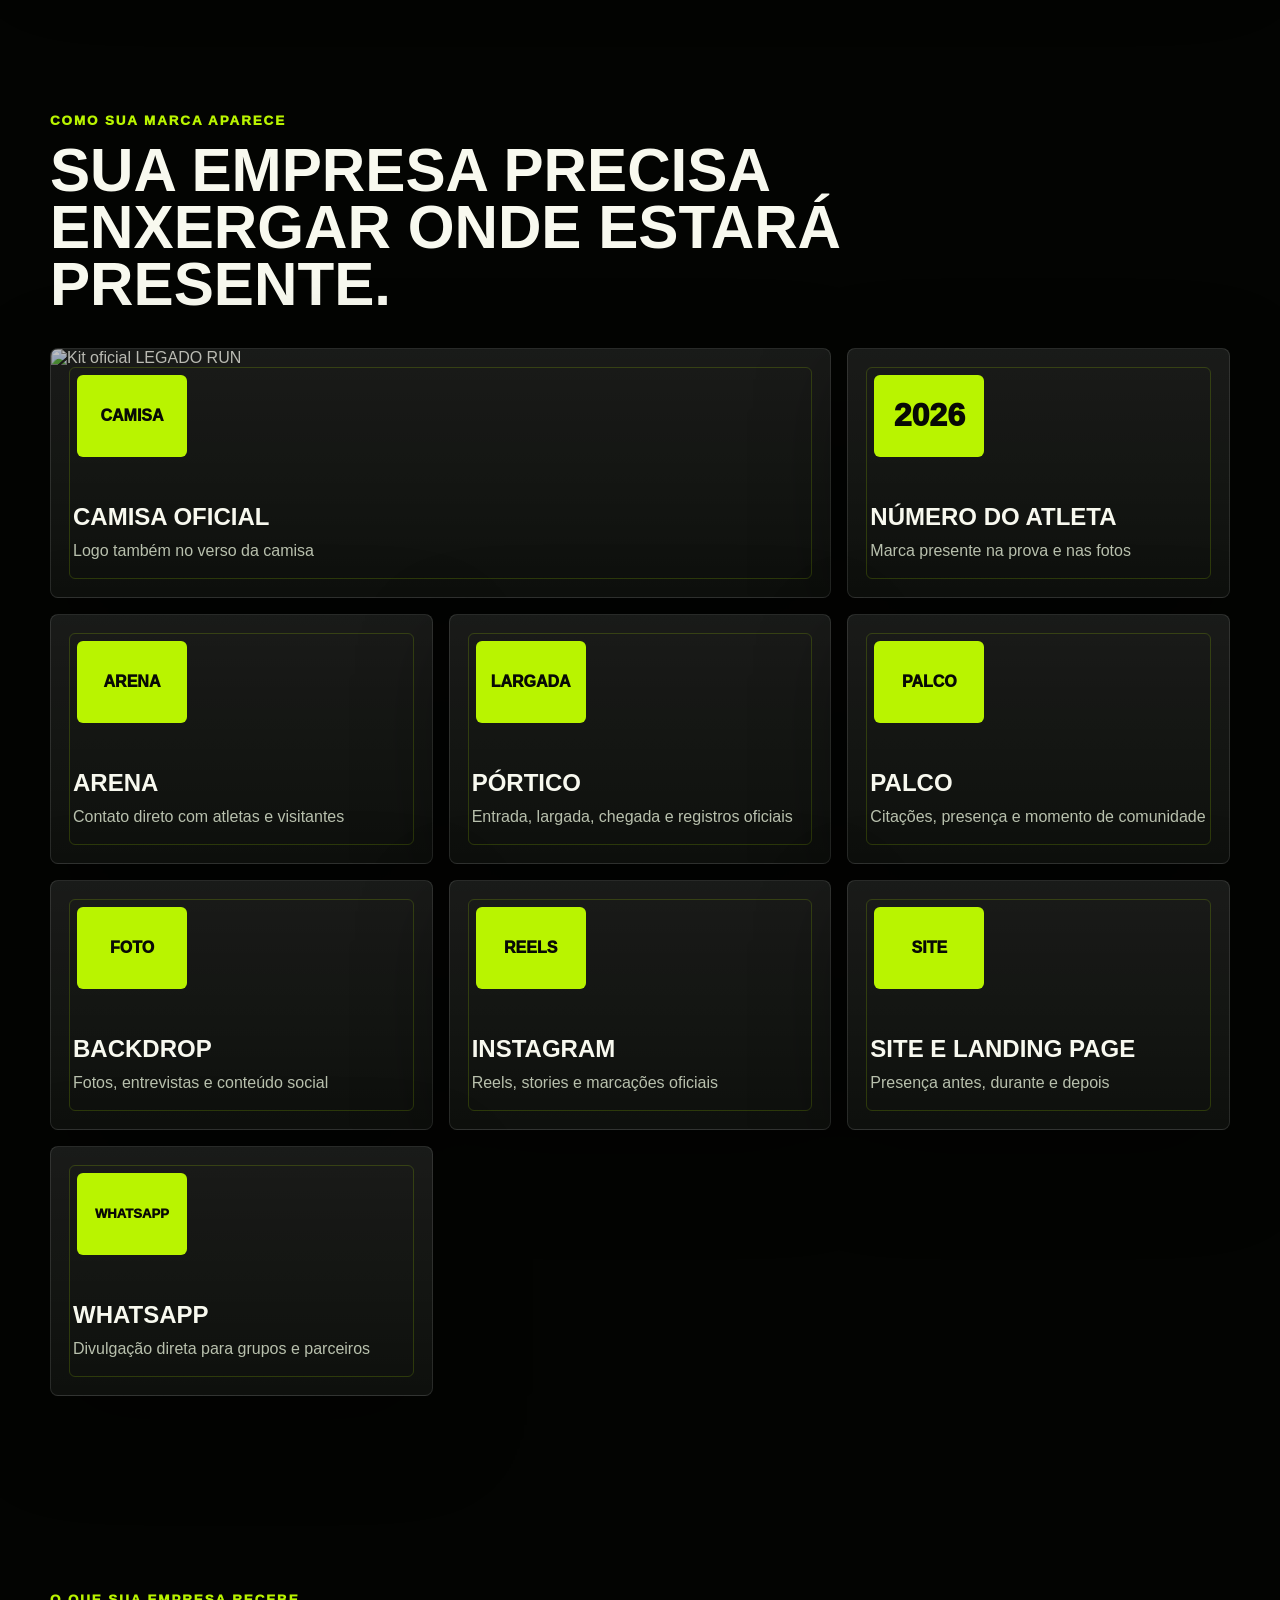
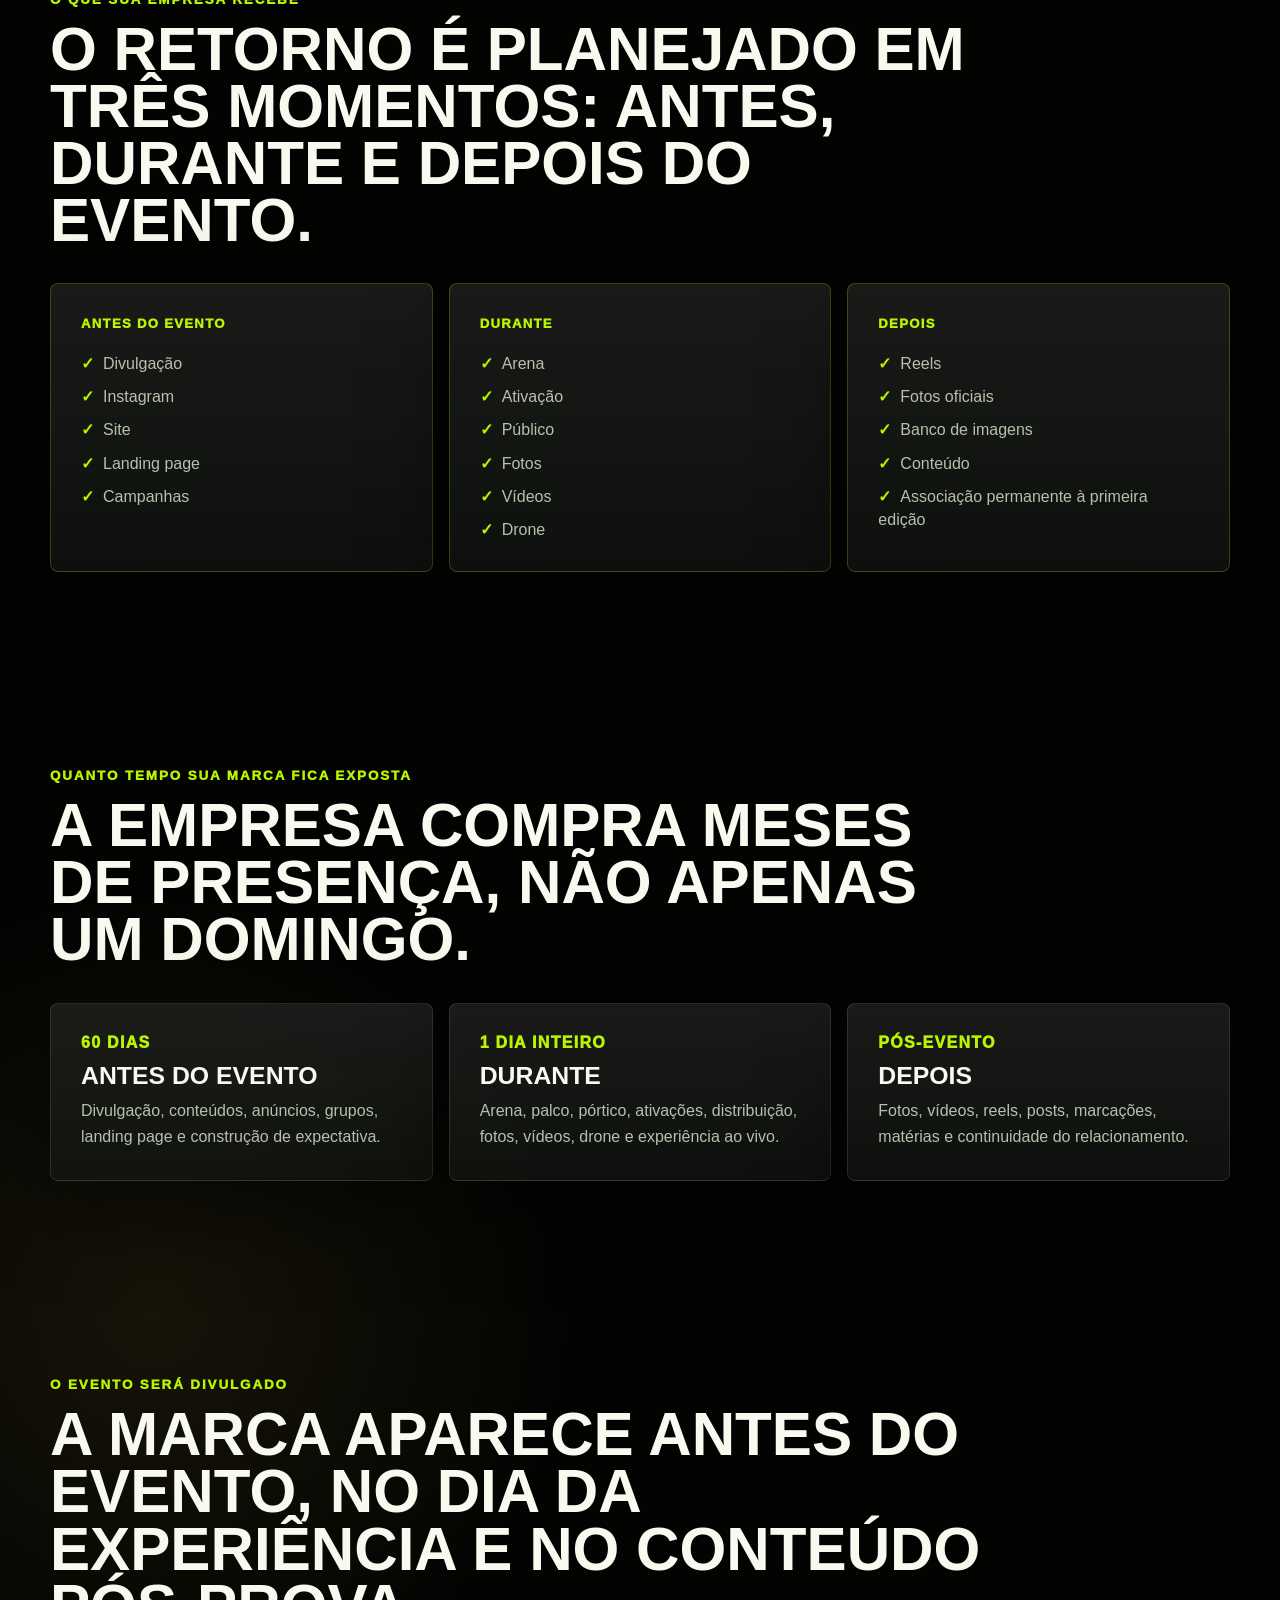
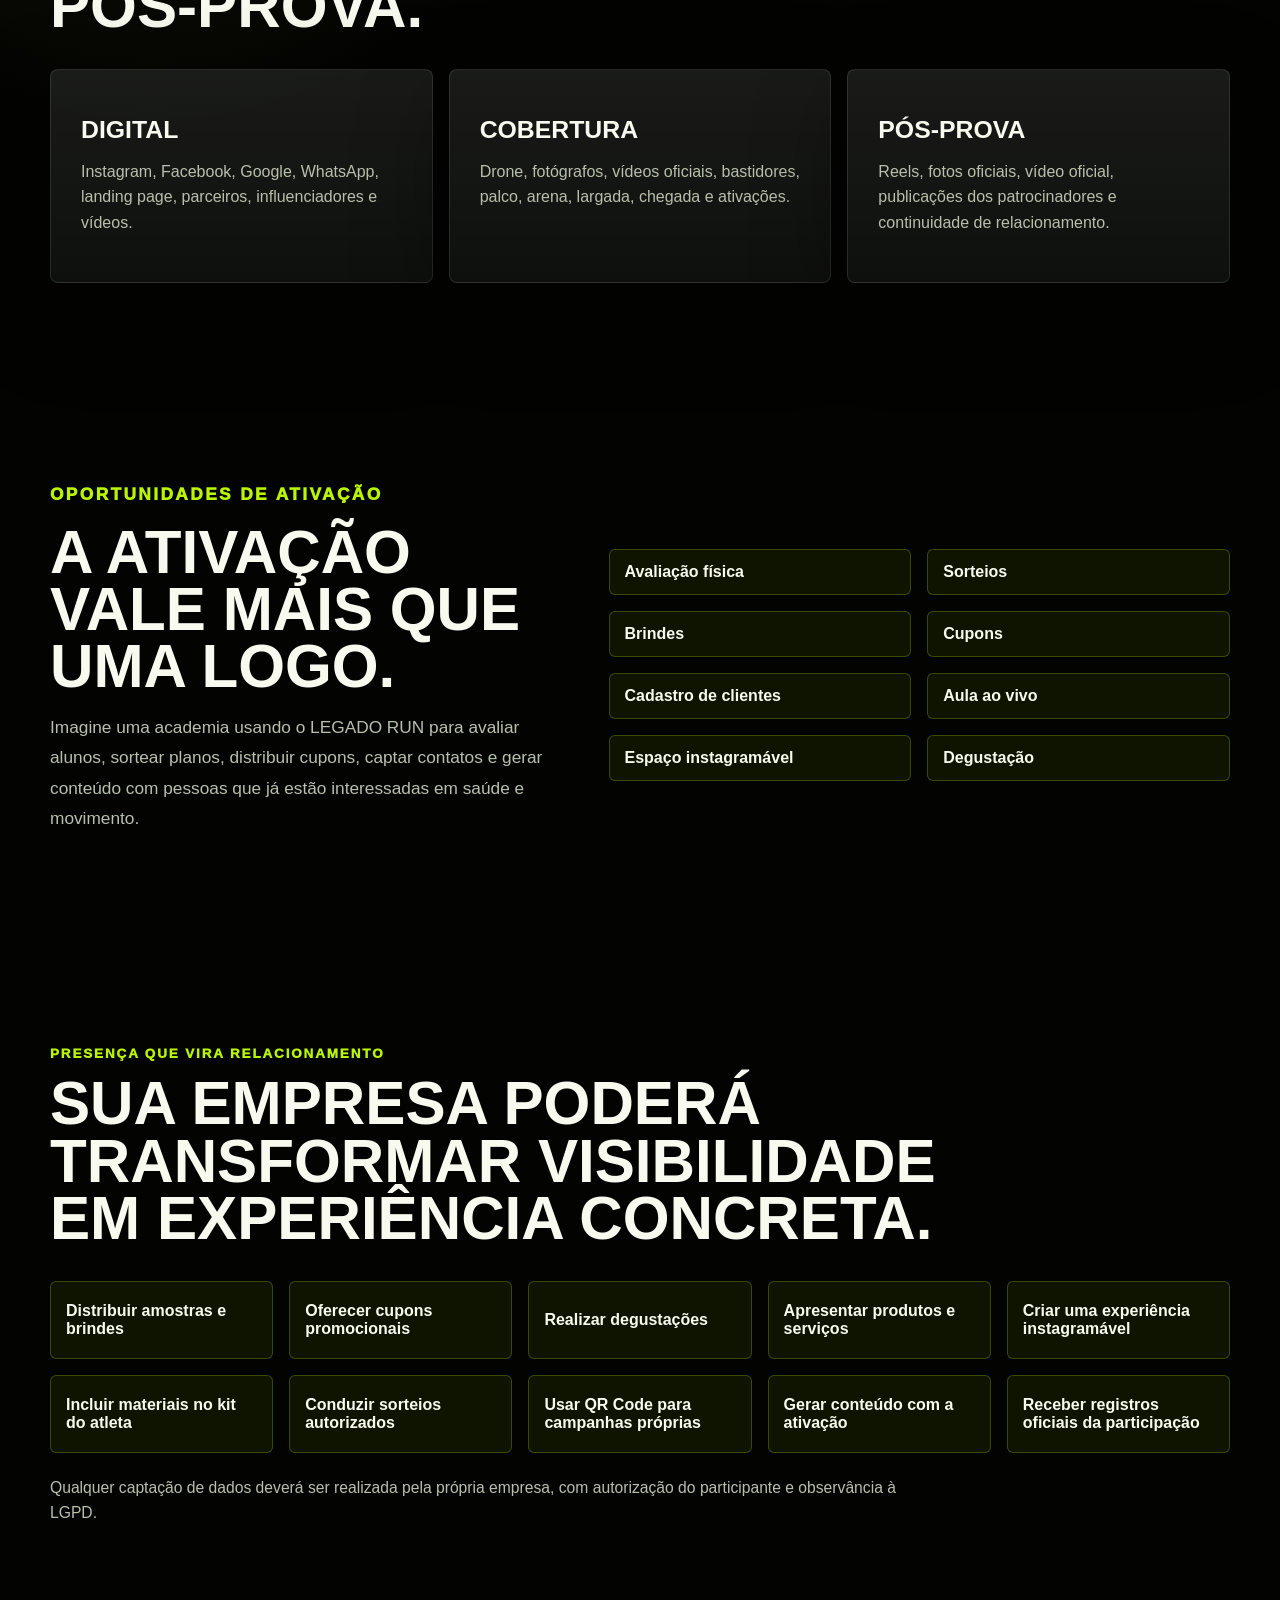
==== commit d1fdb0f6: "Add files via upload" ====
--- a/index.html
+++ b/index.html
@@ -588,13 +588,13 @@
         <div class="believers-board">
           <article class="believer-card">
             <span>Empresa Fundadora Prata</span>
-            <img src="assets/master-clean-lavanderia.jpeg" alt="Master Clean Lavanderia" />
+            <img class="sponsor-logo master-clean-logo" src="assets/master-clean-lavanderia-crop.jpeg" alt="Master Clean Lavanderia" />
             <strong>Master Clean Lavanderia</strong>
             <p>Marca confirmada entre as empresas que acreditaram no movimento desde a primeira edição.</p>
           </article>
           <article class="believer-card">
             <span>Patrocinador confirmado</span>
-            <img src="assets/jets-cartuchos-copiadora-grafica.jpeg" alt="JETS Cartuchos e Copiadora Gráfica" />
+            <img class="sponsor-logo jets-logo" src="assets/jets-cartuchos-copiadora-grafica.jpeg" alt="JETS Cartuchos e Copiadora Gráfica" />
             <strong>JETS Cartuchos e Copiadora Gráfica</strong>
             <p>Empresa confirmada como patrocinadora do evento LEGADO RUN.</p>
           </article>
--- a/styles.css
+++ b/styles.css
@@ -1181,14 +1181,26 @@
 }
 
 .believer-card img {
-  width: min(420px, 100%);
-  height: 220px;
-  padding: 22px;
-  background: #fff;
+  width: 100%;
+  height: 240px;
+  padding: 8px;
+  background: rgba(255, 255, 255, 0.04);
   border: 1px solid rgba(255, 255, 255, 0.32);
   border-radius: 8px;
   object-fit: contain;
   box-shadow: 0 24px 64px rgba(0, 0, 0, 0.34);
+}
+
+.believer-card img.master-clean-logo {
+  background: #fff;
+  padding: 4px;
+  object-fit: contain;
+}
+
+.believer-card img.jets-logo {
+  background: #020714;
+  padding: 0;
+  object-fit: contain;
 }
 
 .believer-card strong {
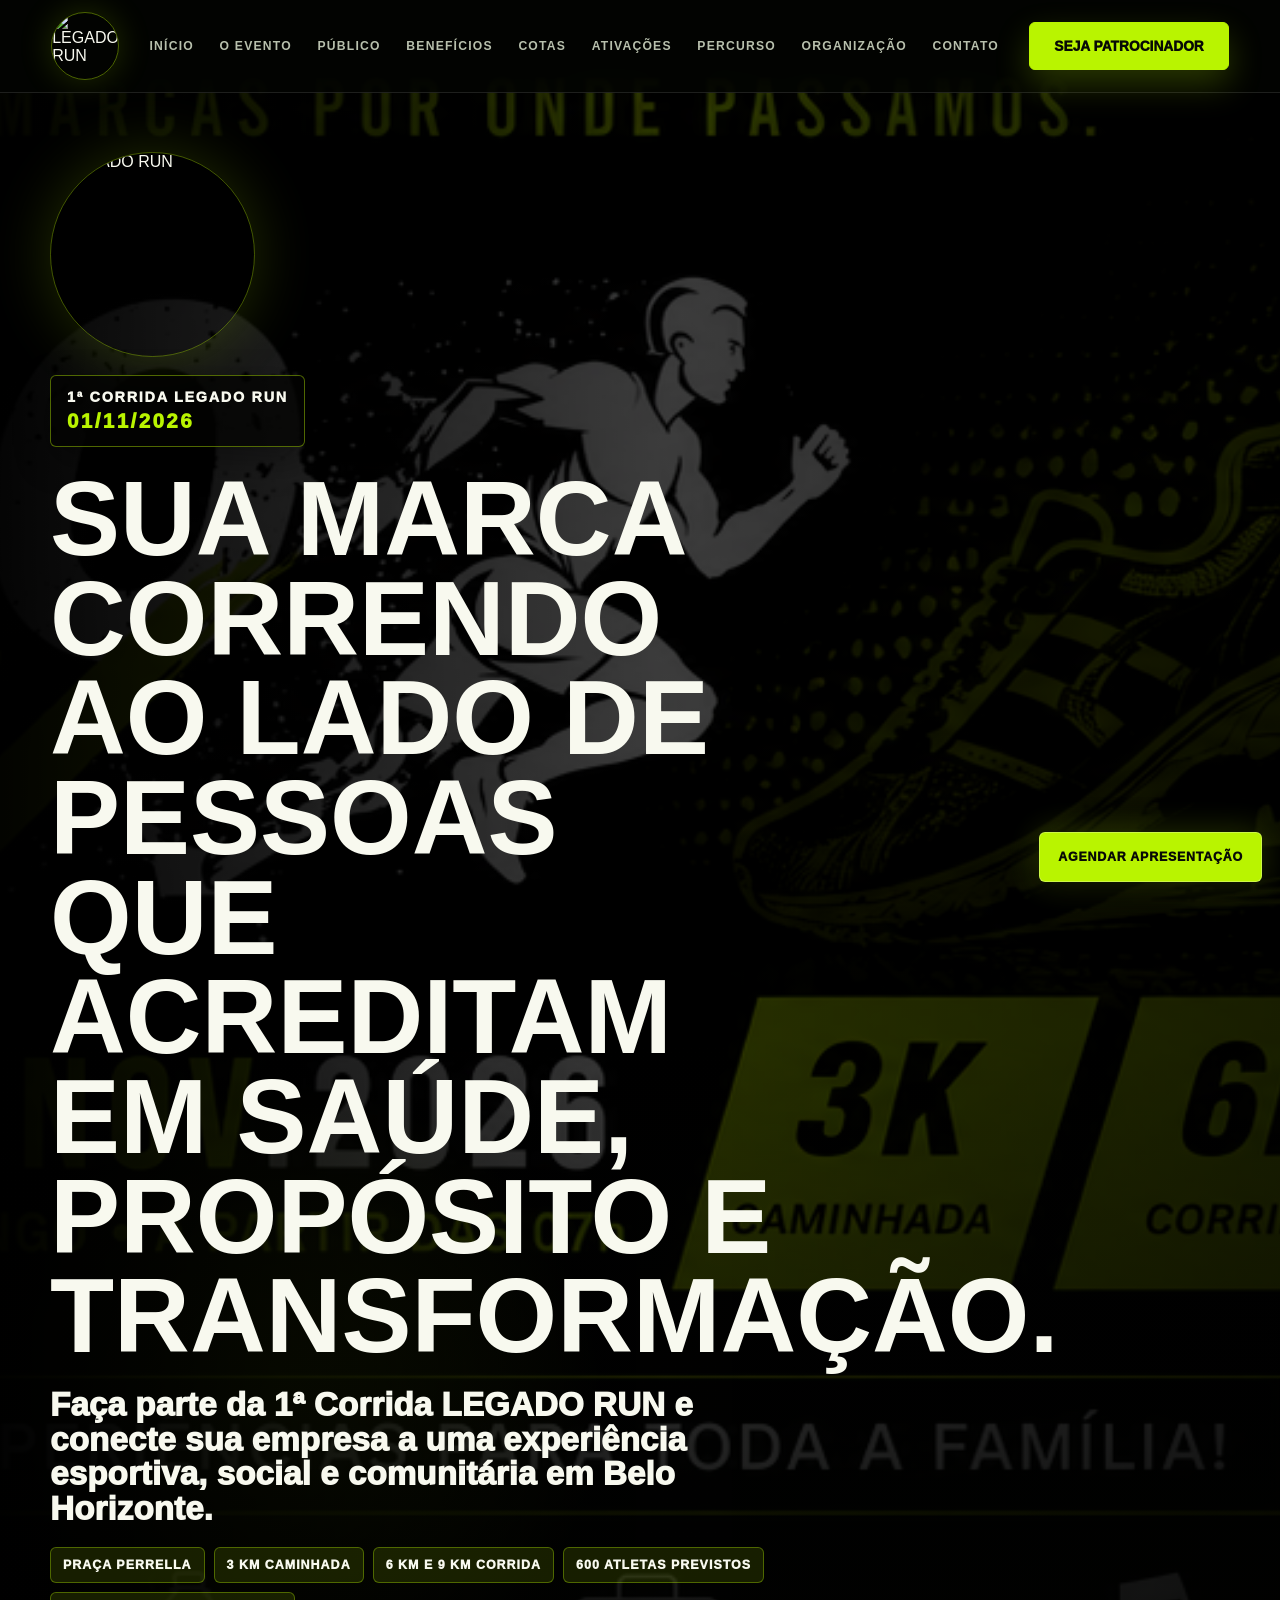
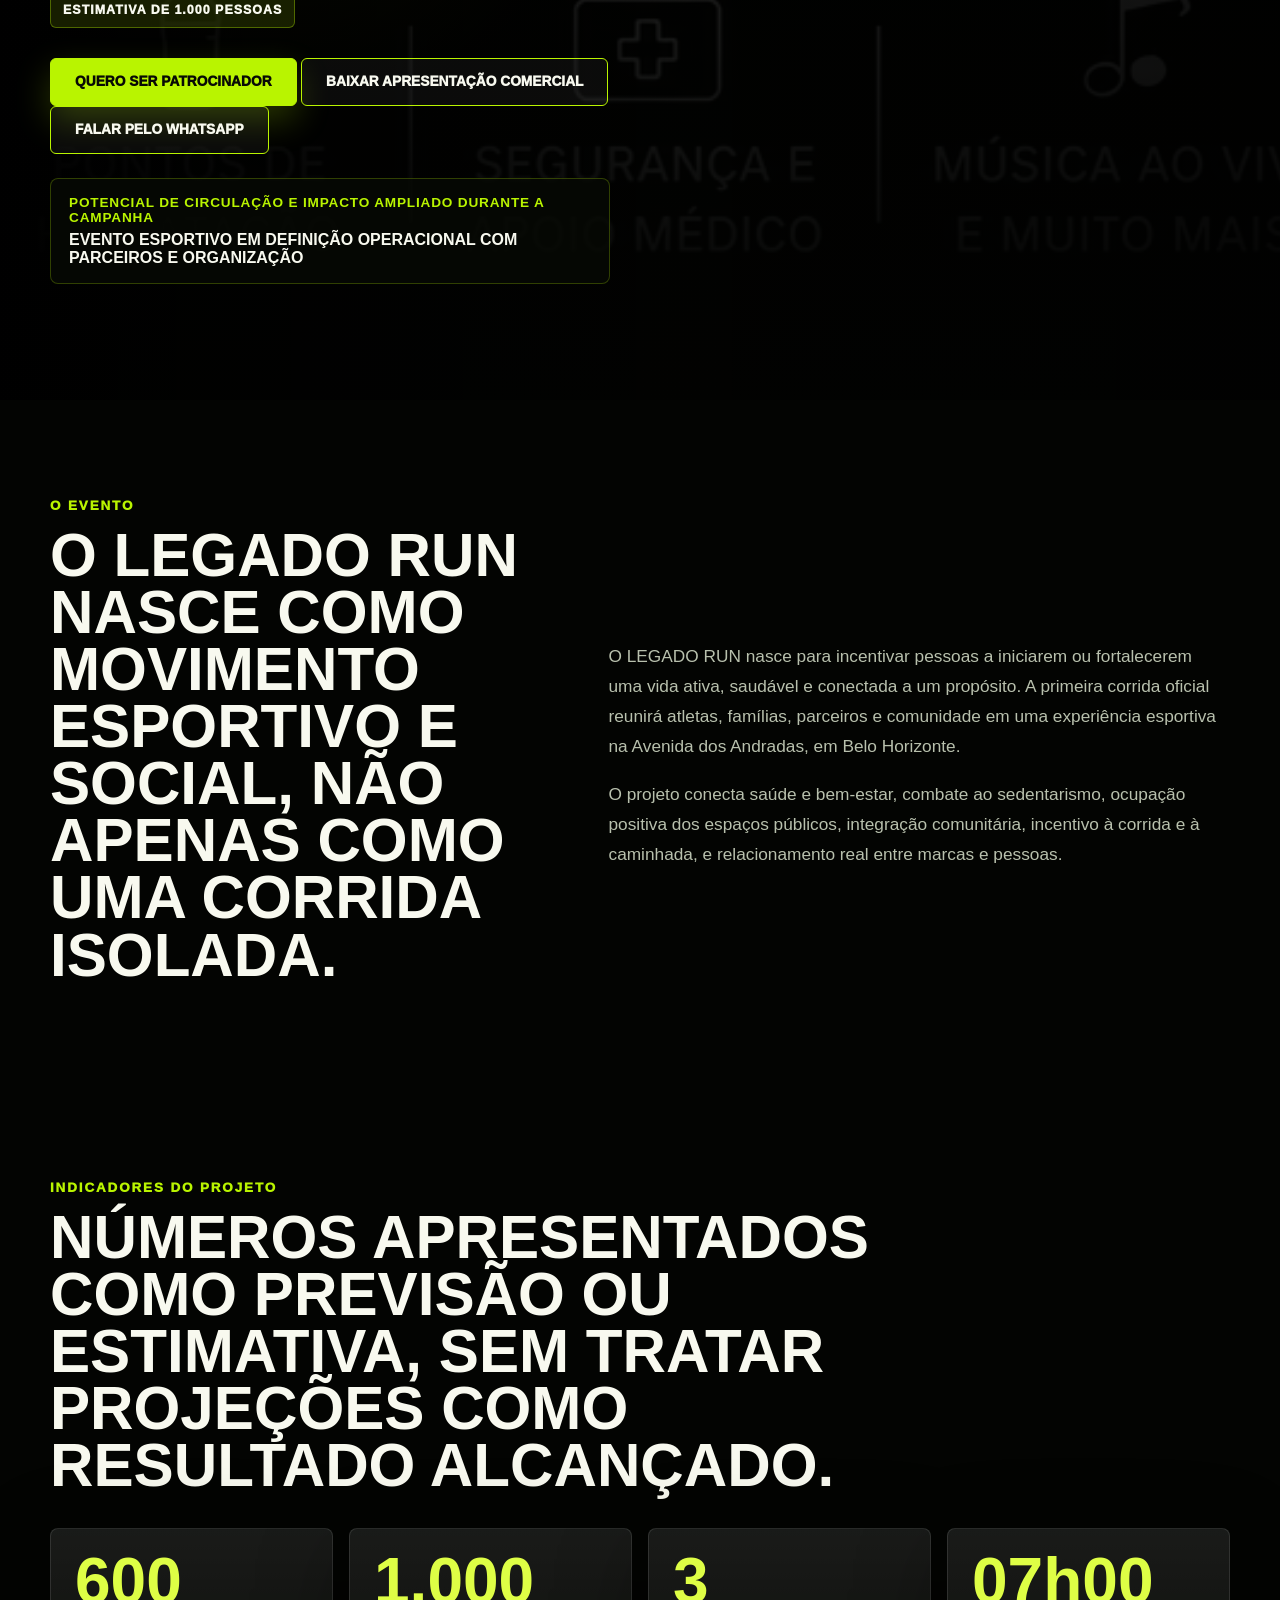
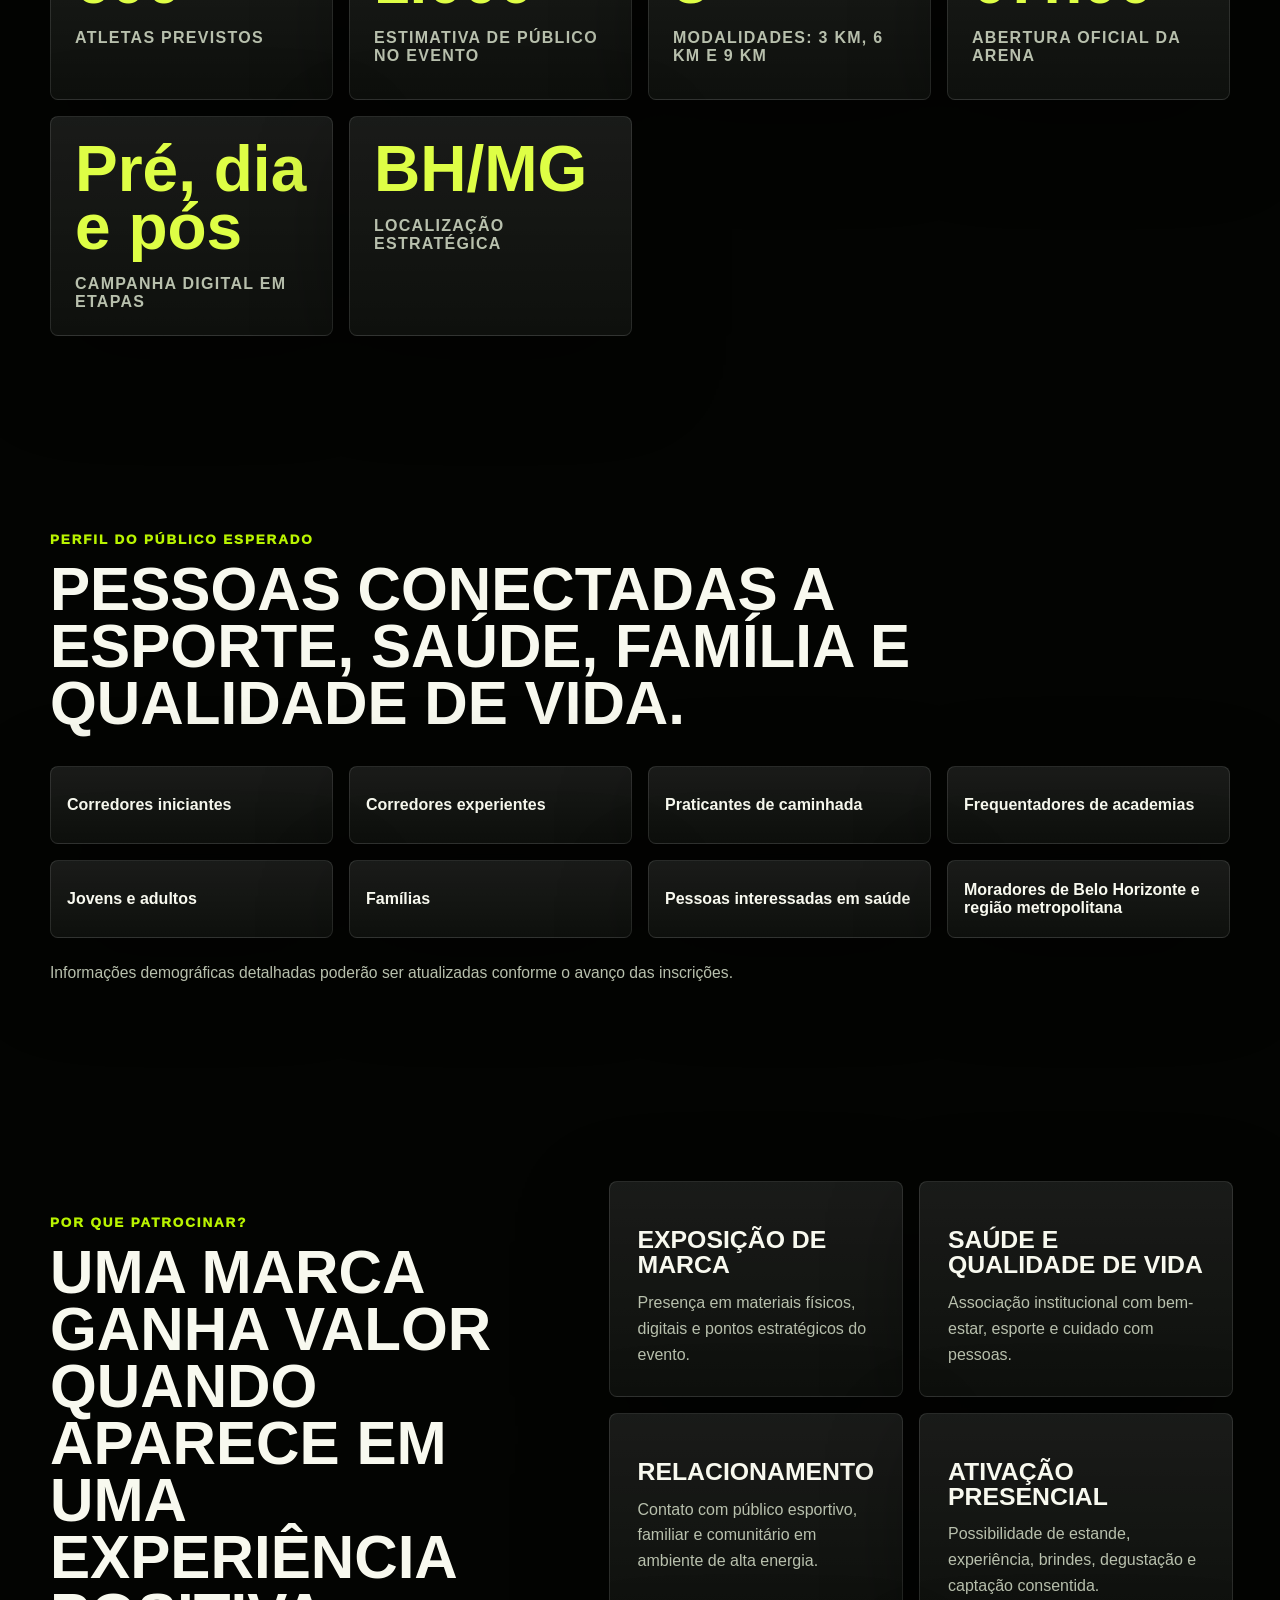
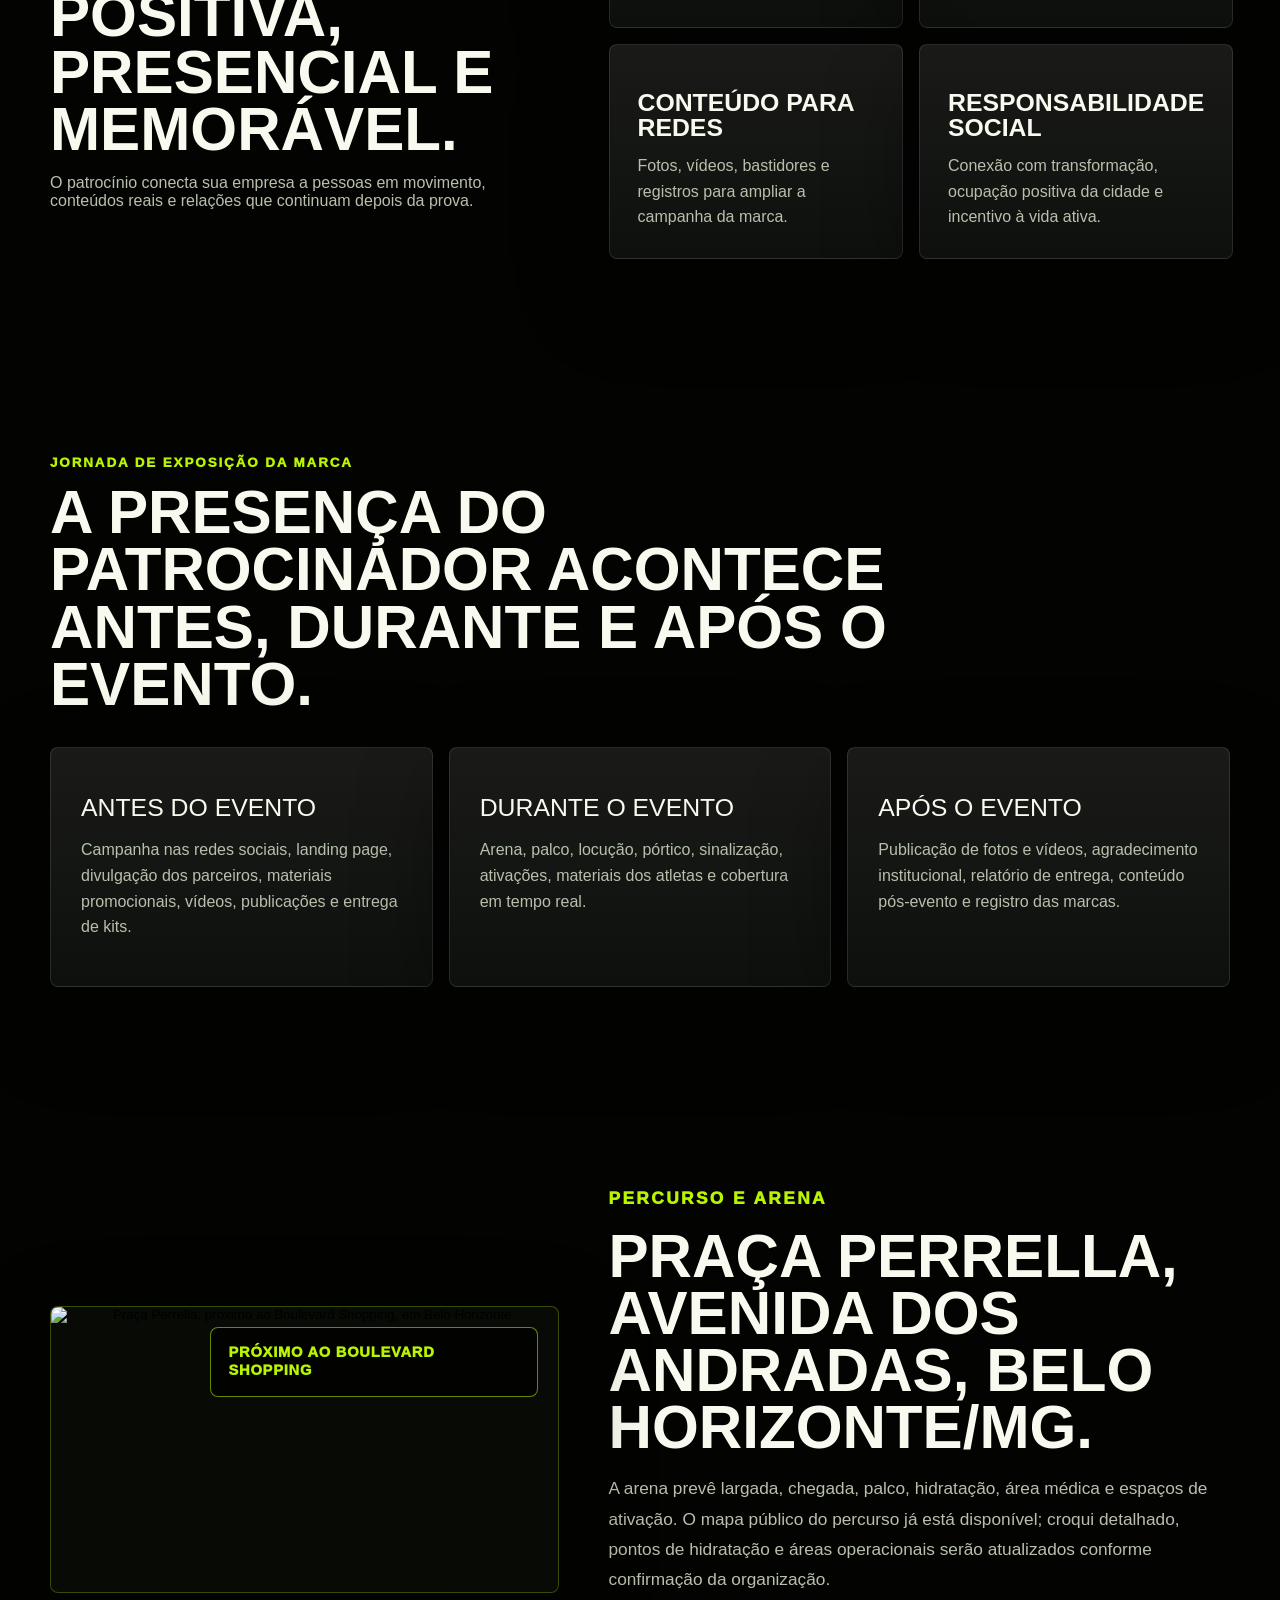
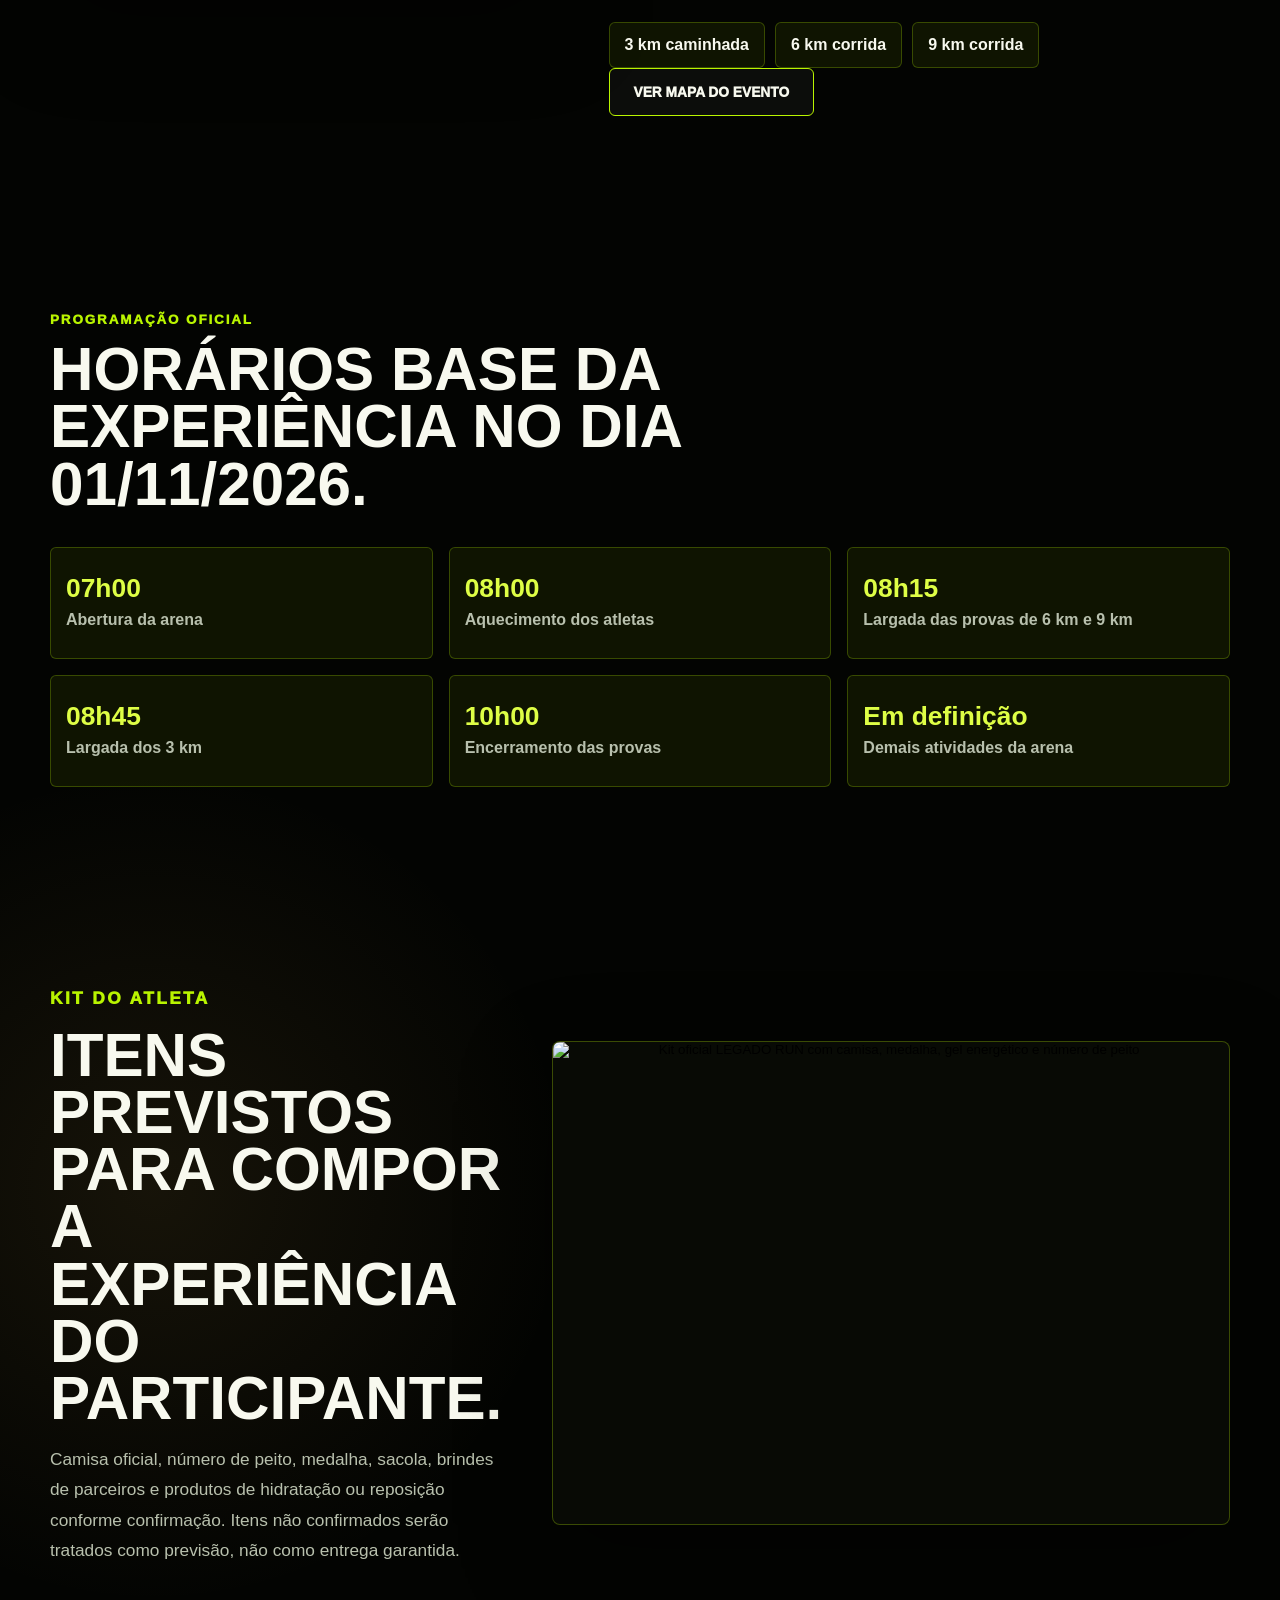
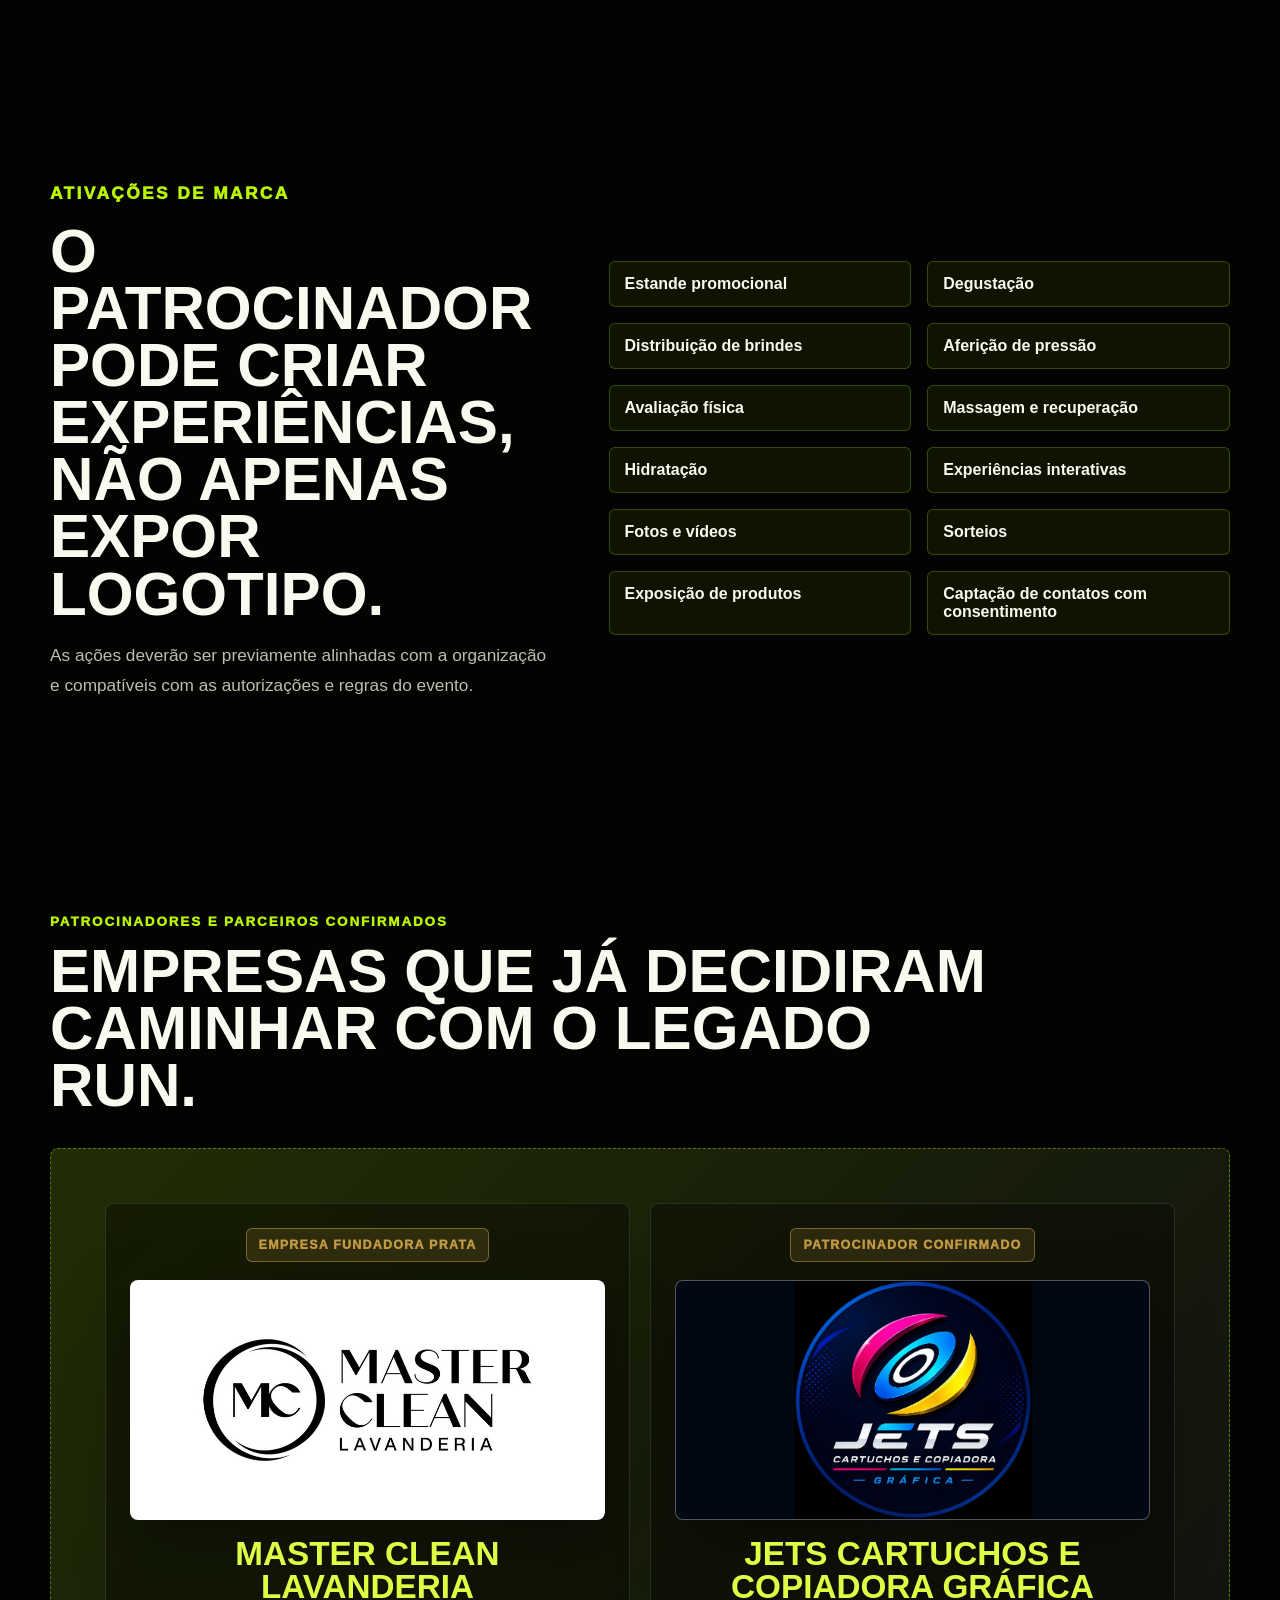
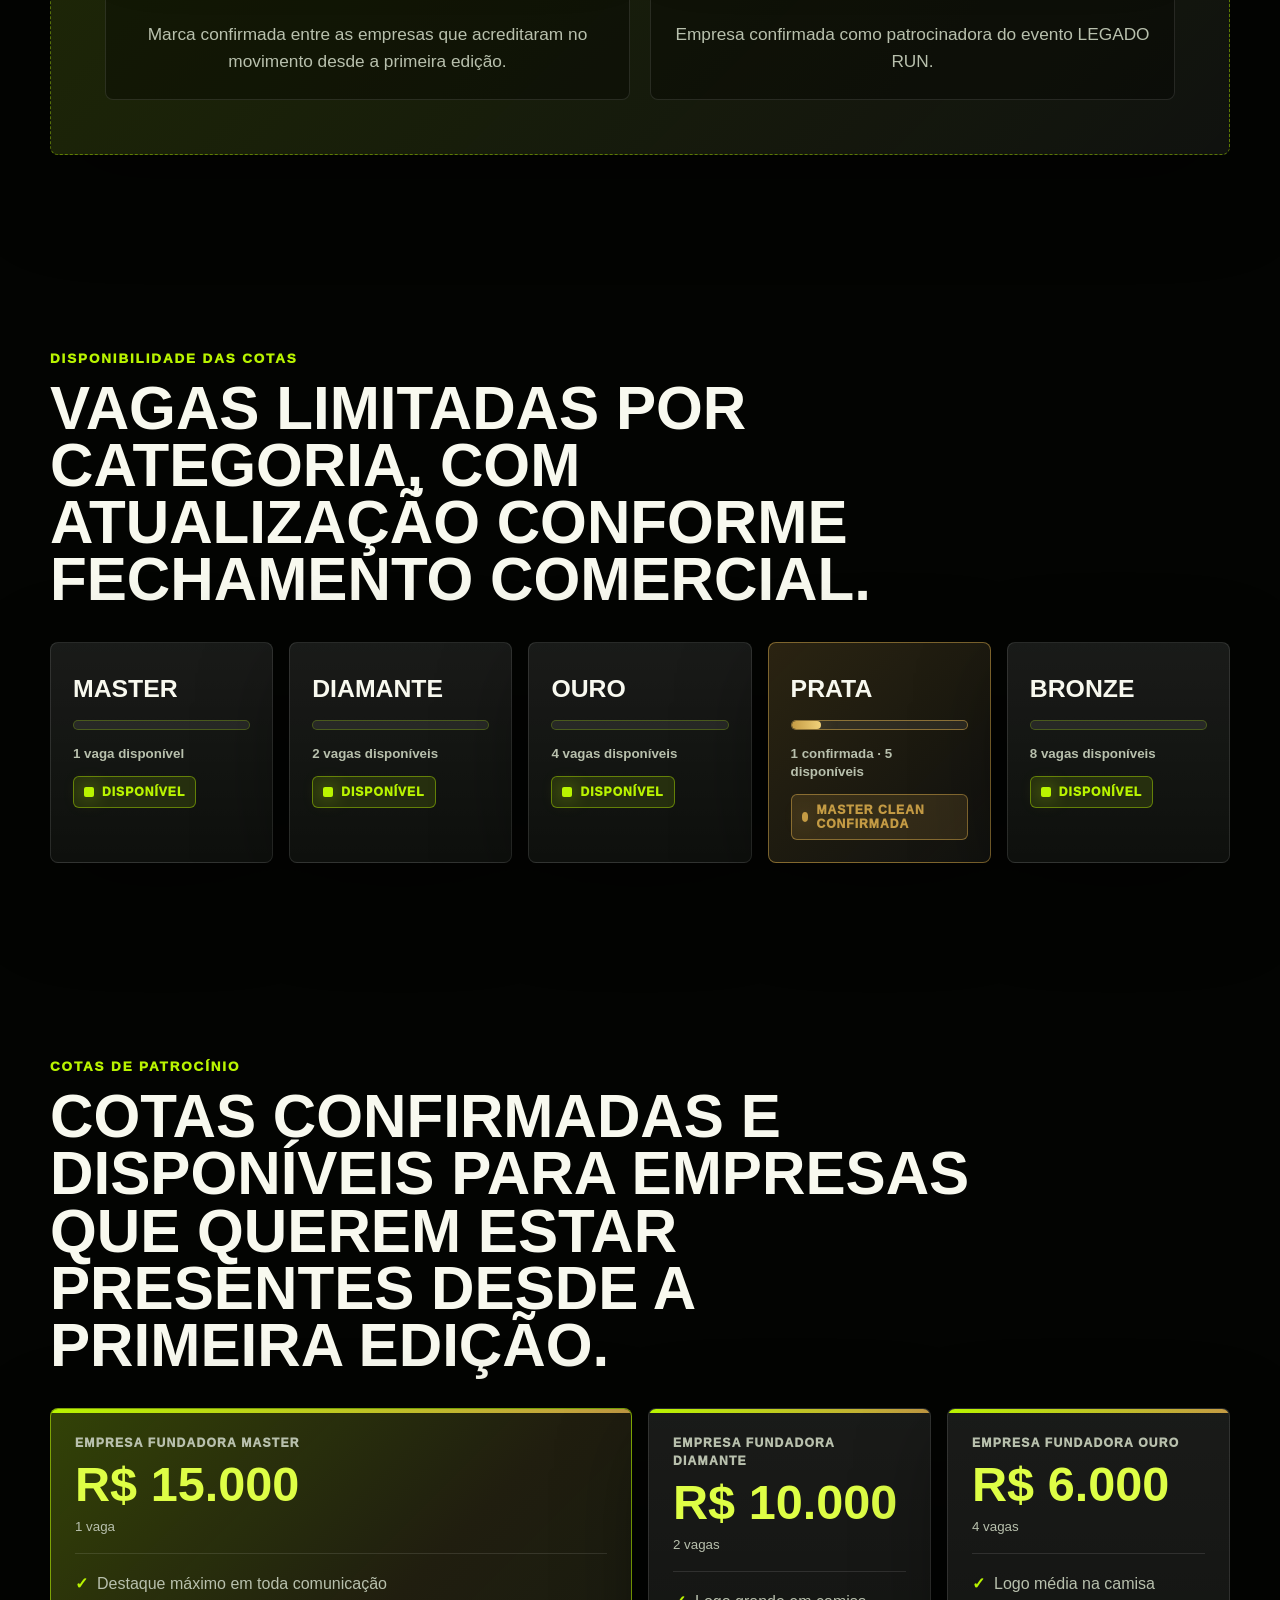
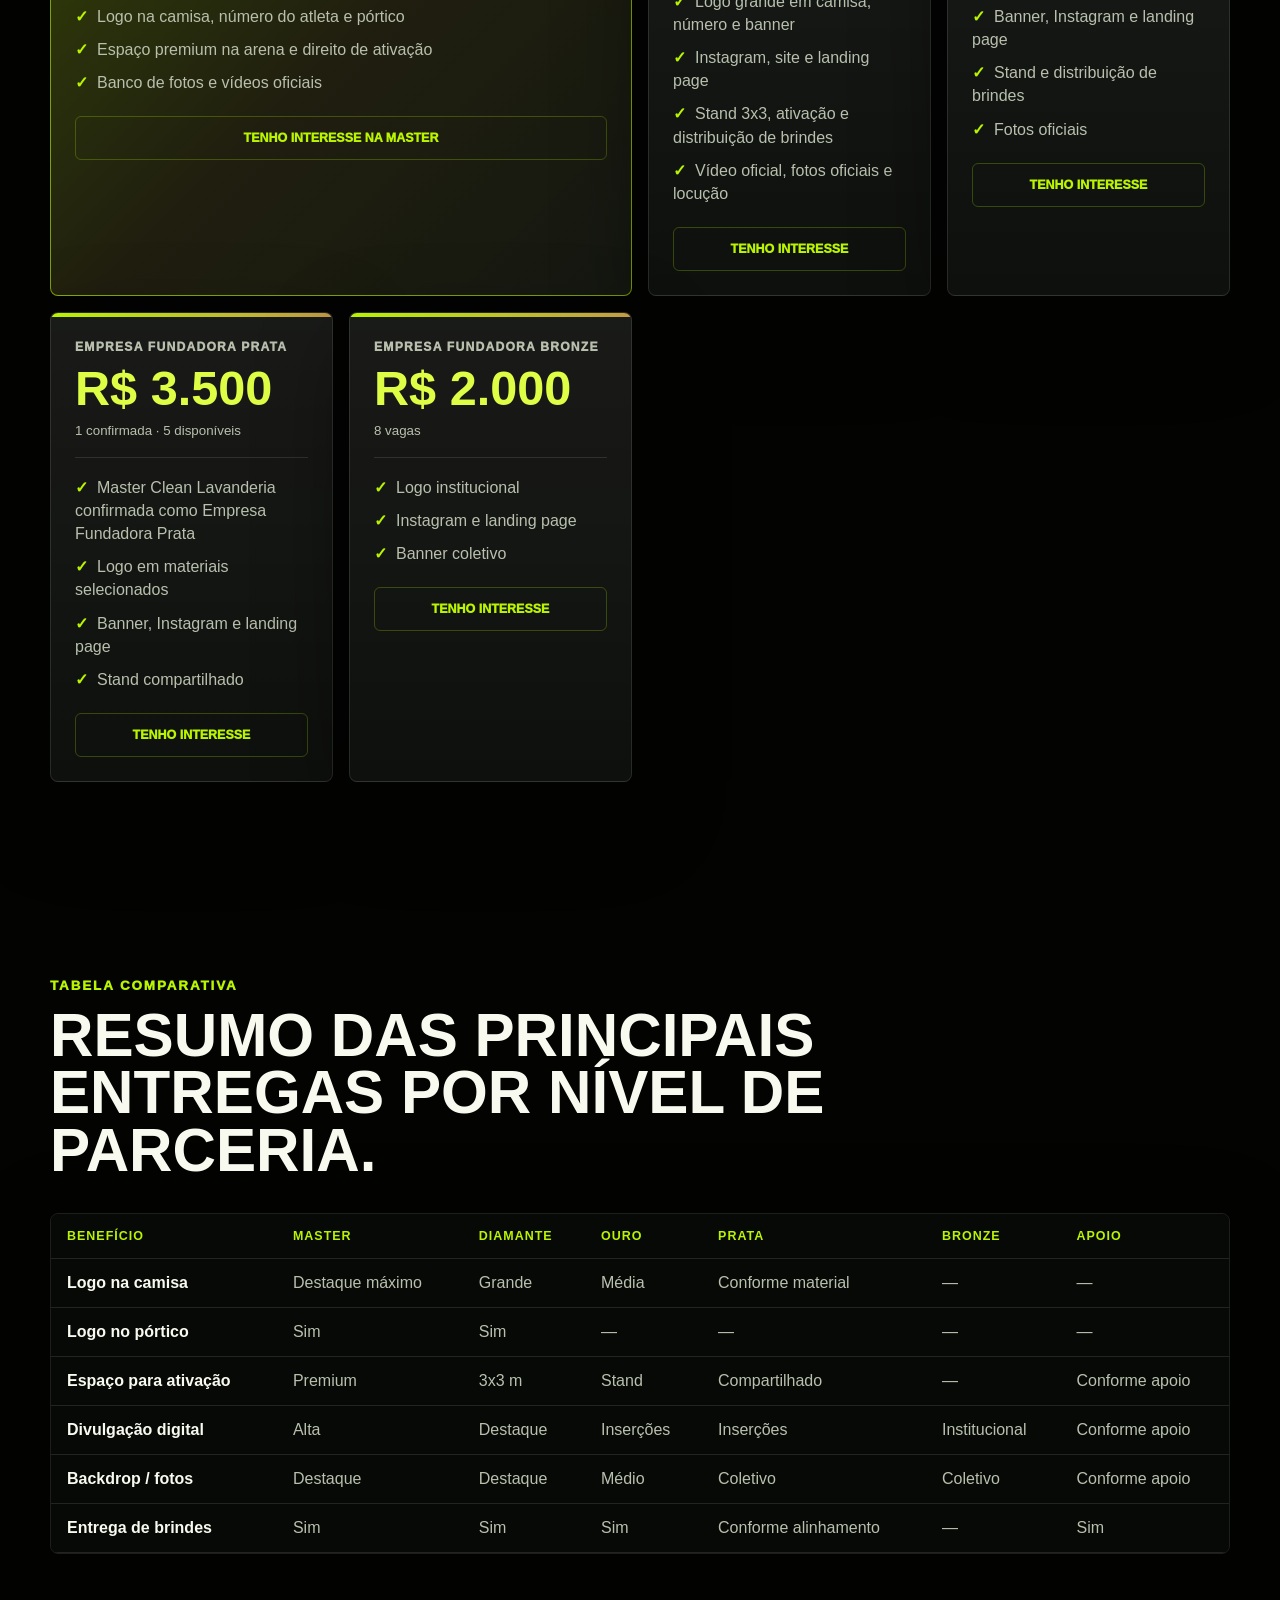
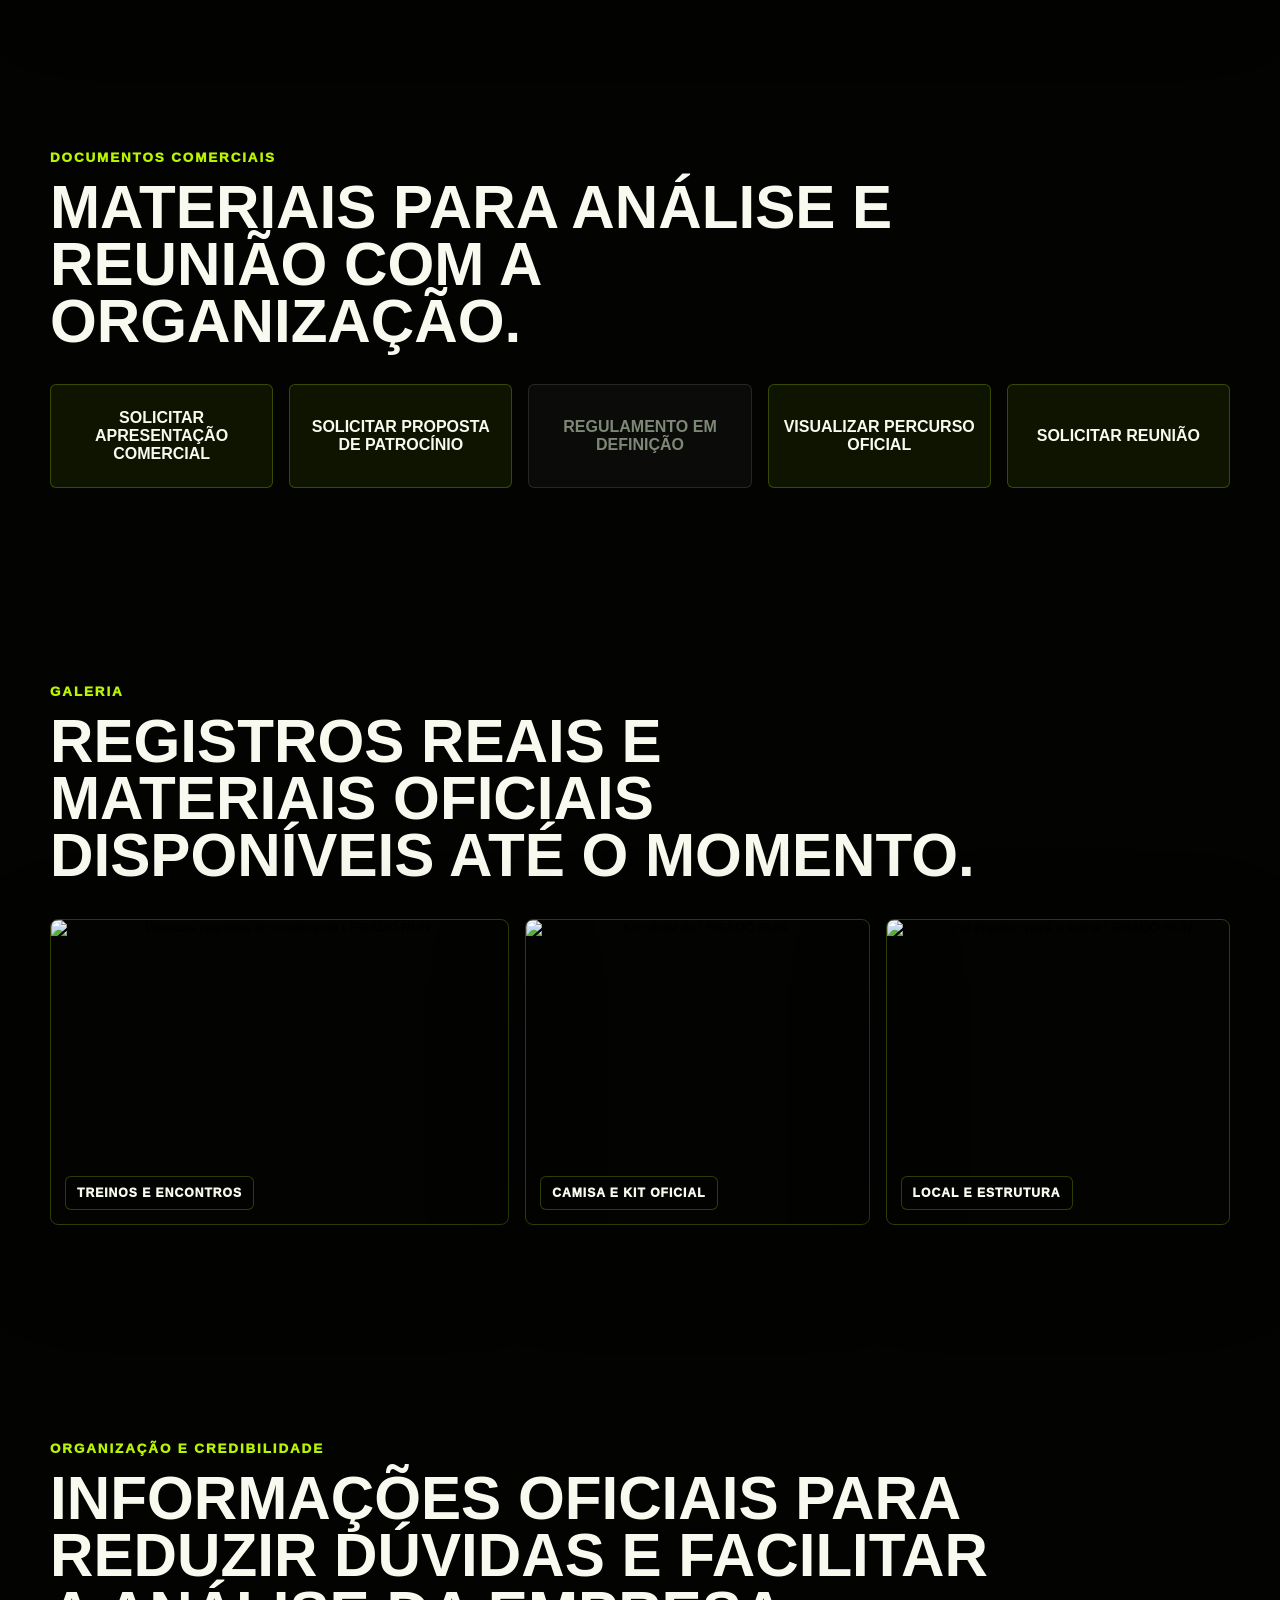
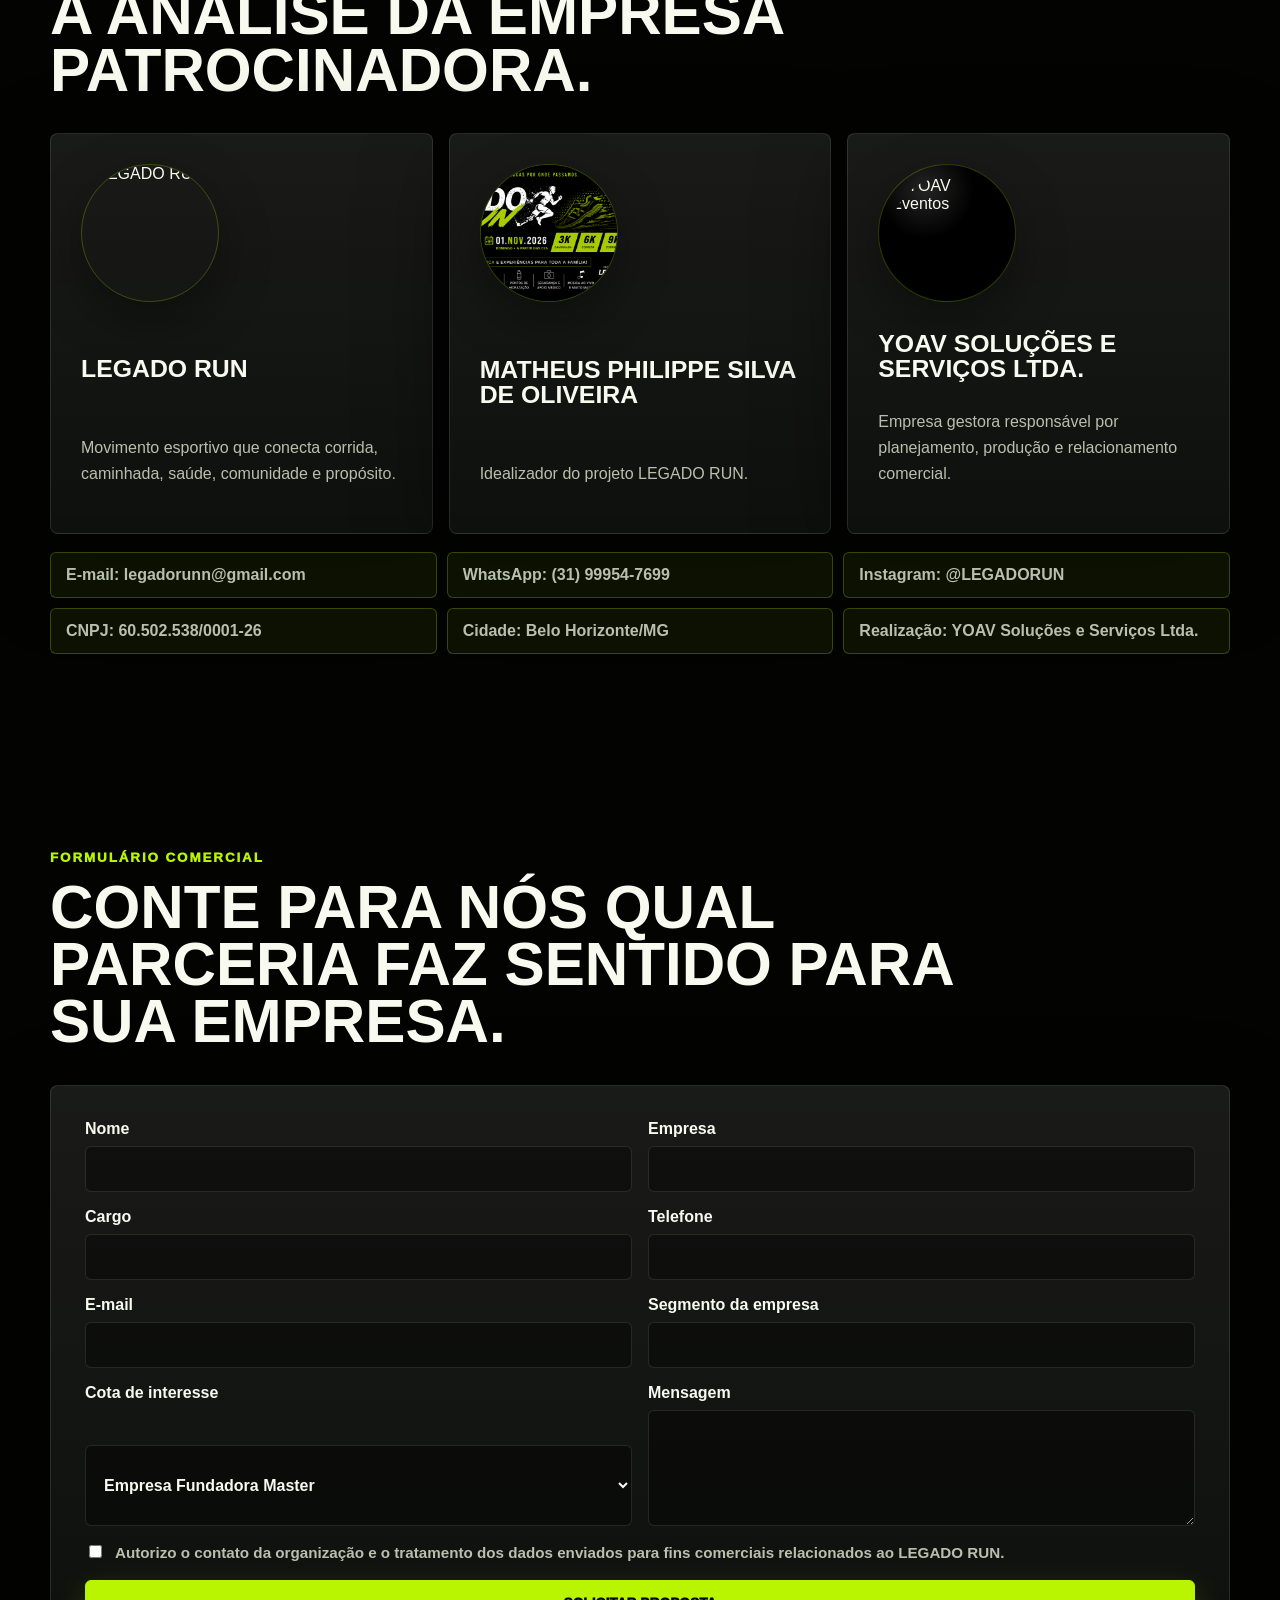
==== commit 4074e62c: "Add files via upload" ====
--- a/index.html
+++ b/index.html
@@ -3,573 +3,273 @@
   <head>
     <meta charset="utf-8" />
     <meta name="viewport" content="width=device-width, initial-scale=1" />
-    <title>LEGADO RUN | Empresas Fundadoras</title>
+    <title>Patrocínio LEGADO RUN 2026 | Corrida de Rua em Belo Horizonte</title>
     <meta
       name="description"
-      content="LEGADO RUN: a primeira edição de um movimento de esporte, saúde, família e propósito para empresas fundadoras."
+      content="Conheça as oportunidades de patrocínio da 1ª Corrida LEGADO RUN, que acontecerá em 1º de novembro de 2026, em Belo Horizonte."
     />
+    <link rel="canonical" href="https://legadorun.github.io/kitcomercialpremium/" />
+    <meta property="og:title" content="Patrocínio LEGADO RUN 2026" />
+    <meta property="og:description" content="Oportunidades comerciais para marcas que acreditam em saúde, esporte, propósito e comunidade." />
+    <meta property="og:type" content="website" />
+    <meta property="og:image" content="assets/arte-evento-01-11.png" />
+    <meta name="twitter:card" content="summary_large_image" />
+    <link rel="icon" href="assets/logo-legado-run.jpeg" />
     <link rel="stylesheet" href="styles.css" />
+    <script type="application/ld+json">
+      {
+        "@context": "https://schema.org",
+        "@type": "SportsEvent",
+        "name": "1ª Corrida LEGADO RUN",
+        "startDate": "2026-11-01T07:00:00-03:00",
+        "eventAttendanceMode": "https://schema.org/OfflineEventAttendanceMode",
+        "eventStatus": "https://schema.org/EventScheduled",
+        "location": {
+          "@type": "Place",
+          "name": "Praça Perrella",
+          "address": "Avenida dos Andradas, Belo Horizonte/MG"
+        },
+        "organizer": {
+          "@type": "Organization",
+          "name": "YOAV Soluções e Serviços Ltda."
+        }
+      }
+    </script>
   </head>
   <body>
     <header class="topbar">
       <a class="brand" href="#inicio" aria-label="LEGADO RUN">
-        <img src="assets/logo-legado-run.jpeg" alt="LEGADO RUN" />
+        <img src="assets/logo-legado-run.jpeg" alt="LEGADO RUN" width="68" height="68" />
       </a>
-      <nav aria-label="Navegação principal">
-        <a href="#quem-somos">Quem somos</a>
-        <a href="#futuro">Futuro</a>
-        <a href="#numeros">Números</a>
-        <a href="#marca">Marca</a>
-        <a href="#cotas">Empresas fundadoras</a>
+      <button class="menu-toggle" type="button" aria-expanded="false" aria-controls="main-nav">Menu</button>
+      <nav id="main-nav" aria-label="Navegação principal">
+        <a href="#inicio">Início</a>
+        <a href="#evento">O evento</a>
+        <a href="#publico">Público</a>
+        <a href="#beneficios">Benefícios</a>
+        <a href="#cotas">Cotas</a>
+        <a href="#ativacoes">Ativações</a>
+        <a href="#percurso">Percurso</a>
+        <a href="#organizacao">Organização</a>
+        <a href="#contato">Contato</a>
       </nav>
-      <a class="nav-cta" href="#contato">Agendar apresentação</a>
+      <a class="nav-cta" href="https://wa.me/5531999547699?text=Ol%C3%A1%21%20Conheci%20a%20proposta%20comercial%20do%20LEGADO%20RUN%20e%20gostaria%20de%20conversar%20sobre%20as%20oportunidades%20de%20patroc%C3%ADnio." target="_blank" rel="noopener noreferrer">Seja patrocinador</a>
     </header>
 
     <main id="inicio">
       <section class="hero hero-investor">
-        <img class="hero-media" src="assets/local-praca-perrela-andradas.jpeg" alt="Vista aérea da Praça Perrela, local do LEGADO RUN" />
+        <img class="hero-media" src="assets/arte-evento-01-11.png" alt="Arte oficial da 1ª Corrida LEGADO RUN" width="1821" height="864" />
         <div class="hero-overlay"></div>
         <div class="hero-content investor-hero-content">
           <div>
-            <img class="hero-logo" src="assets/logo-legado-run.jpeg" alt="LEGADO RUN" />
+            <img class="hero-logo" src="assets/logo-legado-run.jpeg" alt="LEGADO RUN" width="220" height="220" />
             <div class="circuit-badge">
-              <span>Circuito LEGADO RUN</span>
-              <strong>START 2026</strong>
+              <span>1ª Corrida LEGADO RUN</span>
+              <strong>01/11/2026</strong>
             </div>
-            <p class="eyebrow">A primeira edição começa agora.</p>
-            <h1>As empresas que acreditarem na primeira edição serão lembradas desde o início.</h1>
-            <p class="hero-subtitle">Correndo com propósito. Construindo um legado.</p>
-            <div class="hero-tags" aria-label="Pilares do LEGADO RUN">
-              <span>Saúde</span>
-              <span>Esporte</span>
-              <span>Família</span>
-              <span>Propósito</span>
-              <span>Comunidade</span>
+            <h1>Sua marca correndo ao lado de pessoas que acreditam em saúde, propósito e transformação.</h1>
+            <p class="hero-subtitle">
+              Faça parte da 1ª Corrida LEGADO RUN e conecte sua empresa a uma experiência esportiva, social e comunitária em Belo Horizonte.
+            </p>
+            <div class="hero-tags" aria-label="Informações principais">
+              <span>Praça Perrella</span>
+              <span>3 km caminhada</span>
+              <span>6 km e 9 km corrida</span>
+              <span>600 atletas previstos</span>
+              <span>Estimativa de 1.000 pessoas</span>
             </div>
             <div class="hero-actions">
-              <a class="button primary" href="#contato">Agendar uma apresentação</a>
+              <a class="button primary js-track" data-event="whatsapp_hero" href="https://wa.me/5531999547699?text=Ol%C3%A1%21%20Conheci%20a%20proposta%20comercial%20do%20LEGADO%20RUN%20e%20gostaria%20de%20conversar%20sobre%20as%20oportunidades%20de%20patroc%C3%ADnio." target="_blank" rel="noopener noreferrer">Quero ser patrocinador</a>
+              <a class="button ghost js-track" data-event="download_comercial" href="#documentos">Baixar apresentação comercial</a>
+              <a class="button ghost js-track" data-event="whatsapp_hero_secondary" href="https://wa.me/5531999547699?text=Ol%C3%A1%21%20Conheci%20a%20proposta%20comercial%20do%20LEGADO%20RUN%20e%20gostaria%20de%20conversar%20sobre%20as%20oportunidades%20de%20patroc%C3%ADnio." target="_blank" rel="noopener noreferrer">Falar pelo WhatsApp</a>
             </div>
             <div class="hero-meta">
-              <span>01 de novembro de 2026 • Belo Horizonte/MG</span>
-              <strong>Praça Perrela — Avenida dos Andradas</strong>
+              <span>Potencial de circulação e impacto ampliado durante a campanha</span>
+              <strong>Evento esportivo em definição operacional com parceiros e organização</strong>
             </div>
           </div>
-          <aside class="video-card" aria-label="Prévia audiovisual do evento">
-            <div class="video-screen video-reel">
-              <span>Vídeo de 60 segundos</span>
-              <strong>Drone · pessoas · louvor · famílias · camisa · corrida</strong>
-              <div class="reel-scenes" aria-hidden="true">
-                <i></i><i></i><i></i><i></i>
-              </div>
-            </div>
-            <p>Player pronto para receber o vídeo oficial: “Sua empresa pode construir esse legado conosco.”</p>
-          </aside>
-        </div>
-        <div class="hero-strip" aria-label="Experiência prevista">
-          <span>Drone</span>
-          <span>Arena</span>
-          <span>Corredores</span>
-          <span>Palco</span>
-          <span>Famílias</span>
-          <span>Cobertura oficial</span>
-        </div>
-      </section>
-
-      <section class="manifest section">
-        <p>Não estamos vendendo um espaço de patrocínio.</p>
-        <h2>Estamos convidando empresas para entrar no início de uma história.</h2>
-      </section>
-
-      <section class="story section" id="quem-somos">
-        <div class="section-label">Quem somos</div>
+        </div>
+      </section>
+
+      <section class="story section" id="evento">
+        <div class="section-label">O evento</div>
         <div class="belief-grid">
-          <h2>O LEGADO RUN nasceu para reunir pessoas em torno de saúde, superação, amizade e propósito.</h2>
+          <h2>O LEGADO RUN nasce como movimento esportivo e social, não apenas como uma corrida isolada.</h2>
           <div class="prose">
             <p>
-              O LEGADO RUN é um movimento. A corrida é apenas o ponto de encontro entre pessoas que desejam viver melhor,
-              cuidar do corpo, fortalecer relações e deixar marcas por onde passam.
+              O LEGADO RUN nasce para incentivar pessoas a iniciarem ou fortalecerem uma vida ativa, saudável e conectada a um propósito.
+              A primeira corrida oficial reunirá atletas, famílias, parceiros e comunidade em uma experiência esportiva na Avenida dos Andradas,
+              em Belo Horizonte.
             </p>
             <p>
-              A primeira edição será o marco inicial de uma comunidade que une atletas, iniciantes, famílias, igrejas,
-              academias, empresas e influenciadores em uma experiência de esporte e propósito.
-            </p>
-            <p>
-              Para uma empresa, estar nessa primeira edição significa mais do que aparecer. Significa ser reconhecida como
-              uma das marcas que ajudaram esse movimento a sair do papel.
+              O projeto conecta saúde e bem-estar, combate ao sedentarismo, ocupação positiva dos espaços públicos, integração comunitária,
+              incentivo à corrida e à caminhada, e relacionamento real entre marcas e pessoas.
             </p>
           </div>
         </div>
       </section>
 
-      <section class="origin section">
-        <div class="origin-card">
-          <p class="kicker">Por que nasceu</p>
-          <h2>Porque correr transforma quando existe propósito por trás de cada passo.</h2>
-          <p>
-            A visão do LEGADO RUN é criar uma experiência anual que incentive saúde, disciplina, comunhão e superação.
-            Um evento que começa em Belo Horizonte, mas nasce com mentalidade de crescimento.
-          </p>
-        </div>
-      </section>
-
-      <section class="future section" id="futuro">
+      <section class="numbers section" id="numeros">
+        <div class="section-heading">
+          <p class="kicker">Indicadores do projeto</p>
+          <h2>Números apresentados como previsão ou estimativa, sem tratar projeções como resultado alcançado.</h2>
+        </div>
+        <div class="number-grid">
+          <article><strong>600</strong><span>Atletas previstos</span></article>
+          <article><strong>1.000</strong><span>Estimativa de público no evento</span></article>
+          <article><strong>3</strong><span>Modalidades: 3 km, 6 km e 9 km</span></article>
+          <article><strong>07h00</strong><span>Abertura oficial da arena</span></article>
+          <article><strong>Pré, dia e pós</strong><span>Campanha digital em etapas</span></article>
+          <article><strong>BH/MG</strong><span>Localização estratégica</span></article>
+        </div>
+      </section>
+
+      <section class="audience section" id="publico">
+        <div class="section-heading">
+          <p class="kicker">Perfil do público esperado</p>
+          <h2>Pessoas conectadas a esporte, saúde, família e qualidade de vida.</h2>
+        </div>
+        <div class="audience-grid">
+          <span>Corredores iniciantes</span>
+          <span>Corredores experientes</span>
+          <span>Praticantes de caminhada</span>
+          <span>Frequentadores de academias</span>
+          <span>Jovens e adultos</span>
+          <span>Famílias</span>
+          <span>Pessoas interessadas em saúde</span>
+          <span>Moradores de Belo Horizonte e região metropolitana</span>
+        </div>
+        <p class="numbers-note">Informações demográficas detalhadas poderão ser atualizadas conforme o avanço das inscrições.</p>
+      </section>
+
+      <section class="why section" id="beneficios">
         <div>
-          <p class="kicker">O futuro</p>
-          <h2>Nossa visão é transformar o LEGADO RUN na maior corrida cristã do Brasil.</h2>
-        </div>
-        <div class="future-grid">
-          <article><span>Ano 1</span><strong>Primeira edição</strong><p>Construção da comunidade, marcas fundadoras e identidade do movimento.</p></article>
-          <article><span>Anos 2 a 4</span><strong>Crescimento regional</strong><p>Mais atletas, novas parcerias, maior cobertura e calendário recorrente.</p></article>
-          <article><span>10 anos</span><strong>Referência nacional</strong><p>Uma corrida cristã reconhecida por experiência, organização, propósito e impacto.</p></article>
-        </div>
-      </section>
-
-      <section class="roadmap section">
-        <div class="section-heading">
-          <p class="kicker">Linha do tempo da visão</p>
-          <h2>O LEGADO RUN começa em 2026, mas nasce com plano de crescimento.</h2>
-        </div>
-        <div class="roadmap-track">
-          <article><span>2026</span><strong>Primeira edição</strong><p>O início oficial do movimento em Belo Horizonte.</p></article>
-          <article><span>2027</span><strong>Circuito com duas etapas</strong><p>Expansão da comunidade e fortalecimento das marcas fundadoras.</p></article>
-          <article><span>2028</span><strong>Circuito estadual</strong><p>Novas cidades, mais atletas e maior presença institucional.</p></article>
-          <article><span>2030</span><strong>Referência nacional</strong><p>Uma corrida cristã reconhecida por propósito, organização e impacto.</p></article>
-        </div>
-      </section>
-
-      <section class="statement section">
-        <p>Daqui a cinco anos, quando o LEGADO RUN estiver reunindo milhares de corredores, sua empresa poderá dizer:</p>
-        <h2>Nós acreditamos desde o começo.</h2>
-      </section>
-
-      <section class="numbers section" id="numeros">
-        <div class="section-heading">
-          <p class="kicker">O LEGADO RUN em números</p>
-          <h2>Uma primeira edição planejada para gerar presença, conteúdo e relacionamento, com projeções apresentadas de forma transparente.</h2>
-        </div>
-        <div class="number-grid">
-          <article><strong>600</strong><span>Atletas</span></article>
-          <article><strong>150</strong><span>Acompanhantes</span></article>
-          <article><strong>250</strong><span>Visitantes</span></article>
-          <article><strong>1.000</strong><span>Participantes e visitantes previstos</span></article>
-          <article><strong>Até 1.500</strong><span>Circulação total potencial</span></article>
-          <article><strong>40 mil+</strong><span>Meta de impactos digitais</span></article>
-          <article><strong>100+</strong><span>Registros fotográficos previstos</span></article>
-          <article><strong>30+</strong><span>Conteúdos em vídeo previstos</span></article>
-          <article><strong>Até 8h</strong><span>Programação e exposição de marca</span></article>
-        </div>
-        <p class="numbers-note">
-          A circulação total considera atletas, acompanhantes, visitantes, equipes, prestadores de serviço,
-          expositores e circulação espontânea no entorno ao longo da programação.
-        </p>
-      </section>
-
-      <section class="audience section">
-        <div class="section-heading">
-          <p class="kicker">Quem estará lá?</p>
-          <h2>Um público que se conecta com marcas presentes na vida real.</h2>
-        </div>
-        <div class="audience-grid">
-          <span>Empresários</span>
-          <span>Famílias</span>
-          <span>Corredores</span>
-          <span>Academias</span>
-          <span>Igrejas</span>
-          <span>Empresas</span>
-          <span>Influenciadores</span>
-          <span>Praticantes de caminhada</span>
-          <span>Profissionais da saúde</span>
-          <span>Grupos de amigos</span>
-          <span>Visitantes da arena</span>
-          <span>Comunidade local</span>
-        </div>
-      </section>
-
-      <section class="pillars section">
-        <div class="section-heading">
-          <p class="kicker">Muito mais que uma corrida</p>
-          <h2>Quatro forças que aproximam pessoas e marcas.</h2>
-        </div>
-        <div class="pillar-grid">
-          <article><span>01</span><h3>Saúde</h3><p>Uma experiência ligada a movimento, autocuidado e qualidade de vida.</p></article>
-          <article><span>02</span><h3>Família</h3><p>Um ambiente para atletas, acompanhantes, visitantes e grupos viverem juntos.</p></article>
-          <article><span>03</span><h3>Esporte</h3><p>Percursos acessíveis para iniciantes, caminhantes e corredores em evolução.</p></article>
-          <article><span>04</span><h3>Propósito</h3><p>Um movimento que comunica valores, comunidade e transformação.</p></article>
-        </div>
-      </section>
-
-      <section class="why section">
-        <div>
-          <p class="kicker">Por que sua empresa deve estar aqui?</p>
-          <h2>Marcas que apoiam experiências relevantes fortalecem sua conexão com as pessoas.</h2>
-          <p>
-            Ao associar sua marca a esporte, saúde, família e propósito, sua empresa deixa de ser apenas vista
-            e passa a ser vivenciada pelo público.
-          </p>
+          <p class="kicker">Por que patrocinar?</p>
+          <h2>Uma marca ganha valor quando aparece em uma experiência positiva, presencial e memorável.</h2>
+          <p>O patrocínio conecta sua empresa a pessoas em movimento, conteúdos reais e relações que continuam depois da prova.</p>
         </div>
         <div class="reason-list">
-          <article><strong>Saúde gera conexão.</strong><span>Marcas associadas a hábitos saudáveis ganham relevância emocional.</span></article>
-          <article><strong>Eventos geram lembrança.</strong><span>Experiências presenciais criam memória, foto, conversa e recomendação.</span></article>
-          <article><strong>Experiências vendem.</strong><span>Quando a pessoa toca, prova, recebe e conversa, a marca deixa de ser distante.</span></article>
-          <article><strong>O início tem valor.</strong><span>As primeiras marcas entram como fundadoras de algo que pode crescer todos os anos.</span></article>
-        </div>
-      </section>
-
-      <section class="event-investment section">
-        <div class="section-heading">
-          <p class="kicker">Por que empresas investem em eventos como este?</p>
-          <h2>Porque uma experiência bem construída entrega presença, reputação e conteúdo.</h2>
-        </div>
-        <div class="investment-grid">
-          <article><span>01</span><h3>Fortalecimento de marca</h3><p>A marca é lembrada em um ambiente positivo, ligado a saúde, movimento e família.</p></article>
-          <article><span>02</span><h3>Relacionamento</h3><p>Contato direto com centenas de pessoas em um momento de abertura e conexão.</p></article>
-          <article><span>03</span><h3>Conteúdo</h3><p>Fotos, vídeos, bastidores e ativações que podem alimentar campanhas da empresa.</p></article>
-          <article><span>04</span><h3>Posicionamento</h3><p>Apoiar esporte e saúde fortalece a reputação institucional da marca.</p></article>
-        </div>
-      </section>
-
-      <section class="location section">
+          <article><strong>Exposição de marca</strong><span>Presença em materiais físicos, digitais e pontos estratégicos do evento.</span></article>
+          <article><strong>Saúde e qualidade de vida</strong><span>Associação institucional com bem-estar, esporte e cuidado com pessoas.</span></article>
+          <article><strong>Relacionamento</strong><span>Contato com público esportivo, familiar e comunitário em ambiente de alta energia.</span></article>
+          <article><strong>Ativação presencial</strong><span>Possibilidade de estande, experiência, brindes, degustação e captação consentida.</span></article>
+          <article><strong>Conteúdo para redes</strong><span>Fotos, vídeos, bastidores e registros para ampliar a campanha da marca.</span></article>
+          <article><strong>Responsabilidade social</strong><span>Conexão com transformação, ocupação positiva da cidade e incentivo à vida ativa.</span></article>
+        </div>
+      </section>
+
+      <section class="timeline section">
+        <div class="section-heading">
+          <p class="kicker">Jornada de exposição da marca</p>
+          <h2>A presença do patrocinador acontece antes, durante e após o evento.</h2>
+        </div>
+        <div class="timeline-grid">
+          <article><span>Antes do evento</span><p>Campanha nas redes sociais, landing page, divulgação dos parceiros, materiais promocionais, vídeos, publicações e entrega de kits.</p></article>
+          <article><span>Durante o evento</span><p>Arena, palco, locução, pórtico, sinalização, ativações, materiais dos atletas e cobertura em tempo real.</p></article>
+          <article><span>Após o evento</span><p>Publicação de fotos e vídeos, agradecimento institucional, relatório de entrega, conteúdo pós-evento e registro das marcas.</p></article>
+        </div>
+      </section>
+
+      <section class="location section" id="percurso">
         <figure>
-          <img src="assets/local-praca-perrela-andradas.jpeg" alt="Praça Perrela, próximo ao Boulevard Shopping, em Belo Horizonte" />
+          <button class="image-open" type="button" data-image="assets/local-praca-perrela-andradas.jpeg" data-alt="Localização da Praça Perrella e estrutura do LEGADO RUN">
+            <img src="assets/local-praca-perrela-andradas.jpeg" alt="Praça Perrella, próximo ao Boulevard Shopping, em Belo Horizonte" width="1536" height="864" loading="lazy" />
+          </button>
         </figure>
         <div>
-          <p class="kicker">Local do evento</p>
-          <h2>Praça Perrela, próximo ao Boulevard Shopping.</h2>
+          <p class="kicker">Percurso e arena</p>
+          <h2>Praça Perrella, Avenida dos Andradas, Belo Horizonte/MG.</h2>
           <p>
-            Um ponto estratégico na Avenida dos Andradas, em Belo Horizonte/MG, preparado para receber arena,
-            largada, palco, tendas, hidratação, atendimento médico e ativações de marca.
+            A arena prevê largada, chegada, palco, hidratação, área médica e espaços de ativação. O mapa público do percurso já está disponível;
+            croqui detalhado, pontos de hidratação e áreas operacionais serão atualizados conforme confirmação da organização.
           </p>
           <div class="route-pills">
-            <span>3K Caminhada</span>
-            <span>6K Corrida</span>
-            <span>9K Corrida</span>
+            <span>3 km caminhada</span>
+            <span>6 km corrida</span>
+            <span>9 km corrida</span>
           </div>
-        </div>
-      </section>
-
-      <section class="arena-map section">
-        <div class="section-heading">
-          <p class="kicker">Mapa conceitual da arena</p>
-          <h2>Uma leitura rápida de onde a marca poderá aparecer no espaço do evento.</h2>
-        </div>
-        <div class="map-board" aria-label="Mapa conceitual da arena LEGADO RUN">
-          <div class="map-item map-stage">Palco</div>
-          <div class="map-item map-master">Empresa Fundadora Master</div>
-          <div class="map-item map-arena">Arena</div>
-          <div class="map-item map-diamond">Patrocinador Diamante</div>
-          <div class="map-item map-food">Food</div>
-          <div class="map-item map-water">Hidratação</div>
-          <div class="map-item map-start">Largada</div>
-          <div class="map-item map-finish">Chegada</div>
-        </div>
-      </section>
-
-      <section class="visibility section" id="marca">
-        <div class="section-heading">
-          <p class="kicker">Como sua marca aparece</p>
-          <h2>Sua empresa precisa enxergar onde estará presente.</h2>
-        </div>
-        <div class="mockup-grid">
-          <article class="mockup shirt">
-            <img src="assets/kit-oficial-legado-run-completo.png" alt="Kit oficial LEGADO RUN" />
-            <strong>Camisa oficial</strong>
-            <span>Logo também no verso da camisa</span>
-          </article>
-          <article class="mockup bib"><strong>Número do atleta</strong><span>Marca presente na prova e nas fotos</span></article>
-          <article class="mockup arena"><strong>Arena</strong><span>Contato direto com atletas e visitantes</span></article>
-          <article class="mockup arch"><strong>Pórtico</strong><span>Entrada, largada, chegada e registros oficiais</span></article>
-          <article class="mockup stage"><strong>Palco</strong><span>Citações, presença e momento de comunidade</span></article>
-          <article class="mockup backdrop"><strong>Backdrop</strong><span>Fotos, entrevistas e conteúdo social</span></article>
-          <article class="mockup phone"><strong>Instagram</strong><span>Reels, stories e marcações oficiais</span></article>
-          <article class="mockup site"><strong>Site e landing page</strong><span>Presença antes, durante e depois</span></article>
-          <article class="mockup whatsapp"><strong>WhatsApp</strong><span>Divulgação direta para grupos e parceiros</span></article>
-        </div>
-      </section>
-
-      <section class="receives section">
-        <div class="section-heading">
-          <p class="kicker">O que sua empresa recebe</p>
-          <h2>O retorno é planejado em três momentos: antes, durante e depois do evento.</h2>
-        </div>
-        <div class="receives-grid">
-          <article>
-            <span>Antes do evento</span>
-            <ul>
-              <li>Divulgação</li>
-              <li>Instagram</li>
-              <li>Site</li>
-              <li>Landing page</li>
-              <li>Campanhas</li>
-            </ul>
-          </article>
-          <article>
-            <span>Durante</span>
-            <ul>
-              <li>Arena</li>
-              <li>Ativação</li>
-              <li>Público</li>
-              <li>Fotos</li>
-              <li>Vídeos</li>
-              <li>Drone</li>
-            </ul>
-          </article>
-          <article>
-            <span>Depois</span>
-            <ul>
-              <li>Reels</li>
-              <li>Fotos oficiais</li>
-              <li>Banco de imagens</li>
-              <li>Conteúdo</li>
-              <li>Associação permanente à primeira edição</li>
-            </ul>
-          </article>
-        </div>
-      </section>
-
-      <section class="exposure section">
-        <div class="section-heading">
-          <p class="kicker">Quanto tempo sua marca fica exposta</p>
-          <h2>A empresa compra meses de presença, não apenas um domingo.</h2>
-        </div>
-        <div class="exposure-grid">
-          <article><span>60 dias</span><strong>Antes do evento</strong><p>Divulgação, conteúdos, anúncios, grupos, landing page e construção de expectativa.</p></article>
-          <article><span>1 dia inteiro</span><strong>Durante</strong><p>Arena, palco, pórtico, ativações, distribuição, fotos, vídeos, drone e experiência ao vivo.</p></article>
-          <article><span>Pós-evento</span><strong>Depois</strong><p>Fotos, vídeos, reels, posts, marcações, matérias e continuidade do relacionamento.</p></article>
-        </div>
-      </section>
-
-      <section class="media-plan section">
-        <div class="section-heading">
-          <p class="kicker">O evento será divulgado</p>
-          <h2>A marca aparece antes do evento, no dia da experiência e no conteúdo pós-prova.</h2>
-        </div>
-        <div class="media-columns">
-          <article><h3>Digital</h3><p>Instagram, Facebook, Google, WhatsApp, landing page, parceiros, influenciadores e vídeos.</p></article>
-          <article><h3>Cobertura</h3><p>Drone, fotógrafos, vídeos oficiais, bastidores, palco, arena, largada, chegada e ativações.</p></article>
-          <article><h3>Pós-prova</h3><p>Reels, fotos oficiais, vídeo oficial, publicações dos patrocinadores e continuidade de relacionamento.</p></article>
-        </div>
-      </section>
-
-      <section class="experience section" id="experiencia">
-        <div>
-          <p class="kicker">Oportunidades de ativação</p>
-          <h2>A ativação vale mais que uma logo.</h2>
-          <p>
-            Imagine uma academia usando o LEGADO RUN para avaliar alunos, sortear planos, distribuir cupons,
-            captar contatos e gerar conteúdo com pessoas que já estão interessadas em saúde e movimento.
-          </p>
-        </div>
-        <div class="activation-list">
-          <span>Avaliação física</span>
-          <span>Sorteios</span>
-          <span>Brindes</span>
-          <span>Cupons</span>
-          <span>Cadastro de clientes</span>
-          <span>Aula ao vivo</span>
-          <span>Espaço instagramável</span>
-          <span>Degustação</span>
-        </div>
-      </section>
-
-      <section class="relationship section">
-        <div class="section-heading">
-          <p class="kicker">Presença que vira relacionamento</p>
-          <h2>Sua empresa poderá transformar visibilidade em experiência concreta.</h2>
-        </div>
-        <div class="relationship-grid">
-          <span>Distribuir amostras e brindes</span>
-          <span>Oferecer cupons promocionais</span>
-          <span>Realizar degustações</span>
-          <span>Apresentar produtos e serviços</span>
-          <span>Criar uma experiência instagramável</span>
-          <span>Incluir materiais no kit do atleta</span>
-          <span>Conduzir sorteios autorizados</span>
-          <span>Usar QR Code para campanhas próprias</span>
-          <span>Gerar conteúdo com a ativação</span>
-          <span>Receber registros oficiais da participação</span>
-        </div>
-        <p class="legal-note">
-          Qualquer captação de dados deverá ser realizada pela própria empresa, com autorização do participante
-          e observância à LGPD.
-        </p>
-      </section>
-
-      <section class="segments section">
-        <div class="section-heading">
-          <p class="kicker">Empresas que queremos ao nosso lado</p>
-          <h2>Há espaço para marcas que fazem sentido na rotina das pessoas.</h2>
-        </div>
-        <div class="segment-grid">
-          <span>Academias</span>
-          <span>Farmácias</span>
-          <span>Laboratórios</span>
-          <span>Construtoras</span>
-          <span>Cooperativas</span>
-          <span>Concessionárias</span>
-          <span>Bancos</span>
-          <span>Planos de saúde</span>
-          <span>Padarias</span>
-          <span>Cafeterias</span>
-          <span>Lojas esportivas</span>
-          <span>Tecnologia</span>
-        </div>
-      </section>
-
-      <section class="credibility section">
-        <div class="section-heading">
-          <p class="kicker">Credibilidade</p>
-          <h2>Mesmo na primeira edição, o projeto precisa transmitir segurança para quem investe.</h2>
-        </div>
-        <div class="credibility-grid">
-          <article><strong>Equipe organizadora</strong><p>Direção, produção, operação e relacionamento com parceiros em uma estrutura clara de execução.</p></article>
-          <article><strong>Identidade consistente</strong><p>Marca, kit, comunicação, local e proposta comercial com linguagem visual profissional.</p></article>
-          <article><strong>Cronograma do projeto</strong><p>Construção de divulgação antes, entrega no dia do evento e conteúdo posterior para patrocinadores.</p></article>
-          <article><strong>Experiência planejada</strong><p>Arena, palco, hidratação, apoio médico, guarda-volumes, fotos, vídeos e ativações de marca.</p></article>
-        </div>
-      </section>
-
-      <section class="proof section">
-        <div class="section-heading">
-          <p class="kicker">Pessoas reais, movimento real</p>
-          <h2>Antes da primeira largada oficial, pessoas já estão se reunindo para correr, caminhar, vestir a camisa e construir essa comunidade.</h2>
-        </div>
-        <div class="real-gallery" aria-label="Registros visuais do LEGADO RUN">
-          <figure><img src="assets/grupo-corrida-legado-run.png" alt="Pessoas reunidas no movimento LEGADO RUN" /><figcaption>Treinos e encontros</figcaption></figure>
-          <figure><img src="assets/kit-oficial-legado-run-completo.png" alt="Kit oficial do LEGADO RUN" /><figcaption>Camisa e kit oficial</figcaption></figure>
-          <figure><img src="assets/local-praca-perrela-andradas.jpeg" alt="Local previsto para a arena LEGADO RUN" /><figcaption>Local e estrutura</figcaption></figure>
-        </div>
-        <div class="proof-layout">
-          <figure>
-            <img src="assets/grupo-corrida-legado-run.png" alt="Grupo do LEGADO RUN reunido para corrida e caminhada" />
-          </figure>
-          <div class="proof-quotes">
-            <blockquote>“Um movimento que conecta pessoas antes mesmo da primeira edição oficial.”</blockquote>
-            <blockquote>“Corrida, caminhada, amizade e propósito no mesmo ambiente.”</blockquote>
-            <blockquote>“A comunidade já começou. Agora as marcas fundadoras entram na história.”</blockquote>
-          </div>
-        </div>
-      </section>
-
-      <section class="behind section">
-        <div class="section-heading">
-          <p class="kicker">Quem está construindo este projeto</p>
-          <h2>Um projeto com identidade, responsáveis definidos, organização e visão de crescimento.</h2>
-        </div>
-        <div class="behind-grid">
-          <article>
-            <img src="assets/logo-legado-run.jpeg" alt="LEGADO RUN" />
-            <h3>LEGADO RUN</h3>
-            <p>Movimento esportivo que conecta corrida, saúde, comunidade e propósito.</p>
-          </article>
-          <article>
-            <img class="identity-image event-art" src="assets/arte-evento-01-11.png" alt="Arte oficial do evento LEGADO RUN em 01 de novembro de 2026" />
-            <h3>LEGADO RUN START</h3>
-            <p>Primeira edição oficial do circuito, com caminhada de 3 km e corridas de 6 km e 9 km.</p>
-          </article>
-          <article>
-            <img class="identity-image yoav-logo" src="assets/logo-yoav-eventos.jpeg" alt="YOAV Eventos - Planejamento, Produção e Estrutura" />
-            <h3>YOAV EVENTOS</h3>
-            <p>Empresa responsável pelo planejamento, produção, relacionamento comercial e operação do evento.</p>
-          </article>
-        </div>
-        <div class="org-details">
-          <span>Idealizador: Matheus Oliveira</span>
-          <span>Razão social: YOAV Soluções e Serviços LTDA</span>
-          <span>CNPJ: 60.502.538/0001-26</span>
-          <span>Contato comercial: LEGADO RUN - START</span>
-          <span>Cidade: Belo Horizonte/MG</span>
-          <span>Canal principal: WhatsApp oficial</span>
-          <span>Experiência: planejamento, produção e estrutura de eventos</span>
-        </div>
-      </section>
-
-      <section class="next-steps section">
-        <div class="section-heading">
-          <p class="kicker">Próximos passos do projeto</p>
-          <h2>Uma operação organizada reduz risco e aumenta confiança para a empresa parceira.</h2>
-        </div>
-        <div class="next-steps-grid">
-          <article><span>01</span><strong>Alinhamento comercial</strong><p>Entendimento do segmento, objetivos da marca e melhor formato de parceria.</p></article>
-          <article><span>02</span><strong>Formalização</strong><p>Proposta, contrato, entregas, prazos, materiais necessários e responsáveis.</p></article>
-          <article><span>03</span><strong>Pré-evento</strong><p>Inserção da marca na comunicação, campanhas digitais e preparação da ativação.</p></article>
-          <article><span>04</span><strong>Entrega e relatório</strong><p>Execução no evento, registros oficiais e organização de conteúdos pós-prova.</p></article>
-        </div>
-      </section>
-
-      <section class="timeline section">
-        <div class="section-heading">
-          <p class="kicker">Cronograma de exposição</p>
-          <h2>A marca acompanha toda a construção do projeto.</h2>
-        </div>
-        <div class="timeline-grid">
-          <article><span>Antes</span><p>Conteúdos, anúncios, vídeos, parceiros, conversas comerciais e preparação da arena.</p></article>
-          <article><span>Durante</span><p>Evento ao vivo, ativações, palco, fotos, vídeos, arena, largada, chegada e interação com o público.</p></article>
-          <article><span>Depois</span><p>Conteúdo pós-prova, reels, banco de imagens, vídeos oficiais e relacionamento com patrocinadores.</p></article>
+          <a class="button ghost js-track" data-event="mapa_evento" href="https://www.google.com/maps/d/u/0/edit?mid=1hvZNe5wbnIuhYYkUVdJ8J-poSLZLD6c&amp;usp=sharing" target="_blank" rel="noopener noreferrer">Ver mapa do evento</a>
+        </div>
+      </section>
+
+      <section class="program section">
+        <div class="section-heading">
+          <p class="kicker">Programação oficial</p>
+          <h2>Horários base da experiência no dia 01/11/2026.</h2>
+        </div>
+        <div class="program-grid">
+          <article><strong>07h00</strong><span>Abertura da arena</span></article>
+          <article><strong>08h00</strong><span>Aquecimento dos atletas</span></article>
+          <article><strong>08h15</strong><span>Largada das provas de 6 km e 9 km</span></article>
+          <article><strong>08h45</strong><span>Largada dos 3 km</span></article>
+          <article><strong>10h00</strong><span>Encerramento das provas</span></article>
+          <article><strong>Em definição</strong><span>Demais atividades da arena</span></article>
         </div>
       </section>
 
       <section class="kit section">
         <div>
-          <p class="kicker">Produto visível durante e depois da prova</p>
-          <h2>O kit oficial continua divulgando a marca depois que o evento termina.</h2>
+          <p class="kicker">Kit do atleta</p>
+          <h2>Itens previstos para compor a experiência do participante.</h2>
           <p>
-            Camisa, número, medalha, fotos e vídeos tornam a participação memorável. No verso da camisa também será
-            colocada a logo da empresa patrocinadora, ampliando a visibilidade durante a prova e nas fotos oficiais.
+            Camisa oficial, número de peito, medalha, sacola, brindes de parceiros e produtos de hidratação ou reposição conforme confirmação.
+            Itens não confirmados serão tratados como previsão, não como entrega garantida.
           </p>
         </div>
         <figure>
-          <img src="assets/kit-oficial-legado-run-completo.png" alt="Kit oficial LEGADO RUN com camisa, medalha, gel energético e número de peito" />
+          <button class="image-open" type="button" data-image="assets/kit-oficial-legado-run-completo.png" data-alt="Kit oficial LEGADO RUN">
+            <img src="assets/kit-oficial-legado-run-completo.png" alt="Kit oficial LEGADO RUN com camisa, medalha, gel energético e número de peito" width="1536" height="864" loading="lazy" />
+          </button>
         </figure>
       </section>
 
-      <section class="founder-seal section">
-        <div class="seal-card">
-          <div class="seal-mark">
-            <span>Empresa</span>
-            <strong>Fundadora</strong>
-            <em>LEGADO RUN 2026</em>
-          </div>
-          <div>
-            <p class="kicker">Selo de posicionamento</p>
-            <h2>Master, Diamante e Ouro poderão usar o selo Empresa Fundadora LEGADO RUN 2026.</h2>
-            <p>
-              Um ativo simples e forte para site, Instagram, assinatura de e-mail e materiais institucionais,
-              mostrando que a empresa acreditou no movimento desde a primeira edição.
-            </p>
-          </div>
-        </div>
-      </section>
-
-      <section class="scarcity section">
-        <p>Algumas empresas estarão presentes no LEGADO RUN. Poucas poderão dizer que acreditaram antes de todos.</p>
-          <h2>A primeira marca já acreditou. As próximas empresas não estarão apenas patrocinando uma corrida: estarão ajudando a construir um movimento que pode transformar vidas através do esporte, da saúde e da comunidade.</h2>
-      </section>
-
-      <section class="vision-promise section">
-        <div class="vision-card">
-          <p class="kicker">A visão</p>
-          <h2>O LEGADO RUN não nasceu para ser apenas mais uma corrida.</h2>
-          <p>
-            Nossa visão é construir um dos maiores movimentos de corrida com propósito do Brasil. Queremos reunir
-            milhares de pessoas todos os anos para incentivar saúde, família, comunidade e transformação.
-          </p>
-          <p>
-            As empresas que acreditarem na primeira edição serão lembradas como as marcas que fizeram parte do início
-            dessa história.
-          </p>
-        </div>
-      </section>
-
-      <section class="custom-partnership section">
-        <h2>Não encontrou uma cota ideal?</h2>
-        <p>Vamos construir uma parceria personalizada para sua empresa.</p>
-        <a class="button primary" href="https://wa.me/message/5JKQOATHVNQGC1?text=Ol%C3%A1%2C%20conheci%20o%20LEGADO%20RUN%20e%20gostaria%20de%20construir%20uma%20parceria%20personalizada%20para%20minha%20empresa." target="_blank" rel="noreferrer">Montar parceria personalizada</a>
+      <section class="experience section" id="ativacoes">
+        <div>
+          <p class="kicker">Ativações de marca</p>
+          <h2>O patrocinador pode criar experiências, não apenas expor logotipo.</h2>
+          <p>As ações deverão ser previamente alinhadas com a organização e compatíveis com as autorizações e regras do evento.</p>
+        </div>
+        <div class="activation-list">
+          <span>Estande promocional</span>
+          <span>Degustação</span>
+          <span>Distribuição de brindes</span>
+          <span>Aferição de pressão</span>
+          <span>Avaliação física</span>
+          <span>Massagem e recuperação</span>
+          <span>Hidratação</span>
+          <span>Experiências interativas</span>
+          <span>Fotos e vídeos</span>
+          <span>Sorteios</span>
+          <span>Exposição de produtos</span>
+          <span>Captação de contatos com consentimento</span>
+        </div>
+      </section>
+
+      <section class="believers section">
+        <div class="section-heading">
+          <p class="kicker">Patrocinadores e parceiros confirmados</p>
+          <h2>Empresas que já decidiram caminhar com o LEGADO RUN.</h2>
+        </div>
+        <div class="believers-board">
+          <article class="believer-card">
+            <span>Empresa Fundadora Prata</span>
+            <img class="sponsor-logo master-clean-logo" src="assets/master-clean-lavanderia-crop.jpeg" alt="Master Clean Lavanderia" width="920" height="420" loading="lazy" />
+            <strong>Master Clean Lavanderia</strong>
+            <p>Marca confirmada entre as empresas que acreditaram no movimento desde a primeira edição.</p>
+          </article>
+          <article class="believer-card">
+            <span>Patrocinador confirmado</span>
+            <img class="sponsor-logo jets-logo" src="assets/jets-cartuchos-copiadora-grafica.jpeg" alt="JETS Cartuchos e Copiadora Gráfica" width="1254" height="1254" loading="lazy" />
+            <strong>JETS Cartuchos e Copiadora Gráfica</strong>
+            <p>Empresa confirmada como patrocinadora do evento LEGADO RUN.</p>
+          </article>
+        </div>
       </section>
 
       <section class="founder-counter section">
         <div class="section-heading">
-          <p class="kicker">Empresas fundadoras</p>
-          <h2>As vagas mais estratégicas são limitadas por categoria, e a primeira já foi confirmada.</h2>
+          <p class="kicker">Disponibilidade das cotas</p>
+          <h2>Vagas limitadas por categoria, com atualização conforme fechamento comercial.</h2>
         </div>
         <div class="availability-grid">
           <article><strong>Master</strong><div class="availability-meter meter-empty"><span></span></div><small>1 vaga disponível</small><em class="slot-status">Disponível</em></article>
@@ -580,195 +280,87 @@
         </div>
       </section>
 
-      <section class="believers section">
-        <div class="section-heading">
-          <p class="kicker">Empresas que já acreditam neste movimento</p>
-          <h2>Marcas confirmadas já decidiram caminhar com o LEGADO RUN.</h2>
-        </div>
-        <div class="believers-board">
-          <article class="believer-card">
-            <span>Empresa Fundadora Prata</span>
-            <img class="sponsor-logo master-clean-logo" src="assets/master-clean-lavanderia-crop.jpeg" alt="Master Clean Lavanderia" />
-            <strong>Master Clean Lavanderia</strong>
-            <p>Marca confirmada entre as empresas que acreditaram no movimento desde a primeira edição.</p>
-          </article>
-          <article class="believer-card">
-            <span>Patrocinador confirmado</span>
-            <img class="sponsor-logo jets-logo" src="assets/jets-cartuchos-copiadora-grafica.jpeg" alt="JETS Cartuchos e Copiadora Gráfica" />
-            <strong>JETS Cartuchos e Copiadora Gráfica</strong>
-            <p>Empresa confirmada como patrocinadora do evento LEGADO RUN.</p>
-          </article>
-        </div>
-      </section>
-
       <section class="tiers section" id="cotas">
         <div class="section-heading">
-          <p class="kicker">Possibilidades de parceria</p>
+          <p class="kicker">Cotas de patrocínio</p>
           <h2>Cotas confirmadas e disponíveis para empresas que querem estar presentes desde a primeira edição.</h2>
         </div>
-
         <div class="tier-grid">
           <article class="tier-card master">
-            <div class="tier-top">
-              <span>Empresa Fundadora Master</span>
-              <strong>R$ 15.000</strong>
-              <small>1 vaga</small>
-            </div>
-            <ul>
-              <li>Apresentada como Empresa Fundadora Master LEGADO RUN</li>
-              <li>Destaque máximo em toda comunicação</li>
-              <li>Logo na camisa, número do atleta e pórtico</li>
-              <li>Banner principal, backdrop oficial, site e landing page</li>
-              <li>Espaço premium na arena e direito de ativação</li>
-              <li>Exposição de produtos, brindes, vídeos oficiais e locução</li>
-              <li>Participação no palco, banco de fotos e vídeos oficiais</li>
-            </ul>
-            <a class="tier-cta" href="https://wa.me/message/5JKQOATHVNQGC1?text=Ol%C3%A1%2C%20conheci%20as%20oportunidades%20de%20parceria%20do%20LEGADO%20RUN%20e%20gostaria%20de%20consultar%20a%20disponibilidade%20da%20cota%20Master%20para%20minha%20empresa." target="_blank" rel="noreferrer">Consultar disponibilidade da cota Master</a>
+            <div class="tier-top"><span>Empresa Fundadora Master</span><strong>R$ 15.000</strong><small>1 vaga</small></div>
+            <ul><li>Destaque máximo em toda comunicação</li><li>Logo na camisa, número do atleta e pórtico</li><li>Espaço premium na arena e direito de ativação</li><li>Banco de fotos e vídeos oficiais</li></ul>
+            <a class="tier-cta js-track" data-event="cota_master" href="https://wa.me/5531999547699?text=Ol%C3%A1%21%20Tenho%20interesse%20na%20cota%20Master%20do%20LEGADO%20RUN." target="_blank" rel="noopener noreferrer">Tenho interesse na Master</a>
           </article>
-
-          <article class="tier-card">
-            <div class="tier-top">
-              <span>Empresa Fundadora Diamante</span>
-              <strong>R$ 10.000</strong>
-              <small>2 vagas</small>
-            </div>
-            <ul>
-              <li>Logo grande em camisa, número e banner</li>
-              <li>Instagram, site e landing page</li>
-              <li>Stand 3x3, ativação e distribuição de brindes</li>
-              <li>Vídeo oficial, fotos oficiais e citações pelo locutor</li>
-            </ul>
-            <a class="tier-cta" href="https://wa.me/message/5JKQOATHVNQGC1?text=Ol%C3%A1%2C%20conheci%20as%20oportunidades%20de%20parceria%20do%20LEGADO%20RUN%20e%20gostaria%20de%20consultar%20a%20disponibilidade%20da%20cota%20Diamante%20para%20minha%20empresa." target="_blank" rel="noreferrer">Consultar disponibilidade da cota Diamante</a>
-          </article>
-
-          <article class="tier-card">
-            <div class="tier-top">
-              <span>Empresa Fundadora Ouro</span>
-              <strong>R$ 6.000</strong>
-              <small>4 vagas</small>
-            </div>
-            <ul>
-              <li>Logo média na camisa</li>
-              <li>Banner, Instagram e landing page</li>
-              <li>Stand e distribuição de brindes</li>
-              <li>Fotos oficiais</li>
-            </ul>
-            <a class="tier-cta" href="https://wa.me/message/5JKQOATHVNQGC1?text=Ol%C3%A1%2C%20conheci%20as%20oportunidades%20de%20parceria%20do%20LEGADO%20RUN%20e%20gostaria%20de%20consultar%20a%20disponibilidade%20da%20cota%20Ouro%20para%20minha%20empresa." target="_blank" rel="noreferrer">Consultar disponibilidade da cota Ouro</a>
-          </article>
-
-          <article class="tier-card">
-            <div class="tier-top">
-              <span>Empresa Fundadora Prata</span>
-              <strong>R$ 3.500</strong>
-              <small>1 confirmada · 5 disponíveis</small>
-            </div>
-            <ul>
-              <li>Master Clean Lavanderia confirmada como Empresa Fundadora Prata</li>
-              <li>Logo em materiais selecionados</li>
-              <li>Banner, Instagram e landing page</li>
-              <li>Stand compartilhado</li>
-            </ul>
-            <a class="tier-cta" href="https://wa.me/message/5JKQOATHVNQGC1?text=Ol%C3%A1%2C%20conheci%20as%20oportunidades%20de%20parceria%20do%20LEGADO%20RUN%20e%20gostaria%20de%20consultar%20a%20disponibilidade%20da%20cota%20Prata%20para%20minha%20empresa." target="_blank" rel="noreferrer">Consultar disponibilidade da cota Prata</a>
-          </article>
-
-          <article class="tier-card">
-            <div class="tier-top">
-              <span>Empresa Fundadora Bronze</span>
-              <strong>R$ 2.000</strong>
-              <small>8 vagas</small>
-            </div>
-            <ul>
-              <li>Logo institucional</li>
-              <li>Instagram e landing page</li>
-              <li>Banner coletivo</li>
-            </ul>
-            <a class="tier-cta" href="https://wa.me/message/5JKQOATHVNQGC1?text=Ol%C3%A1%2C%20conheci%20as%20oportunidades%20de%20parceria%20do%20LEGADO%20RUN%20e%20gostaria%20de%20consultar%20a%20disponibilidade%20da%20cota%20Bronze%20para%20minha%20empresa." target="_blank" rel="noreferrer">Consultar disponibilidade da cota Bronze</a>
-          </article>
+          <article class="tier-card"><div class="tier-top"><span>Empresa Fundadora Diamante</span><strong>R$ 10.000</strong><small>2 vagas</small></div><ul><li>Logo grande em camisa, número e banner</li><li>Instagram, site e landing page</li><li>Stand 3x3, ativação e distribuição de brindes</li><li>Vídeo oficial, fotos oficiais e locução</li></ul><a class="tier-cta js-track" data-event="cota_diamante" href="https://wa.me/5531999547699?text=Ol%C3%A1%21%20Tenho%20interesse%20na%20cota%20Diamante%20do%20LEGADO%20RUN." target="_blank" rel="noopener noreferrer">Tenho interesse</a></article>
+          <article class="tier-card"><div class="tier-top"><span>Empresa Fundadora Ouro</span><strong>R$ 6.000</strong><small>4 vagas</small></div><ul><li>Logo média na camisa</li><li>Banner, Instagram e landing page</li><li>Stand e distribuição de brindes</li><li>Fotos oficiais</li></ul><a class="tier-cta js-track" data-event="cota_ouro" href="https://wa.me/5531999547699?text=Ol%C3%A1%21%20Tenho%20interesse%20na%20cota%20Ouro%20do%20LEGADO%20RUN." target="_blank" rel="noopener noreferrer">Tenho interesse</a></article>
+          <article class="tier-card"><div class="tier-top"><span>Empresa Fundadora Prata</span><strong>R$ 3.500</strong><small>1 confirmada · 5 disponíveis</small></div><ul><li>Master Clean Lavanderia confirmada como Empresa Fundadora Prata</li><li>Logo em materiais selecionados</li><li>Banner, Instagram e landing page</li><li>Stand compartilhado</li></ul><a class="tier-cta js-track" data-event="cota_prata" href="https://wa.me/5531999547699?text=Ol%C3%A1%21%20Tenho%20interesse%20na%20cota%20Prata%20do%20LEGADO%20RUN." target="_blank" rel="noopener noreferrer">Tenho interesse</a></article>
+          <article class="tier-card"><div class="tier-top"><span>Empresa Fundadora Bronze</span><strong>R$ 2.000</strong><small>8 vagas</small></div><ul><li>Logo institucional</li><li>Instagram e landing page</li><li>Banner coletivo</li></ul><a class="tier-cta js-track" data-event="cota_bronze" href="https://wa.me/5531999547699?text=Ol%C3%A1%21%20Tenho%20interesse%20na%20cota%20Bronze%20do%20LEGADO%20RUN." target="_blank" rel="noopener noreferrer">Tenho interesse</a></article>
         </div>
       </section>
 
       <section class="comparison section">
         <div class="section-heading">
-          <p class="kicker">Comparativo das cotas</p>
-          <h2>Veja rapidamente o que muda em cada nível de parceria.</h2>
+          <p class="kicker">Tabela comparativa</p>
+          <h2>Resumo das principais entregas por nível de parceria.</h2>
         </div>
         <div class="comparison-wrap">
           <table>
-            <thead>
-              <tr><th>Contrapartida</th><th>Master</th><th>Diamante</th><th>Ouro</th><th>Prata</th><th>Bronze</th></tr>
-            </thead>
+            <thead><tr><th>Benefício</th><th>Master</th><th>Diamante</th><th>Ouro</th><th>Prata</th><th>Bronze</th><th>Apoio</th></tr></thead>
             <tbody>
-              <tr><td>Camisa oficial</td><td>Destaque máximo</td><td>Grande</td><td>Média</td><td>—</td><td>—</td></tr>
-              <tr><td>Número do atleta</td><td>Destaque</td><td>Sim</td><td>—</td><td>—</td><td>—</td></tr>
-              <tr><td>Pórtico</td><td>Destaque</td><td>Sim</td><td>—</td><td>—</td><td>—</td></tr>
-              <tr><td>Backdrop</td><td>Destaque</td><td>Grande</td><td>Média</td><td>Coletiva</td><td>Coletiva</td></tr>
-              <tr><td>Espaço na arena</td><td>Premium</td><td>3x3 m</td><td>3x3 m</td><td>Compartilhado</td><td>—</td></tr>
-              <tr><td>Ativação de marca</td><td>Exclusiva</td><td>Sim</td><td>Sim</td><td>Limitada</td><td>—</td></tr>
-              <tr><td>Redes sociais</td><td>Conteúdo exclusivo</td><td>Destaque</td><td>Inserções</td><td>Inserções</td><td>Institucional</td></tr>
-              <tr><td>Locução</td><td>Alta frequência</td><td>Frequência média</td><td>Menções</td><td>—</td><td>—</td></tr>
-              <tr><td>Fotos e vídeos</td><td>Banco completo</td><td>Seleção</td><td>Seleção</td><td>—</td><td>—</td></tr>
-              <tr><td>Exclusividade de segmento</td><td>Sim</td><td>Conforme negociação</td><td>—</td><td>—</td><td>—</td></tr>
+              <tr><td>Logo na camisa</td><td>Destaque máximo</td><td>Grande</td><td>Média</td><td>Conforme material</td><td>—</td><td>—</td></tr>
+              <tr><td>Logo no pórtico</td><td>Sim</td><td>Sim</td><td>—</td><td>—</td><td>—</td><td>—</td></tr>
+              <tr><td>Espaço para ativação</td><td>Premium</td><td>3x3 m</td><td>Stand</td><td>Compartilhado</td><td>—</td><td>Conforme apoio</td></tr>
+              <tr><td>Divulgação digital</td><td>Alta</td><td>Destaque</td><td>Inserções</td><td>Inserções</td><td>Institucional</td><td>Conforme apoio</td></tr>
+              <tr><td>Backdrop / fotos</td><td>Destaque</td><td>Destaque</td><td>Médio</td><td>Coletivo</td><td>Coletivo</td><td>Conforme apoio</td></tr>
+              <tr><td>Entrega de brindes</td><td>Sim</td><td>Sim</td><td>Sim</td><td>Conforme alinhamento</td><td>—</td><td>Sim</td></tr>
             </tbody>
           </table>
         </div>
       </section>
 
-      <section class="exclusive section">
-        <div class="section-heading">
-          <p class="kicker">Propriedades especiais de marca</p>
-          <h2>Experiências especiais poderão receber uma marca parceira com exclusividade e ativação personalizada.</h2>
-        </div>
-        <div class="exclusive-grid">
-          <article><span>Arena Oficial</span><strong>Sob consulta</strong></article>
-          <article><span>Hidratação Oficial</span><strong>Sob consulta</strong></article>
-          <article><span>Kit do Atleta</span><strong>Sob consulta</strong></article>
-          <article><span>Largada</span><strong>Sob consulta</strong></article>
-          <article><span>Chegada</span><strong>Sob consulta</strong></article>
-          <article><span>Espaço Saúde</span><strong>Sob consulta</strong></article>
-          <article><span>Recuperação Pós-Prova</span><strong>Sob consulta</strong></article>
-          <article><span>Fotografia</span><strong>Sob consulta</strong></article>
-          <article><span>Cronometragem</span><strong>Sob consulta</strong></article>
-        </div>
-        <p class="exclusive-note">
-          As propriedades especiais serão negociadas individualmente, de acordo com a categoria da empresa,
-          a estratégia de ativação e a disponibilidade.
-        </p>
-      </section>
-
-      <section class="support section">
-        <div>
-          <p class="kicker">Apoiador oficial</p>
-          <h2>Para empresas que desejam contribuir com produtos, serviços ou estrutura.</h2>
-        </div>
-        <div class="support-grid">
-          <span>Água</span>
-          <span>Isotônico</span>
-          <span>Gel</span>
-          <span>Frutas</span>
-          <span>Suplementos</span>
-          <span>Brindes</span>
-          <span>Pão de queijo</span>
-          <span>Massagem</span>
-          <span>Fisioterapia</span>
-          <span>Som</span>
-          <span>Equipamentos</span>
-          <span>Ambulância</span>
-          <span>Segurança</span>
-        </div>
-      </section>
-
-      <section class="final-belief section">
-        <h2>A primeira marca já está presente. Poucas poderão dizer que acreditaram desde o começo.</h2>
-        <p>
-          O LEGADO RUN está construindo sua primeira edição e selecionando empresas que compartilhem dos mesmos valores:
-          saúde, movimento, família, comunidade e propósito.
-        </p>
-        <p>
-          Sua empresa não precisa apenas aparecer neste evento. Ela pode fazer parte da história que ele começará a escrever.
-        </p>
-        <div class="final-actions">
-          <a class="button primary" href="#lead-form">Quero receber uma proposta</a>
-          <a class="button ghost" href="https://wa.me/message/5JKQOATHVNQGC1?text=Ol%C3%A1%2C%20conheci%20as%20oportunidades%20de%20parceria%20do%20LEGADO%20RUN%20e%20gostaria%20de%20receber%20mais%20informa%C3%A7%C3%B5es%20sobre%20as%20cotas%20dispon%C3%ADveis%20para%20minha%20empresa." target="_blank" rel="noreferrer">Falar pelo WhatsApp</a>
+      <section class="documents section" id="documentos">
+        <div class="section-heading">
+          <p class="kicker">Documentos comerciais</p>
+          <h2>Materiais para análise e reunião com a organização.</h2>
+        </div>
+        <div class="document-grid">
+          <a class="document-card js-track" data-event="solicitar_apresentacao" href="https://wa.me/5531999547699?text=Ol%C3%A1%21%20Gostaria%20de%20receber%20a%20apresenta%C3%A7%C3%A3o%20comercial%20do%20LEGADO%20RUN." target="_blank" rel="noopener noreferrer">Solicitar apresentação comercial</a>
+          <a class="document-card js-track" data-event="solicitar_proposta" href="https://wa.me/5531999547699?text=Ol%C3%A1%21%20Gostaria%20de%20receber%20uma%20proposta%20de%20patroc%C3%ADnio%20do%20LEGADO%20RUN." target="_blank" rel="noopener noreferrer">Solicitar proposta de patrocínio</a>
+          <span class="document-card is-muted">Regulamento em definição</span>
+          <a class="document-card js-track" data-event="visualizar_mapa" href="https://www.google.com/maps/d/u/0/edit?mid=1hvZNe5wbnIuhYYkUVdJ8J-poSLZLD6c&amp;usp=sharing" target="_blank" rel="noopener noreferrer">Visualizar percurso oficial</a>
+          <a class="document-card js-track" data-event="solicitar_reuniao" href="#lead-form">Solicitar reunião</a>
+        </div>
+      </section>
+
+      <section class="proof section">
+        <div class="section-heading">
+          <p class="kicker">Galeria</p>
+          <h2>Registros reais e materiais oficiais disponíveis até o momento.</h2>
+        </div>
+        <div class="real-gallery" aria-label="Galeria LEGADO RUN">
+          <figure><button class="image-open" type="button" data-image="assets/grupo-corrida-legado-run.png" data-alt="Grupo LEGADO RUN"><img src="assets/grupo-corrida-legado-run.png" alt="Pessoas reunidas no movimento LEGADO RUN" width="1200" height="800" loading="lazy" /></button><figcaption>Treinos e encontros</figcaption></figure>
+          <figure><button class="image-open" type="button" data-image="assets/kit-oficial-legado-run-completo.png" data-alt="Kit LEGADO RUN"><img src="assets/kit-oficial-legado-run-completo.png" alt="Kit oficial do LEGADO RUN" width="1536" height="864" loading="lazy" /></button><figcaption>Camisa e kit oficial</figcaption></figure>
+          <figure><button class="image-open" type="button" data-image="assets/local-praca-perrela-andradas.jpeg" data-alt="Local do evento"><img src="assets/local-praca-perrela-andradas.jpeg" alt="Local previsto para a arena LEGADO RUN" width="1536" height="864" loading="lazy" /></button><figcaption>Local e estrutura</figcaption></figure>
+        </div>
+      </section>
+
+      <section class="behind section" id="organizacao">
+        <div class="section-heading">
+          <p class="kicker">Organização e credibilidade</p>
+          <h2>Informações oficiais para reduzir dúvidas e facilitar a análise da empresa patrocinadora.</h2>
+        </div>
+        <div class="behind-grid">
+          <article><img src="assets/logo-legado-run.jpeg" alt="LEGADO RUN" width="138" height="138" loading="lazy" /><h3>LEGADO RUN</h3><p>Movimento esportivo que conecta corrida, caminhada, saúde, comunidade e propósito.</p></article>
+          <article><img class="identity-image event-art" src="assets/arte-evento-01-11.png" alt="Arte oficial do evento LEGADO RUN" width="1821" height="864" loading="lazy" /><h3>Matheus Philippe Silva de Oliveira</h3><p>Idealizador do projeto LEGADO RUN.</p></article>
+          <article><img class="identity-image yoav-logo" src="assets/logo-yoav-eventos.jpeg" alt="YOAV Eventos" width="1536" height="864" loading="lazy" /><h3>YOAV Soluções e Serviços Ltda.</h3><p>Empresa gestora responsável por planejamento, produção e relacionamento comercial.</p></article>
+        </div>
+        <div class="org-details">
+          <span>E-mail: legadorunn@gmail.com</span>
+          <span>WhatsApp: (31) 99954-7699</span>
+          <span>Instagram: @LEGADORUN</span>
+          <span>CNPJ: 60.502.538/0001-26</span>
+          <span>Cidade: Belo Horizonte/MG</span>
+          <span>Realização: YOAV Soluções e Serviços Ltda.</span>
         </div>
       </section>
 
@@ -778,11 +370,11 @@
           <h2>Conte para nós qual parceria faz sentido para sua empresa.</h2>
         </div>
         <form class="commercial-form" id="commercial-form">
-          <label>Nome <input name="nome" type="text" required /></label>
-          <label>Empresa <input name="empresa" type="text" required /></label>
-          <label>Cargo <input name="cargo" type="text" /></label>
-          <label>Telefone <input name="telefone" type="tel" required /></label>
-          <label>E-mail <input name="email" type="email" /></label>
+          <label>Nome <input name="nome" type="text" required autocomplete="name" /></label>
+          <label>Empresa <input name="empresa" type="text" required autocomplete="organization" /></label>
+          <label>Cargo <input name="cargo" type="text" autocomplete="organization-title" /></label>
+          <label>Telefone <input name="telefone" type="tel" required autocomplete="tel" /></label>
+          <label>E-mail <input name="email" type="email" autocomplete="email" /></label>
           <label>Segmento da empresa <input name="segmento" type="text" /></label>
           <label>Cota de interesse
             <select name="cota">
@@ -791,59 +383,65 @@
               <option>Empresa Fundadora Ouro</option>
               <option>Empresa Fundadora Prata</option>
               <option>Empresa Fundadora Bronze</option>
-              <option>Propriedade especial</option>
+              <option>Apoiador oficial</option>
               <option>Parceria personalizada</option>
             </select>
           </label>
-          <label>Faixa de investimento
-            <select name="investimento">
-              <option>A definir</option>
-              <option>Até R$ 3.500</option>
-              <option>R$ 3.500 a R$ 6.000</option>
-              <option>R$ 6.000 a R$ 10.000</option>
-              <option>Acima de R$ 10.000</option>
-            </select>
-          </label>
-          <label class="full">Mensagem <textarea name="mensagem" rows="5"></textarea></label>
-          <button class="button primary" type="submit">Quero construir esta parceria</button>
-          <p class="form-success" id="form-success">Recebemos seu interesse. Nossa equipe comercial entrará em contato para entender os objetivos da sua marca e apresentar a melhor possibilidade de parceria.</p>
+          <label>Mensagem <textarea name="mensagem" rows="5"></textarea></label>
+          <label class="full consent"><input name="consentimento" type="checkbox" required /> Autorizo o contato da organização e o tratamento dos dados enviados para fins comerciais relacionados ao LEGADO RUN.</label>
+          <input class="hp-field" name="website" tabindex="-1" autocomplete="off" />
+          <button class="button primary" type="submit">Solicitar proposta</button>
+          <p class="form-success" id="form-success">Recebemos seu interesse. O WhatsApp será aberto com os dados preenchidos para envio seguro à organização.</p>
         </form>
       </section>
 
       <section class="faq section">
-        <div class="section-heading">
-          <p class="kicker">Perguntas frequentes</p>
-          <h2>Dúvidas comuns antes de construir uma parceria.</h2>
-        </div>
+        <div class="section-heading"><p class="kicker">Perguntas frequentes</p><h2>Dúvidas comuns antes de construir uma parceria.</h2></div>
         <div class="faq-grid">
-          <article><h3>É possível personalizar uma proposta?</h3><p>Sim. As contrapartidas podem ser ajustadas conforme o segmento, os objetivos e o investimento da empresa.</p></article>
-          <article><h3>Podemos contribuir com produtos ou serviços?</h3><p>Sim. Avaliamos apoios em produtos, serviços e estruturas que façam sentido para a experiência do evento.</p></article>
-          <article><h3>Existe exclusividade por segmento?</h3><p>A exclusividade pode ser negociada nas cotas superiores e nas propriedades especiais.</p></article>
-          <article><h3>Como será formalizada a parceria?</h3><p>A parceria será formalizada por proposta comercial e contrato, com definição de investimento, entregas, prazos e responsabilidades.</p></article>
-          <article><h3>A empresa poderá realizar ativação na arena?</h3><p>Sim, conforme a cota escolhida, o espaço disponível e a aprovação prévia da organização.</p></article>
-          <article><h3>Os valores podem ser parcelados?</h3><p>As condições comerciais podem ser avaliadas pela organização conforme a cota, prazo e disponibilidade.</p></article>
+          <article><h3>É possível personalizar uma proposta?</h3><p>Sim. As contrapartidas podem ser ajustadas conforme segmento, objetivos e investimento.</p></article>
+          <article><h3>Podemos apoiar com produtos?</h3><p>Sim. Apoios em produtos, serviços ou estrutura serão avaliados conforme aderência à experiência.</p></article>
+          <article><h3>Existe exclusividade por segmento?</h3><p>Pode ser negociada nas cotas superiores e nas propriedades especiais, conforme disponibilidade.</p></article>
+          <article><h3>Como é formalizada a parceria?</h3><p>Por proposta comercial e contrato, com definição de investimento, entregas, prazos e responsabilidades.</p></article>
+          <article><h3>A empresa pode ativar na arena?</h3><p>Sim, conforme cota escolhida, espaço disponível e aprovação prévia da organização.</p></article>
+          <article><h3>Os valores podem ser parcelados?</h3><p>Condições comerciais podem ser avaliadas pela organização conforme cota, prazo e disponibilidade.</p></article>
         </div>
       </section>
 
       <section class="contact section" id="contato">
         <div>
           <p class="kicker">Convite final</p>
-          <h2>Como sua empresa pode garantir presença nessa primeira edição?</h2>
-          <p>LEGADO RUN - START</p>
+          <h2>Sua empresa pode fazer parte da primeira edição da história do LEGADO RUN.</h2>
+          <p>Fale com a organização para entender disponibilidade, ativação e melhor formato comercial.</p>
         </div>
         <div class="contact-card">
-          <a class="button primary" href="https://wa.me/message/5JKQOATHVNQGC1?text=Ol%C3%A1%2C%20conheci%20as%20oportunidades%20de%20parceria%20do%20LEGADO%20RUN%20e%20gostaria%20de%20receber%20mais%20informa%C3%A7%C3%B5es%20sobre%20as%20cotas%20dispon%C3%ADveis%20para%20minha%20empresa." target="_blank" rel="noreferrer">Quero receber uma proposta</a>
-          <a class="button ghost" href="https://wa.me/message/5JKQOATHVNQGC1?text=Ol%C3%A1%2C%20conheci%20as%20oportunidades%20de%20parceria%20do%20LEGADO%20RUN%20e%20gostaria%20de%20montar%20uma%20parceria%20personalizada." target="_blank" rel="noreferrer">Montar parceria personalizada</a>
+          <a class="button primary js-track" data-event="whatsapp_final" href="https://wa.me/5531999547699?text=Ol%C3%A1%21%20Conheci%20a%20proposta%20comercial%20do%20LEGADO%20RUN%20e%20gostaria%20de%20conversar%20sobre%20as%20oportunidades%20de%20patroc%C3%ADnio." target="_blank" rel="noopener noreferrer">Quero construir esse legado</a>
+          <a class="button ghost js-track" data-event="whatsapp_contato" href="https://wa.me/5531999547699?text=Ol%C3%A1%21%20Gostaria%20de%20falar%20com%20a%20organiza%C3%A7%C3%A3o%20do%20LEGADO%20RUN." target="_blank" rel="noopener noreferrer">Falar pelo WhatsApp</a>
+          <span>E-mail: legadorunn@gmail.com</span>
+          <span>WhatsApp: (31) 99954-7699</span>
           <span>Instagram: @LEGADORUN</span>
-          <span>Site: legadorun.github.io/start</span>
-          <span>Escaneie o QR Code para falar direto pelo WhatsApp</span>
-          <a class="qr-link" href="https://wa.me/message/5JKQOATHVNQGC1" target="_blank" rel="noreferrer" aria-label="Abrir WhatsApp do LEGADO RUN">
-            <img src="assets/qr-whatsapp-legado-run.jpeg" alt="QR Code para falar com o LEGADO RUN pelo WhatsApp" />
-          </a>
+          <a class="qr-link" href="https://wa.me/5531999547699" target="_blank" rel="noopener noreferrer" aria-label="Abrir WhatsApp do LEGADO RUN"><img src="assets/qr-whatsapp-legado-run.jpeg" alt="QR Code para falar com o LEGADO RUN pelo WhatsApp" width="190" height="190" loading="lazy" /></a>
         </div>
       </section>
     </main>
-    <a class="floating-meeting" href="https://wa.me/message/5JKQOATHVNQGC1?text=Ol%C3%A1%2C%20gostaria%20de%20agendar%20uma%20apresenta%C3%A7%C3%A3o%20de%2020%20minutos%20sobre%20as%20oportunidades%20do%20LEGADO%20RUN%20para%20minha%20empresa." target="_blank" rel="noreferrer">Agendar apresentação</a>
+
+    <footer class="site-footer">
+      <img src="assets/logo-legado-run.jpeg" alt="LEGADO RUN" width="72" height="72" loading="lazy" />
+      <p>LEGADO RUN: corrida, caminhada, saúde, propósito e comunidade em Belo Horizonte.</p>
+      <nav aria-label="Links do rodapé">
+        <a href="#evento">O evento</a>
+        <a href="#cotas">Cotas</a>
+        <a href="#contato">Contato</a>
+        <a href="privacidade.html">Política de privacidade</a>
+        <a href="termos.html">Termos de uso</a>
+      </nav>
+      <small>© 2026 LEGADO RUN. Todos os direitos reservados. Realização: YOAV Soluções e Serviços Ltda.</small>
+    </footer>
+
+    <dialog class="lightbox" id="lightbox" aria-label="Visualização ampliada">
+      <button class="lightbox-close" type="button">Fechar</button>
+      <img alt="" />
+    </dialog>
+    <a class="floating-meeting js-track" data-event="whatsapp_floating" href="https://wa.me/5531999547699?text=Ol%C3%A1%21%20Gostaria%20de%20agendar%20uma%20apresenta%C3%A7%C3%A3o%20de%2020%20minutos%20sobre%20as%20oportunidades%20do%20LEGADO%20RUN." target="_blank" rel="noopener noreferrer" aria-label="Agendar apresentação pelo WhatsApp">Agendar apresentação</a>
     <script src="script.js"></script>
   </body>
 </html>
--- a/styles.css
+++ b/styles.css
@@ -89,6 +89,21 @@
   font-size: 0.76rem;
   font-weight: 900;
   letter-spacing: 0.1em;
+  text-transform: uppercase;
+}
+
+.menu-toggle {
+  display: none;
+  min-height: 42px;
+  padding: 0 14px;
+  background: rgba(255, 255, 255, 0.04);
+  border: 1px solid var(--line);
+  border-radius: 6px;
+  color: var(--text);
+  font: inherit;
+  font-size: 0.74rem;
+  font-weight: 950;
+  letter-spacing: 0.08em;
   text-transform: uppercase;
 }
 
@@ -775,13 +790,73 @@
 .route-pills span,
 .activation-list span,
 .support-grid span,
-.segment-grid span {
+.segment-grid span,
+.program-grid article,
+.document-card {
   border: 1px solid var(--line);
   border-radius: 6px;
   padding: 13px 15px;
   background: rgba(185, 244, 0, 0.065);
   color: var(--text);
   font-weight: 850;
+}
+
+.image-open {
+  display: block;
+  width: 100%;
+  padding: 0;
+  background: transparent;
+  border: 0;
+  cursor: zoom-in;
+}
+
+.program-grid,
+.document-grid {
+  display: grid;
+  gap: 16px;
+}
+
+.program-grid {
+  grid-template-columns: repeat(3, 1fr);
+}
+
+.program-grid article {
+  min-height: 112px;
+  display: grid;
+  align-content: center;
+  gap: 8px;
+}
+
+.program-grid strong {
+  color: var(--acid-2);
+  font-size: 1.65rem;
+  line-height: 1;
+}
+
+.program-grid span {
+  color: var(--muted);
+  font-weight: 850;
+  line-height: 1.35;
+}
+
+.document-grid {
+  grid-template-columns: repeat(5, 1fr);
+}
+
+.document-card {
+  min-height: 104px;
+  display: flex;
+  align-items: center;
+  justify-content: center;
+  color: var(--text);
+  text-align: center;
+  text-transform: uppercase;
+}
+
+.document-card.is-muted {
+  color: var(--soft);
+  border-color: var(--white-line);
+  background: rgba(255, 255, 255, 0.035);
 }
 
 .arena-map {
@@ -1713,6 +1788,26 @@
   font-weight: 850;
 }
 
+.commercial-form .consent {
+  display: flex;
+  align-items: flex-start;
+  gap: 10px;
+  color: var(--muted);
+  font-size: 0.95rem;
+  line-height: 1.45;
+}
+
+.commercial-form .consent input {
+  width: auto;
+  min-height: auto;
+  margin-top: 3px;
+}
+
+.hp-field {
+  position: absolute;
+  left: -9999px;
+}
+
 .commercial-form .full,
 .commercial-form button,
 .form-success {
@@ -1767,9 +1862,129 @@
   line-height: 1.62;
 }
 
+.site-footer {
+  display: grid;
+  gap: 18px;
+  width: min(1180px, calc(100% - 36px));
+  margin: 0 auto;
+  padding: 54px 0 86px;
+  border-top: 1px solid var(--white-line);
+  color: var(--muted);
+}
+
+.site-footer img {
+  width: 72px;
+  height: 72px;
+  object-fit: cover;
+  border: 1px solid var(--line);
+  border-radius: 50%;
+}
+
+.site-footer nav {
+  display: flex;
+  flex-wrap: wrap;
+  gap: 14px;
+}
+
+.site-footer a {
+  color: var(--text);
+  font-weight: 850;
+}
+
+.prose-page {
+  min-height: 100vh;
+  display: grid;
+  align-content: center;
+  gap: 20px;
+}
+
+.prose-page h1 {
+  color: var(--acid-2);
+  font-size: clamp(2.8rem, 8vw, 6rem);
+}
+
+.prose-page p {
+  max-width: 820px;
+  font-size: 1.08rem;
+  line-height: 1.7;
+}
+
+.lightbox {
+  width: min(1100px, calc(100% - 28px));
+  padding: 18px;
+  background: #050704;
+  border: 1px solid var(--line);
+  border-radius: 8px;
+}
+
+.lightbox::backdrop {
+  background: rgba(0, 0, 0, 0.78);
+}
+
+.lightbox img {
+  width: 100%;
+  max-height: 80vh;
+  object-fit: contain;
+}
+
+.lightbox-close {
+  min-height: 40px;
+  margin-bottom: 12px;
+  padding: 0 14px;
+  background: var(--acid);
+  border: 0;
+  border-radius: 6px;
+  color: var(--ink);
+  font-weight: 950;
+}
+
+a:focus-visible,
+button:focus-visible,
+input:focus-visible,
+select:focus-visible,
+textarea:focus-visible {
+  outline: 3px solid var(--acid);
+  outline-offset: 3px;
+}
+
+@media (prefers-reduced-motion: reduce) {
+  *,
+  *::before,
+  *::after {
+    scroll-behavior: auto !important;
+    animation-duration: 0.01ms !important;
+    transition-duration: 0.01ms !important;
+  }
+}
+
 @media (max-width: 1050px) {
+  .menu-toggle {
+    display: inline-flex;
+    align-items: center;
+    justify-content: center;
+  }
+
   .topbar nav {
+    position: absolute;
+    top: calc(100% + 1px);
+    left: 14px;
+    right: 14px;
     display: none;
+    grid-template-columns: 1fr;
+    gap: 0;
+    padding: 10px;
+    background: rgba(3, 4, 2, 0.96);
+    border: 1px solid var(--line);
+    border-radius: 8px;
+  }
+
+  .topbar nav.is-open {
+    display: grid;
+  }
+
+  .topbar nav a {
+    padding: 12px;
+    border-bottom: 1px solid var(--white-line);
   }
 
   .belief-grid,
@@ -1805,7 +2020,9 @@
   .tier-grid,
   .exclusive-grid,
   .support-grid,
-  .activation-list {
+  .activation-list,
+  .program-grid,
+  .document-grid {
     grid-template-columns: repeat(2, 1fr);
   }
 
@@ -1947,7 +2164,9 @@
   .tier-grid,
   .exclusive-grid,
   .support-grid,
-  .activation-list {
+  .activation-list,
+  .program-grid,
+  .document-grid {
     grid-template-columns: 1fr;
   }
 
